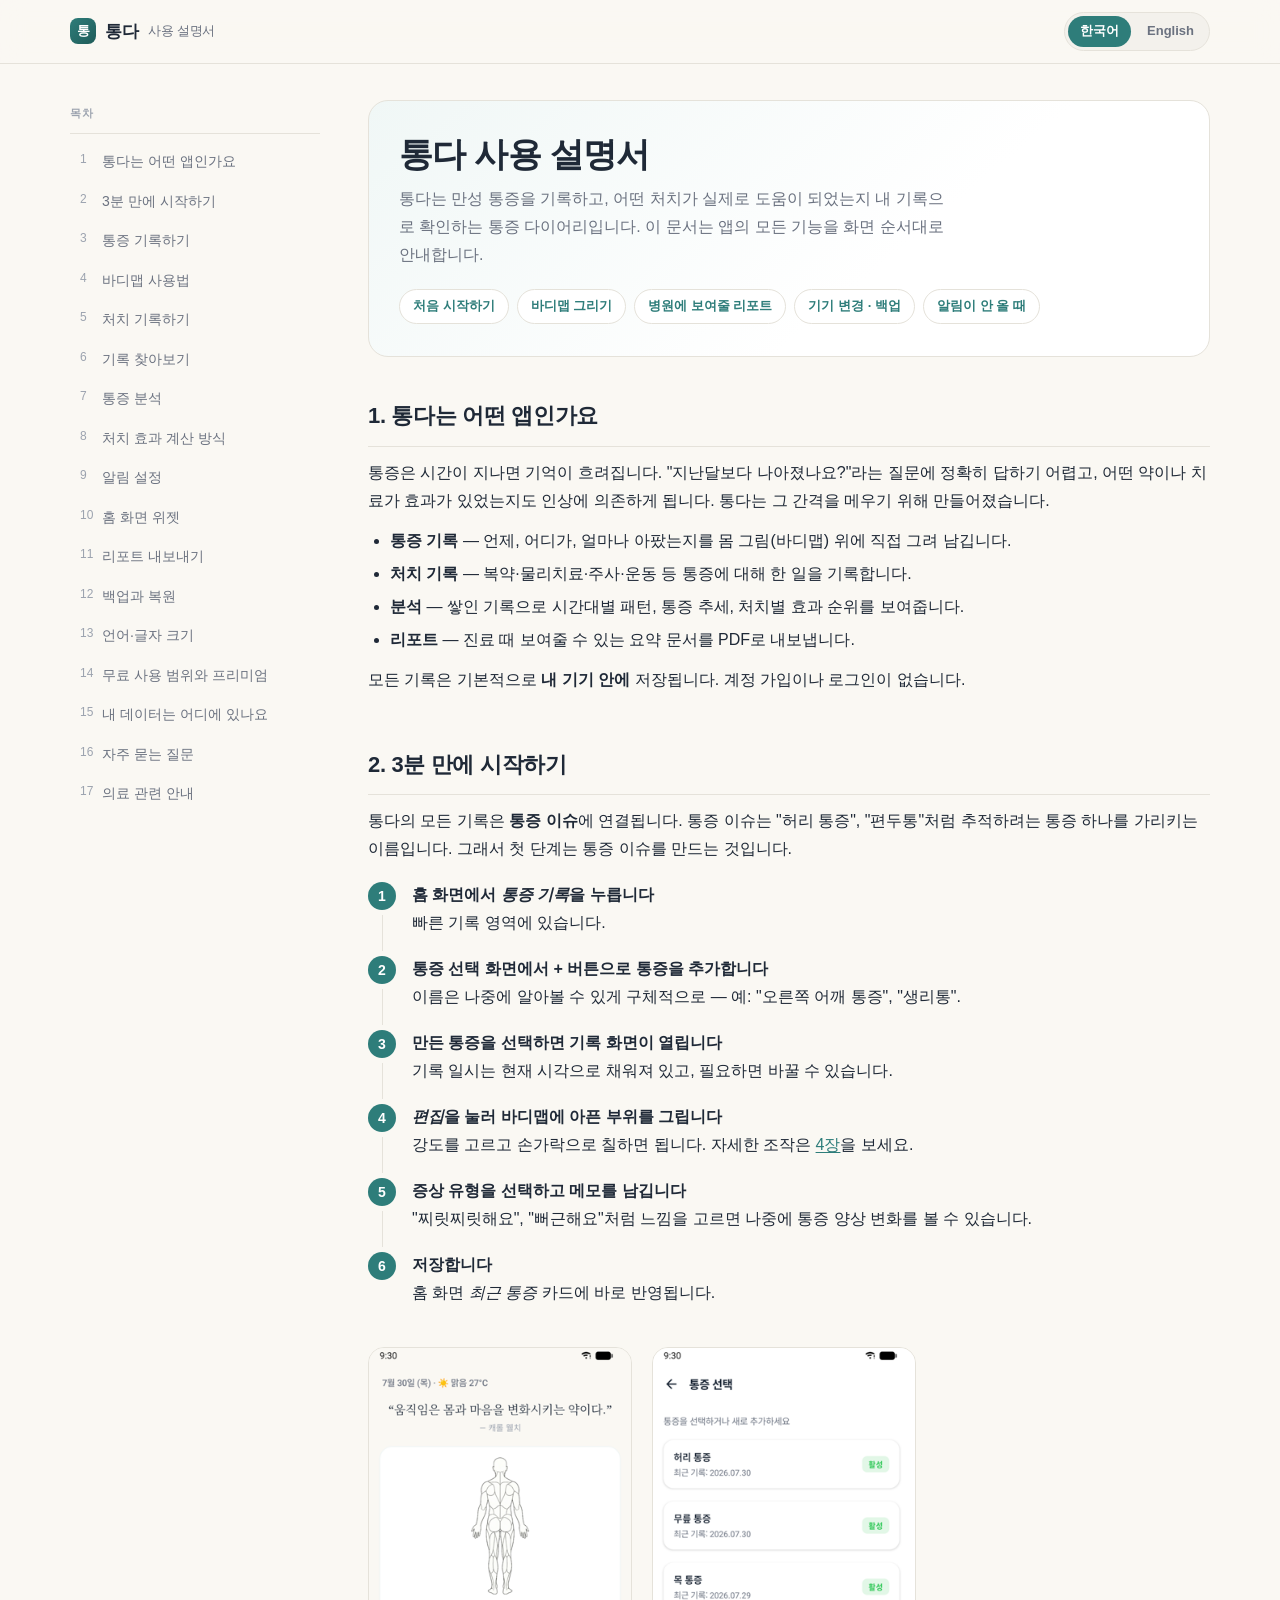
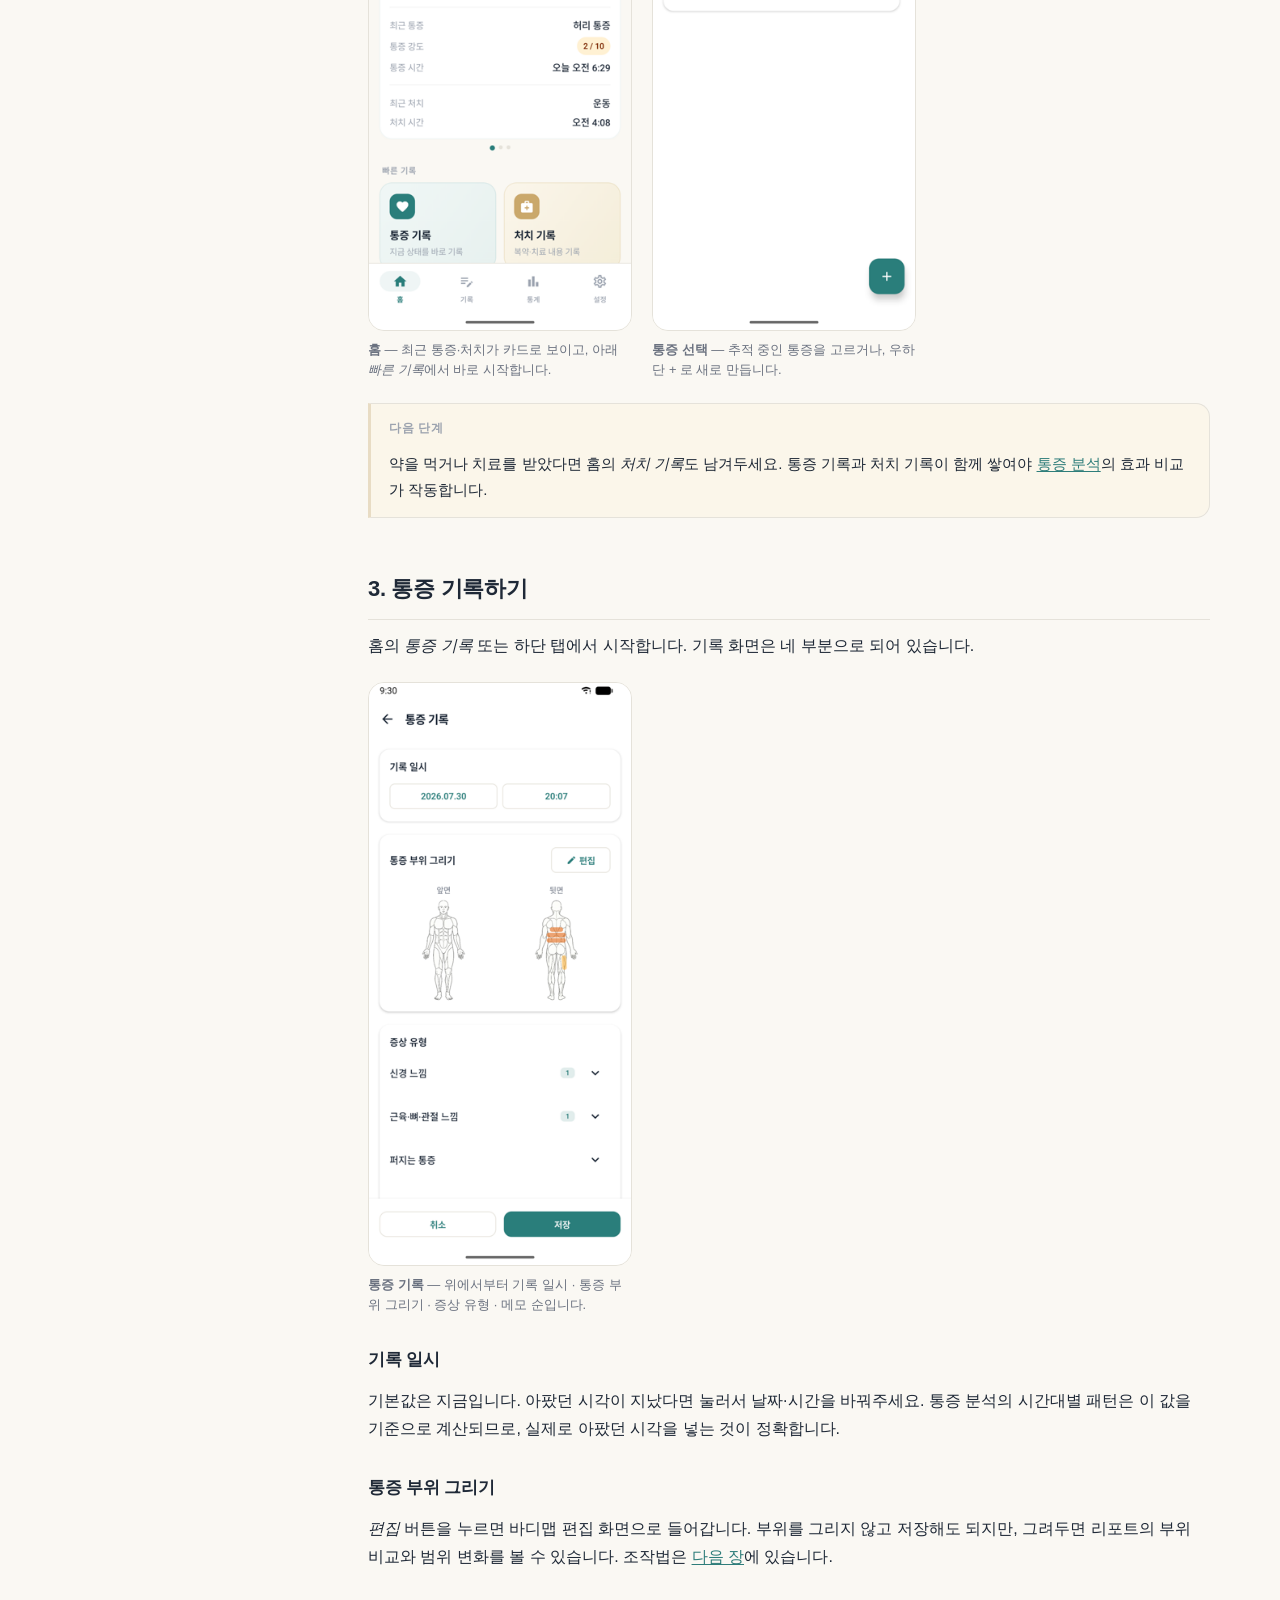
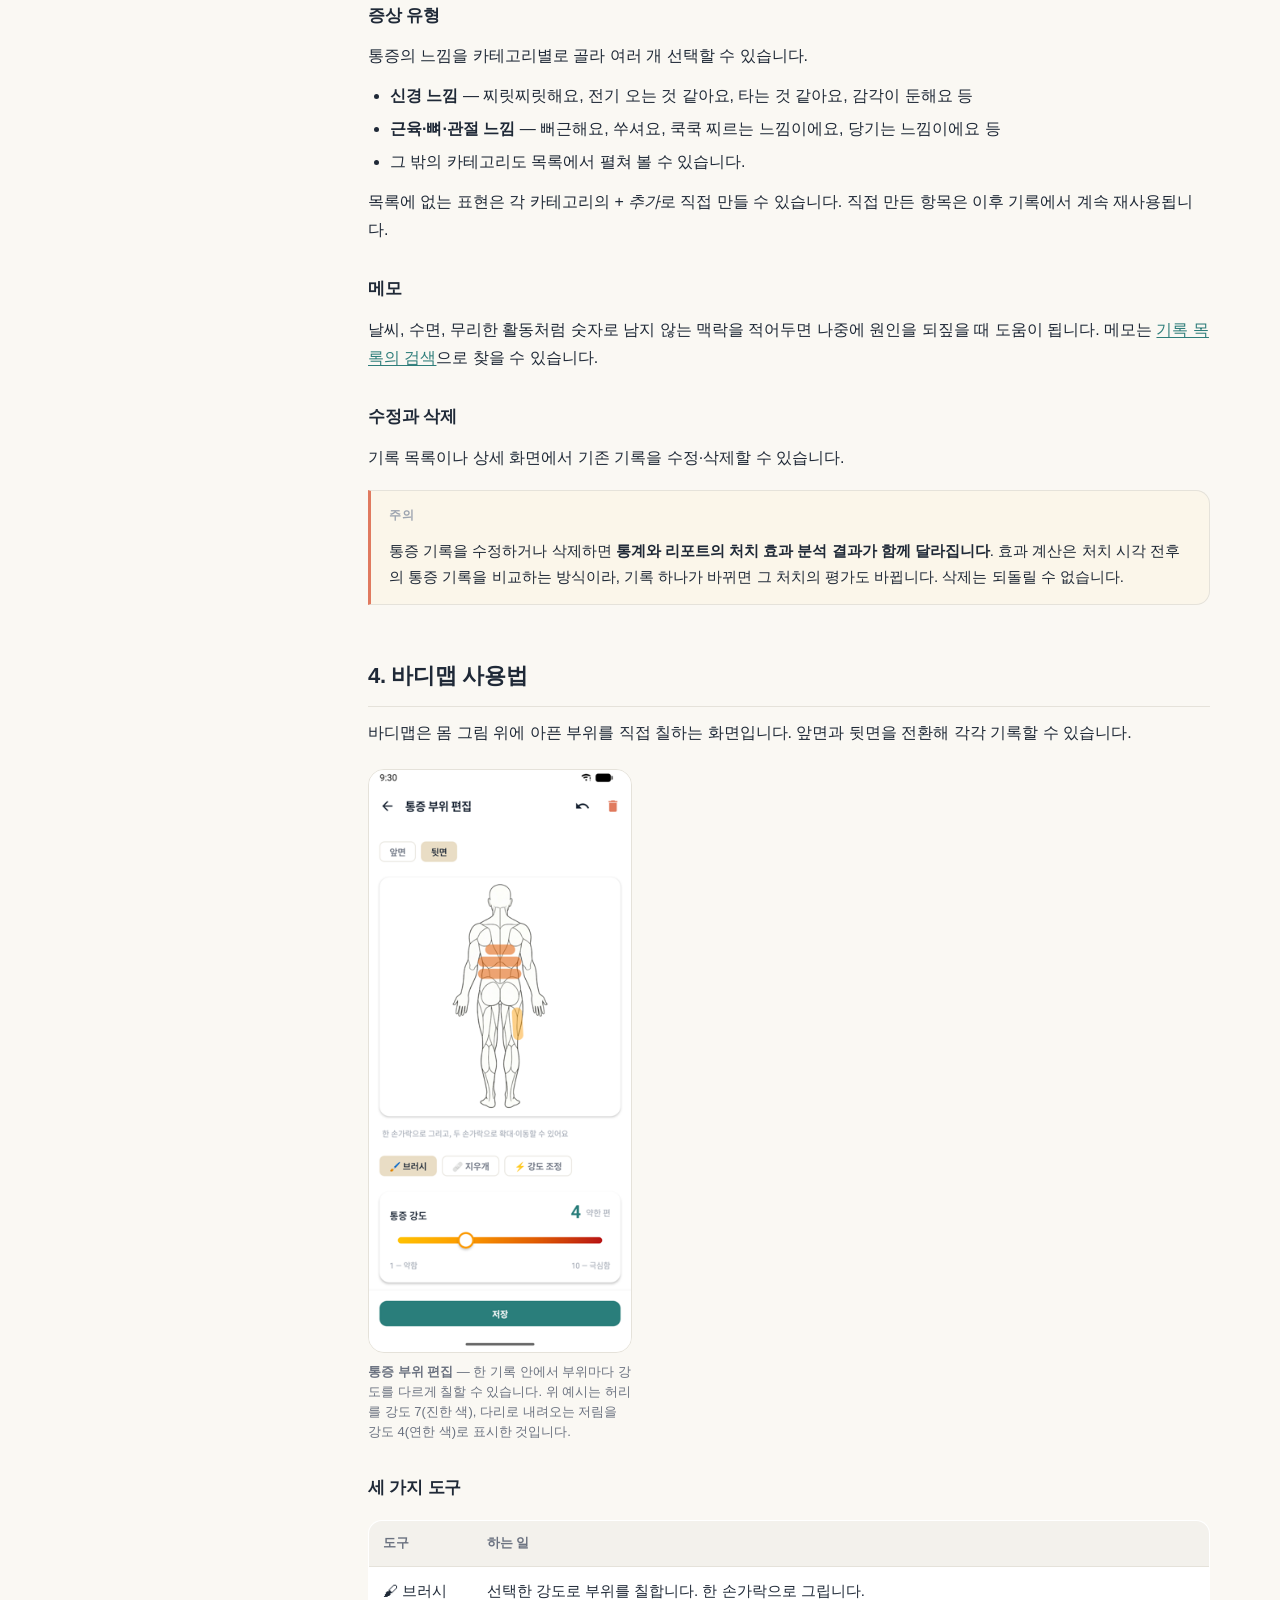
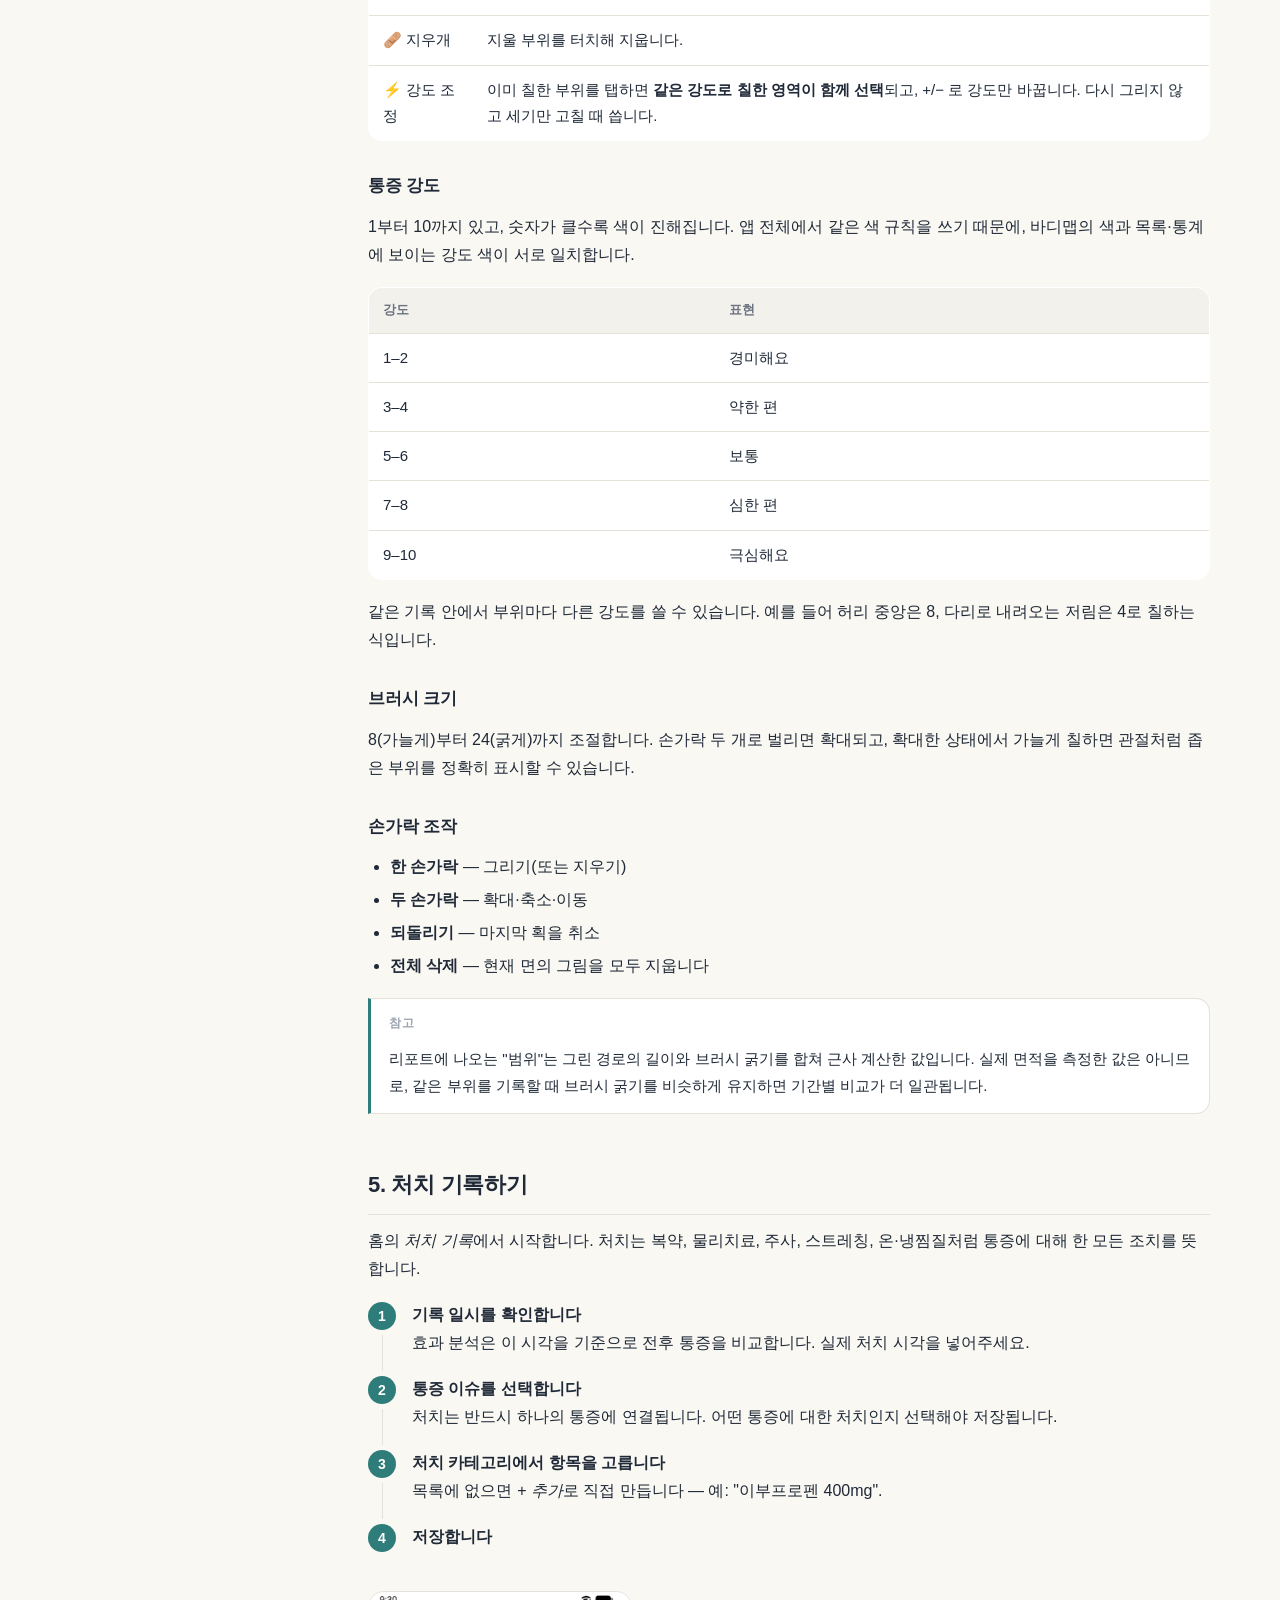
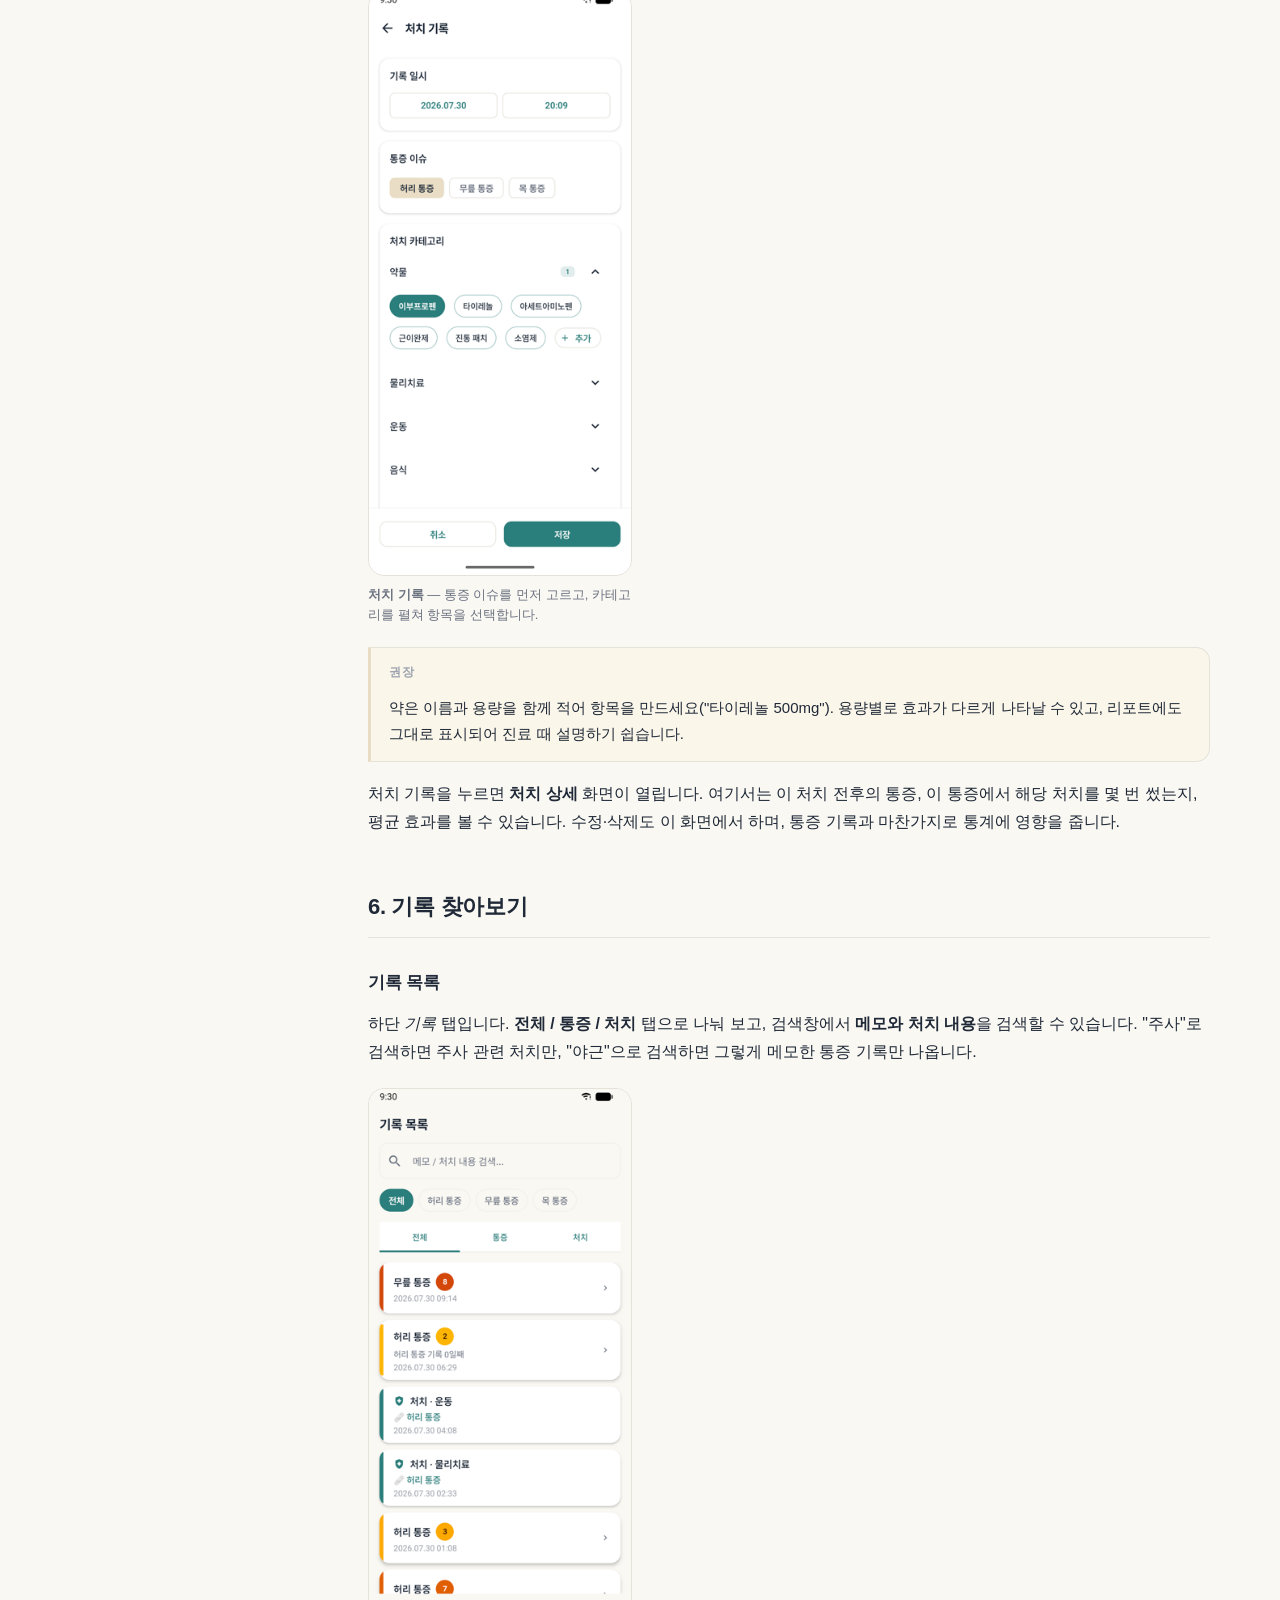
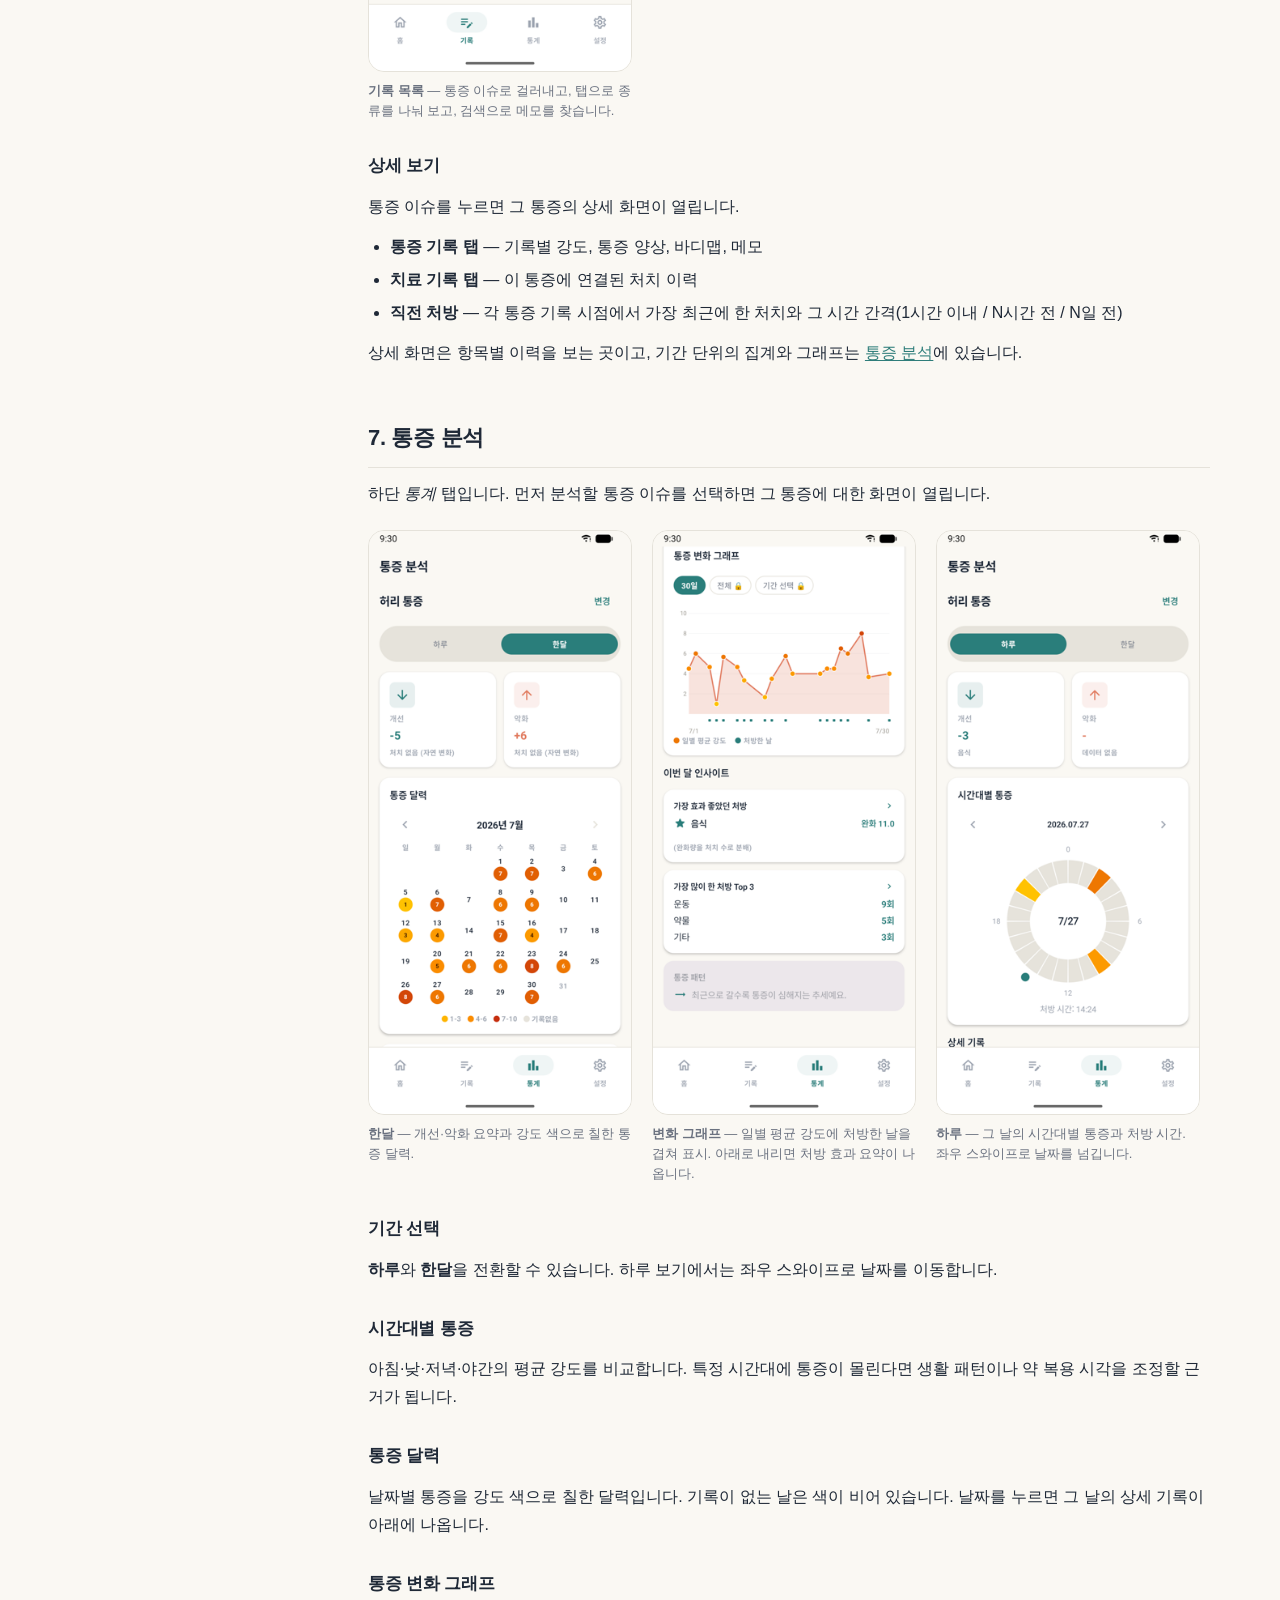
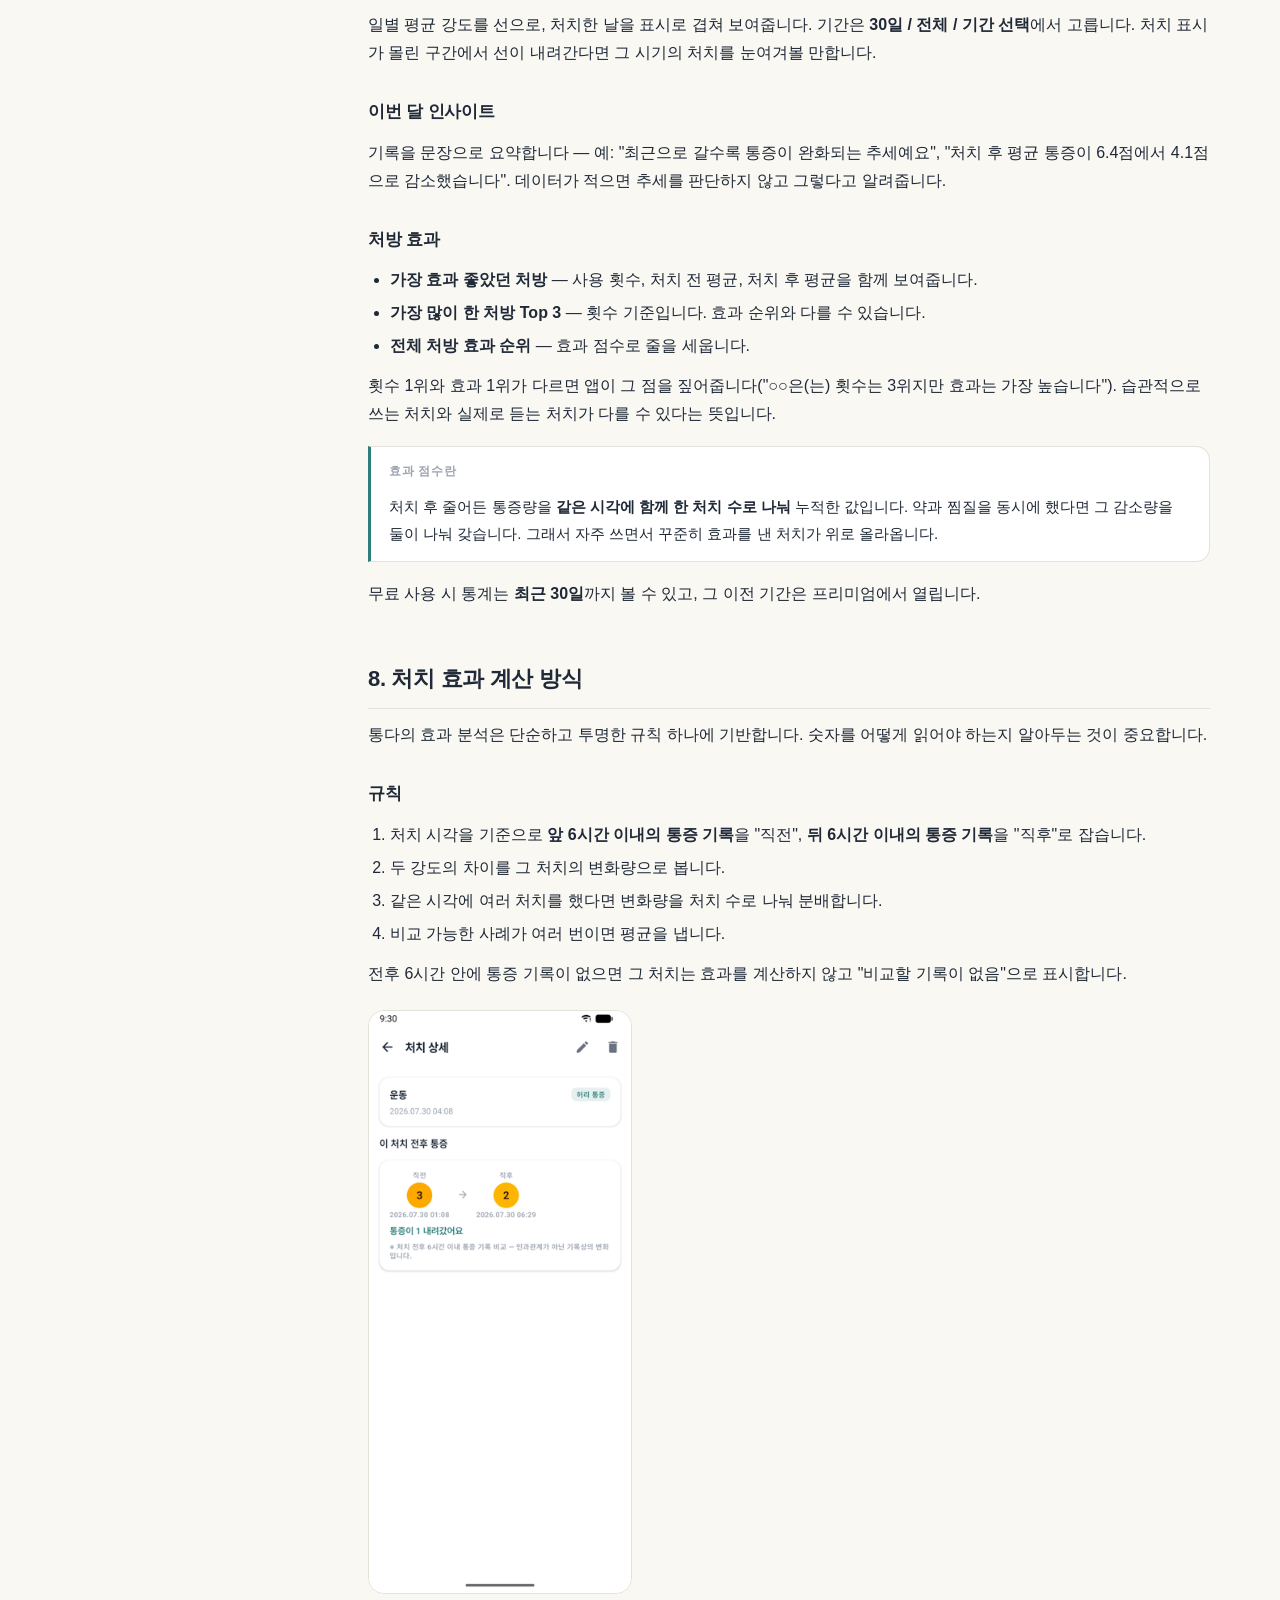
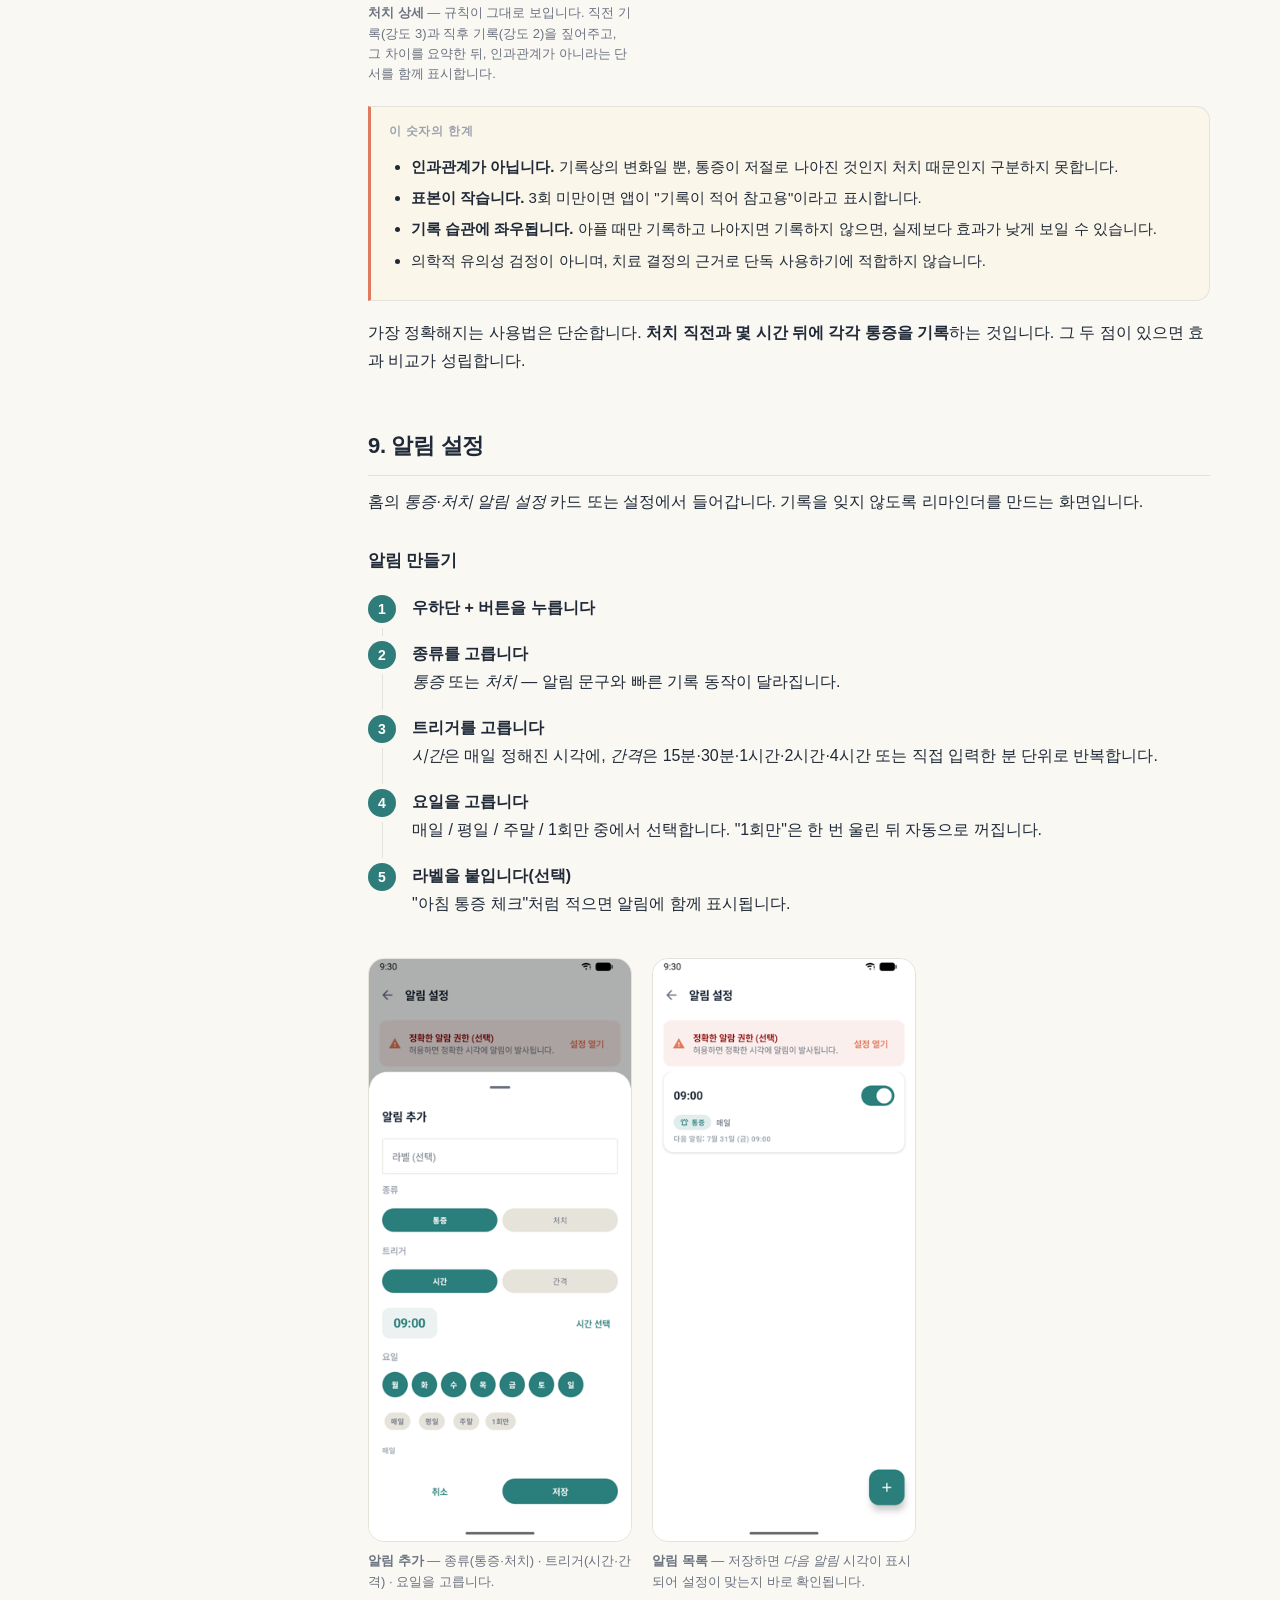
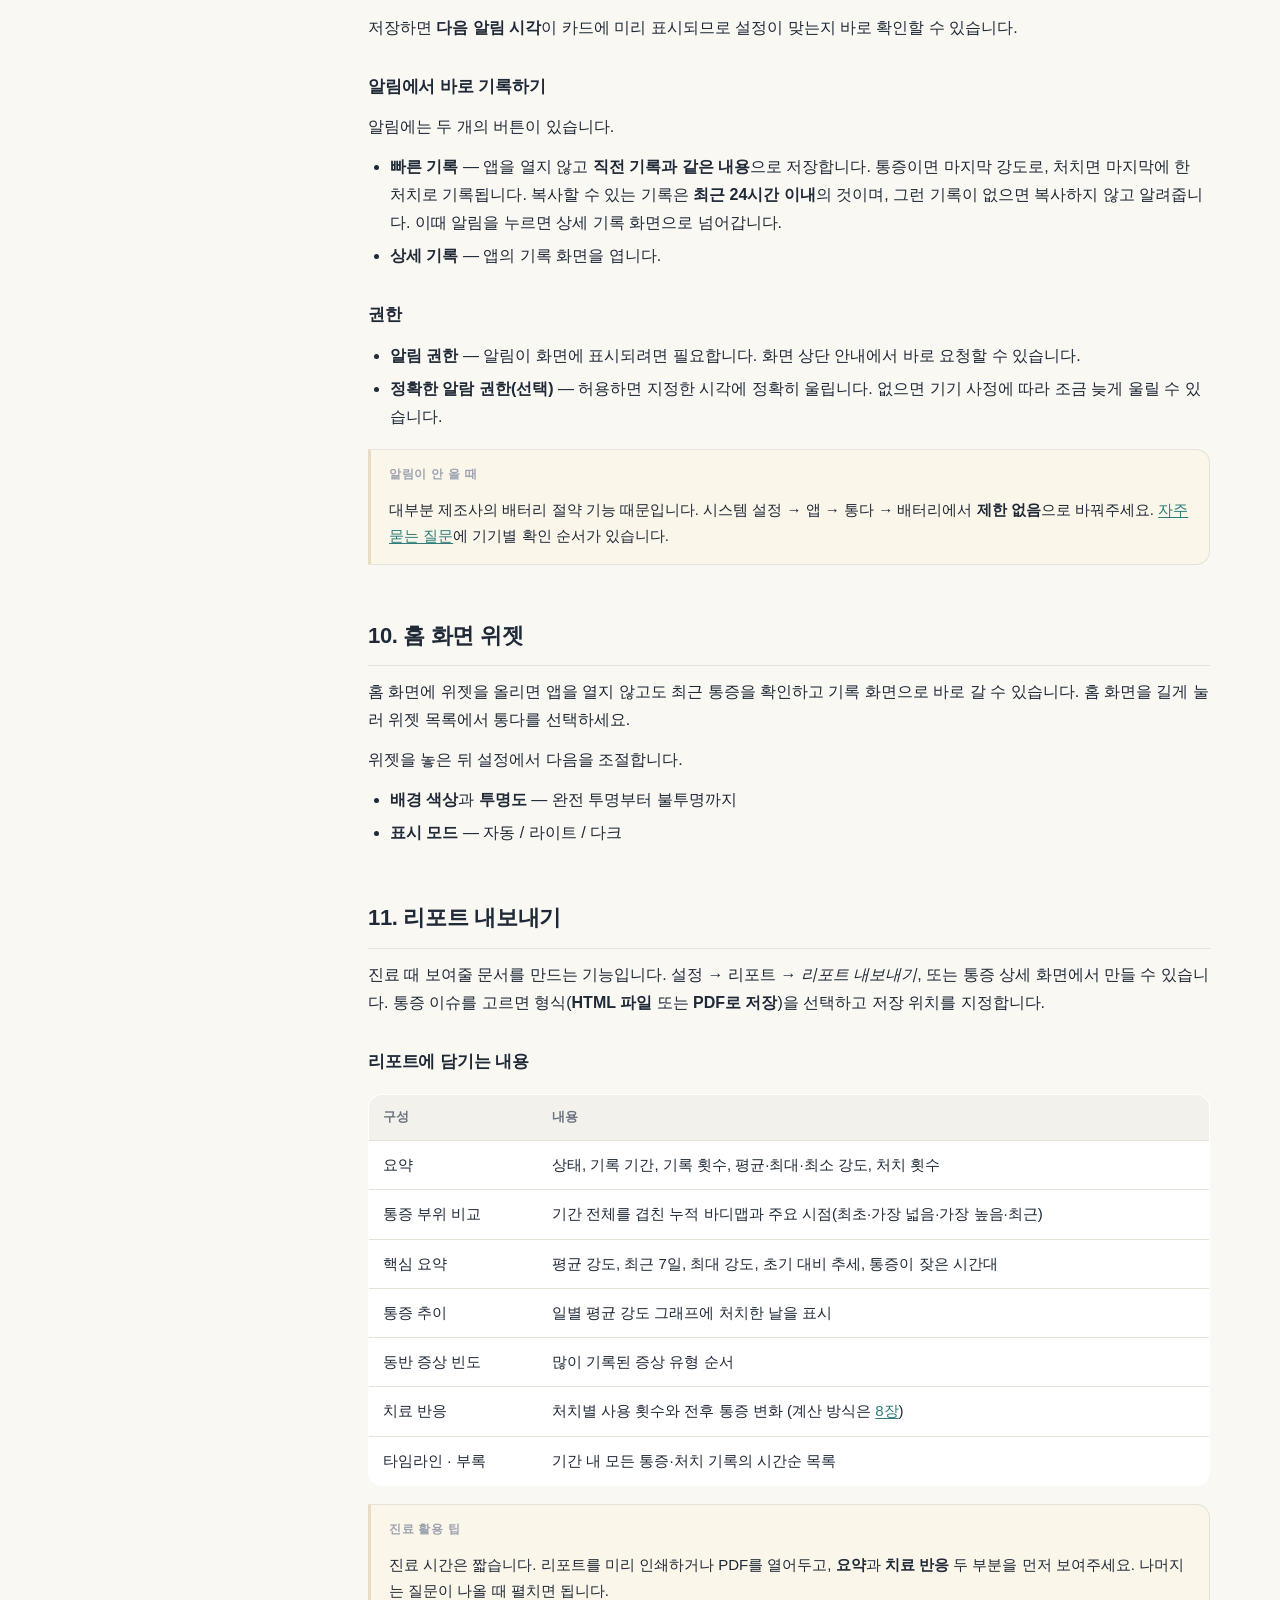
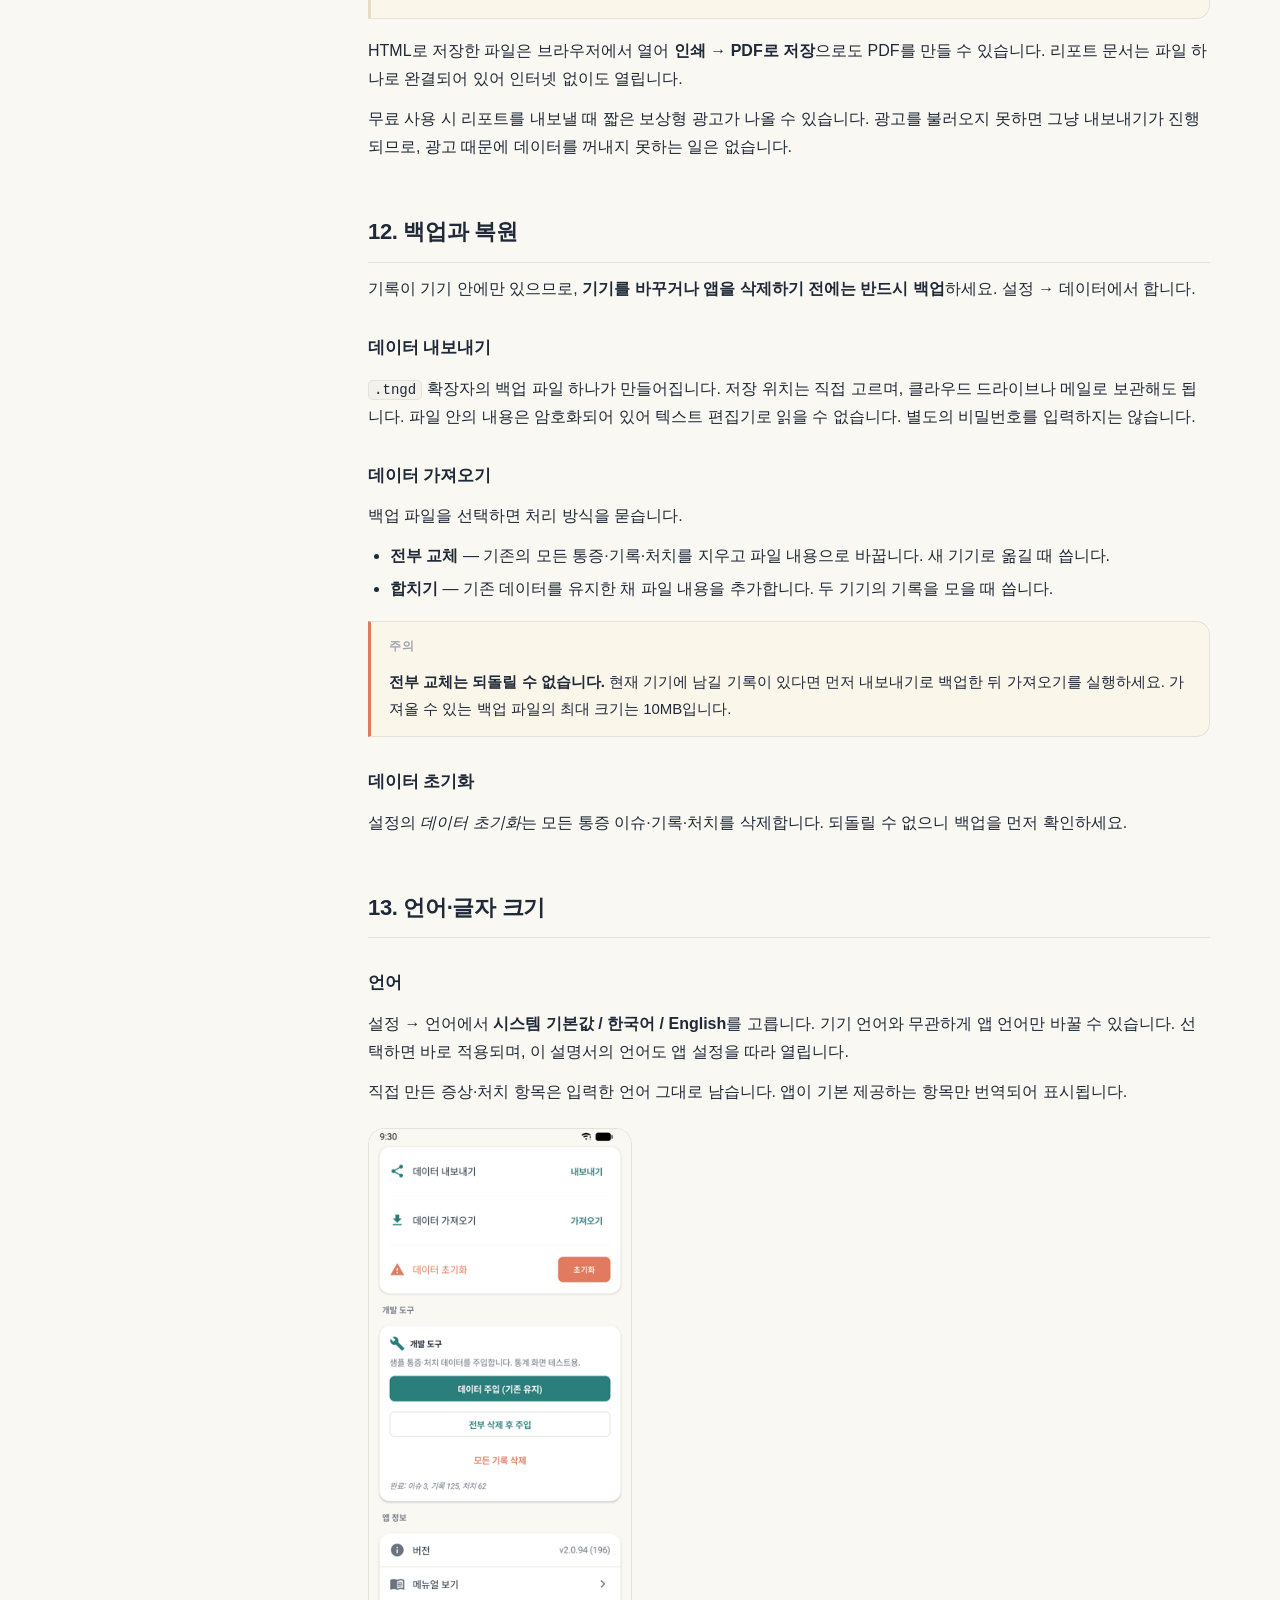
==== ko/index.html @ d356eb27 "docs: 한/영 스크린샷 13장씩 추가 에뮬레이터(Pixel 1080x2400, vc196)에서 각 언어로 샘플 데이터를 새로 주입해 촬영. 바디맵은 허리 7 · 다리 4 로 칠" ====
<!DOCTYPE html>
<html lang="ko">
<head>
<meta charset="utf-8">
<meta name="viewport" content="width=device-width, initial-scale=1">
<title>통다 사용 설명서</title>
<meta name="description" content="통다 — 만성 통증 다이어리 앱 사용 설명서. 통증 기록, 바디맵, 처치 효과 분석, 리포트 내보내기, 백업 방법을 안내합니다.">
<meta name="color-scheme" content="light dark">
<link rel="stylesheet" href="../assets/manual.css">
</head>
<body>

<div class="topbar">
  <div class="topbar-inner">
    <a class="brand" href="./"><span class="brand-mark">통</span>통다 <small>사용 설명서</small></a>
    <div class="langswitch">
      <a href="../ko/" aria-current="true">한국어</a>
      <a href="../en/">English</a>
    </div>
  </div>
</div>

<div class="wrap">

<nav class="toc" aria-label="목차">
  <h2>목차</h2>
  <ol>
    <li><a href="#intro">통다는 어떤 앱인가요</a></li>
    <li><a href="#quickstart">3분 만에 시작하기</a></li>
    <li><a href="#pain">통증 기록하기</a></li>
    <li><a href="#bodymap">바디맵 사용법</a></li>
    <li><a href="#treatment">처치 기록하기</a></li>
    <li><a href="#browse">기록 찾아보기</a></li>
    <li><a href="#stats">통증 분석</a></li>
    <li><a href="#effect">처치 효과 계산 방식</a></li>
    <li><a href="#notif">알림 설정</a></li>
    <li><a href="#widget">홈 화면 위젯</a></li>
    <li><a href="#report">리포트 내보내기</a></li>
    <li><a href="#backup">백업과 복원</a></li>
    <li><a href="#settings">언어·글자 크기</a></li>
    <li><a href="#premium">무료 사용 범위와 프리미엄</a></li>
    <li><a href="#privacy">내 데이터는 어디에 있나요</a></li>
    <li><a href="#faq">자주 묻는 질문</a></li>
    <li><a href="#disclaimer">의료 관련 안내</a></li>
  </ol>
</nav>

<main>

<div class="hero">
  <h1>통다 사용 설명서</h1>
  <p>통다는 만성 통증을 기록하고, 어떤 처치가 실제로 도움이 되었는지 내 기록으로 확인하는 통증 다이어리입니다. 이 문서는 앱의 모든 기능을 화면 순서대로 안내합니다.</p>
  <div class="chips">
    <a class="chip" href="#quickstart">처음 시작하기</a>
    <a class="chip" href="#bodymap">바디맵 그리기</a>
    <a class="chip" href="#report">병원에 보여줄 리포트</a>
    <a class="chip" href="#backup">기기 변경 · 백업</a>
    <a class="chip" href="#faq">알림이 안 올 때</a>
  </div>
</div>

<section id="intro">
  <h2>1. 통다는 어떤 앱인가요</h2>
  <p>통증은 시간이 지나면 기억이 흐려집니다. "지난달보다 나아졌나요?"라는 질문에 정확히 답하기 어렵고, 어떤 약이나 치료가 효과가 있었는지도 인상에 의존하게 됩니다. 통다는 그 간격을 메우기 위해 만들어졌습니다.</p>
  <ul>
    <li><strong>통증 기록</strong> — 언제, 어디가, 얼마나 아팠는지를 몸 그림(바디맵) 위에 직접 그려 남깁니다.</li>
    <li><strong>처치 기록</strong> — 복약·물리치료·주사·운동 등 통증에 대해 한 일을 기록합니다.</li>
    <li><strong>분석</strong> — 쌓인 기록으로 시간대별 패턴, 통증 추세, 처치별 효과 순위를 보여줍니다.</li>
    <li><strong>리포트</strong> — 진료 때 보여줄 수 있는 요약 문서를 PDF로 내보냅니다.</li>
  </ul>
  <p>모든 기록은 기본적으로 <strong>내 기기 안에</strong> 저장됩니다. 계정 가입이나 로그인이 없습니다.</p>
</section>

<section id="quickstart">
  <h2>2. 3분 만에 시작하기</h2>
  <p>통다의 모든 기록은 <strong>통증 이슈</strong>에 연결됩니다. 통증 이슈는 "허리 통증", "편두통"처럼 추적하려는 통증 하나를 가리키는 이름입니다. 그래서 첫 단계는 통증 이슈를 만드는 것입니다.</p>
  <ol class="steps">
    <li><b>홈 화면에서 <em>통증 기록</em>을 누릅니다</b>빠른 기록 영역에 있습니다.</li>
    <li><b>통증 선택 화면에서 <em>+</em> 버튼으로 통증을 추가합니다</b>이름은 나중에 알아볼 수 있게 구체적으로 — 예: "오른쪽 어깨 통증", "생리통".</li>
    <li><b>만든 통증을 선택하면 기록 화면이 열립니다</b>기록 일시는 현재 시각으로 채워져 있고, 필요하면 바꿀 수 있습니다.</li>
    <li><b><em>편집</em>을 눌러 바디맵에 아픈 부위를 그립니다</b>강도를 고르고 손가락으로 칠하면 됩니다. 자세한 조작은 <a href="#bodymap">4장</a>을 보세요.</li>
    <li><b>증상 유형을 선택하고 메모를 남깁니다</b>"찌릿찌릿해요", "뻐근해요"처럼 느낌을 고르면 나중에 통증 양상 변화를 볼 수 있습니다.</li>
    <li><b>저장합니다</b>홈 화면 <em>최근 통증</em> 카드에 바로 반영됩니다.</li>
  </ol>
  <div class="shots">
    <figure class="shot">
      <img src="../assets/img/ko/01_home.png" alt="통다 홈 화면 — 최근 통증 카드와 빠른 기록 타일" loading="lazy">
      <figcaption><b>홈</b> — 최근 통증·처치가 카드로 보이고, 아래 <em>빠른 기록</em>에서 바로 시작합니다.</figcaption>
    </figure>
    <figure class="shot">
      <img src="../assets/img/ko/02_issue_select.png" alt="통증 선택 화면 — 등록된 통증 목록과 새 통증 추가 버튼" loading="lazy">
      <figcaption><b>통증 선택</b> — 추적 중인 통증을 고르거나, 우하단 <em>+</em> 로 새로 만듭니다.</figcaption>
    </figure>
  </div>
  <div class="tip">
    <span class="label">다음 단계</span>
    <p>약을 먹거나 치료를 받았다면 홈의 <em>처치 기록</em>도 남겨두세요. 통증 기록과 처치 기록이 함께 쌓여야 <a href="#stats">통증 분석</a>의 효과 비교가 작동합니다.</p>
  </div>
</section>

<section id="pain">
  <h2>3. 통증 기록하기</h2>
  <p>홈의 <em>통증 기록</em> 또는 하단 탭에서 시작합니다. 기록 화면은 네 부분으로 되어 있습니다.</p>

  <figure class="shot">
    <img src="../assets/img/ko/03_record.png" alt="통증 기록 화면 — 기록 일시, 바디맵, 증상 유형, 저장 버튼" loading="lazy">
    <figcaption><b>통증 기록</b> — 위에서부터 기록 일시 · 통증 부위 그리기 · 증상 유형 · 메모 순입니다.</figcaption>
  </figure>

  <h3>기록 일시</h3>
  <p>기본값은 지금입니다. 아팠던 시각이 지났다면 눌러서 날짜·시간을 바꿔주세요. 통증 분석의 시간대별 패턴은 이 값을 기준으로 계산되므로, 실제로 아팠던 시각을 넣는 것이 정확합니다.</p>

  <h3>통증 부위 그리기</h3>
  <p><em>편집</em> 버튼을 누르면 바디맵 편집 화면으로 들어갑니다. 부위를 그리지 않고 저장해도 되지만, 그려두면 리포트의 부위 비교와 범위 변화를 볼 수 있습니다. 조작법은 <a href="#bodymap">다음 장</a>에 있습니다.</p>

  <h3>증상 유형</h3>
  <p>통증의 느낌을 카테고리별로 골라 여러 개 선택할 수 있습니다.</p>
  <ul>
    <li><strong>신경 느낌</strong> — 찌릿찌릿해요, 전기 오는 것 같아요, 타는 것 같아요, 감각이 둔해요 등</li>
    <li><strong>근육·뼈·관절 느낌</strong> — 뻐근해요, 쑤셔요, 쿡쿡 찌르는 느낌이에요, 당기는 느낌이에요 등</li>
    <li>그 밖의 카테고리도 목록에서 펼쳐 볼 수 있습니다.</li>
  </ul>
  <p>목록에 없는 표현은 각 카테고리의 <em>+ 추가</em>로 직접 만들 수 있습니다. 직접 만든 항목은 이후 기록에서 계속 재사용됩니다.</p>

  <h3>메모</h3>
  <p>날씨, 수면, 무리한 활동처럼 숫자로 남지 않는 맥락을 적어두면 나중에 원인을 되짚을 때 도움이 됩니다. 메모는 <a href="#browse">기록 목록의 검색</a>으로 찾을 수 있습니다.</p>

  <h3>수정과 삭제</h3>
  <p>기록 목록이나 상세 화면에서 기존 기록을 수정·삭제할 수 있습니다.</p>
  <div class="warn">
    <span class="label">주의</span>
    <p>통증 기록을 수정하거나 삭제하면 <strong>통계와 리포트의 처치 효과 분석 결과가 함께 달라집니다</strong>. 효과 계산은 처치 시각 전후의 통증 기록을 비교하는 방식이라, 기록 하나가 바뀌면 그 처치의 평가도 바뀝니다. 삭제는 되돌릴 수 없습니다.</p>
  </div>
</section>

<section id="bodymap">
  <h2>4. 바디맵 사용법</h2>
  <p>바디맵은 몸 그림 위에 아픈 부위를 직접 칠하는 화면입니다. 앞면과 뒷면을 전환해 각각 기록할 수 있습니다.</p>

  <figure class="shot">
    <img src="../assets/img/ko/04_bodymap.png" alt="바디맵 편집 화면 — 허리는 강도 7, 다리로 내려오는 부위는 강도 4로 칠한 상태" loading="lazy">
    <figcaption><b>통증 부위 편집</b> — 한 기록 안에서 부위마다 강도를 다르게 칠할 수 있습니다. 위 예시는 허리를 강도 7(진한 색), 다리로 내려오는 저림을 강도 4(연한 색)로 표시한 것입니다.</figcaption>
  </figure>

  <h3>세 가지 도구</h3>
  <div class="tablewrap">
  <table>
    <thead><tr><th>도구</th><th>하는 일</th></tr></thead>
    <tbody>
      <tr><td>🖌 브러시</td><td>선택한 강도로 부위를 칠합니다. 한 손가락으로 그립니다.</td></tr>
      <tr><td>🩹 지우개</td><td>지울 부위를 터치해 지웁니다.</td></tr>
      <tr><td>⚡ 강도 조정</td><td>이미 칠한 부위를 탭하면 <strong>같은 강도로 칠한 영역이 함께 선택</strong>되고, +/− 로 강도만 바꿉니다. 다시 그리지 않고 세기만 고칠 때 씁니다.</td></tr>
    </tbody>
  </table>
  </div>

  <h3>통증 강도</h3>
  <p>1부터 10까지 있고, 숫자가 클수록 색이 진해집니다. 앱 전체에서 같은 색 규칙을 쓰기 때문에, 바디맵의 색과 목록·통계에 보이는 강도 색이 서로 일치합니다.</p>
  <div class="tablewrap">
  <table>
    <thead><tr><th>강도</th><th>표현</th></tr></thead>
    <tbody>
      <tr><td>1–2</td><td>경미해요</td></tr>
      <tr><td>3–4</td><td>약한 편</td></tr>
      <tr><td>5–6</td><td>보통</td></tr>
      <tr><td>7–8</td><td>심한 편</td></tr>
      <tr><td>9–10</td><td>극심해요</td></tr>
    </tbody>
  </table>
  </div>
  <p>같은 기록 안에서 부위마다 다른 강도를 쓸 수 있습니다. 예를 들어 허리 중앙은 8, 다리로 내려오는 저림은 4로 칠하는 식입니다.</p>

  <h3>브러시 크기</h3>
  <p>8(가늘게)부터 24(굵게)까지 조절합니다. 손가락 두 개로 벌리면 확대되고, 확대한 상태에서 가늘게 칠하면 관절처럼 좁은 부위를 정확히 표시할 수 있습니다.</p>

  <h3>손가락 조작</h3>
  <ul>
    <li><strong>한 손가락</strong> — 그리기(또는 지우기)</li>
    <li><strong>두 손가락</strong> — 확대·축소·이동</li>
    <li><strong>되돌리기</strong> — 마지막 획을 취소</li>
    <li><strong>전체 삭제</strong> — 현재 면의 그림을 모두 지웁니다</li>
  </ul>
  <div class="note">
    <span class="label">참고</span>
    <p>리포트에 나오는 "범위"는 그린 경로의 길이와 브러시 굵기를 합쳐 근사 계산한 값입니다. 실제 면적을 측정한 값은 아니므로, 같은 부위를 기록할 때 브러시 굵기를 비슷하게 유지하면 기간별 비교가 더 일관됩니다.</p>
  </div>
</section>

<section id="treatment">
  <h2>5. 처치 기록하기</h2>
  <p>홈의 <em>처치 기록</em>에서 시작합니다. 처치는 복약, 물리치료, 주사, 스트레칭, 온·냉찜질처럼 통증에 대해 한 모든 조치를 뜻합니다.</p>
  <ol class="steps">
    <li><b>기록 일시를 확인합니다</b>효과 분석은 이 시각을 기준으로 전후 통증을 비교합니다. 실제 처치 시각을 넣어주세요.</li>
    <li><b>통증 이슈를 선택합니다</b>처치는 반드시 하나의 통증에 연결됩니다. 어떤 통증에 대한 처치인지 선택해야 저장됩니다.</li>
    <li><b>처치 카테고리에서 항목을 고릅니다</b>목록에 없으면 <em>+ 추가</em>로 직접 만듭니다 — 예: "이부프로펜 400mg".</li>
    <li><b>저장합니다</b></li>
  </ol>
  <figure class="shot">
    <img src="../assets/img/ko/05_treatment.png" alt="처치 기록 화면 — 통증 이슈 선택과 약물 카테고리에서 이부프로펜 선택" loading="lazy">
    <figcaption><b>처치 기록</b> — 통증 이슈를 먼저 고르고, 카테고리를 펼쳐 항목을 선택합니다.</figcaption>
  </figure>
  <div class="tip">
    <span class="label">권장</span>
    <p>약은 이름과 용량을 함께 적어 항목을 만드세요("타이레놀 500mg"). 용량별로 효과가 다르게 나타날 수 있고, 리포트에도 그대로 표시되어 진료 때 설명하기 쉽습니다.</p>
  </div>
  <p>처치 기록을 누르면 <strong>처치 상세</strong> 화면이 열립니다. 여기서는 이 처치 전후의 통증, 이 통증에서 해당 처치를 몇 번 썼는지, 평균 효과를 볼 수 있습니다. 수정·삭제도 이 화면에서 하며, 통증 기록과 마찬가지로 통계에 영향을 줍니다.</p>
</section>

<section id="browse">
  <h2>6. 기록 찾아보기</h2>
  <h3>기록 목록</h3>
  <p>하단 <em>기록</em> 탭입니다. <strong>전체 / 통증 / 처치</strong> 탭으로 나눠 보고, 검색창에서 <strong>메모와 처치 내용</strong>을 검색할 수 있습니다. "주사"로 검색하면 주사 관련 처치만, "야근"으로 검색하면 그렇게 메모한 통증 기록만 나옵니다.</p>

  <figure class="shot">
    <img src="../assets/img/ko/06_list.png" alt="기록 목록 화면 — 전체·통증·처치 탭과 검색창, 시간순 기록 목록" loading="lazy">
    <figcaption><b>기록 목록</b> — 통증 이슈로 걸러내고, 탭으로 종류를 나눠 보고, 검색으로 메모를 찾습니다.</figcaption>
  </figure>

  <h3>상세 보기</h3>
  <p>통증 이슈를 누르면 그 통증의 상세 화면이 열립니다.</p>
  <ul>
    <li><strong>통증 기록 탭</strong> — 기록별 강도, 통증 양상, 바디맵, 메모</li>
    <li><strong>치료 기록 탭</strong> — 이 통증에 연결된 처치 이력</li>
    <li><strong>직전 처방</strong> — 각 통증 기록 시점에서 가장 최근에 한 처치와 그 시간 간격(1시간 이내 / N시간 전 / N일 전)</li>
  </ul>
  <p>상세 화면은 항목별 이력을 보는 곳이고, 기간 단위의 집계와 그래프는 <a href="#stats">통증 분석</a>에 있습니다.</p>
</section>

<section id="stats">
  <h2>7. 통증 분석</h2>
  <p>하단 <em>통계</em> 탭입니다. 먼저 분석할 통증 이슈를 선택하면 그 통증에 대한 화면이 열립니다.</p>

  <div class="shots">
    <figure class="shot">
      <img src="../assets/img/ko/07_stats_month.png" alt="통증 분석 한달 보기 — 개선·악화 카드와 통증 달력" loading="lazy">
      <figcaption><b>한달</b> — 개선·악화 요약과 강도 색으로 칠한 통증 달력.</figcaption>
    </figure>
    <figure class="shot">
      <img src="../assets/img/ko/08_stats_trend.png" alt="통증 변화 그래프와 처방 효과 요약" loading="lazy">
      <figcaption><b>변화 그래프</b> — 일별 평균 강도에 처방한 날을 겹쳐 표시. 아래로 내리면 처방 효과 요약이 나옵니다.</figcaption>
    </figure>
    <figure class="shot">
      <img src="../assets/img/ko/09_stats_day.png" alt="통증 분석 하루 보기 — 시간대별 통증과 상세 기록" loading="lazy">
      <figcaption><b>하루</b> — 그 날의 시간대별 통증과 처방 시간. 좌우 스와이프로 날짜를 넘깁니다.</figcaption>
    </figure>
  </div>

  <h3>기간 선택</h3>
  <p><strong>하루</strong>와 <strong>한달</strong>을 전환할 수 있습니다. 하루 보기에서는 좌우 스와이프로 날짜를 이동합니다.</p>

  <h3>시간대별 통증</h3>
  <p>아침·낮·저녁·야간의 평균 강도를 비교합니다. 특정 시간대에 통증이 몰린다면 생활 패턴이나 약 복용 시각을 조정할 근거가 됩니다.</p>

  <h3>통증 달력</h3>
  <p>날짜별 통증을 강도 색으로 칠한 달력입니다. 기록이 없는 날은 색이 비어 있습니다. 날짜를 누르면 그 날의 상세 기록이 아래에 나옵니다.</p>

  <h3>통증 변화 그래프</h3>
  <p>일별 평균 강도를 선으로, 처치한 날을 표시로 겹쳐 보여줍니다. 기간은 <strong>30일 / 전체 / 기간 선택</strong>에서 고릅니다. 처치 표시가 몰린 구간에서 선이 내려간다면 그 시기의 처치를 눈여겨볼 만합니다.</p>

  <h3>이번 달 인사이트</h3>
  <p>기록을 문장으로 요약합니다 — 예: "최근으로 갈수록 통증이 완화되는 추세예요", "처치 후 평균 통증이 6.4점에서 4.1점으로 감소했습니다". 데이터가 적으면 추세를 판단하지 않고 그렇다고 알려줍니다.</p>

  <h3>처방 효과</h3>
  <ul>
    <li><strong>가장 효과 좋았던 처방</strong> — 사용 횟수, 처치 전 평균, 처치 후 평균을 함께 보여줍니다.</li>
    <li><strong>가장 많이 한 처방 Top 3</strong> — 횟수 기준입니다. 효과 순위와 다를 수 있습니다.</li>
    <li><strong>전체 처방 효과 순위</strong> — 효과 점수로 줄을 세웁니다.</li>
  </ul>
  <p>횟수 1위와 효과 1위가 다르면 앱이 그 점을 짚어줍니다("○○은(는) 횟수는 3위지만 효과는 가장 높습니다"). 습관적으로 쓰는 처치와 실제로 듣는 처치가 다를 수 있다는 뜻입니다.</p>
  <div class="note">
    <span class="label">효과 점수란</span>
    <p>처치 후 줄어든 통증량을 <strong>같은 시각에 함께 한 처치 수로 나눠</strong> 누적한 값입니다. 약과 찜질을 동시에 했다면 그 감소량을 둘이 나눠 갖습니다. 그래서 자주 쓰면서 꾸준히 효과를 낸 처치가 위로 올라옵니다.</p>
  </div>
  <p>무료 사용 시 통계는 <strong>최근 30일</strong>까지 볼 수 있고, 그 이전 기간은 프리미엄에서 열립니다.</p>
</section>

<section id="effect">
  <h2>8. 처치 효과 계산 방식</h2>
  <p>통다의 효과 분석은 단순하고 투명한 규칙 하나에 기반합니다. 숫자를 어떻게 읽어야 하는지 알아두는 것이 중요합니다.</p>
  <h3>규칙</h3>
  <ol>
    <li>처치 시각을 기준으로 <strong>앞 6시간 이내의 통증 기록</strong>을 "직전", <strong>뒤 6시간 이내의 통증 기록</strong>을 "직후"로 잡습니다.</li>
    <li>두 강도의 차이를 그 처치의 변화량으로 봅니다.</li>
    <li>같은 시각에 여러 처치를 했다면 변화량을 처치 수로 나눠 분배합니다.</li>
    <li>비교 가능한 사례가 여러 번이면 평균을 냅니다.</li>
  </ol>
  <p>전후 6시간 안에 통증 기록이 없으면 그 처치는 효과를 계산하지 않고 "비교할 기록이 없음"으로 표시합니다.</p>

  <figure class="shot">
    <img src="../assets/img/ko/10_treatment_detail.png" alt="처치 상세 화면 — 직전 강도 3, 직후 강도 2, 통증이 1 내려갔다는 요약" loading="lazy">
    <figcaption><b>처치 상세</b> — 규칙이 그대로 보입니다. 직전 기록(강도 3)과 직후 기록(강도 2)을 짚어주고, 그 차이를 요약한 뒤, 인과관계가 아니라는 단서를 함께 표시합니다.</figcaption>
  </figure>
  <div class="warn">
    <span class="label">이 숫자의 한계</span>
    <ul>
      <li><strong>인과관계가 아닙니다.</strong> 기록상의 변화일 뿐, 통증이 저절로 나아진 것인지 처치 때문인지 구분하지 못합니다.</li>
      <li><strong>표본이 작습니다.</strong> 3회 미만이면 앱이 "기록이 적어 참고용"이라고 표시합니다.</li>
      <li><strong>기록 습관에 좌우됩니다.</strong> 아플 때만 기록하고 나아지면 기록하지 않으면, 실제보다 효과가 낮게 보일 수 있습니다.</li>
      <li>의학적 유의성 검정이 아니며, 치료 결정의 근거로 단독 사용하기에 적합하지 않습니다.</li>
    </ul>
  </div>
  <p>가장 정확해지는 사용법은 단순합니다. <strong>처치 직전과 몇 시간 뒤에 각각 통증을 기록</strong>하는 것입니다. 그 두 점이 있으면 효과 비교가 성립합니다.</p>
</section>

<section id="notif">
  <h2>9. 알림 설정</h2>
  <p>홈의 <em>통증·처치 알림 설정</em> 카드 또는 설정에서 들어갑니다. 기록을 잊지 않도록 리마인더를 만드는 화면입니다.</p>

  <h3>알림 만들기</h3>
  <ol class="steps">
    <li><b>우하단 + 버튼을 누릅니다</b></li>
    <li><b>종류를 고릅니다</b><em>통증</em> 또는 <em>처치</em> — 알림 문구와 빠른 기록 동작이 달라집니다.</li>
    <li><b>트리거를 고릅니다</b><em>시간</em>은 매일 정해진 시각에, <em>간격</em>은 15분·30분·1시간·2시간·4시간 또는 직접 입력한 분 단위로 반복합니다.</li>
    <li><b>요일을 고릅니다</b>매일 / 평일 / 주말 / 1회만 중에서 선택합니다. "1회만"은 한 번 울린 뒤 자동으로 꺼집니다.</li>
    <li><b>라벨을 붙입니다(선택)</b>"아침 통증 체크"처럼 적으면 알림에 함께 표시됩니다.</li>
  </ol>
  <div class="shots">
    <figure class="shot">
      <img src="../assets/img/ko/12_notif_editor.png" alt="알림 추가 시트 — 종류, 트리거, 요일 선택" loading="lazy">
      <figcaption><b>알림 추가</b> — 종류(통증·처치) · 트리거(시간·간격) · 요일을 고릅니다.</figcaption>
    </figure>
    <figure class="shot">
      <img src="../assets/img/ko/13_notif_list.png" alt="알림 목록 — 09:00 통증 매일, 다음 알림 시각 표시" loading="lazy">
      <figcaption><b>알림 목록</b> — 저장하면 <em>다음 알림</em> 시각이 표시되어 설정이 맞는지 바로 확인됩니다.</figcaption>
    </figure>
  </div>
  <p>저장하면 <strong>다음 알림 시각</strong>이 카드에 미리 표시되므로 설정이 맞는지 바로 확인할 수 있습니다.</p>

  <h3>알림에서 바로 기록하기</h3>
  <p>알림에는 두 개의 버튼이 있습니다.</p>
  <ul>
    <li><strong>빠른 기록</strong> — 앱을 열지 않고 <strong>직전 기록과 같은 내용</strong>으로 저장합니다. 통증이면 마지막 강도로, 처치면 마지막에 한 처치로 기록됩니다. 복사할 수 있는 기록은 <strong>최근 24시간 이내</strong>의 것이며, 그런 기록이 없으면 복사하지 않고 알려줍니다. 이때 알림을 누르면 상세 기록 화면으로 넘어갑니다.</li>
    <li><strong>상세 기록</strong> — 앱의 기록 화면을 엽니다.</li>
  </ul>

  <h3>권한</h3>
  <ul>
    <li><strong>알림 권한</strong> — 알림이 화면에 표시되려면 필요합니다. 화면 상단 안내에서 바로 요청할 수 있습니다.</li>
    <li><strong>정확한 알람 권한(선택)</strong> — 허용하면 지정한 시각에 정확히 울립니다. 없으면 기기 사정에 따라 조금 늦게 울릴 수 있습니다.</li>
  </ul>
  <div class="tip">
    <span class="label">알림이 안 올 때</span>
    <p>대부분 제조사의 배터리 절약 기능 때문입니다. 시스템 설정 → 앱 → 통다 → 배터리에서 <strong>제한 없음</strong>으로 바꿔주세요. <a href="#faq">자주 묻는 질문</a>에 기기별 확인 순서가 있습니다.</p>
  </div>
</section>

<section id="widget">
  <h2>10. 홈 화면 위젯</h2>
  <p>홈 화면에 위젯을 올리면 앱을 열지 않고도 최근 통증을 확인하고 기록 화면으로 바로 갈 수 있습니다. 홈 화면을 길게 눌러 위젯 목록에서 통다를 선택하세요.</p>
  <p>위젯을 놓은 뒤 설정에서 다음을 조절합니다.</p>
  <ul>
    <li><strong>배경 색상</strong>과 <strong>투명도</strong> — 완전 투명부터 불투명까지</li>
    <li><strong>표시 모드</strong> — 자동 / 라이트 / 다크</li>
  </ul>
</section>

<section id="report">
  <h2>11. 리포트 내보내기</h2>
  <p>진료 때 보여줄 문서를 만드는 기능입니다. 설정 → 리포트 → <em>리포트 내보내기</em>, 또는 통증 상세 화면에서 만들 수 있습니다. 통증 이슈를 고르면 형식(<strong>HTML 파일</strong> 또는 <strong>PDF로 저장</strong>)을 선택하고 저장 위치를 지정합니다.</p>

  <h3>리포트에 담기는 내용</h3>
  <div class="tablewrap">
  <table>
    <thead><tr><th>구성</th><th>내용</th></tr></thead>
    <tbody>
      <tr><td>요약</td><td>상태, 기록 기간, 기록 횟수, 평균·최대·최소 강도, 처치 횟수</td></tr>
      <tr><td>통증 부위 비교</td><td>기간 전체를 겹친 누적 바디맵과 주요 시점(최초·가장 넓음·가장 높음·최근)</td></tr>
      <tr><td>핵심 요약</td><td>평균 강도, 최근 7일, 최대 강도, 초기 대비 추세, 통증이 잦은 시간대</td></tr>
      <tr><td>통증 추이</td><td>일별 평균 강도 그래프에 처치한 날을 표시</td></tr>
      <tr><td>동반 증상 빈도</td><td>많이 기록된 증상 유형 순서</td></tr>
      <tr><td>치료 반응</td><td>처치별 사용 횟수와 전후 통증 변화 (계산 방식은 <a href="#effect">8장</a>)</td></tr>
      <tr><td>타임라인 · 부록</td><td>기간 내 모든 통증·처치 기록의 시간순 목록</td></tr>
    </tbody>
  </table>
  </div>
  <div class="tip">
    <span class="label">진료 활용 팁</span>
    <p>진료 시간은 짧습니다. 리포트를 미리 인쇄하거나 PDF를 열어두고, <strong>요약</strong>과 <strong>치료 반응</strong> 두 부분을 먼저 보여주세요. 나머지는 질문이 나올 때 펼치면 됩니다.</p>
  </div>
  <p>HTML로 저장한 파일은 브라우저에서 열어 <strong>인쇄 → PDF로 저장</strong>으로도 PDF를 만들 수 있습니다. 리포트 문서는 파일 하나로 완결되어 있어 인터넷 없이도 열립니다.</p>
  <p>무료 사용 시 리포트를 내보낼 때 짧은 보상형 광고가 나올 수 있습니다. 광고를 불러오지 못하면 그냥 내보내기가 진행되므로, 광고 때문에 데이터를 꺼내지 못하는 일은 없습니다.</p>
</section>

<section id="backup">
  <h2>12. 백업과 복원</h2>
  <p>기록이 기기 안에만 있으므로, <strong>기기를 바꾸거나 앱을 삭제하기 전에는 반드시 백업</strong>하세요. 설정 → 데이터에서 합니다.</p>

  <h3>데이터 내보내기</h3>
  <p><code>.tngd</code> 확장자의 백업 파일 하나가 만들어집니다. 저장 위치는 직접 고르며, 클라우드 드라이브나 메일로 보관해도 됩니다. 파일 안의 내용은 암호화되어 있어 텍스트 편집기로 읽을 수 없습니다. 별도의 비밀번호를 입력하지는 않습니다.</p>

  <h3>데이터 가져오기</h3>
  <p>백업 파일을 선택하면 처리 방식을 묻습니다.</p>
  <ul>
    <li><strong>전부 교체</strong> — 기존의 모든 통증·기록·처치를 지우고 파일 내용으로 바꿉니다. 새 기기로 옮길 때 씁니다.</li>
    <li><strong>합치기</strong> — 기존 데이터를 유지한 채 파일 내용을 추가합니다. 두 기기의 기록을 모을 때 씁니다.</li>
  </ul>
  <div class="warn">
    <span class="label">주의</span>
    <p><strong>전부 교체는 되돌릴 수 없습니다.</strong> 현재 기기에 남길 기록이 있다면 먼저 내보내기로 백업한 뒤 가져오기를 실행하세요. 가져올 수 있는 백업 파일의 최대 크기는 10MB입니다.</p>
  </div>

  <h3>데이터 초기화</h3>
  <p>설정의 <em>데이터 초기화</em>는 모든 통증 이슈·기록·처치를 삭제합니다. 되돌릴 수 없으니 백업을 먼저 확인하세요.</p>
</section>

<section id="settings">
  <h2>13. 언어·글자 크기</h2>
  <h3>언어</h3>
  <p>설정 → 언어에서 <strong>시스템 기본값 / 한국어 / English</strong>를 고릅니다. 기기 언어와 무관하게 앱 언어만 바꿀 수 있습니다. 선택하면 바로 적용되며, 이 설명서의 언어도 앱 설정을 따라 열립니다.</p>
  <p>직접 만든 증상·처치 항목은 입력한 언어 그대로 남습니다. 앱이 기본 제공하는 항목만 번역되어 표시됩니다.</p>
  <figure class="shot">
    <img src="../assets/img/ko/11_settings_info.png" alt="설정 앱 정보 — 버전, 메뉴얼 보기, 개인정보처리방침" loading="lazy">
    <figcaption><b>설정 → 앱 정보</b> — <em>메뉴얼 보기</em>가 이 설명서를 앱 언어에 맞춰 엽니다.</figcaption>
  </figure>

  <h3>글자 크기</h3>
  <p>설정 → 글자 크기에서 <strong>작게 / 보통 / 크게 / 아주 크게</strong>를 고릅니다. 미리보기로 확인하며 조절할 수 있고, 앱 전체에 적용됩니다.</p>
</section>

<section id="premium">
  <h2>14. 무료 사용 범위와 프리미엄</h2>
  <p>통다는 무료로 쓸 수 있고, 광고와 몇 가지 한도가 있습니다. 프리미엄은 <strong>한 번 결제하면 평생</strong> 유지되는 방식입니다(구독이 아닙니다).</p>
  <div class="tablewrap">
  <table>
    <thead><tr><th></th><th>무료</th><th>프리미엄</th></tr></thead>
    <tbody>
      <tr><td>하루 통증 기록</td><td>3건까지</td><td>무제한</td></tr>
      <tr><td>하루 처치 기록</td><td>3건까지</td><td>무제한</td></tr>
      <tr><td>통증 이슈</td><td>2개 (이후 1개당 광고 1회)</td><td>무제한</td></tr>
      <tr><td>통계 열람 기간</td><td>최근 30일</td><td>전체 기간</td></tr>
      <tr><td>광고</td><td>있음</td><td>없음</td></tr>
    </tbody>
  </table>
  </div>
  <p>하루 한도에 도달하면 선택지가 나옵니다. <strong>짧은 광고 한 편</strong>을 보면 그 종류의 기록이 오늘 하루 무제한이 됩니다. 통증과 처치는 각각 따로 계산되므로, 통증 쪽 광고를 봐도 처치 한도는 그대로입니다. 한도는 매일 자정에 초기화됩니다.</p>
  <h3>구매와 복원</h3>
  <p>설정 → 프리미엄에서 구매합니다. 기기를 바꾸거나 앱을 다시 설치했을 때는 <strong>같은 Google 계정</strong>으로 로그인한 뒤 <em>구매 복원</em>을 누르세요. 결제가 처리 중이면 완료 후 자동으로 활성화됩니다.</p>
  <div class="note">
    <span class="label">기록은 사라지지 않습니다</span>
    <p>무료 한도는 새 기록을 추가하는 속도에만 적용됩니다. 이미 저장한 기록이 지워지거나 잠기는 일은 없습니다. 통계 기간 제한도 열람 범위만 제한하며, 데이터는 그대로 남아 있어 프리미엄 구매 시 과거 기간이 그대로 열립니다.</p>
  </div>
</section>

<section id="privacy">
  <h2>15. 내 데이터는 어디에 있나요</h2>
  <ul>
    <li><strong>기록은 기기 안에 저장됩니다.</strong> 계정 가입이나 로그인이 없고, 통증·처치 기록을 서버로 올리지 않습니다.</li>
    <li><strong>백업 파일은 사용자가 관리합니다.</strong> 내보내기로 만든 <code>.tngd</code> 파일을 어디에 둘지는 직접 정합니다.</li>
    <li><strong>홈 화면의 날씨</strong>는 현재 위치를 대략적인 정확도(도시 수준)로 확인해 외부 날씨 서비스에서 받아옵니다. 표시용이며 통증 기록에는 저장되지 않습니다. 위치 권한을 허용하지 않아도 앱의 나머지 기능은 그대로 작동합니다.</li>
    <li><strong>광고</strong>는 무료 사용 시 표시되며, 광고 제공 사업자의 정책이 함께 적용됩니다.</li>
  </ul>
  <p>자세한 내용은 <a href="https://choi32013.github.io/tongda-privacy/">개인정보처리방침</a>에서 확인하세요. 앱에서는 설정 → 앱 정보 → 개인정보처리방침으로 열 수 있습니다.</p>
</section>

<section id="faq">
  <h2>16. 자주 묻는 질문</h2>

  <details>
    <summary>알림이 오지 않습니다.</summary>
    <p>순서대로 확인해보세요.</p>
    <ol>
      <li>알림 설정 화면 상단에 권한 안내가 남아 있는지 — 있으면 <em>권한 요청</em>을 눌러 허용합니다.</li>
      <li>시스템 설정 → 앱 → 통다 → 알림이 켜져 있는지.</li>
      <li>시스템 설정 → 앱 → 통다 → 배터리를 <strong>제한 없음</strong>으로 변경. 삼성·샤오미·화웨이 등은 절전 기능이 알림을 지연시키거나 막는 경우가 많습니다.</li>
      <li>시각이 조금씩 밀린다면 알림 설정의 <em>정확한 알람 권한</em>을 허용합니다.</li>
      <li>요일 설정이 "1회만"이면 한 번 울린 뒤 자동으로 꺼집니다.</li>
    </ol>
  </details>

  <details>
    <summary>기기를 바꾸려고 합니다. 기록을 옮기려면?</summary>
    <p>이전 기기에서 설정 → 데이터 → <em>데이터 내보내기</em>로 <code>.tngd</code> 파일을 만들어 클라우드나 메일로 옮기고, 새 기기에서 <em>데이터 가져오기</em> → <strong>전부 교체</strong>를 선택하세요. 프리미엄은 같은 Google 계정으로 로그인한 뒤 <em>구매 복원</em>을 누르면 됩니다.</p>
  </details>

  <details>
    <summary>기록을 실수로 지웠습니다. 되돌릴 수 있나요?</summary>
    <p>앱 안에는 되돌리기가 없습니다. 이전에 내보낸 백업 파일이 있다면 그 파일을 가져와 복원할 수 있습니다. 정기적으로 내보내기를 해두는 것을 권합니다.</p>
  </details>

  <details>
    <summary>통계가 "데이터 부족"으로 나옵니다.</summary>
    <p>추세와 효과 계산에는 최소한의 기록 수가 필요합니다. 특히 처치 효과는 <strong>처치 전후 6시간 안에 통증 기록이 있어야</strong> 계산됩니다(<a href="#effect">8장</a>). 처치할 때 직전과 몇 시간 뒤 통증을 함께 기록하면 빠르게 채워집니다. 비교 사례가 3회 이상 모이면 신뢰도 안내가 사라집니다.</p>
  </details>

  <details>
    <summary>PDF가 열리지 않습니다.</summary>
    <p>기기에 PDF를 열 수 있는 앱이 없을 때 나오는 안내입니다. PDF 뷰어를 설치하거나, 리포트를 <strong>HTML 파일</strong>로 저장해 브라우저에서 열고 인쇄 → PDF로 저장을 사용하세요.</p>
  </details>

  <details>
    <summary>같은 시간에 아픈 부위가 여러 곳이면 어떻게 기록하나요?</summary>
    <p>한 통증 이슈로 추적하는 범위라면 바디맵에서 부위별로 다른 강도로 칠하면 됩니다. 원인이 다른 별개의 통증이라면(예: 허리 통증과 편두통) 통증 이슈를 각각 만드는 편이 좋습니다. 분석과 리포트가 이슈 단위로 나오기 때문입니다.</p>
  </details>

  <details>
    <summary>기록을 나중에 몰아서 입력해도 되나요?</summary>
    <p>됩니다. 기록 일시를 실제로 아팠던 시각으로 바꿔 저장하세요. 다만 시간대별 패턴과 처치 효과가 이 시각을 기준으로 계산되므로, 기억에 의존한 시각은 분석의 정확도를 떨어뜨립니다.</p>
  </details>

  <details>
    <summary>직접 만든 증상·처치 항목을 지울 수 있나요?</summary>
    <p>항목 목록에서 사용하지 않는 항목을 끌 수 있습니다. 이미 그 항목으로 저장된 과거 기록은 그대로 유지됩니다.</p>
  </details>
</section>

<section id="disclaimer">
  <h2>17. 의료 관련 안내</h2>
  <div class="warn">
    <p>통다는 <strong>기록과 정리를 돕는 도구</strong>이며, 의료기기가 아닙니다. 질병의 진단·치료·예방을 목적으로 하지 않습니다.</p>
    <p>앱이 보여주는 추세와 처치 효과는 사용자가 입력한 기록에서 계산한 <strong>참고 지표</strong>입니다. 통계적 유의성이나 의학적 인과관계를 보장하지 않으며, 약의 복용·중단·변경을 포함한 어떤 치료 결정도 앱의 숫자만으로 내리지 마세요. 반드시 의사·약사와 상의하시기 바랍니다.</p>
    <p>갑작스럽고 심한 통증, 처음 겪는 형태의 통증, 마비·발열·의식 저하 등이 함께 나타나는 통증은 기록보다 <strong>즉시 진료</strong>가 우선입니다.</p>
  </div>
  <p>문의나 개선 제안은 Google Play 스토어의 통다 페이지를 통해 보내주세요.</p>
</section>

</main>
</div>

<footer>
  <span>통다 — 통증 다이어리</span>
  <a href="../en/">English manual</a>
  <a href="https://choi32013.github.io/tongda-privacy/">개인정보처리방침</a>
</footer>

</body>
</html>
---- assets/manual.css ----
/* Tongda manual — shared stylesheet (ko/en).
   Palette mirrors the app theme: BrandTeal #2E7D7A, Ivory #FAF8F3, SoftCoral #E07A5F. */

:root {
  --teal: #2E7D7A;
  --teal-dark: #1F5C59;
  --teal-soft: #F0F7F6;
  --sand: #E8DCC4;
  --sand-soft: #FBF6EA;
  --coral: #E07A5F;
  --bg: #FAF8F3;
  --card: #FFFFFF;
  --alt: #F3F1EC;
  --text: #1F2937;
  --text2: #6B7280;
  --text3: #9CA3AF;
  --border: #E5E2DA;
  --radius: 14px;
  --maxw: 1180px;
}

@media (prefers-color-scheme: dark) {
  :root {
    --teal: #5FB3AF;
    --teal-dark: #7FC9C5;
    --teal-soft: #16292B;
    --sand: #4A4231;
    --sand-soft: #23201A;
    --coral: #EE9779;
    --bg: #0F1117;
    --card: #1A1D24;
    --alt: #14171D;
    --text: #E7E9EE;
    --text2: #A3A9B5;
    --text3: #7A8090;
    --border: #2A2E38;
  }
}

* { box-sizing: border-box; }

html { scroll-behavior: smooth; scroll-padding-top: 84px; }

body {
  margin: 0;
  background: var(--bg);
  color: var(--text);
  font-family: -apple-system, BlinkMacSystemFont, "Segoe UI", "Apple SD Gothic Neo",
    "Malgun Gothic", "Noto Sans KR", Roboto, sans-serif;
  font-size: 16px;
  line-height: 1.75;
  -webkit-text-size-adjust: 100%;
}

/* ---------- top bar ---------- */

.topbar {
  position: sticky;
  top: 0;
  z-index: 20;
  background: color-mix(in srgb, var(--bg) 88%, transparent);
  backdrop-filter: saturate(180%) blur(12px);
  border-bottom: 1px solid var(--border);
}

.topbar-inner {
  max-width: var(--maxw);
  margin: 0 auto;
  padding: 12px 20px;
  display: flex;
  align-items: center;
  gap: 14px;
}

.brand {
  font-weight: 700;
  font-size: 17px;
  letter-spacing: -0.01em;
  color: var(--text);
  text-decoration: none;
  display: flex;
  align-items: center;
  gap: 9px;
}

.brand-mark {
  width: 26px;
  height: 26px;
  border-radius: 8px;
  background: linear-gradient(135deg, var(--teal), var(--teal-dark));
  color: #fff;
  display: grid;
  place-items: center;
  font-size: 13px;
  font-weight: 700;
}

.brand small {
  font-weight: 500;
  font-size: 13px;
  color: var(--text2);
}

.langswitch {
  margin-left: auto;
  display: flex;
  gap: 4px;
  background: var(--alt);
  border: 1px solid var(--border);
  border-radius: 999px;
  padding: 3px;
}

.langswitch a {
  font-size: 13px;
  font-weight: 600;
  text-decoration: none;
  color: var(--text2);
  padding: 4px 12px;
  border-radius: 999px;
  white-space: nowrap;
}

.langswitch a[aria-current="true"] {
  background: var(--teal);
  color: #fff;
}

/* ---------- layout ---------- */

.wrap {
  max-width: var(--maxw);
  margin: 0 auto;
  padding: 0 20px 96px;
  display: grid;
  grid-template-columns: 250px minmax(0, 1fr);
  gap: 48px;
  align-items: start;
}

nav.toc {
  position: sticky;
  top: 76px;
  padding: 28px 0;
  max-height: calc(100vh - 90px);
  overflow-y: auto;
}

nav.toc h2 {
  font-size: 11px;
  text-transform: uppercase;
  letter-spacing: 0.09em;
  color: var(--text3);
  margin: 0 0 10px;
}

nav.toc ol {
  list-style: none;
  margin: 0;
  padding: 0;
  counter-reset: toc;
}

nav.toc li { counter-increment: toc; }

nav.toc a {
  display: block;
  padding: 5px 10px 5px 30px;
  font-size: 14px;
  color: var(--text2);
  text-decoration: none;
  border-radius: 8px;
  border-left: 2px solid transparent;
  position: relative;
}

nav.toc a::before {
  content: counter(toc);
  position: absolute;
  left: 8px;
  color: var(--text3);
  font-size: 12px;
  font-variant-numeric: tabular-nums;
}

nav.toc a:hover {
  background: var(--alt);
  color: var(--text);
}

main { padding: 36px 0 0; min-width: 0; }

/* ---------- hero ---------- */

.hero {
  border: 1px solid var(--border);
  background: linear-gradient(140deg, var(--teal-soft), var(--card) 62%);
  border-radius: 20px;
  padding: 32px 30px;
  margin-bottom: 40px;
}

.hero h1 {
  margin: 0 0 10px;
  font-size: clamp(26px, 4vw, 34px);
  letter-spacing: -0.02em;
  line-height: 1.25;
}

.hero p {
  margin: 0;
  color: var(--text2);
  max-width: 62ch;
}

.hero .chips {
  margin-top: 20px;
  display: flex;
  flex-wrap: wrap;
  gap: 8px;
}

.chip {
  font-size: 13px;
  font-weight: 600;
  color: var(--teal);
  background: var(--card);
  border: 1px solid var(--border);
  border-radius: 999px;
  padding: 5px 13px;
  text-decoration: none;
}

.chip:hover { border-color: var(--teal); }

/* ---------- sections ---------- */

section { margin: 0 0 52px; scroll-margin-top: 84px; }

h2 {
  font-size: 22px;
  letter-spacing: -0.015em;
  margin: 0 0 6px;
  padding-bottom: 10px;
  border-bottom: 1px solid var(--border);
}

h3 {
  font-size: 17px;
  margin: 30px 0 8px;
  letter-spacing: -0.01em;
}

p { margin: 12px 0; }

ul, ol { margin: 12px 0; padding-left: 22px; }
li { margin: 5px 0; }

a { color: var(--teal); text-decoration-thickness: 1px; text-underline-offset: 2px; }

strong { font-weight: 650; }

code {
  font-family: ui-monospace, SFMono-Regular, Menlo, monospace;
  font-size: 0.88em;
  background: var(--alt);
  border: 1px solid var(--border);
  border-radius: 5px;
  padding: 1px 5px;
}

/* ---------- steps ---------- */

ol.steps {
  list-style: none;
  padding: 0;
  counter-reset: step;
  margin: 18px 0;
}

ol.steps > li {
  counter-increment: step;
  position: relative;
  padding: 0 0 18px 44px;
  margin: 0;
}

ol.steps > li::before {
  content: counter(step);
  position: absolute;
  left: 0;
  top: 1px;
  width: 28px;
  height: 28px;
  border-radius: 50%;
  background: var(--teal);
  color: #fff;
  font-size: 14px;
  font-weight: 700;
  display: grid;
  place-items: center;
}

ol.steps > li:not(:last-child)::after {
  content: "";
  position: absolute;
  left: 13.5px;
  top: 34px;
  bottom: 4px;
  width: 1px;
  background: var(--border);
}

ol.steps b { display: block; }

/* ---------- callouts ---------- */

.note, .warn, .tip {
  border: 1px solid var(--border);
  border-left: 3px solid var(--teal);
  background: var(--card);
  border-radius: 0 var(--radius) var(--radius) 0;
  padding: 14px 18px;
  margin: 18px 0;
  font-size: 15px;
}

.note p:first-child, .warn p:first-child, .tip p:first-child { margin-top: 0; }
.note p:last-child, .warn p:last-child, .tip p:last-child { margin-bottom: 0; }

.warn { border-left-color: var(--coral); background: var(--sand-soft); }
.tip { border-left-color: var(--sand); background: var(--sand-soft); }

.label {
  display: block;
  font-size: 12px;
  font-weight: 700;
  letter-spacing: 0.06em;
  text-transform: uppercase;
  color: var(--text3);
  margin-bottom: 3px;
}

/* ---------- screenshots ---------- */

/* .shot = one screenshot; .shots = a row of 2–3 that wraps on narrow screens.
   Phone captures are 720px wide; they display at ~260px and stay crisp on retina. */

figure.shot, .shots { margin: 22px 0; }

figure.shot { max-width: 264px; }

figure.shot img {
  display: block;
  width: 100%;
  height: auto;
  border: 1px solid var(--border);
  border-radius: 16px;
  background: var(--card);
}

figure.shot figcaption {
  font-size: 13px;
  line-height: 1.55;
  color: var(--text2);
  margin-top: 9px;
}

.shots {
  display: flex;
  flex-wrap: wrap;
  gap: 20px;
}

.shots figure.shot { margin: 0; flex: 0 1 264px; }

@media (max-width: 560px) {
  .shots { gap: 24px; }
  figure.shot, .shots figure.shot { max-width: 100%; flex-basis: 100%; }
  figure.shot img { max-width: 320px; }
}

/* ---------- table ---------- */

.tablewrap { overflow-x: auto; margin: 18px 0; }

table {
  border-collapse: collapse;
  width: 100%;
  min-width: 460px;
  font-size: 15px;
  background: var(--card);
  border: 1px solid var(--border);
  border-radius: var(--radius);
  overflow: hidden;
}

th, td {
  text-align: left;
  padding: 11px 14px;
  border-bottom: 1px solid var(--border);
  vertical-align: top;
}

th {
  background: var(--alt);
  font-size: 13px;
  font-weight: 700;
  color: var(--text2);
  white-space: nowrap;
}

tr:last-child td { border-bottom: none; }

/* ---------- faq ---------- */

details {
  border: 1px solid var(--border);
  background: var(--card);
  border-radius: var(--radius);
  padding: 0 16px;
  margin: 10px 0;
}

details[open] { padding-bottom: 6px; }

summary {
  cursor: pointer;
  font-weight: 600;
  padding: 14px 0;
  list-style: none;
  display: flex;
  gap: 10px;
  align-items: flex-start;
}

summary::-webkit-details-marker { display: none; }

summary::before {
  content: "+";
  color: var(--teal);
  font-weight: 700;
  flex: none;
  width: 14px;
}

details[open] summary::before { content: "–"; }

details p, details ul { font-size: 15px; color: var(--text2); }

/* ---------- footer ---------- */

footer {
  max-width: var(--maxw);
  margin: 0 auto;
  padding: 26px 20px 60px;
  border-top: 1px solid var(--border);
  color: var(--text3);
  font-size: 13px;
  display: flex;
  flex-wrap: wrap;
  gap: 8px 18px;
}

footer a { color: var(--text2); }

/* ---------- responsive ---------- */

@media (max-width: 900px) {
  .wrap { grid-template-columns: 1fr; gap: 0; }
  nav.toc {
    position: static;
    max-height: none;
    padding: 22px 0 0;
    border-bottom: 1px solid var(--border);
    padding-bottom: 18px;
  }
  nav.toc ol {
    display: grid;
    grid-template-columns: repeat(auto-fill, minmax(180px, 1fr));
    gap: 2px;
  }
  main { padding-top: 26px; }
  .hero { padding: 26px 22px; }
}
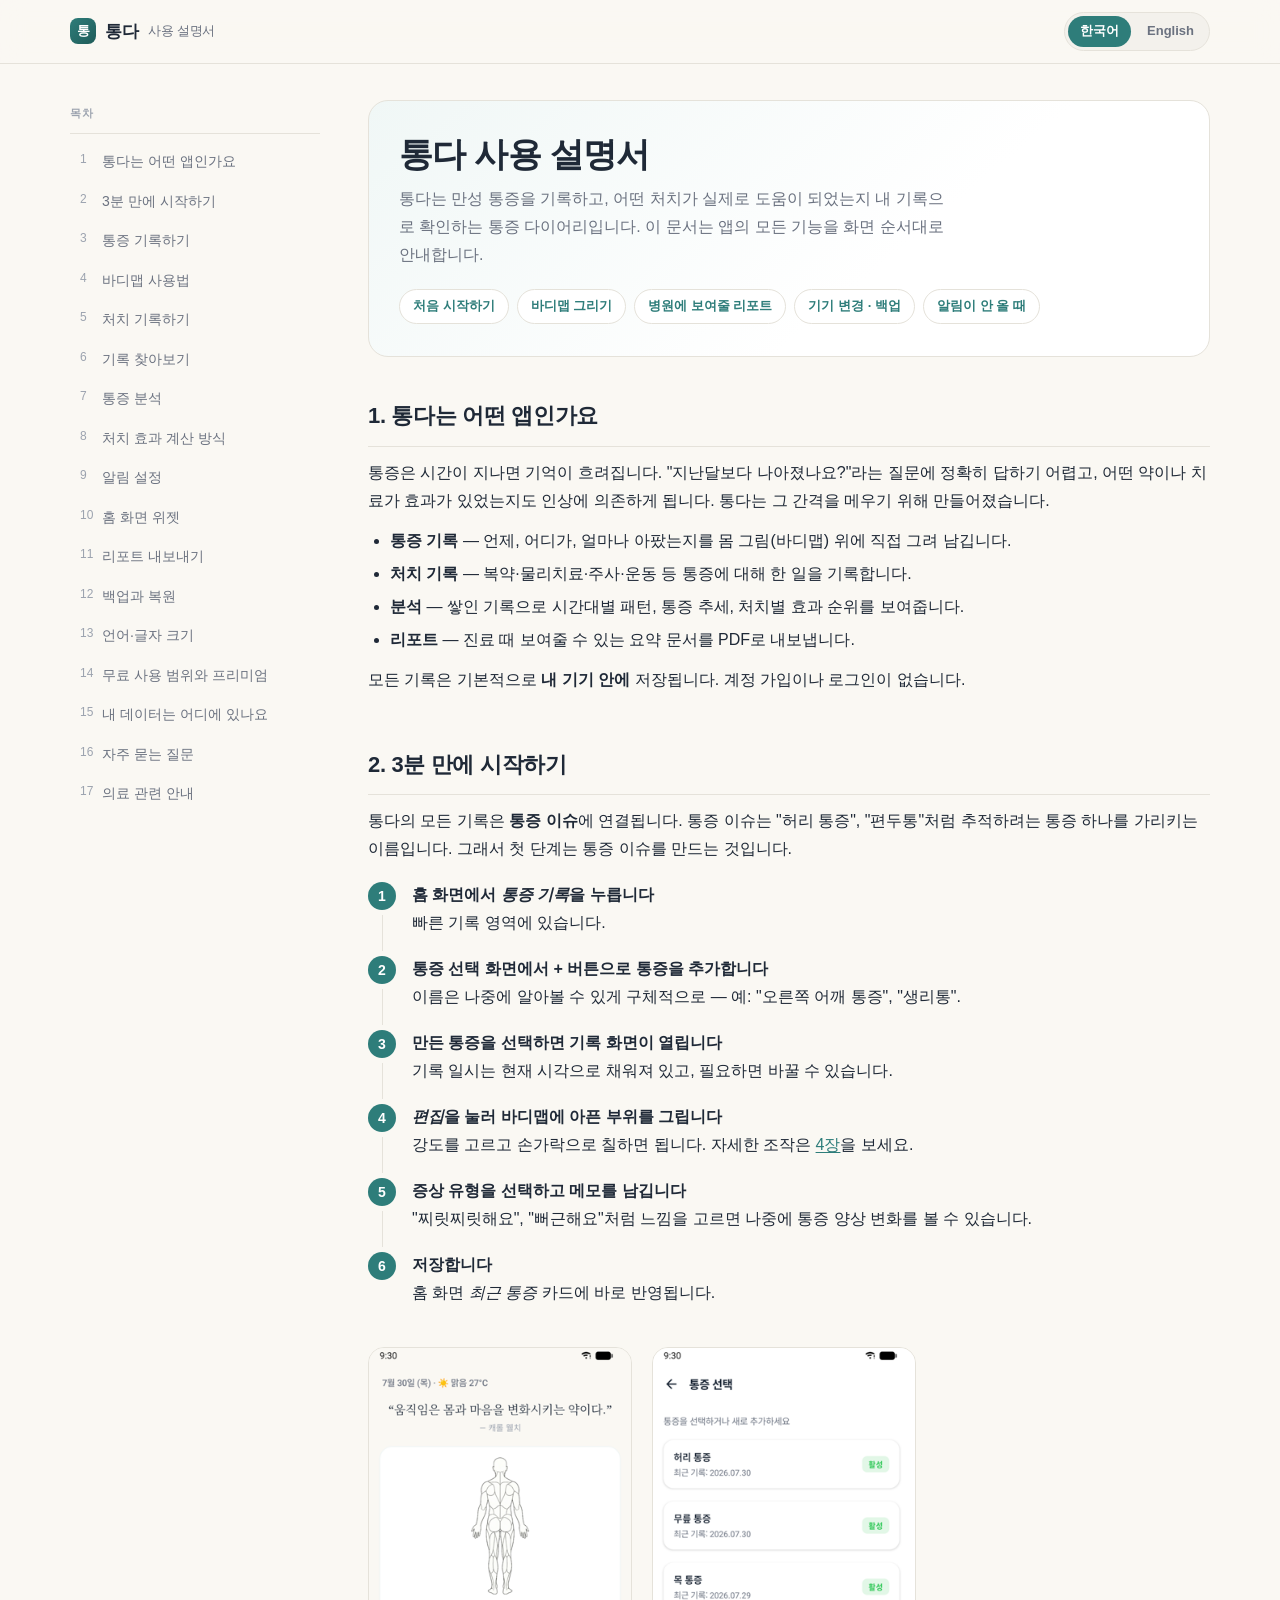
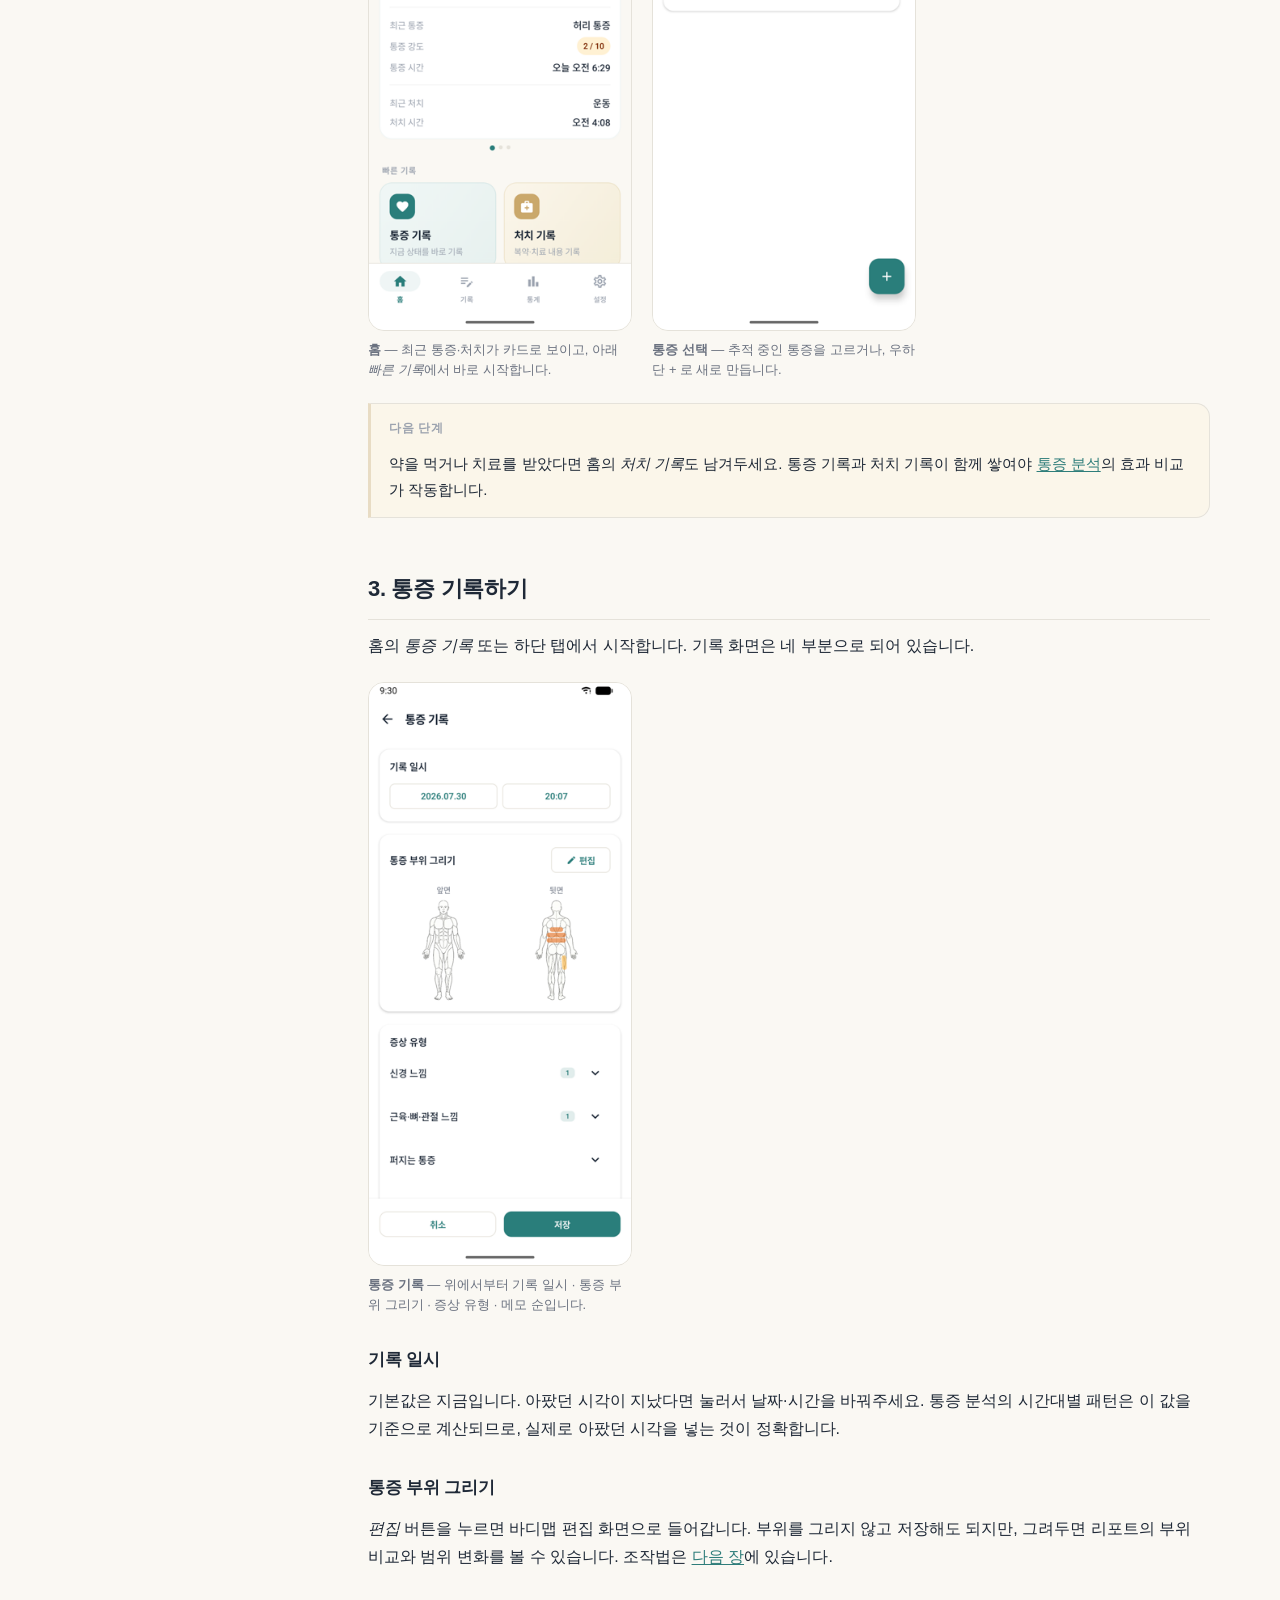
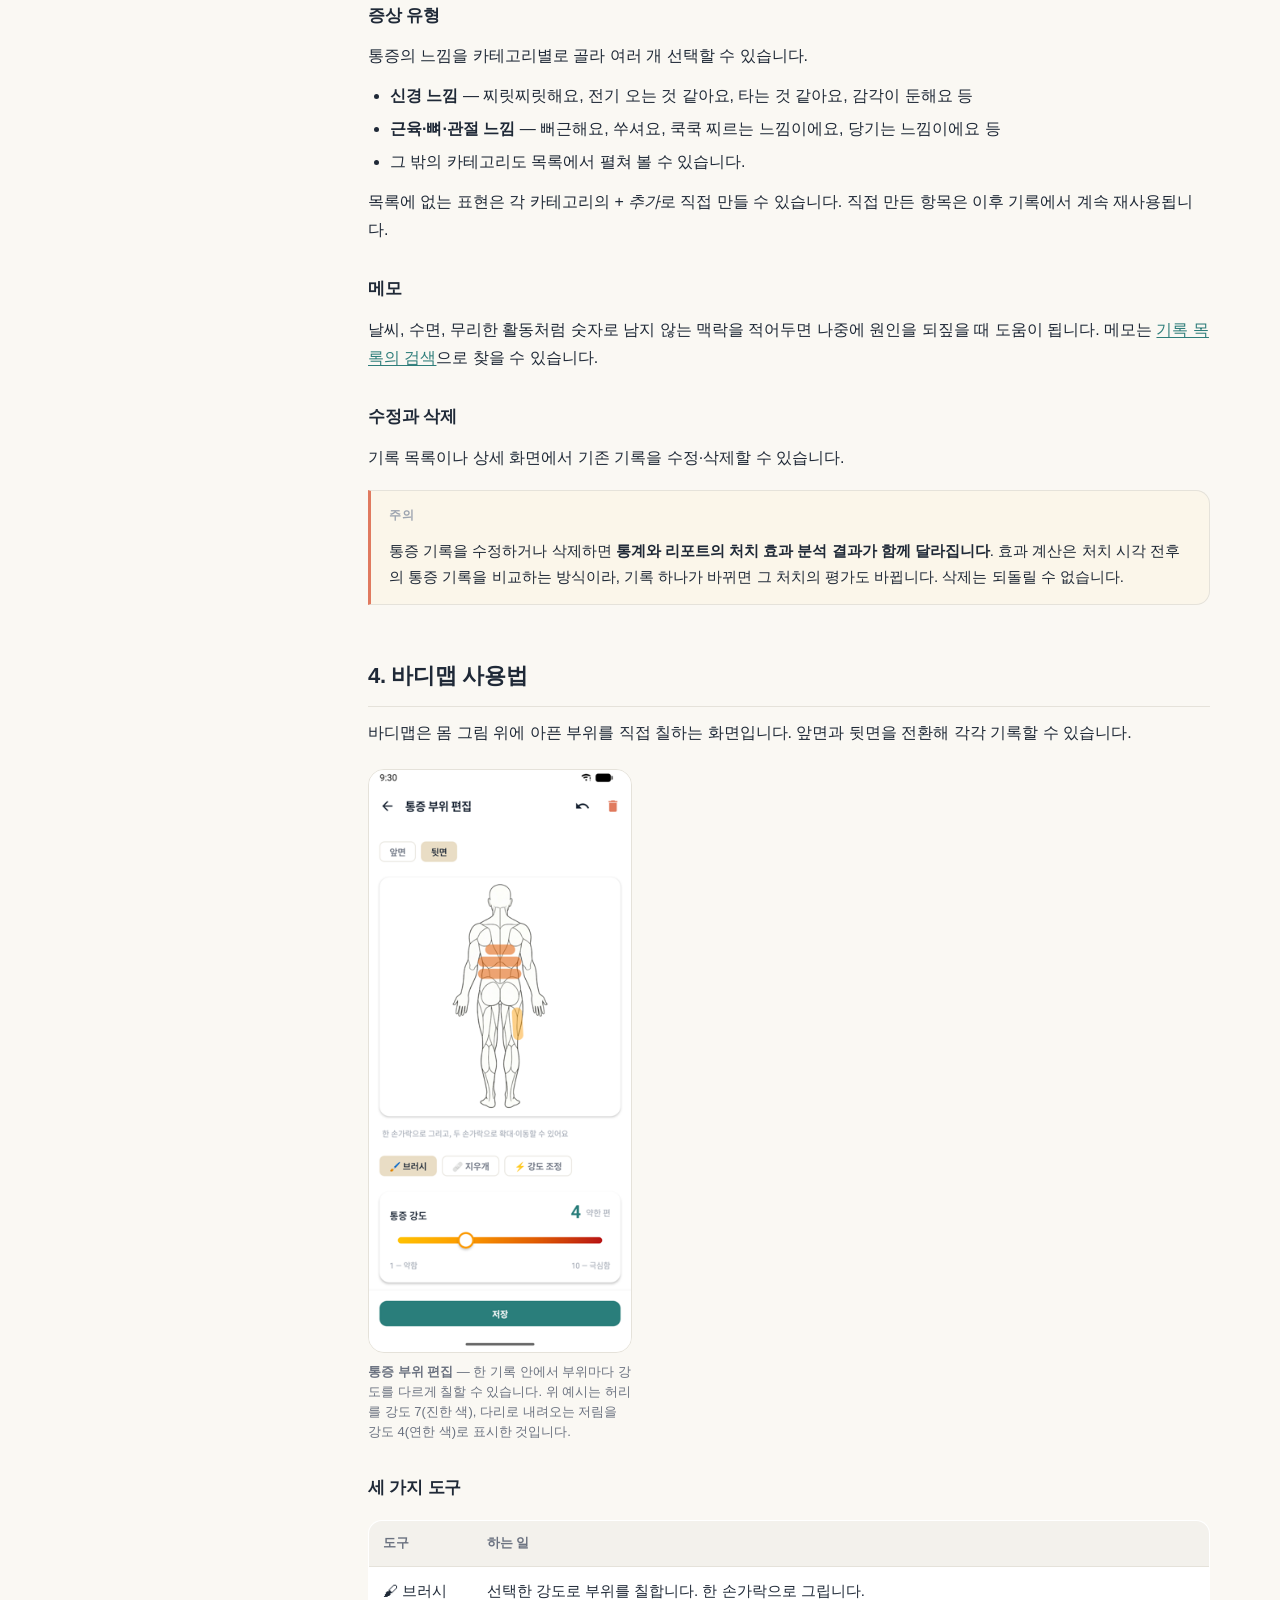
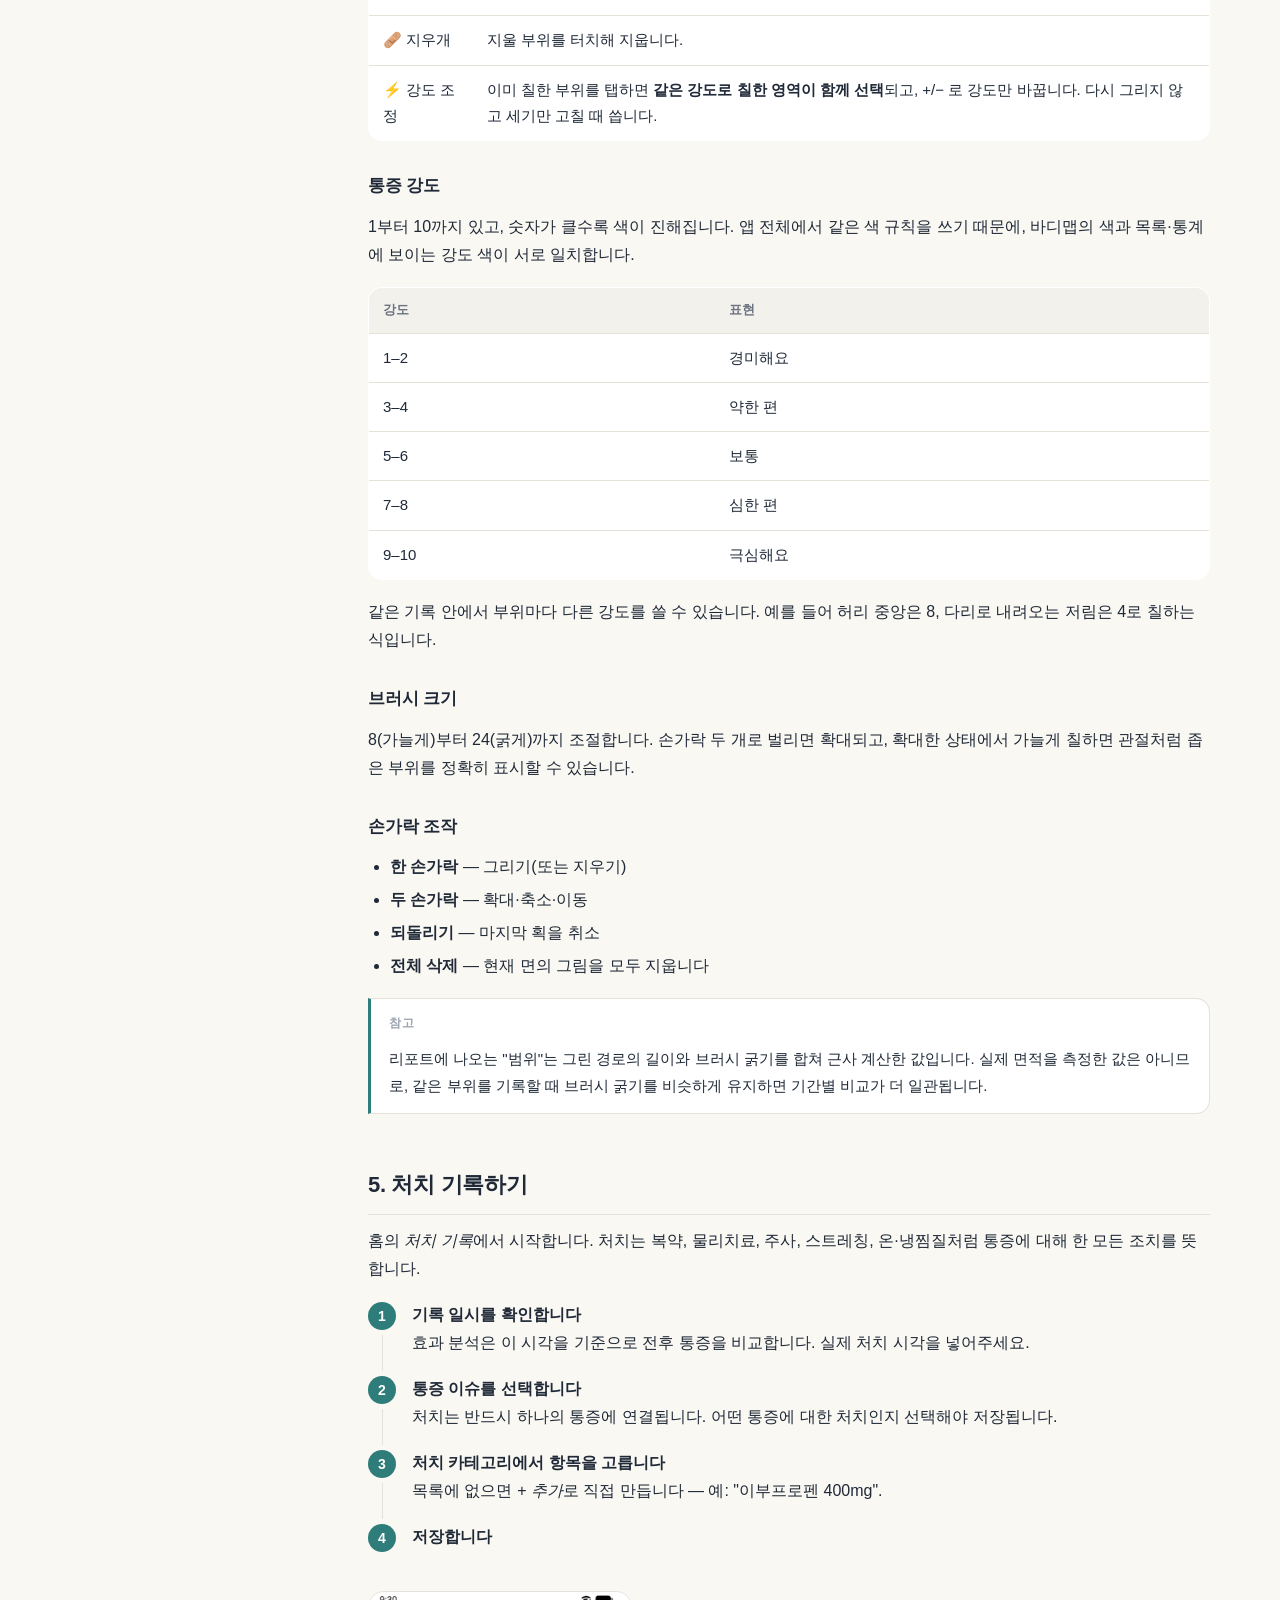
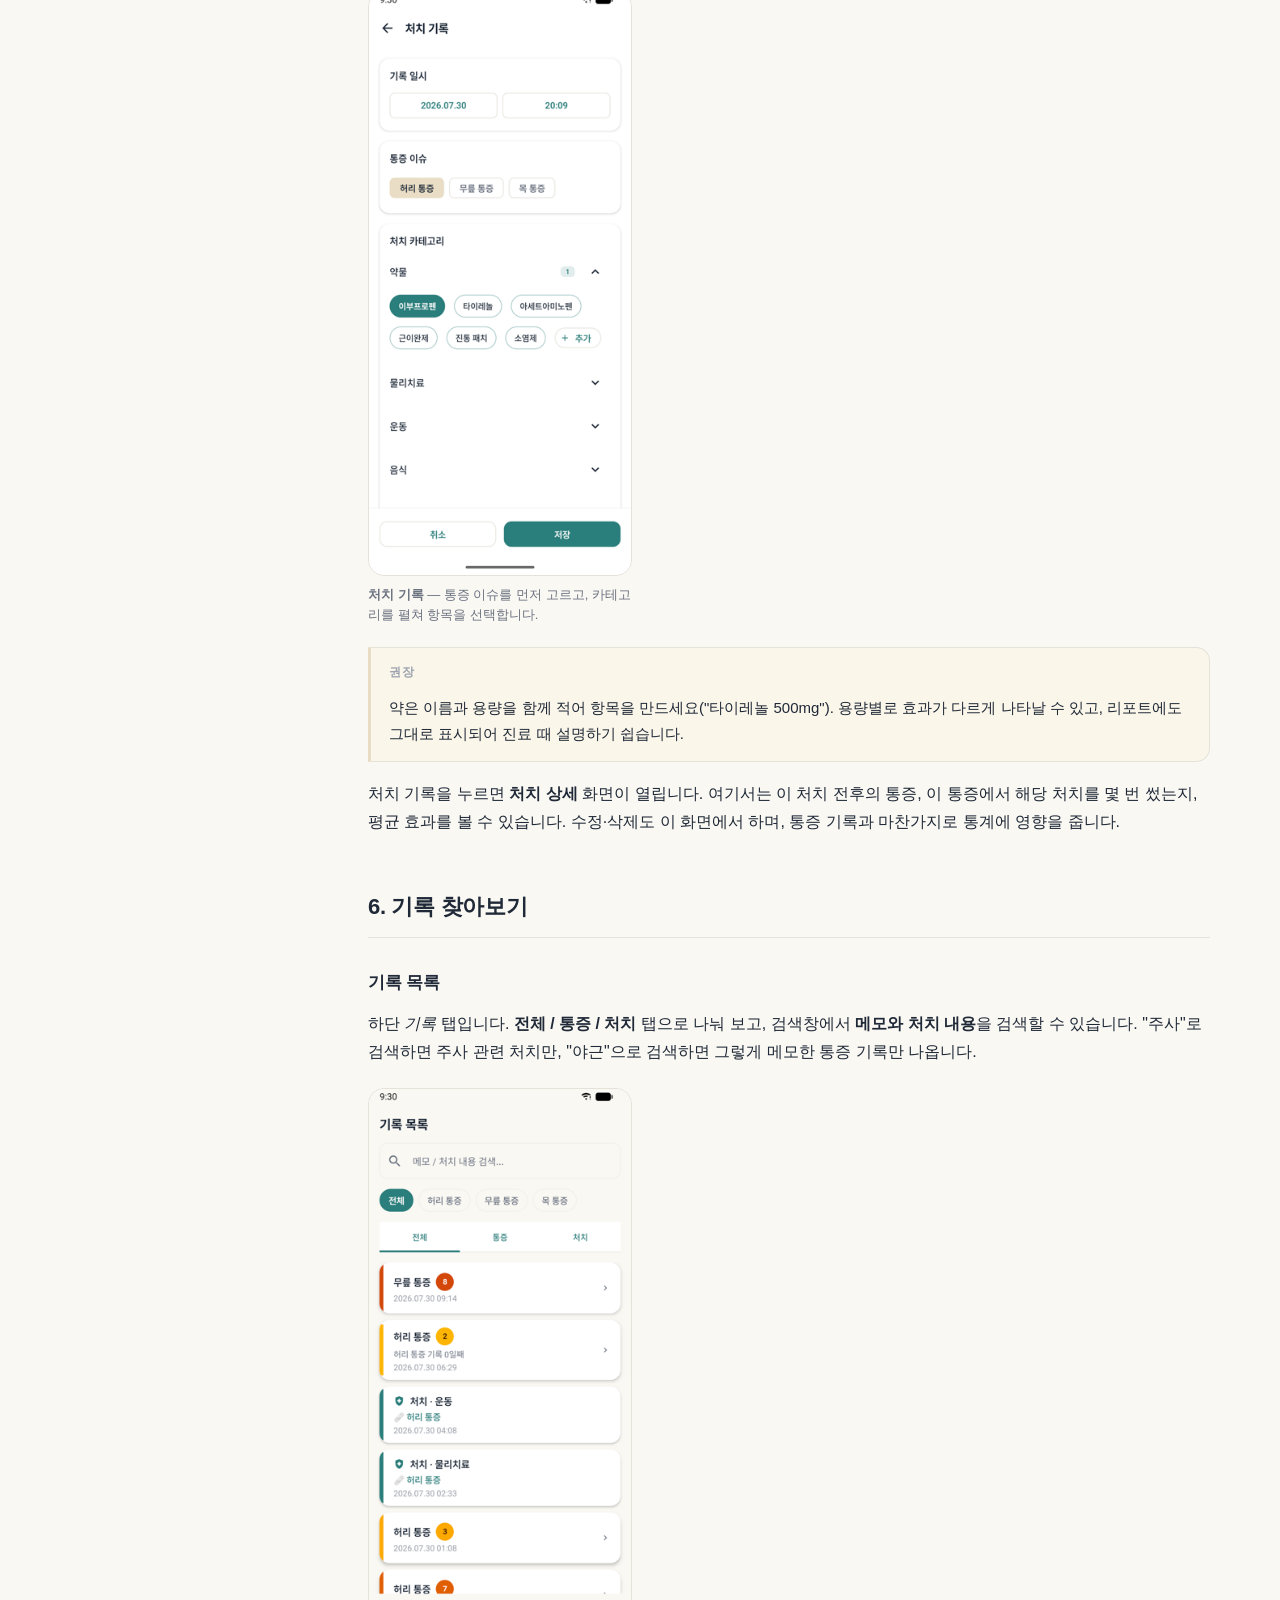
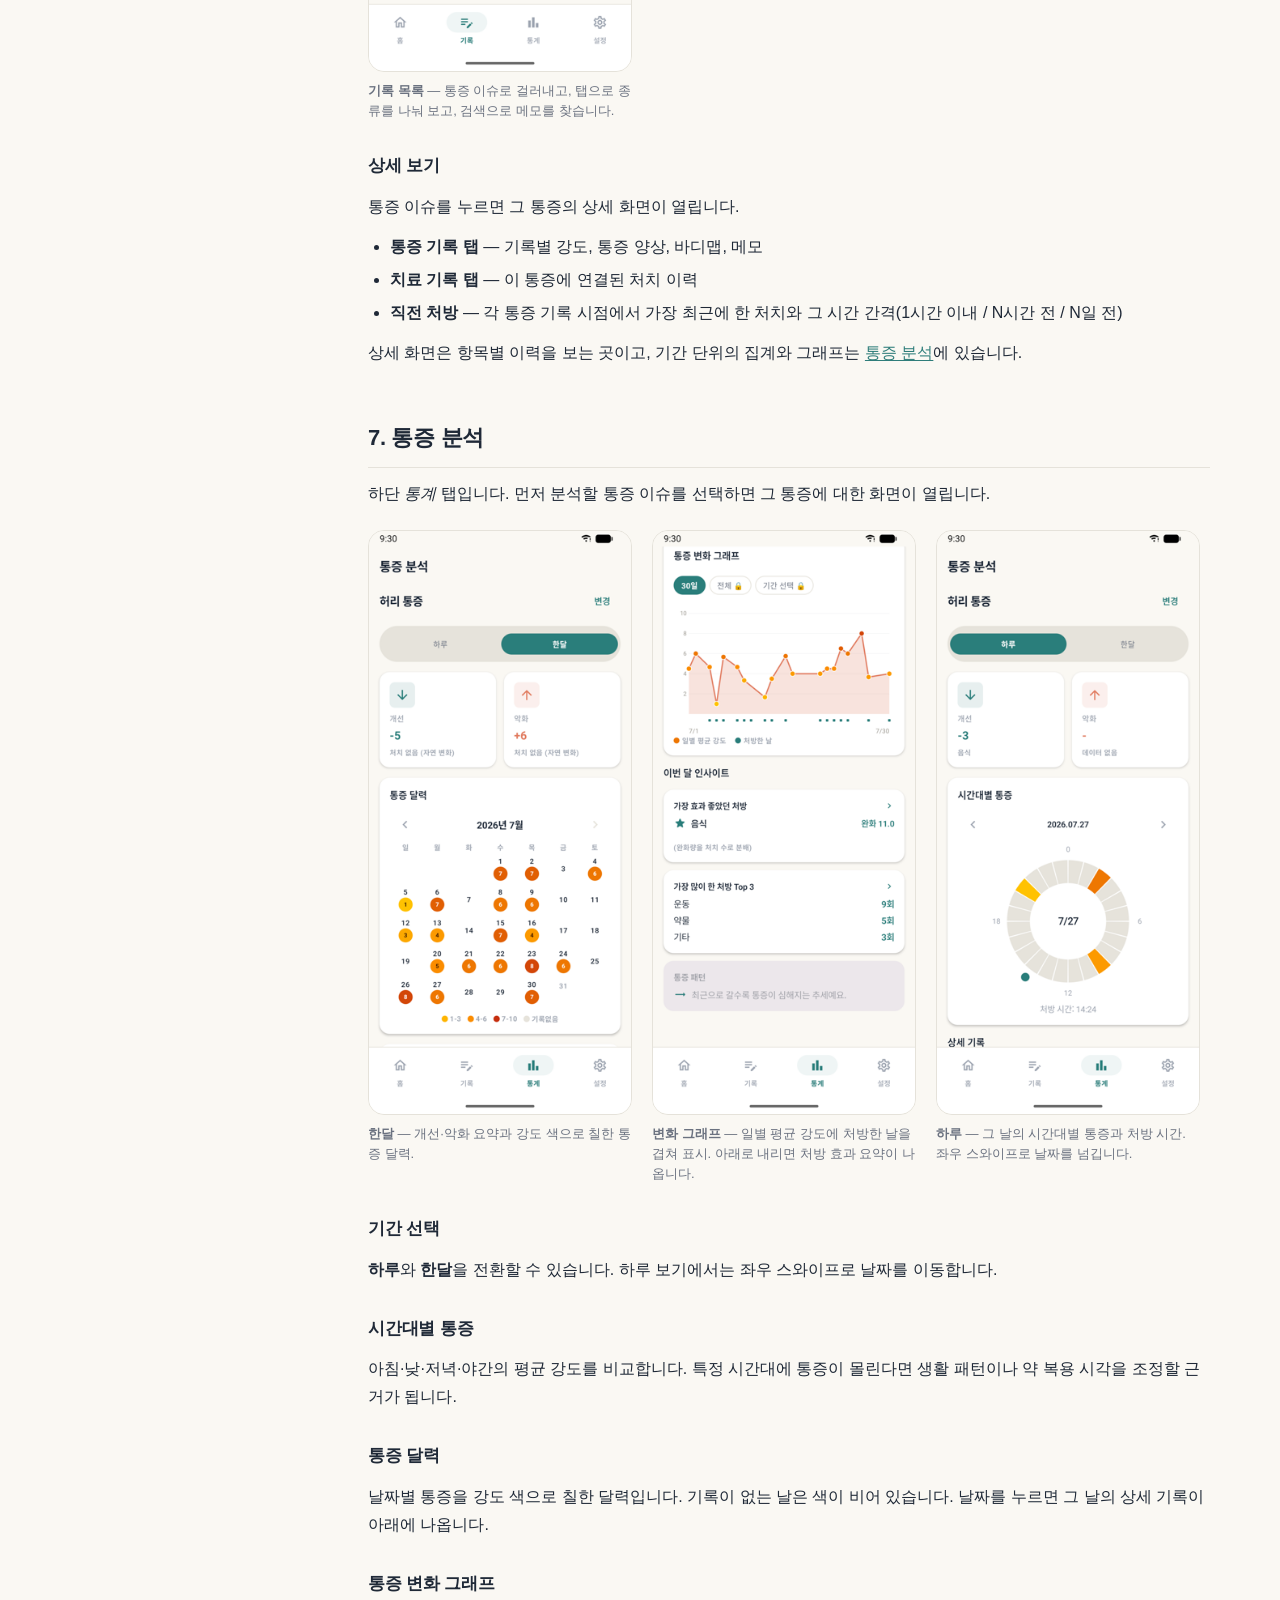
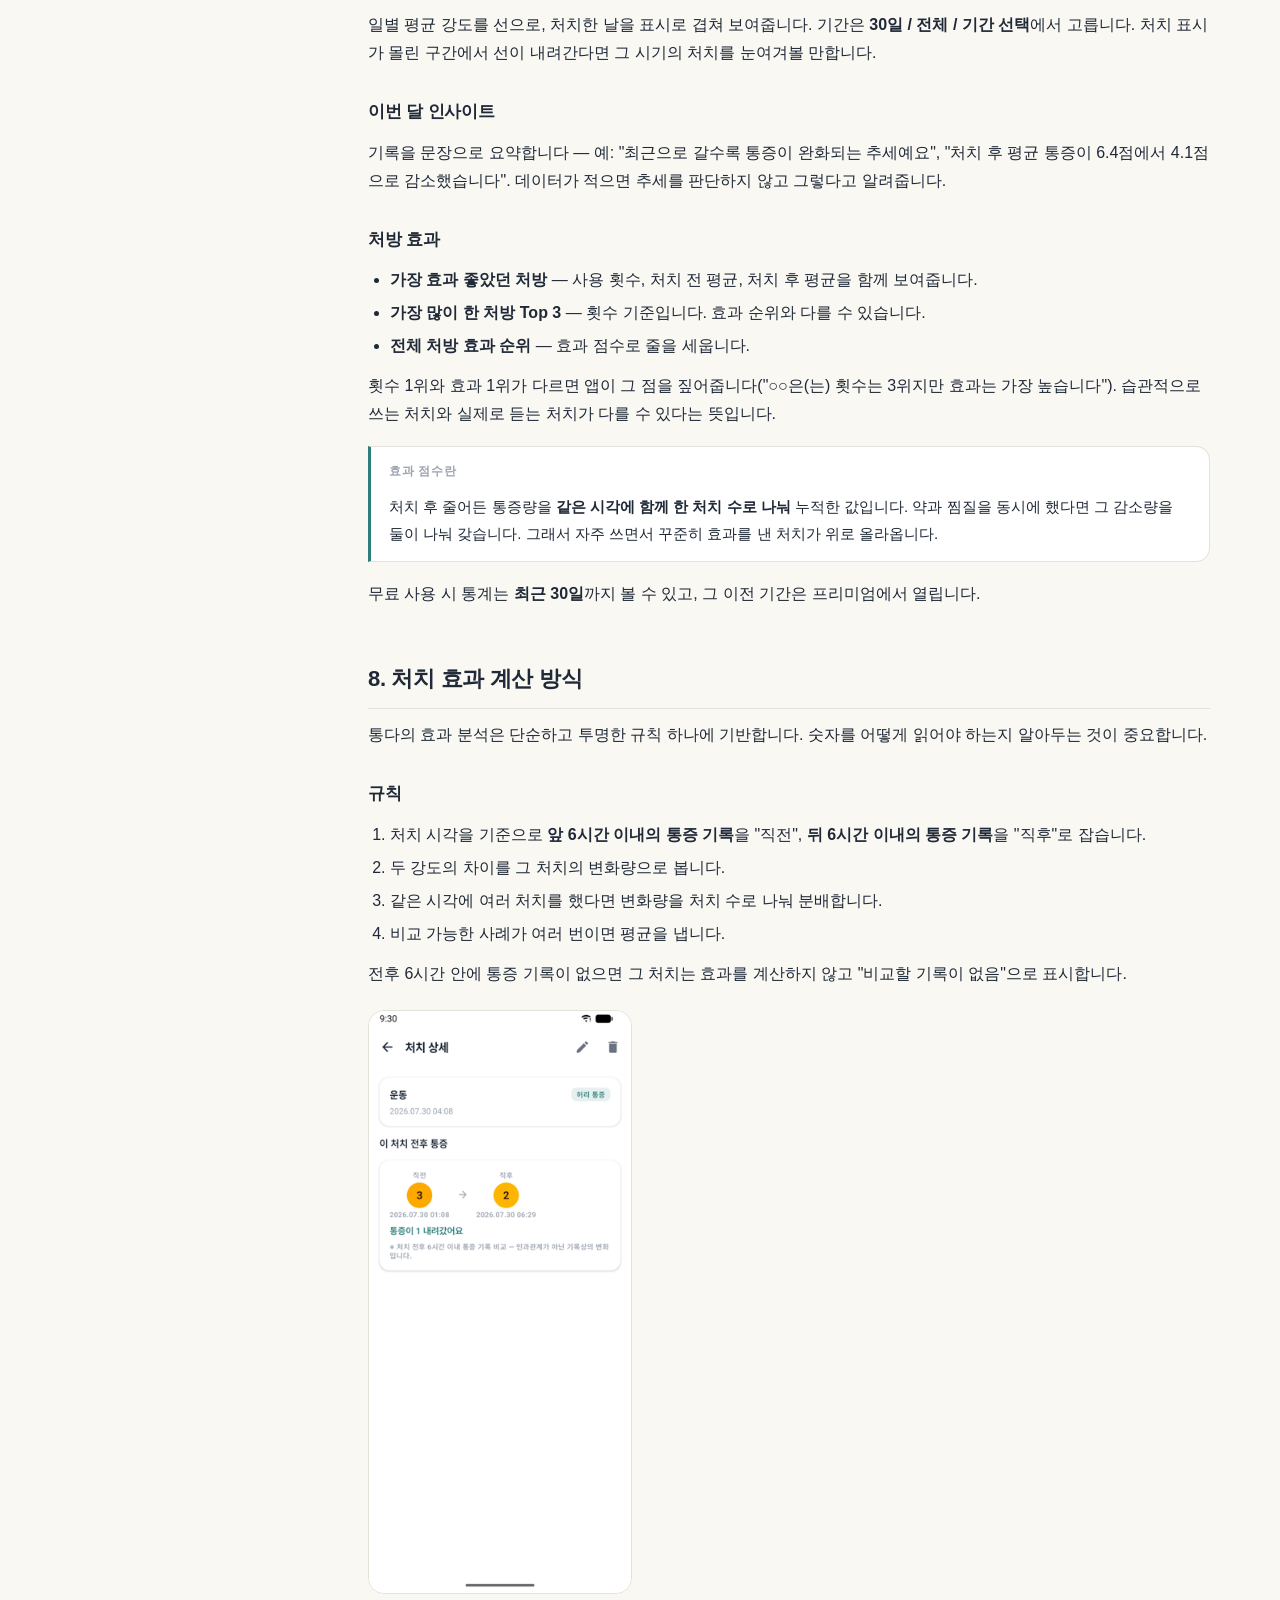
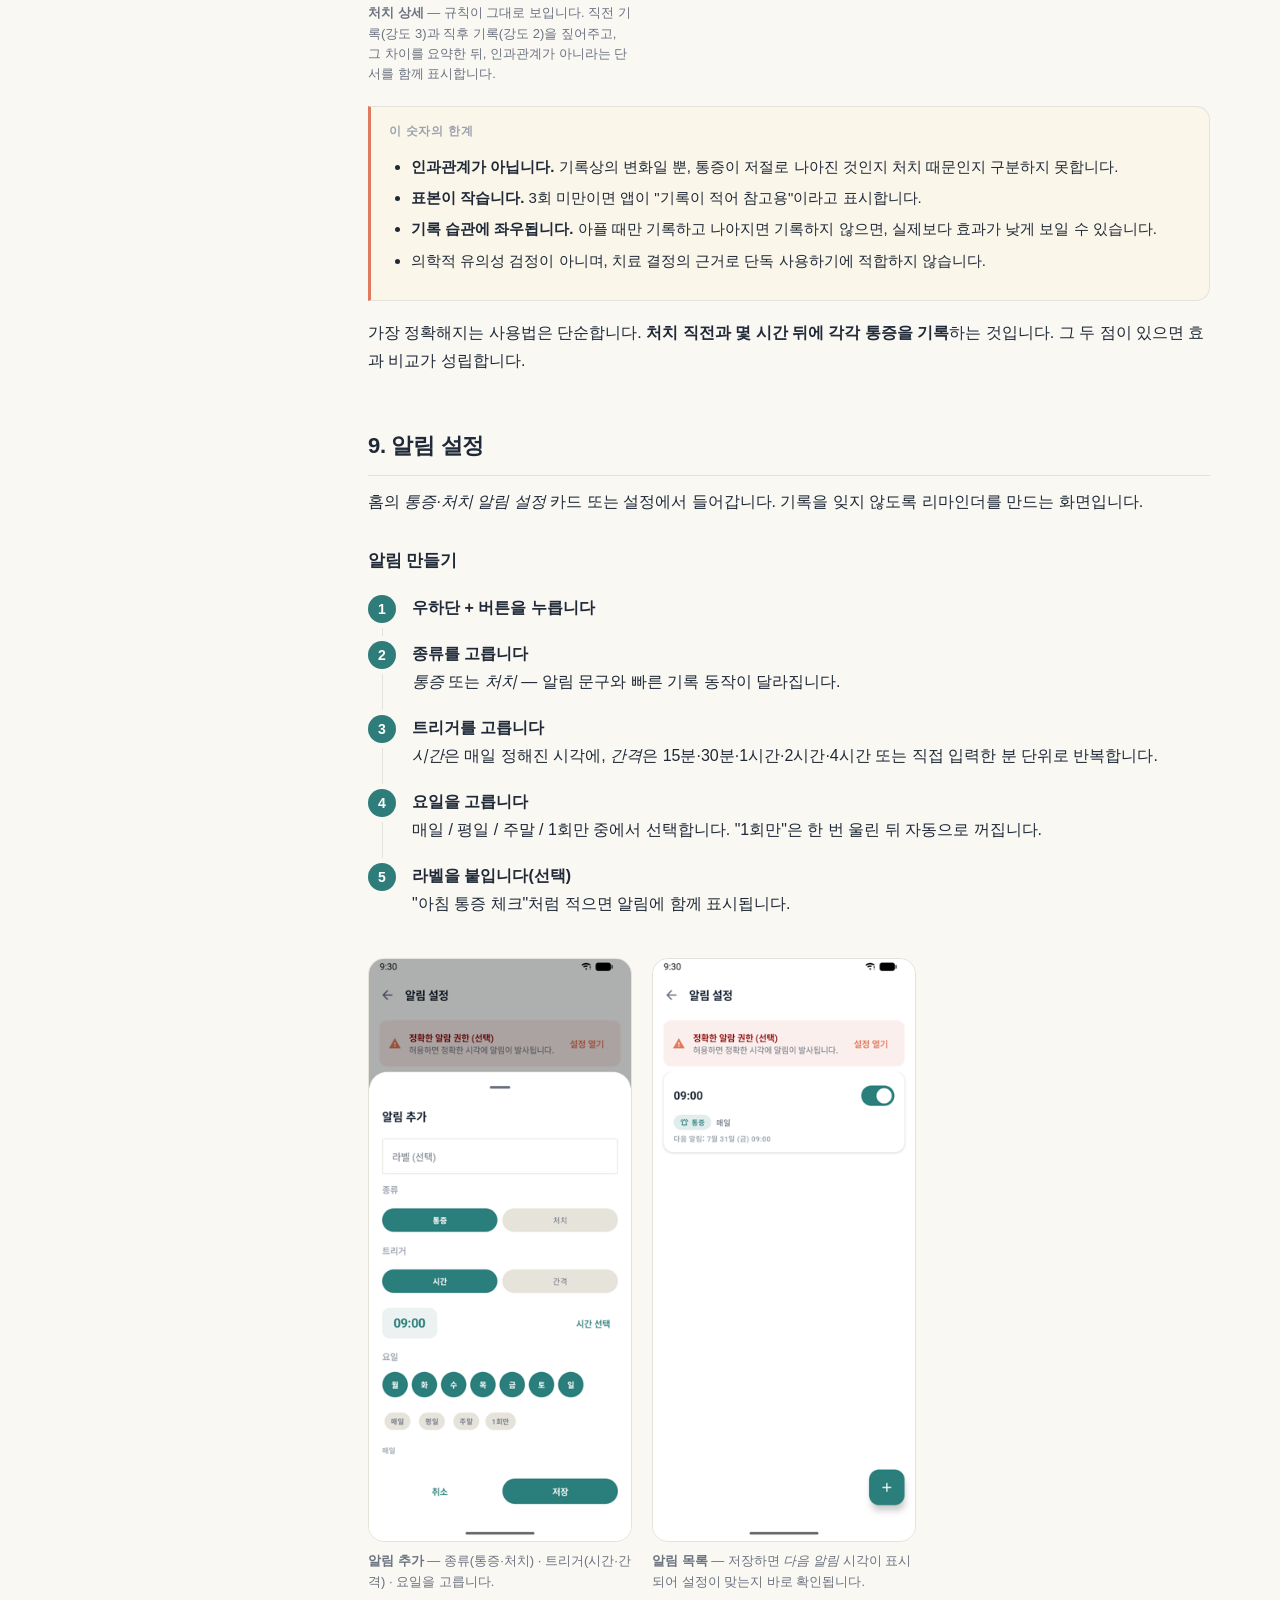
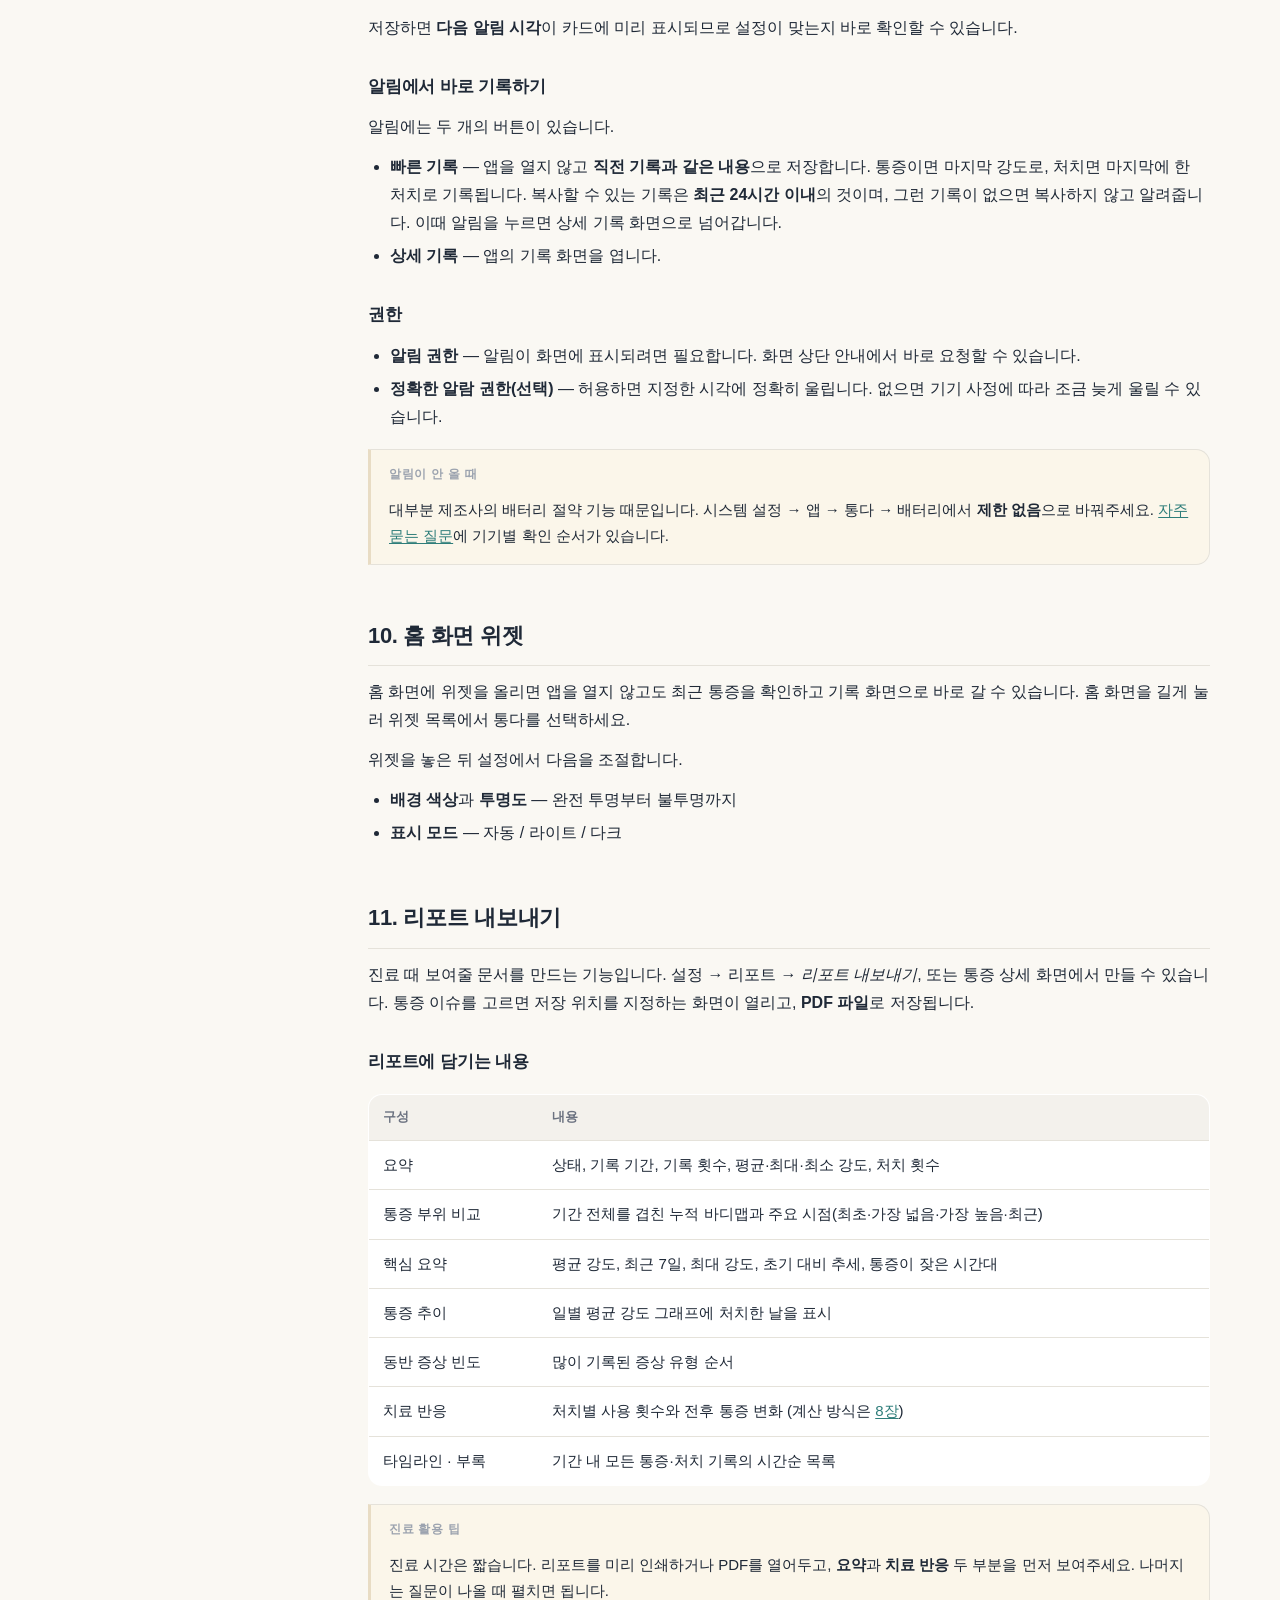
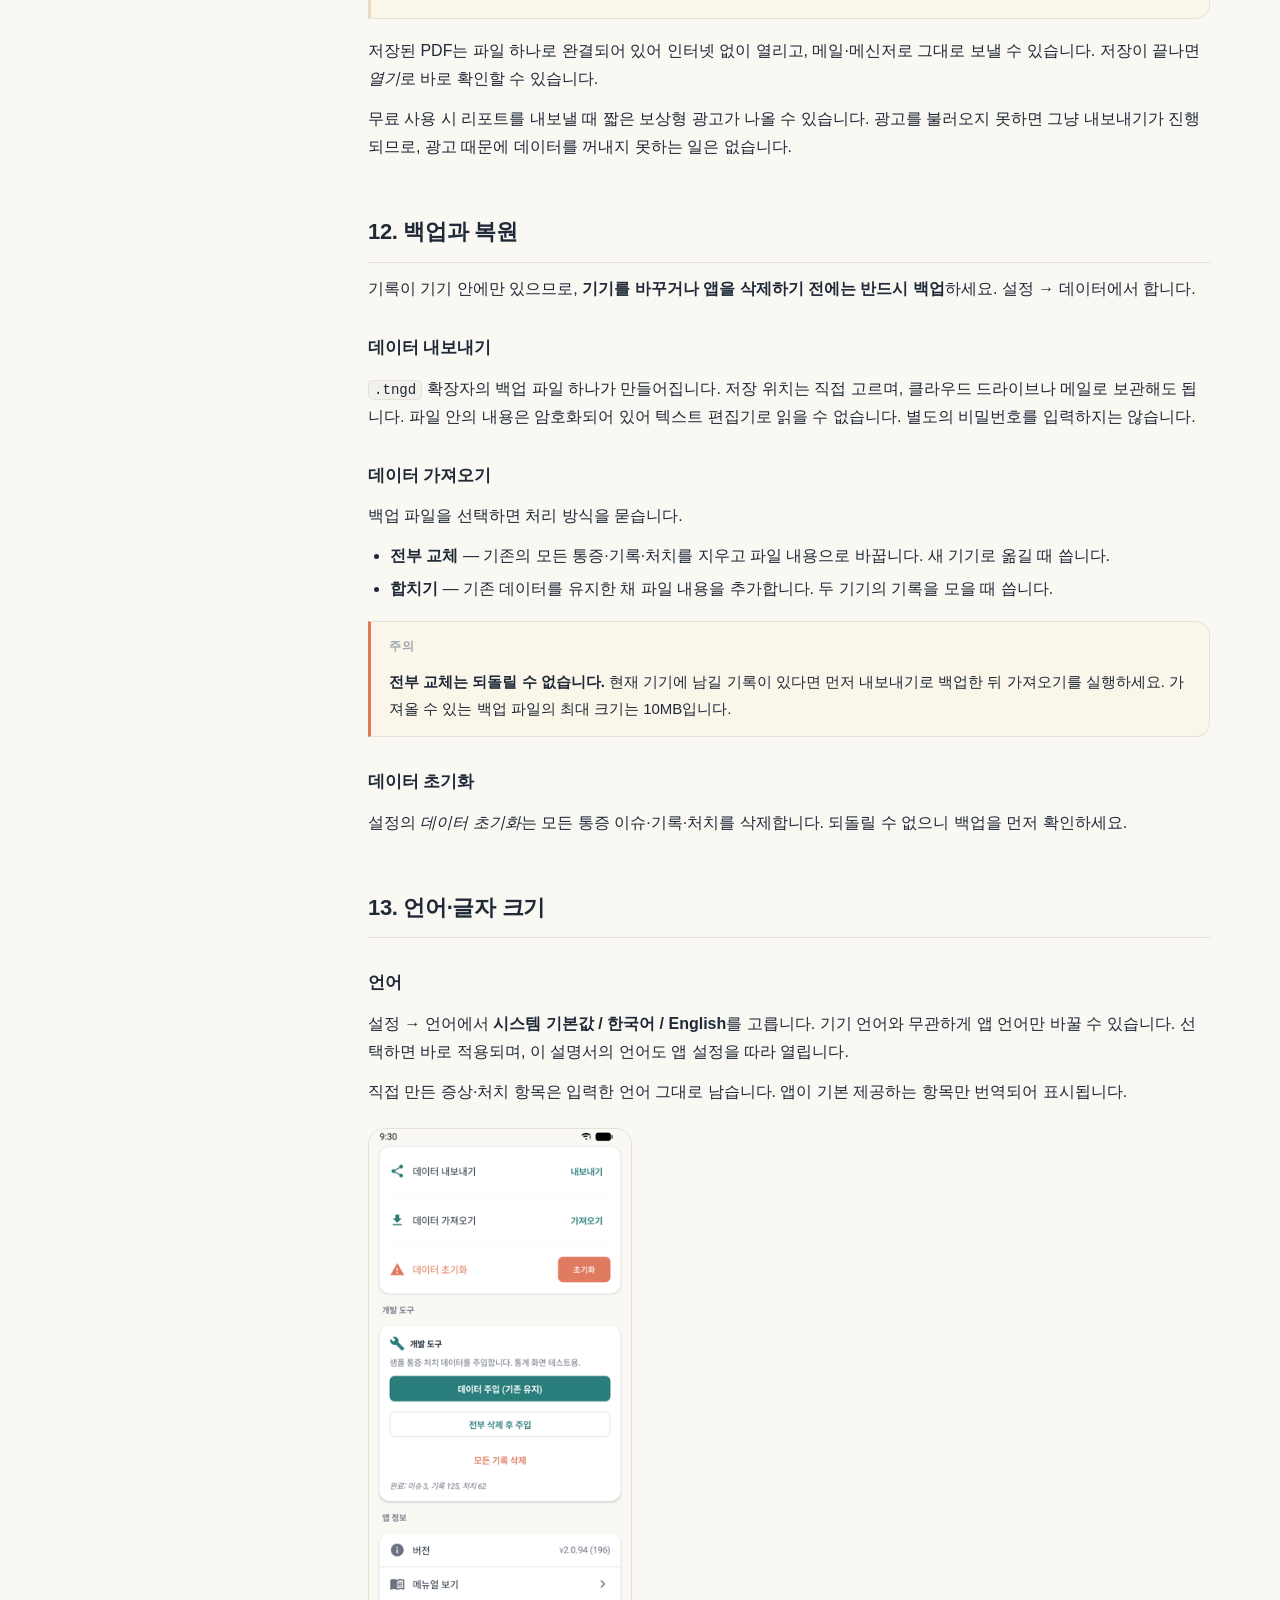
==== commit 37fb712d: "docs: 리포트 내보내기는 PDF 저장만 가능하도록 정정 UI 는 CreateDocument("application/pdf") 런처 하나만 띄우고 exportReportToPdf" ====
--- a/ko/index.html
+++ b/ko/index.html
@@ -356,7 +356,7 @@
 
 <section id="report">
   <h2>11. 리포트 내보내기</h2>
-  <p>진료 때 보여줄 문서를 만드는 기능입니다. 설정 → 리포트 → <em>리포트 내보내기</em>, 또는 통증 상세 화면에서 만들 수 있습니다. 통증 이슈를 고르면 형식(<strong>HTML 파일</strong> 또는 <strong>PDF로 저장</strong>)을 선택하고 저장 위치를 지정합니다.</p>
+  <p>진료 때 보여줄 문서를 만드는 기능입니다. 설정 → 리포트 → <em>리포트 내보내기</em>, 또는 통증 상세 화면에서 만들 수 있습니다. 통증 이슈를 고르면 저장 위치를 지정하는 화면이 열리고, <strong>PDF 파일</strong>로 저장됩니다.</p>
 
   <h3>리포트에 담기는 내용</h3>
   <div class="tablewrap">
@@ -377,7 +377,7 @@
     <span class="label">진료 활용 팁</span>
     <p>진료 시간은 짧습니다. 리포트를 미리 인쇄하거나 PDF를 열어두고, <strong>요약</strong>과 <strong>치료 반응</strong> 두 부분을 먼저 보여주세요. 나머지는 질문이 나올 때 펼치면 됩니다.</p>
   </div>
-  <p>HTML로 저장한 파일은 브라우저에서 열어 <strong>인쇄 → PDF로 저장</strong>으로도 PDF를 만들 수 있습니다. 리포트 문서는 파일 하나로 완결되어 있어 인터넷 없이도 열립니다.</p>
+  <p>저장된 PDF는 파일 하나로 완결되어 있어 인터넷 없이 열리고, 메일·메신저로 그대로 보낼 수 있습니다. 저장이 끝나면 <em>열기</em>로 바로 확인할 수 있습니다.</p>
   <p>무료 사용 시 리포트를 내보낼 때 짧은 보상형 광고가 나올 수 있습니다. 광고를 불러오지 못하면 그냥 내보내기가 진행되므로, 광고 때문에 데이터를 꺼내지 못하는 일은 없습니다.</p>
 </section>
 
@@ -484,7 +484,7 @@
 
   <details>
     <summary>PDF가 열리지 않습니다.</summary>
-    <p>기기에 PDF를 열 수 있는 앱이 없을 때 나오는 안내입니다. PDF 뷰어를 설치하거나, 리포트를 <strong>HTML 파일</strong>로 저장해 브라우저에서 열고 인쇄 → PDF로 저장을 사용하세요.</p>
+    <p>기기에 PDF를 열 수 있는 앱이 없을 때 나오는 안내입니다. 파일은 정상적으로 저장되었으니, PDF 뷰어(예: Google Drive, Files) 를 설치한 뒤 저장한 위치에서 열면 됩니다. 파일을 PC로 옮겨 열어도 됩니다.</p>
   </details>
 
   <details>
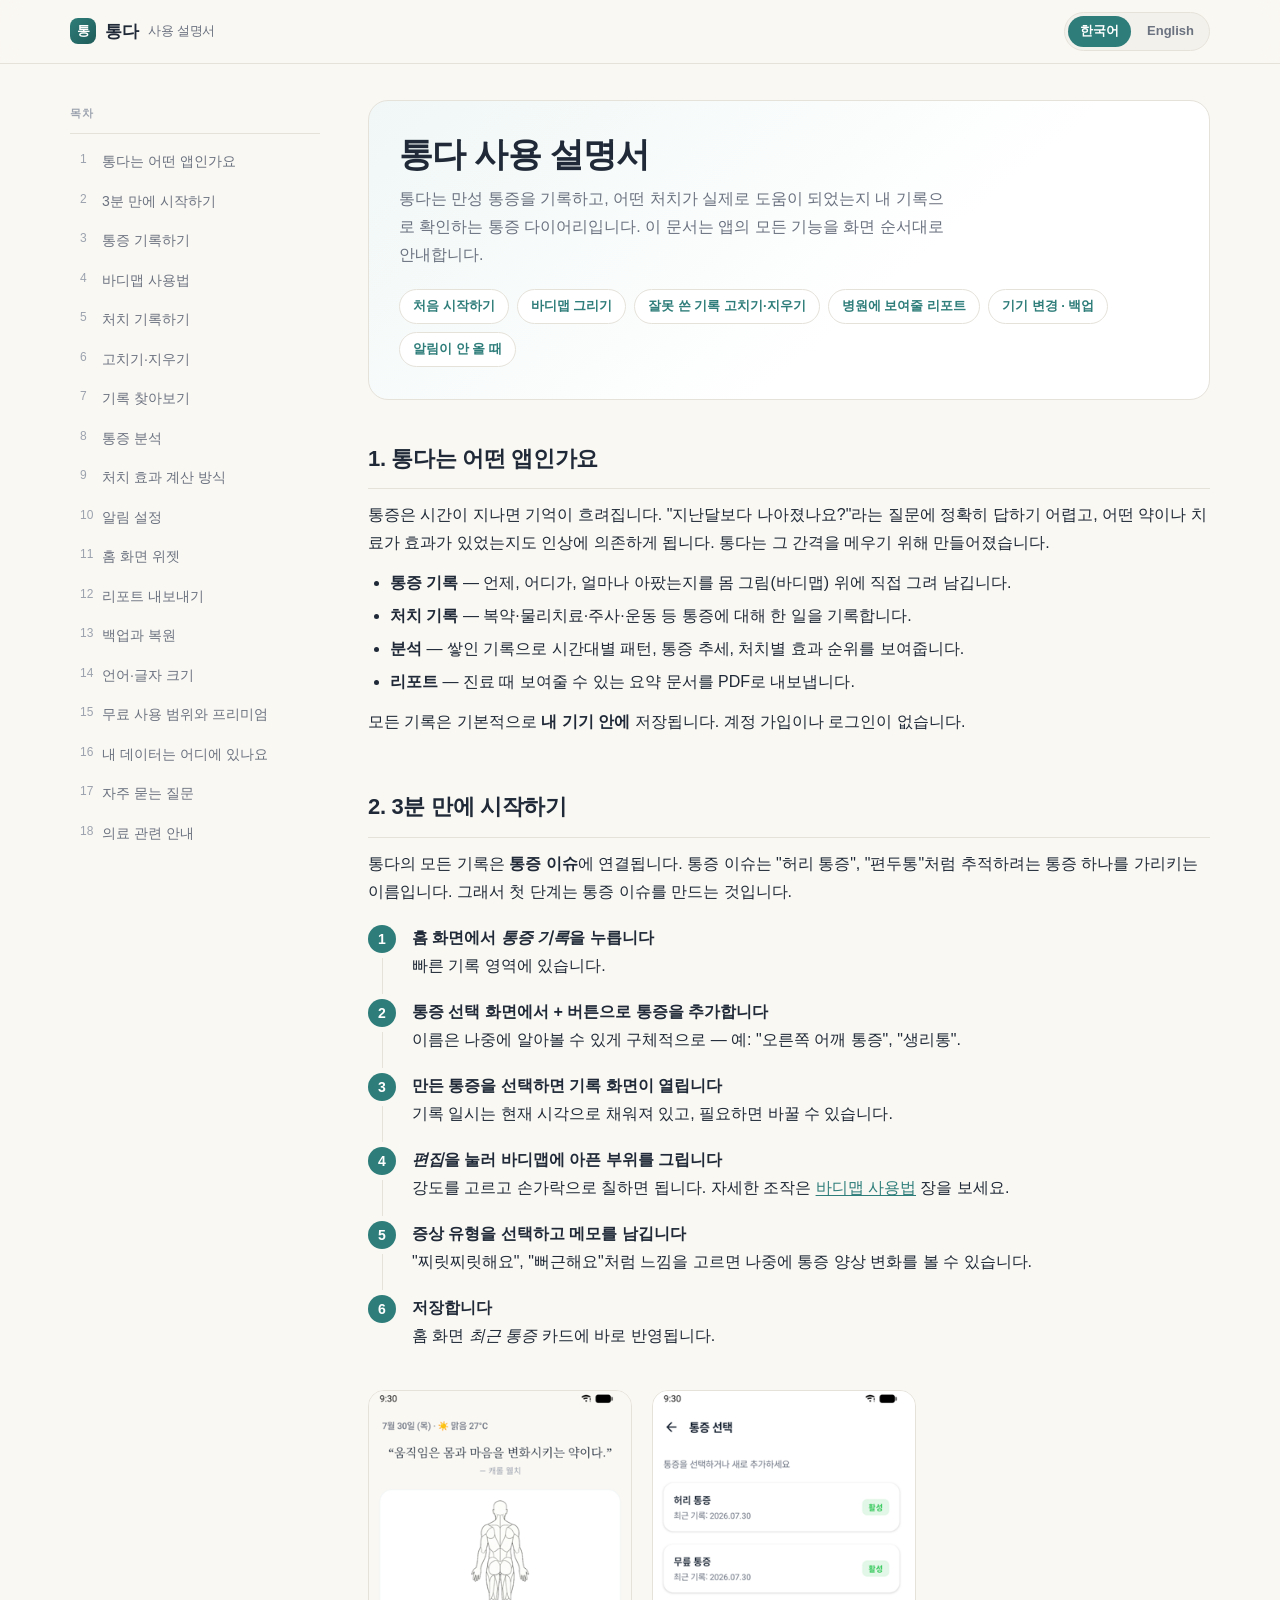
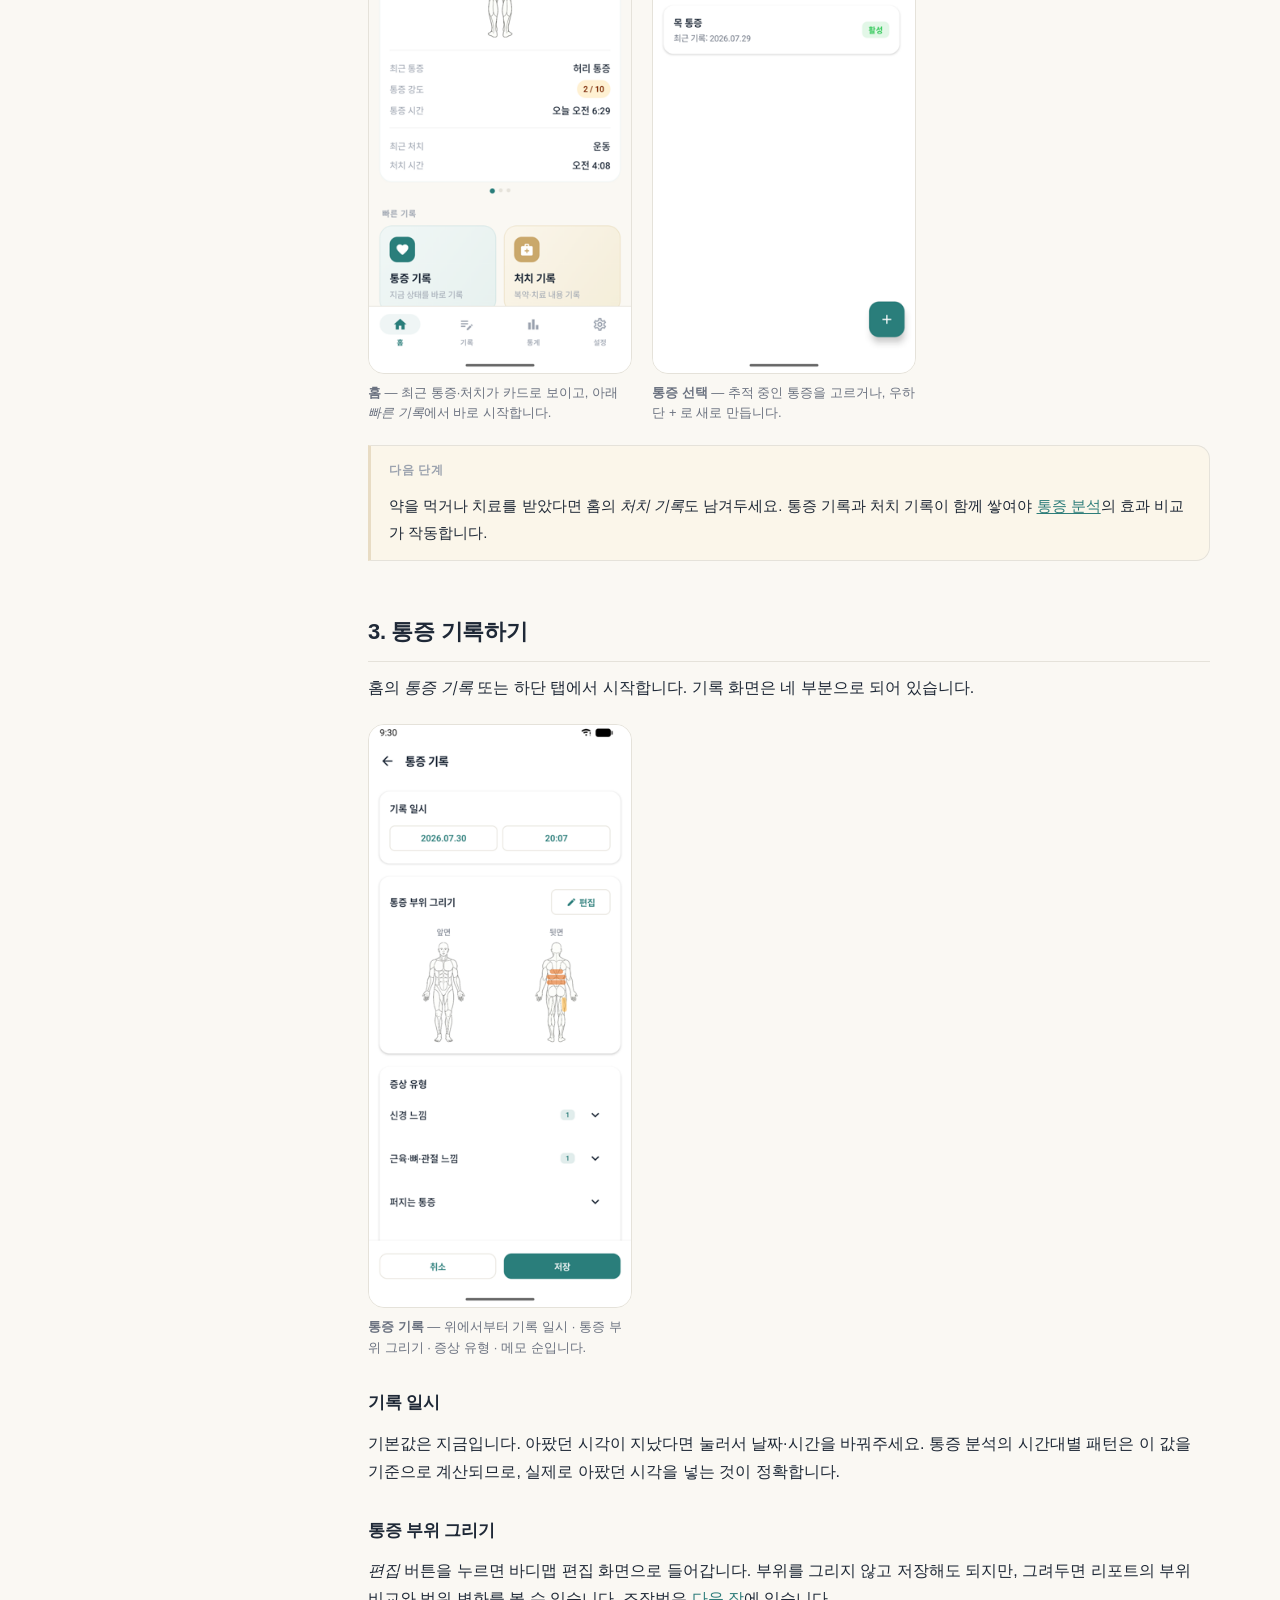
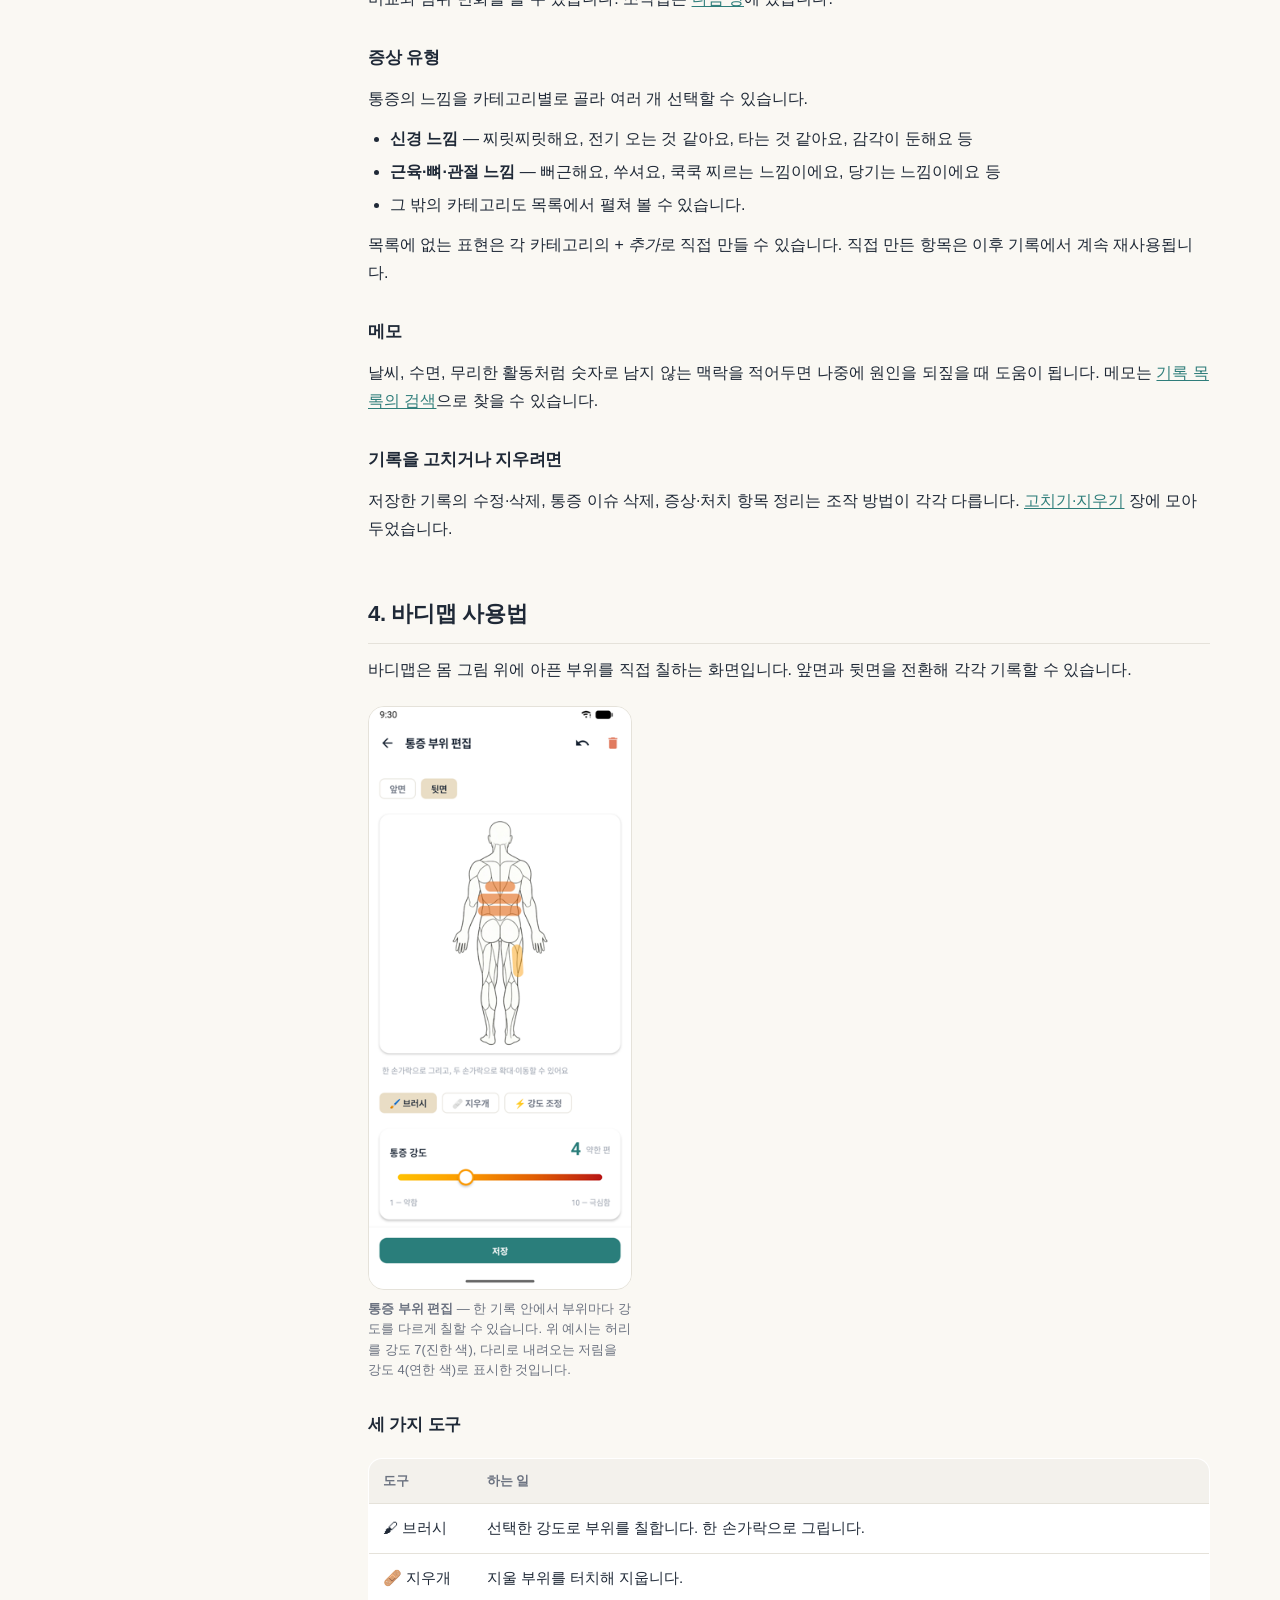
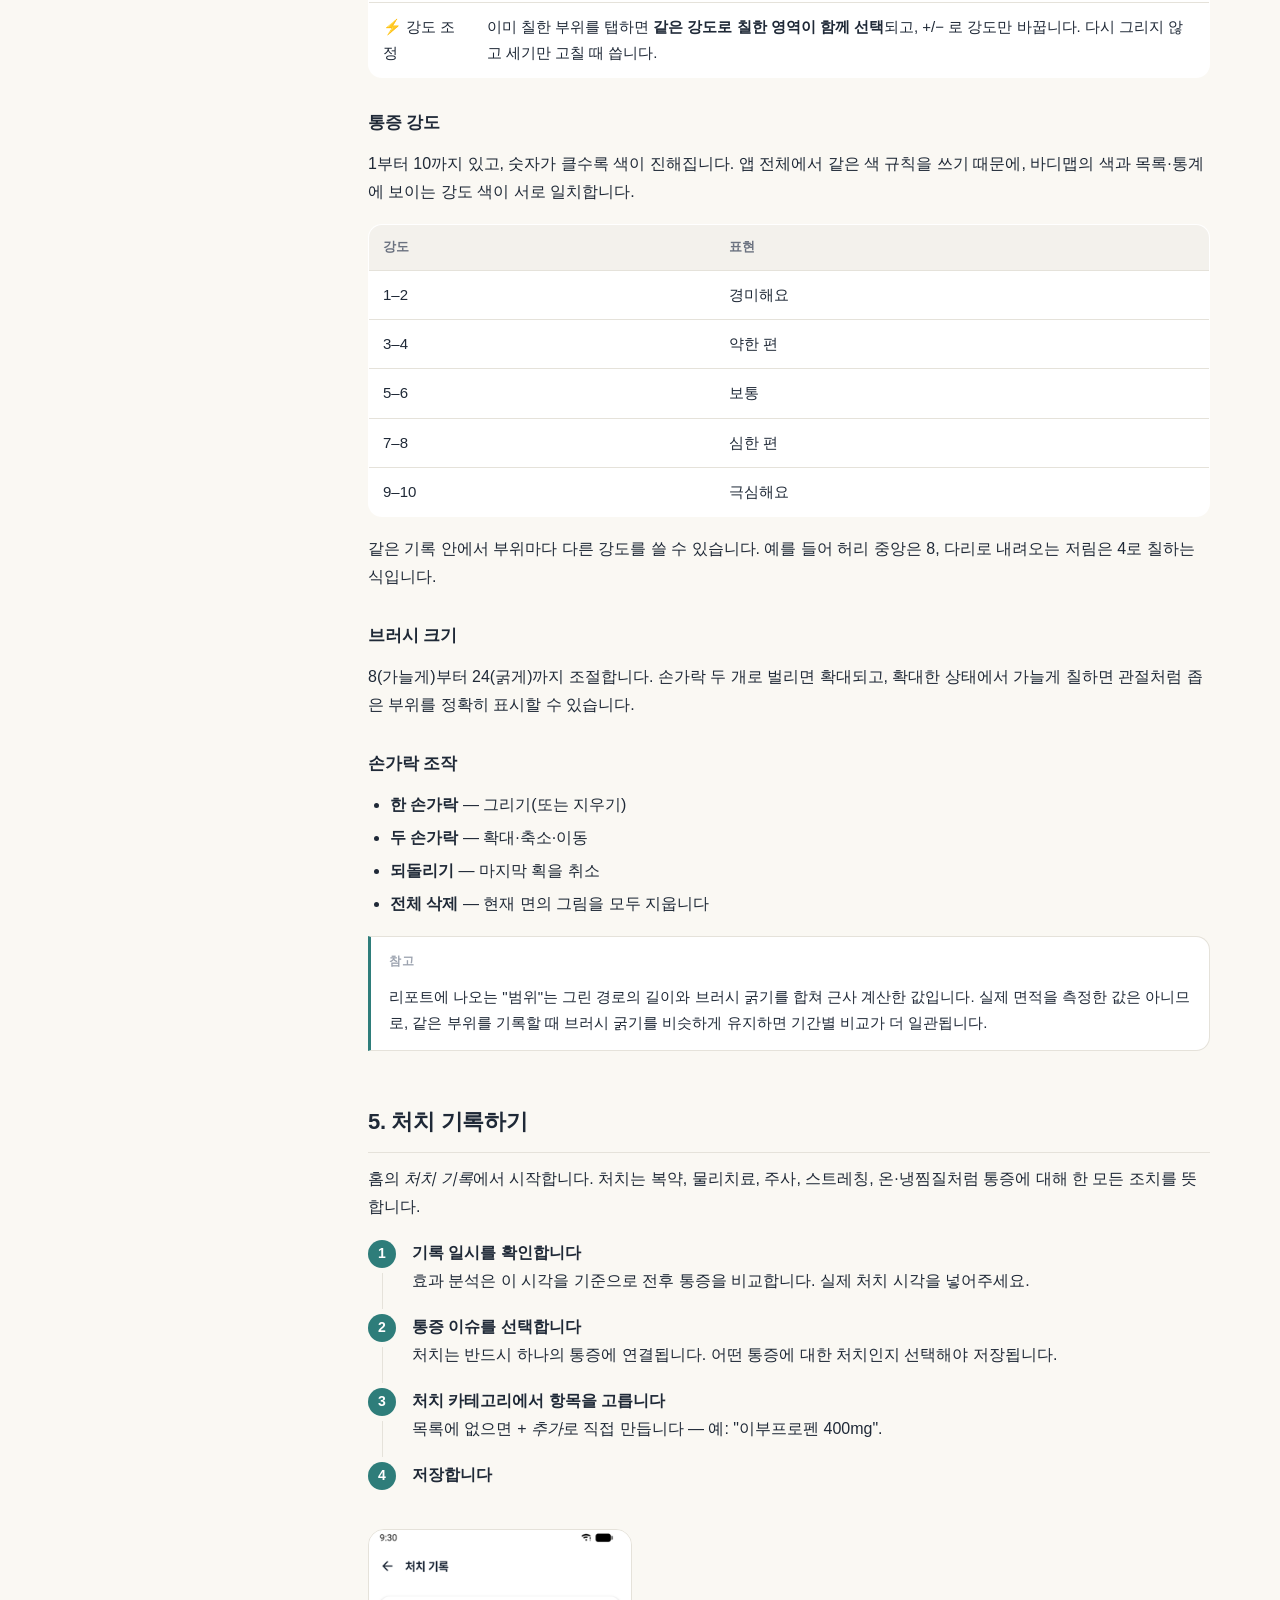
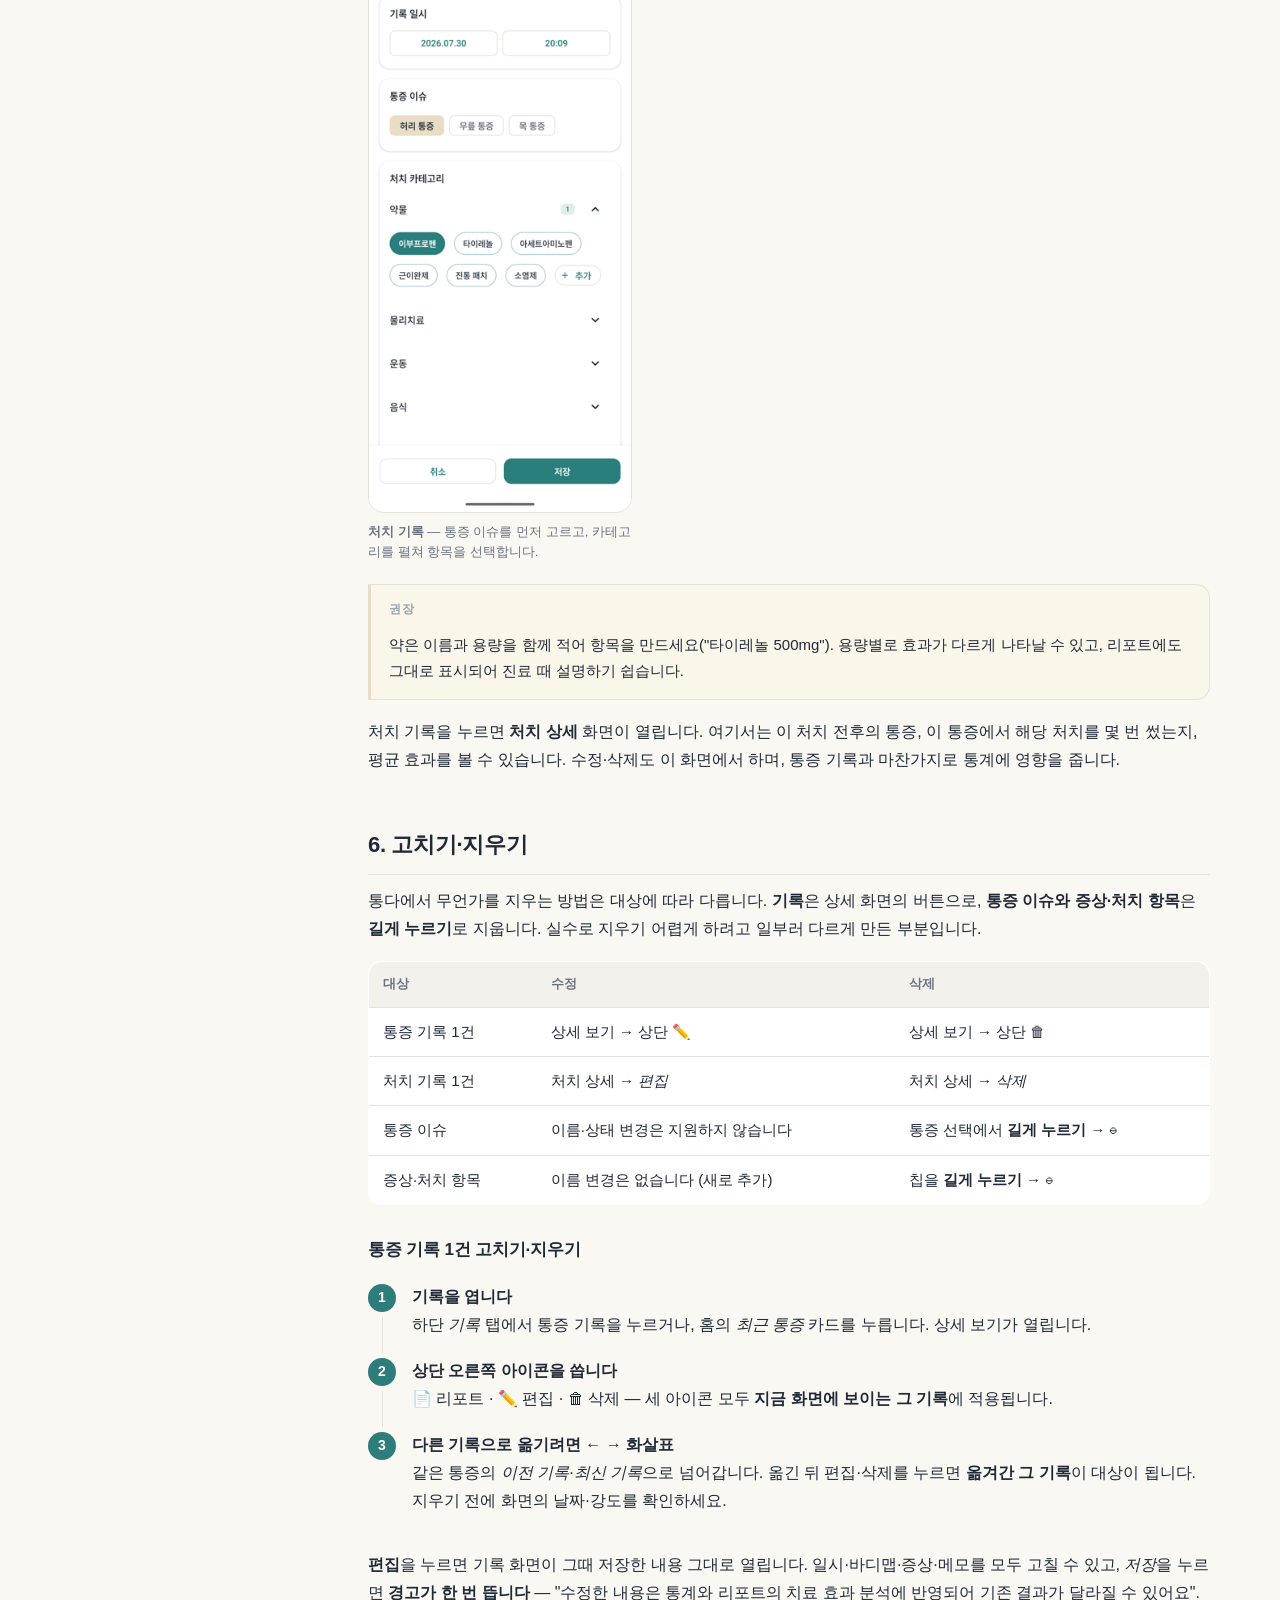
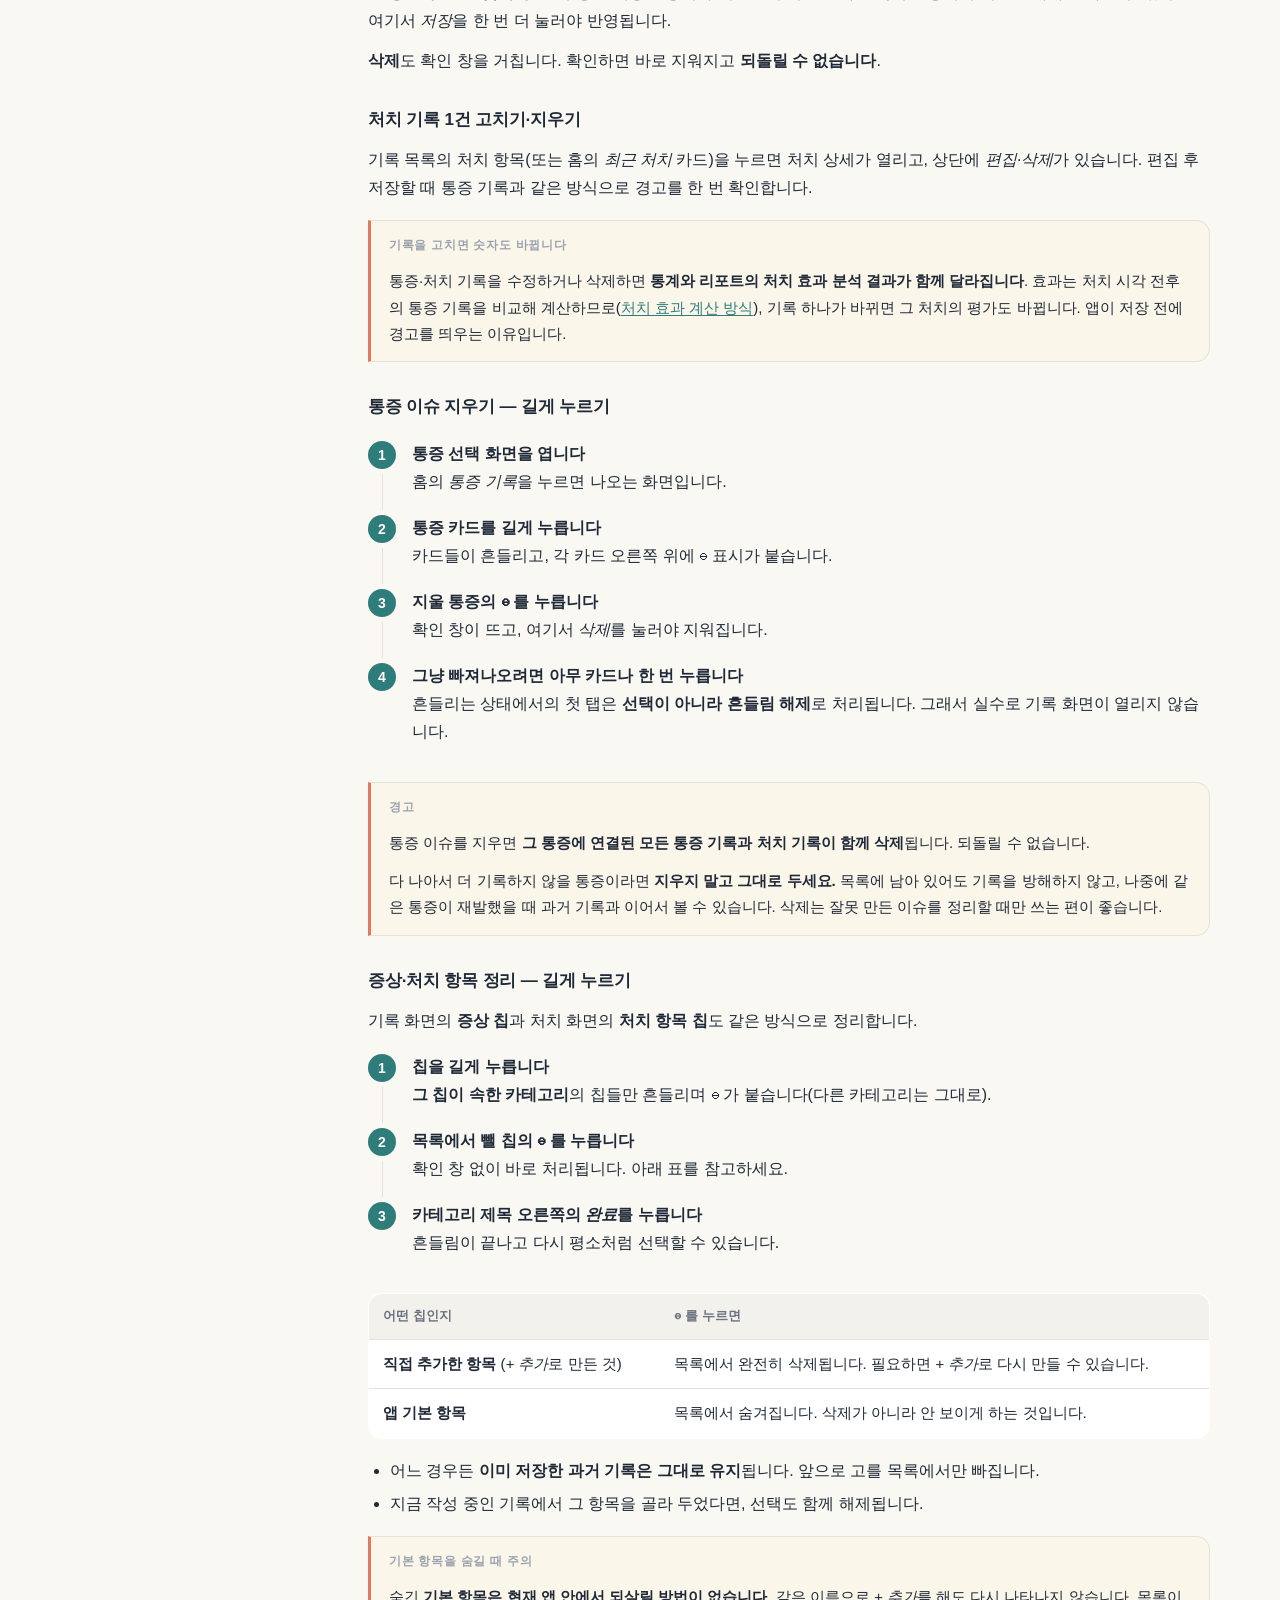
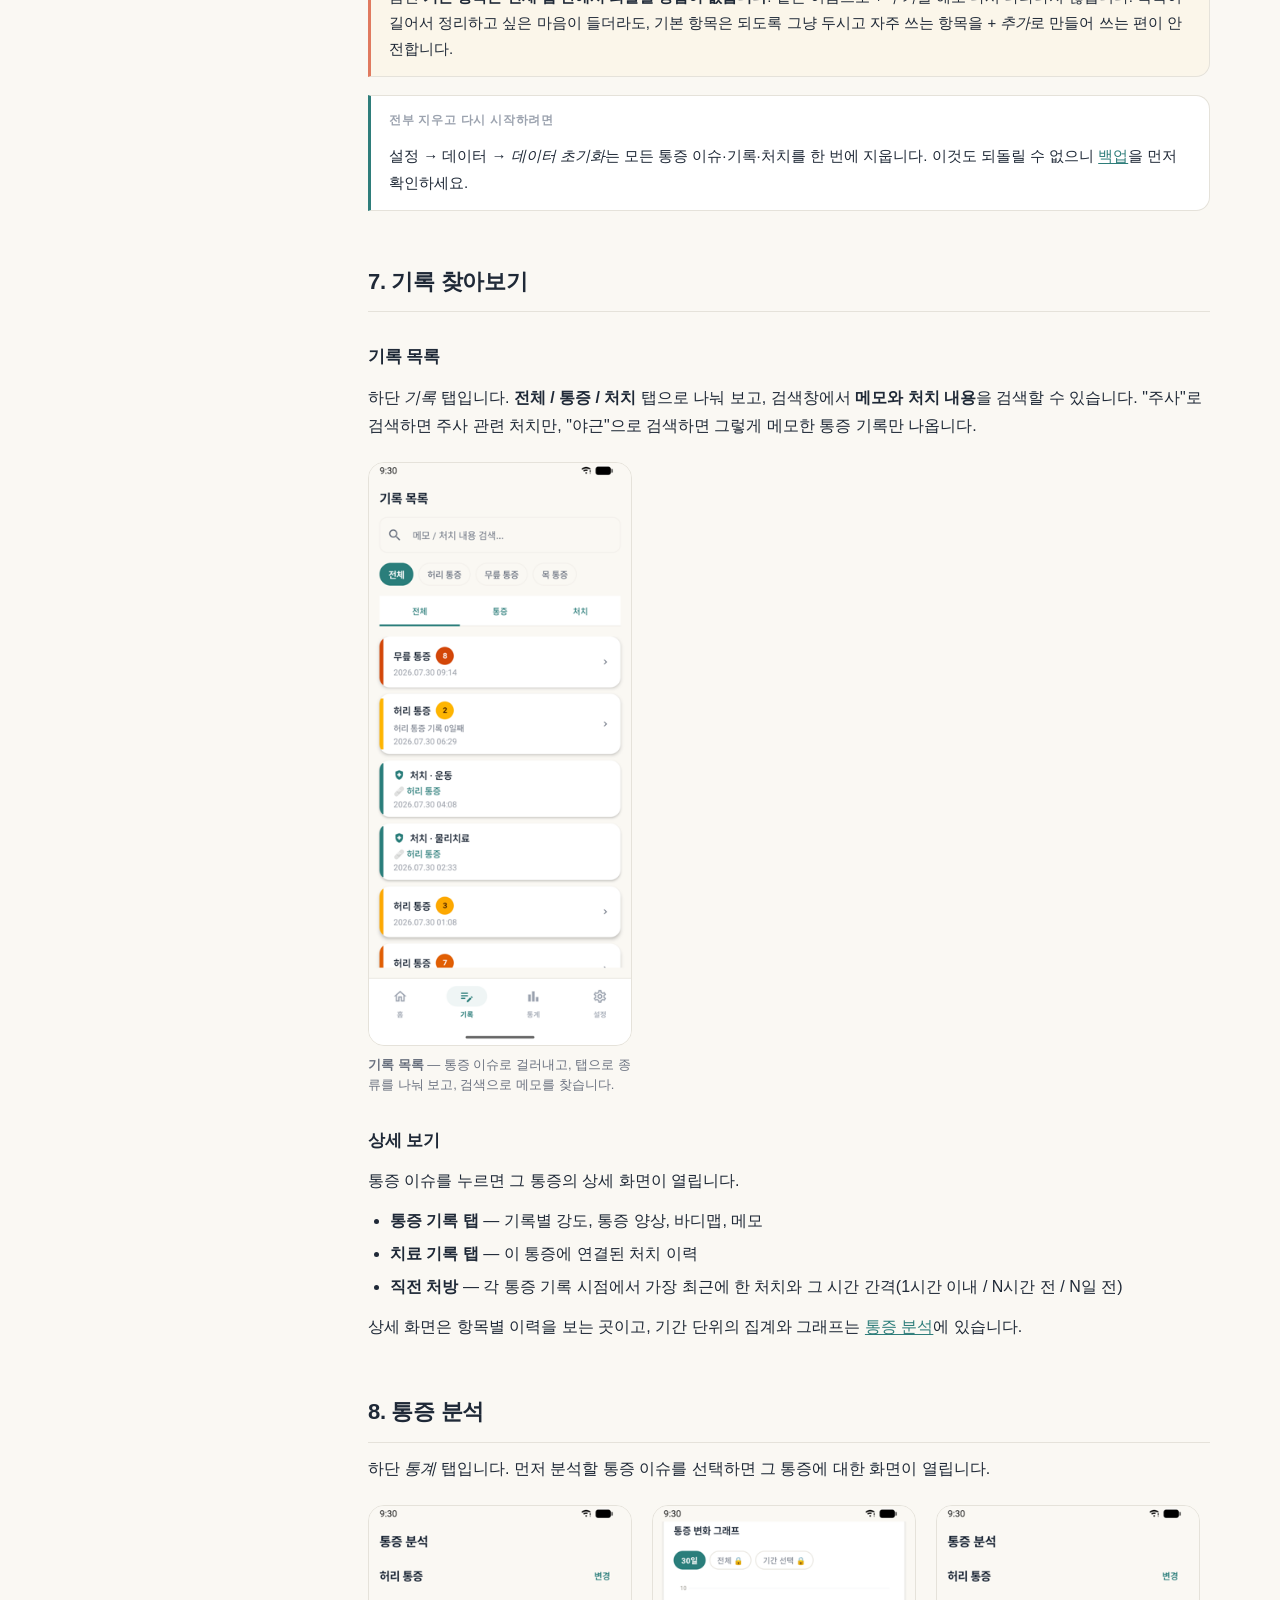
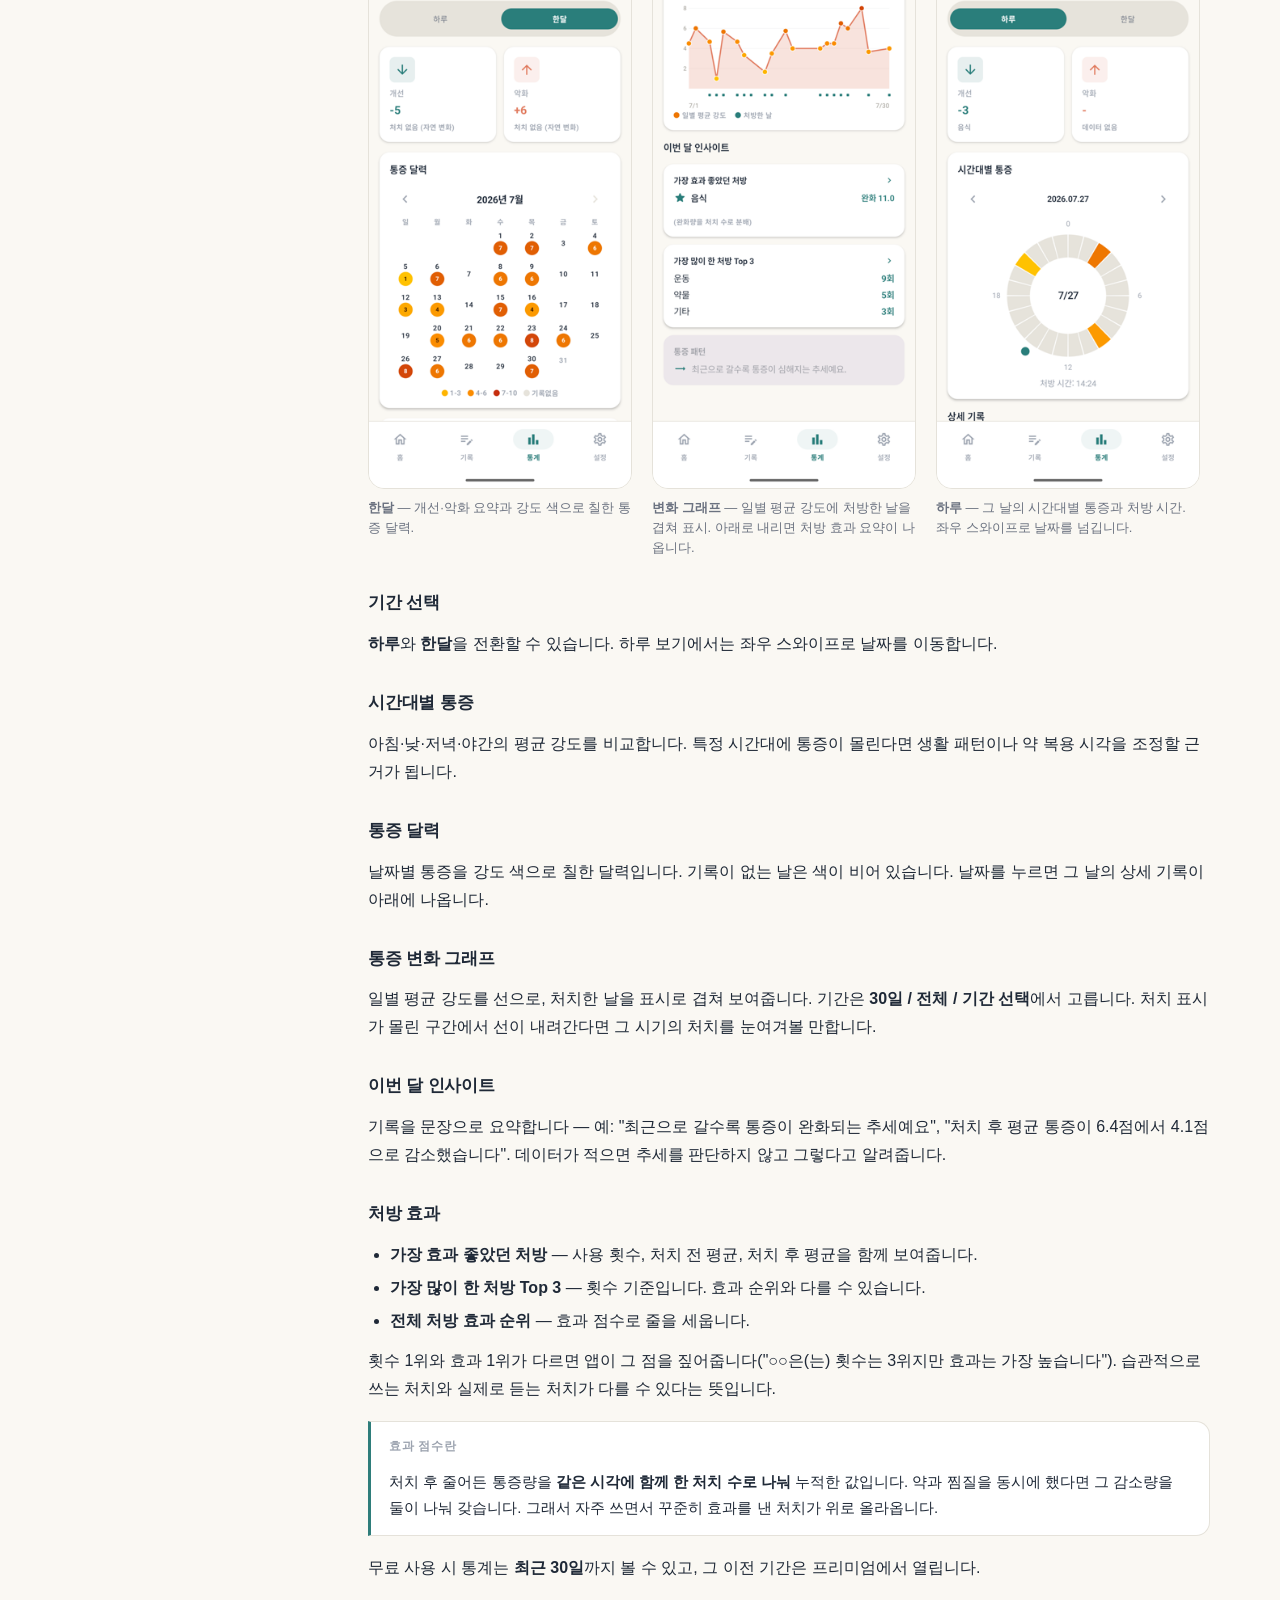
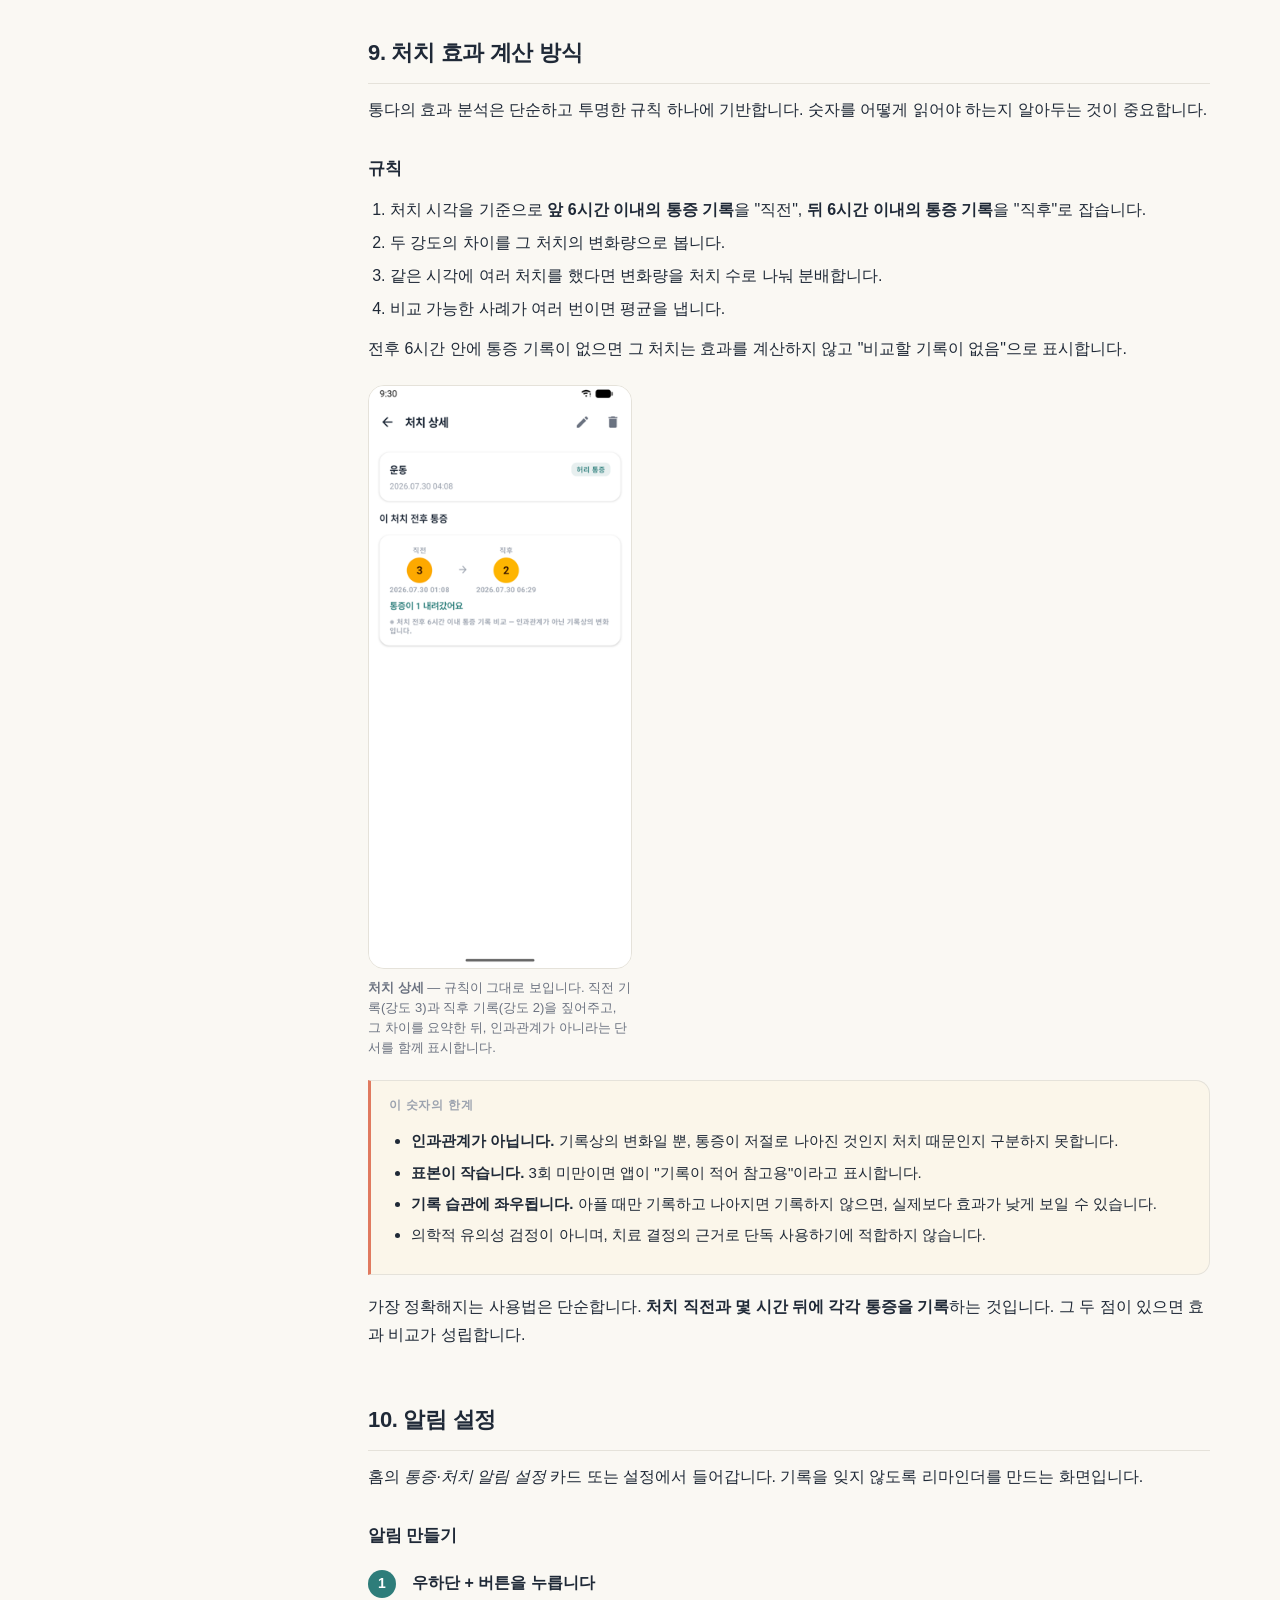
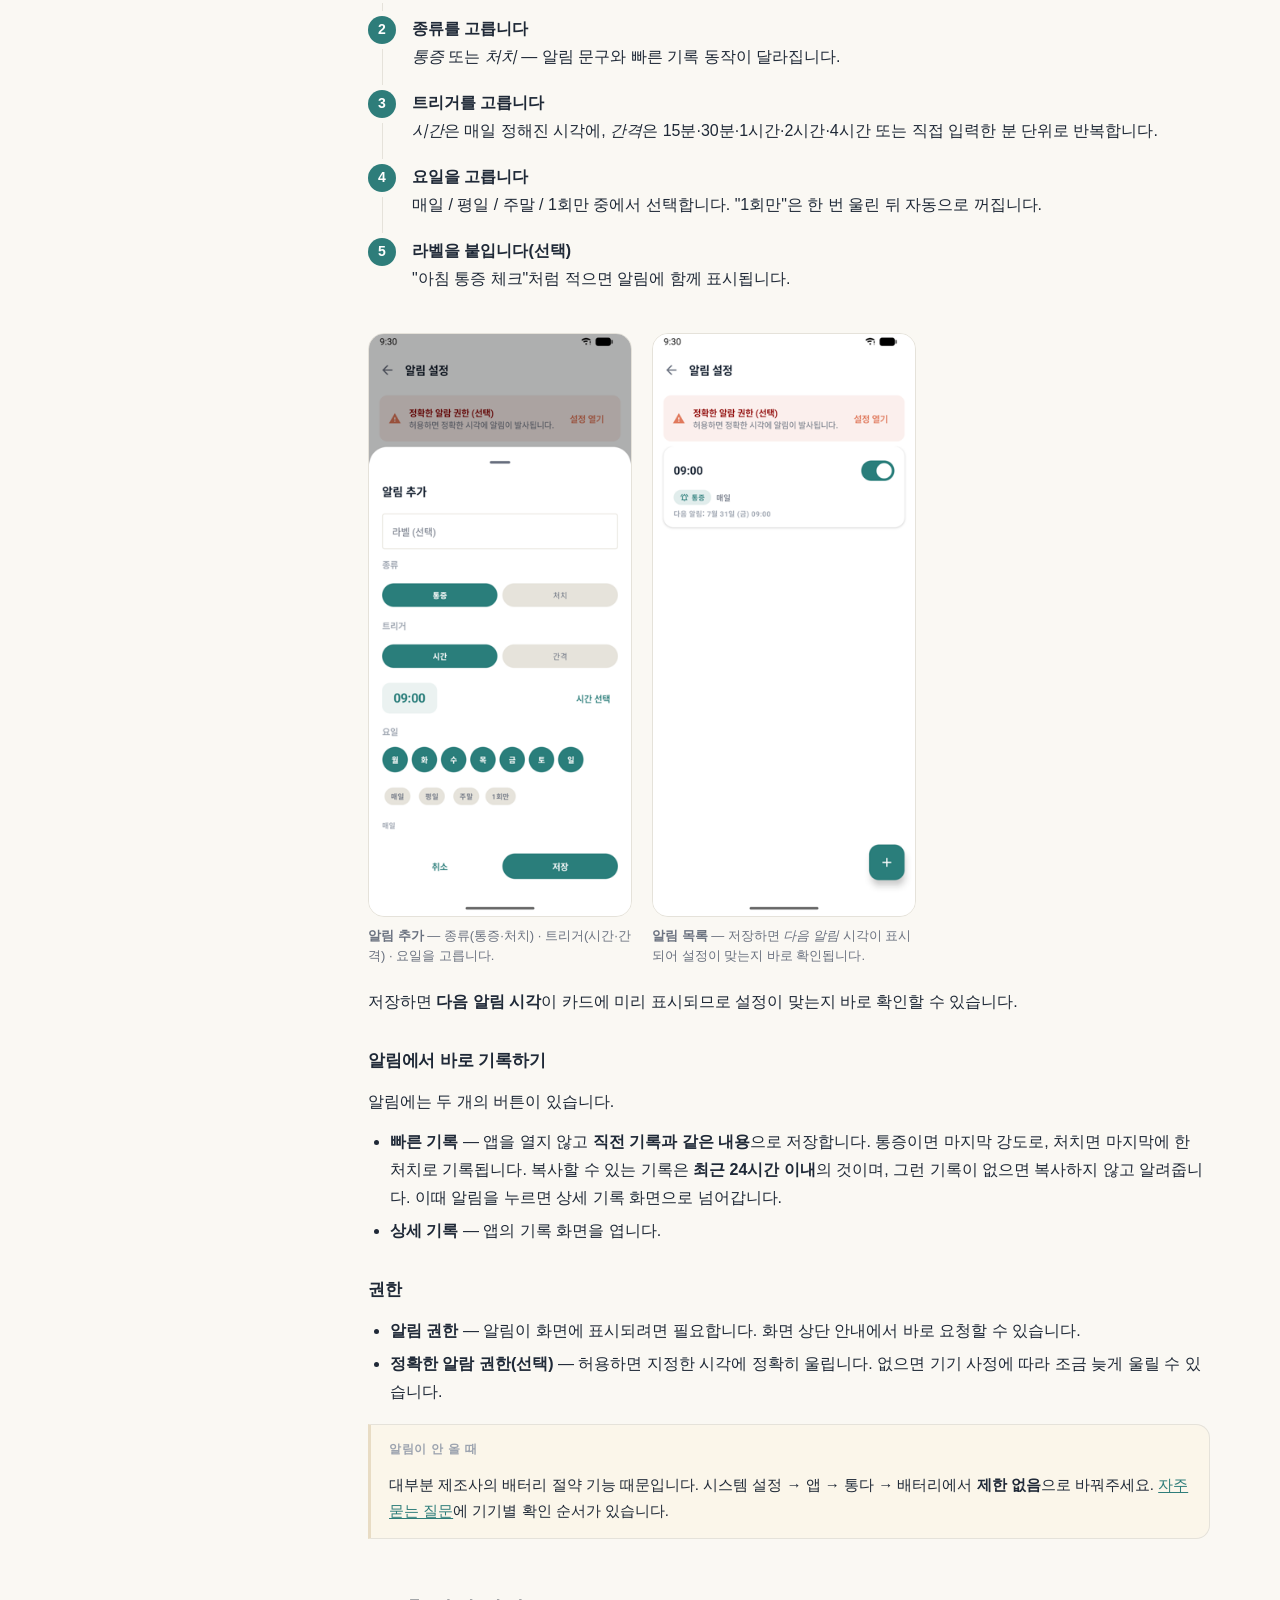
==== commit 7b8624a7: "docs: 실제 조작법 장 추가 — 길게 눌러 삭제, 수정 경로, 항목 관리 코드에서 확인한 제스처를 그대로 문서화했다. - 통증 이슈: 통증 선택에서 길게 누르기 → 카드 흔들림" ====
--- a/ko/index.html
+++ b/ko/index.html
@@ -30,6 +30,7 @@
     <li><a href="#pain">통증 기록하기</a></li>
     <li><a href="#bodymap">바디맵 사용법</a></li>
     <li><a href="#treatment">처치 기록하기</a></li>
+    <li><a href="#manage">고치기·지우기</a></li>
     <li><a href="#browse">기록 찾아보기</a></li>
     <li><a href="#stats">통증 분석</a></li>
     <li><a href="#effect">처치 효과 계산 방식</a></li>
@@ -53,6 +54,7 @@
   <div class="chips">
     <a class="chip" href="#quickstart">처음 시작하기</a>
     <a class="chip" href="#bodymap">바디맵 그리기</a>
+    <a class="chip" href="#manage">잘못 쓴 기록 고치기·지우기</a>
     <a class="chip" href="#report">병원에 보여줄 리포트</a>
     <a class="chip" href="#backup">기기 변경 · 백업</a>
     <a class="chip" href="#faq">알림이 안 올 때</a>
@@ -60,7 +62,7 @@
 </div>
 
 <section id="intro">
-  <h2>1. 통다는 어떤 앱인가요</h2>
+  <h2>통다는 어떤 앱인가요</h2>
   <p>통증은 시간이 지나면 기억이 흐려집니다. "지난달보다 나아졌나요?"라는 질문에 정확히 답하기 어렵고, 어떤 약이나 치료가 효과가 있었는지도 인상에 의존하게 됩니다. 통다는 그 간격을 메우기 위해 만들어졌습니다.</p>
   <ul>
     <li><strong>통증 기록</strong> — 언제, 어디가, 얼마나 아팠는지를 몸 그림(바디맵) 위에 직접 그려 남깁니다.</li>
@@ -72,13 +74,13 @@
 </section>
 
 <section id="quickstart">
-  <h2>2. 3분 만에 시작하기</h2>
+  <h2>3분 만에 시작하기</h2>
   <p>통다의 모든 기록은 <strong>통증 이슈</strong>에 연결됩니다. 통증 이슈는 "허리 통증", "편두통"처럼 추적하려는 통증 하나를 가리키는 이름입니다. 그래서 첫 단계는 통증 이슈를 만드는 것입니다.</p>
   <ol class="steps">
     <li><b>홈 화면에서 <em>통증 기록</em>을 누릅니다</b>빠른 기록 영역에 있습니다.</li>
     <li><b>통증 선택 화면에서 <em>+</em> 버튼으로 통증을 추가합니다</b>이름은 나중에 알아볼 수 있게 구체적으로 — 예: "오른쪽 어깨 통증", "생리통".</li>
     <li><b>만든 통증을 선택하면 기록 화면이 열립니다</b>기록 일시는 현재 시각으로 채워져 있고, 필요하면 바꿀 수 있습니다.</li>
-    <li><b><em>편집</em>을 눌러 바디맵에 아픈 부위를 그립니다</b>강도를 고르고 손가락으로 칠하면 됩니다. 자세한 조작은 <a href="#bodymap">4장</a>을 보세요.</li>
+    <li><b><em>편집</em>을 눌러 바디맵에 아픈 부위를 그립니다</b>강도를 고르고 손가락으로 칠하면 됩니다. 자세한 조작은 <a href="#bodymap">바디맵 사용법</a> 장을 보세요.</li>
     <li><b>증상 유형을 선택하고 메모를 남깁니다</b>"찌릿찌릿해요", "뻐근해요"처럼 느낌을 고르면 나중에 통증 양상 변화를 볼 수 있습니다.</li>
     <li><b>저장합니다</b>홈 화면 <em>최근 통증</em> 카드에 바로 반영됩니다.</li>
   </ol>
@@ -99,7 +101,7 @@
 </section>
 
 <section id="pain">
-  <h2>3. 통증 기록하기</h2>
+  <h2>통증 기록하기</h2>
   <p>홈의 <em>통증 기록</em> 또는 하단 탭에서 시작합니다. 기록 화면은 네 부분으로 되어 있습니다.</p>
 
   <figure class="shot">
@@ -125,16 +127,12 @@
   <h3>메모</h3>
   <p>날씨, 수면, 무리한 활동처럼 숫자로 남지 않는 맥락을 적어두면 나중에 원인을 되짚을 때 도움이 됩니다. 메모는 <a href="#browse">기록 목록의 검색</a>으로 찾을 수 있습니다.</p>
 
-  <h3>수정과 삭제</h3>
-  <p>기록 목록이나 상세 화면에서 기존 기록을 수정·삭제할 수 있습니다.</p>
-  <div class="warn">
-    <span class="label">주의</span>
-    <p>통증 기록을 수정하거나 삭제하면 <strong>통계와 리포트의 처치 효과 분석 결과가 함께 달라집니다</strong>. 효과 계산은 처치 시각 전후의 통증 기록을 비교하는 방식이라, 기록 하나가 바뀌면 그 처치의 평가도 바뀝니다. 삭제는 되돌릴 수 없습니다.</p>
-  </div>
+  <h3>기록을 고치거나 지우려면</h3>
+  <p>저장한 기록의 수정·삭제, 통증 이슈 삭제, 증상·처치 항목 정리는 조작 방법이 각각 다릅니다. <a href="#manage">고치기·지우기</a> 장에 모아 두었습니다.</p>
 </section>
 
 <section id="bodymap">
-  <h2>4. 바디맵 사용법</h2>
+  <h2>바디맵 사용법</h2>
   <p>바디맵은 몸 그림 위에 아픈 부위를 직접 칠하는 화면입니다. 앞면과 뒷면을 전환해 각각 기록할 수 있습니다.</p>
 
   <figure class="shot">
@@ -187,7 +185,7 @@
 </section>
 
 <section id="treatment">
-  <h2>5. 처치 기록하기</h2>
+  <h2>처치 기록하기</h2>
   <p>홈의 <em>처치 기록</em>에서 시작합니다. 처치는 복약, 물리치료, 주사, 스트레칭, 온·냉찜질처럼 통증에 대해 한 모든 조치를 뜻합니다.</p>
   <ol class="steps">
     <li><b>기록 일시를 확인합니다</b>효과 분석은 이 시각을 기준으로 전후 통증을 비교합니다. 실제 처치 시각을 넣어주세요.</li>
@@ -206,8 +204,85 @@
   <p>처치 기록을 누르면 <strong>처치 상세</strong> 화면이 열립니다. 여기서는 이 처치 전후의 통증, 이 통증에서 해당 처치를 몇 번 썼는지, 평균 효과를 볼 수 있습니다. 수정·삭제도 이 화면에서 하며, 통증 기록과 마찬가지로 통계에 영향을 줍니다.</p>
 </section>
 
+<section id="manage">
+  <h2>고치기·지우기</h2>
+  <p>통다에서 무언가를 지우는 방법은 대상에 따라 다릅니다. <strong>기록</strong>은 상세 화면의 버튼으로, <strong>통증 이슈와 증상·처치 항목</strong>은 <strong>길게 누르기</strong>로 지웁니다. 실수로 지우기 어렵게 하려고 일부러 다르게 만든 부분입니다.</p>
+
+  <div class="tablewrap">
+  <table>
+    <thead><tr><th>대상</th><th>수정</th><th>삭제</th></tr></thead>
+    <tbody>
+      <tr><td>통증 기록 1건</td><td>상세 보기 → 상단 ✏️</td><td>상세 보기 → 상단 🗑</td></tr>
+      <tr><td>처치 기록 1건</td><td>처치 상세 → <em>편집</em></td><td>처치 상세 → <em>삭제</em></td></tr>
+      <tr><td>통증 이슈</td><td>이름·상태 변경은 지원하지 않습니다</td><td>통증 선택에서 <strong>길게 누르기</strong> → ⊖</td></tr>
+      <tr><td>증상·처치 항목</td><td>이름 변경은 없습니다 (새로 추가)</td><td>칩을 <strong>길게 누르기</strong> → ⊖</td></tr>
+    </tbody>
+  </table>
+  </div>
+
+  <h3>통증 기록 1건 고치기·지우기</h3>
+  <ol class="steps">
+    <li><b>기록을 엽니다</b>하단 <em>기록</em> 탭에서 통증 기록을 누르거나, 홈의 <em>최근 통증</em> 카드를 누릅니다. 상세 보기가 열립니다.</li>
+    <li><b>상단 오른쪽 아이콘을 씁니다</b>📄 리포트 · ✏️ 편집 · 🗑 삭제 — 세 아이콘 모두 <strong>지금 화면에 보이는 그 기록</strong>에 적용됩니다.</li>
+    <li><b>다른 기록으로 옮기려면 ← → 화살표</b>같은 통증의 <em>이전 기록</em>·<em>최신 기록</em>으로 넘어갑니다. 옮긴 뒤 편집·삭제를 누르면 <strong>옮겨간 그 기록</strong>이 대상이 됩니다. 지우기 전에 화면의 날짜·강도를 확인하세요.</li>
+  </ol>
+  <p><strong>편집</strong>을 누르면 기록 화면이 그때 저장한 내용 그대로 열립니다. 일시·바디맵·증상·메모를 모두 고칠 수 있고, <em>저장</em>을 누르면 <strong>경고가 한 번 뜹니다</strong> — "수정한 내용은 통계와 리포트의 치료 효과 분석에 반영되어 기존 결과가 달라질 수 있어요". 여기서 <em>저장</em>을 한 번 더 눌러야 반영됩니다.</p>
+  <p><strong>삭제</strong>도 확인 창을 거칩니다. 확인하면 바로 지워지고 <strong>되돌릴 수 없습니다</strong>.</p>
+
+  <h3>처치 기록 1건 고치기·지우기</h3>
+  <p>기록 목록의 처치 항목(또는 홈의 <em>최근 처치</em> 카드)을 누르면 처치 상세가 열리고, 상단에 <em>편집</em>·<em>삭제</em>가 있습니다. 편집 후 저장할 때 통증 기록과 같은 방식으로 경고를 한 번 확인합니다.</p>
+
+  <div class="warn">
+    <span class="label">기록을 고치면 숫자도 바뀝니다</span>
+    <p>통증·처치 기록을 수정하거나 삭제하면 <strong>통계와 리포트의 처치 효과 분석 결과가 함께 달라집니다</strong>. 효과는 처치 시각 전후의 통증 기록을 비교해 계산하므로(<a href="#effect">처치 효과 계산 방식</a>), 기록 하나가 바뀌면 그 처치의 평가도 바뀝니다. 앱이 저장 전에 경고를 띄우는 이유입니다.</p>
+  </div>
+
+  <h3>통증 이슈 지우기 — 길게 누르기</h3>
+  <ol class="steps">
+    <li><b>통증 선택 화면을 엽니다</b>홈의 <em>통증 기록</em>을 누르면 나오는 화면입니다.</li>
+    <li><b>통증 카드를 길게 누릅니다</b>카드들이 흔들리고, 각 카드 오른쪽 위에 ⊖ 표시가 붙습니다.</li>
+    <li><b>지울 통증의 ⊖ 를 누릅니다</b>확인 창이 뜨고, 여기서 <em>삭제</em>를 눌러야 지워집니다.</li>
+    <li><b>그냥 빠져나오려면 아무 카드나 한 번 누릅니다</b>흔들리는 상태에서의 첫 탭은 <strong>선택이 아니라 흔들림 해제</strong>로 처리됩니다. 그래서 실수로 기록 화면이 열리지 않습니다.</li>
+  </ol>
+  <div class="warn">
+    <span class="label">경고</span>
+    <p>통증 이슈를 지우면 <strong>그 통증에 연결된 모든 통증 기록과 처치 기록이 함께 삭제</strong>됩니다. 되돌릴 수 없습니다.</p>
+    <p>다 나아서 더 기록하지 않을 통증이라면 <strong>지우지 말고 그대로 두세요.</strong> 목록에 남아 있어도 기록을 방해하지 않고, 나중에 같은 통증이 재발했을 때 과거 기록과 이어서 볼 수 있습니다. 삭제는 잘못 만든 이슈를 정리할 때만 쓰는 편이 좋습니다.</p>
+  </div>
+
+  <h3>증상·처치 항목 정리 — 길게 누르기</h3>
+  <p>기록 화면의 <strong>증상 칩</strong>과 처치 화면의 <strong>처치 항목 칩</strong>도 같은 방식으로 정리합니다.</p>
+  <ol class="steps">
+    <li><b>칩을 길게 누릅니다</b><strong>그 칩이 속한 카테고리</strong>의 칩들만 흔들리며 ⊖ 가 붙습니다(다른 카테고리는 그대로).</li>
+    <li><b>목록에서 뺄 칩의 ⊖ 를 누릅니다</b>확인 창 없이 바로 처리됩니다. 아래 표를 참고하세요.</li>
+    <li><b>카테고리 제목 오른쪽의 <em>완료</em>를 누릅니다</b>흔들림이 끝나고 다시 평소처럼 선택할 수 있습니다.</li>
+  </ol>
+  <div class="tablewrap">
+  <table>
+    <thead><tr><th>어떤 칩인지</th><th>⊖ 를 누르면</th></tr></thead>
+    <tbody>
+      <tr><td><strong>직접 추가한 항목</strong> (<em>+ 추가</em>로 만든 것)</td><td>목록에서 완전히 삭제됩니다. 필요하면 <em>+ 추가</em>로 다시 만들 수 있습니다.</td></tr>
+      <tr><td><strong>앱 기본 항목</strong></td><td>목록에서 숨겨집니다. 삭제가 아니라 안 보이게 하는 것입니다.</td></tr>
+    </tbody>
+  </table>
+  </div>
+  <ul>
+    <li>어느 경우든 <strong>이미 저장한 과거 기록은 그대로 유지</strong>됩니다. 앞으로 고를 목록에서만 빠집니다.</li>
+    <li>지금 작성 중인 기록에서 그 항목을 골라 두었다면, 선택도 함께 해제됩니다.</li>
+  </ul>
+  <div class="warn">
+    <span class="label">기본 항목을 숨길 때 주의</span>
+    <p>숨긴 <strong>기본 항목은 현재 앱 안에서 되살릴 방법이 없습니다</strong>. 같은 이름으로 <em>+ 추가</em>를 해도 다시 나타나지 않습니다. 목록이 길어서 정리하고 싶은 마음이 들더라도, 기본 항목은 되도록 그냥 두시고 자주 쓰는 항목을 <em>+ 추가</em>로 만들어 쓰는 편이 안전합니다.</p>
+  </div>
+
+  <div class="note">
+    <span class="label">전부 지우고 다시 시작하려면</span>
+    <p>설정 → 데이터 → <em>데이터 초기화</em>는 모든 통증 이슈·기록·처치를 한 번에 지웁니다. 이것도 되돌릴 수 없으니 <a href="#backup">백업</a>을 먼저 확인하세요.</p>
+  </div>
+</section>
+
 <section id="browse">
-  <h2>6. 기록 찾아보기</h2>
+  <h2>기록 찾아보기</h2>
   <h3>기록 목록</h3>
   <p>하단 <em>기록</em> 탭입니다. <strong>전체 / 통증 / 처치</strong> 탭으로 나눠 보고, 검색창에서 <strong>메모와 처치 내용</strong>을 검색할 수 있습니다. "주사"로 검색하면 주사 관련 처치만, "야근"으로 검색하면 그렇게 메모한 통증 기록만 나옵니다.</p>
 
@@ -227,7 +302,7 @@
 </section>
 
 <section id="stats">
-  <h2>7. 통증 분석</h2>
+  <h2>통증 분석</h2>
   <p>하단 <em>통계</em> 탭입니다. 먼저 분석할 통증 이슈를 선택하면 그 통증에 대한 화면이 열립니다.</p>
 
   <div class="shots">
@@ -275,7 +350,7 @@
 </section>
 
 <section id="effect">
-  <h2>8. 처치 효과 계산 방식</h2>
+  <h2>처치 효과 계산 방식</h2>
   <p>통다의 효과 분석은 단순하고 투명한 규칙 하나에 기반합니다. 숫자를 어떻게 읽어야 하는지 알아두는 것이 중요합니다.</p>
   <h3>규칙</h3>
   <ol>
@@ -303,7 +378,7 @@
 </section>
 
 <section id="notif">
-  <h2>9. 알림 설정</h2>
+  <h2>알림 설정</h2>
   <p>홈의 <em>통증·처치 알림 설정</em> 카드 또는 설정에서 들어갑니다. 기록을 잊지 않도록 리마인더를 만드는 화면입니다.</p>
 
   <h3>알림 만들기</h3>
@@ -345,7 +420,7 @@
 </section>
 
 <section id="widget">
-  <h2>10. 홈 화면 위젯</h2>
+  <h2>홈 화면 위젯</h2>
   <p>홈 화면에 위젯을 올리면 앱을 열지 않고도 최근 통증을 확인하고 기록 화면으로 바로 갈 수 있습니다. 홈 화면을 길게 눌러 위젯 목록에서 통다를 선택하세요.</p>
   <p>위젯을 놓은 뒤 설정에서 다음을 조절합니다.</p>
   <ul>
@@ -355,7 +430,7 @@
 </section>
 
 <section id="report">
-  <h2>11. 리포트 내보내기</h2>
+  <h2>리포트 내보내기</h2>
   <p>진료 때 보여줄 문서를 만드는 기능입니다. 설정 → 리포트 → <em>리포트 내보내기</em>, 또는 통증 상세 화면에서 만들 수 있습니다. 통증 이슈를 고르면 저장 위치를 지정하는 화면이 열리고, <strong>PDF 파일</strong>로 저장됩니다.</p>
 
   <h3>리포트에 담기는 내용</h3>
@@ -368,7 +443,7 @@
       <tr><td>핵심 요약</td><td>평균 강도, 최근 7일, 최대 강도, 초기 대비 추세, 통증이 잦은 시간대</td></tr>
       <tr><td>통증 추이</td><td>일별 평균 강도 그래프에 처치한 날을 표시</td></tr>
       <tr><td>동반 증상 빈도</td><td>많이 기록된 증상 유형 순서</td></tr>
-      <tr><td>치료 반응</td><td>처치별 사용 횟수와 전후 통증 변화 (계산 방식은 <a href="#effect">8장</a>)</td></tr>
+      <tr><td>치료 반응</td><td>처치별 사용 횟수와 전후 통증 변화 (계산 방식은 <a href="#effect">처치 효과 계산 방식</a>)</td></tr>
       <tr><td>타임라인 · 부록</td><td>기간 내 모든 통증·처치 기록의 시간순 목록</td></tr>
     </tbody>
   </table>
@@ -382,7 +457,7 @@
 </section>
 
 <section id="backup">
-  <h2>12. 백업과 복원</h2>
+  <h2>백업과 복원</h2>
   <p>기록이 기기 안에만 있으므로, <strong>기기를 바꾸거나 앱을 삭제하기 전에는 반드시 백업</strong>하세요. 설정 → 데이터에서 합니다.</p>
 
   <h3>데이터 내보내기</h3>
@@ -404,7 +479,7 @@
 </section>
 
 <section id="settings">
-  <h2>13. 언어·글자 크기</h2>
+  <h2>언어·글자 크기</h2>
   <h3>언어</h3>
   <p>설정 → 언어에서 <strong>시스템 기본값 / 한국어 / English</strong>를 고릅니다. 기기 언어와 무관하게 앱 언어만 바꿀 수 있습니다. 선택하면 바로 적용되며, 이 설명서의 언어도 앱 설정을 따라 열립니다.</p>
   <p>직접 만든 증상·처치 항목은 입력한 언어 그대로 남습니다. 앱이 기본 제공하는 항목만 번역되어 표시됩니다.</p>
@@ -418,7 +493,7 @@
 </section>
 
 <section id="premium">
-  <h2>14. 무료 사용 범위와 프리미엄</h2>
+  <h2>무료 사용 범위와 프리미엄</h2>
   <p>통다는 무료로 쓸 수 있고, 광고와 몇 가지 한도가 있습니다. 프리미엄은 <strong>한 번 결제하면 평생</strong> 유지되는 방식입니다(구독이 아닙니다).</p>
   <div class="tablewrap">
   <table>
@@ -442,7 +517,7 @@
 </section>
 
 <section id="privacy">
-  <h2>15. 내 데이터는 어디에 있나요</h2>
+  <h2>내 데이터는 어디에 있나요</h2>
   <ul>
     <li><strong>기록은 기기 안에 저장됩니다.</strong> 계정 가입이나 로그인이 없고, 통증·처치 기록을 서버로 올리지 않습니다.</li>
     <li><strong>백업 파일은 사용자가 관리합니다.</strong> 내보내기로 만든 <code>.tngd</code> 파일을 어디에 둘지는 직접 정합니다.</li>
@@ -453,7 +528,7 @@
 </section>
 
 <section id="faq">
-  <h2>16. 자주 묻는 질문</h2>
+  <h2>자주 묻는 질문</h2>
 
   <details>
     <summary>알림이 오지 않습니다.</summary>
@@ -478,8 +553,20 @@
   </details>
 
   <details>
+    <summary>통증 이름을 잘못 지었어요. 바꿀 수 있나요?</summary>
+    <p>현재 통증 이슈의 <strong>이름 변경은 지원하지 않습니다</strong>. 상태(활성·만성·완화됨)도 앱에서 바꿀 수 없고, 새로 만든 통증은 항상 "활성"으로 시작합니다.</p>
+    <p>기록이 아직 거의 없다면 <a href="#manage">길게 눌러 지우고</a> 새 이름으로 다시 만드는 편이 빠릅니다. 기록이 이미 쌓였다면 이름은 그냥 두는 것을 권합니다 — 지우면 그 통증의 모든 기록과 처치가 함께 사라지고, 이름이 마음에 안 드는 것보다 기록을 잃는 손해가 큽니다.</p>
+  </details>
+
+  <details>
+    <summary>실수로 기본 증상(또는 처치) 항목을 숨겼습니다.</summary>
+    <p>안타깝지만 <strong>앱 안에서 되살릴 방법이 없습니다</strong>. 같은 이름으로 <em>+ 추가</em>를 해도 숨김이 풀리지 않습니다. 같은 뜻의 항목을 <strong>조금 다른 이름</strong>으로 직접 추가해 쓰시는 것이 현재의 유일한 우회 방법입니다(예: "쑤셔요" → "쑤심").</p>
+    <p>과거 기록에 들어 있던 항목은 그대로 남아 있으니 통계와 리포트는 영향을 받지 않습니다.</p>
+  </details>
+
+  <details>
     <summary>통계가 "데이터 부족"으로 나옵니다.</summary>
-    <p>추세와 효과 계산에는 최소한의 기록 수가 필요합니다. 특히 처치 효과는 <strong>처치 전후 6시간 안에 통증 기록이 있어야</strong> 계산됩니다(<a href="#effect">8장</a>). 처치할 때 직전과 몇 시간 뒤 통증을 함께 기록하면 빠르게 채워집니다. 비교 사례가 3회 이상 모이면 신뢰도 안내가 사라집니다.</p>
+    <p>추세와 효과 계산에는 최소한의 기록 수가 필요합니다. 특히 처치 효과는 <strong>처치 전후 6시간 안에 통증 기록이 있어야</strong> 계산됩니다(<a href="#effect">처치 효과 계산 방식</a>). 처치할 때 직전과 몇 시간 뒤 통증을 함께 기록하면 빠르게 채워집니다. 비교 사례가 3회 이상 모이면 신뢰도 안내가 사라집니다.</p>
   </details>
 
   <details>
@@ -504,7 +591,7 @@
 </section>
 
 <section id="disclaimer">
-  <h2>17. 의료 관련 안내</h2>
+  <h2>의료 관련 안내</h2>
   <div class="warn">
     <p>통다는 <strong>기록과 정리를 돕는 도구</strong>이며, 의료기기가 아닙니다. 질병의 진단·치료·예방을 목적으로 하지 않습니다.</p>
     <p>앱이 보여주는 추세와 처치 효과는 사용자가 입력한 기록에서 계산한 <strong>참고 지표</strong>입니다. 통계적 유의성이나 의학적 인과관계를 보장하지 않으며, 약의 복용·중단·변경을 포함한 어떤 치료 결정도 앱의 숫자만으로 내리지 마세요. 반드시 의사·약사와 상의하시기 바랍니다.</p>
--- a/assets/manual.css
+++ b/assets/manual.css
@@ -237,12 +237,22 @@
 
 section { margin: 0 0 52px; scroll-margin-top: 84px; }
 
+/* Chapter numbers are generated, not written into the markup — inserting a
+   chapter must never mean renumbering every heading by hand. */
+main { counter-reset: chapter; }
+
 h2 {
   font-size: 22px;
   letter-spacing: -0.015em;
   margin: 0 0 6px;
   padding-bottom: 10px;
   border-bottom: 1px solid var(--border);
+}
+
+section > h2 { counter-increment: chapter; }
+
+section > h2::before {
+  content: counter(chapter) ". ";
 }
 
 h3 {
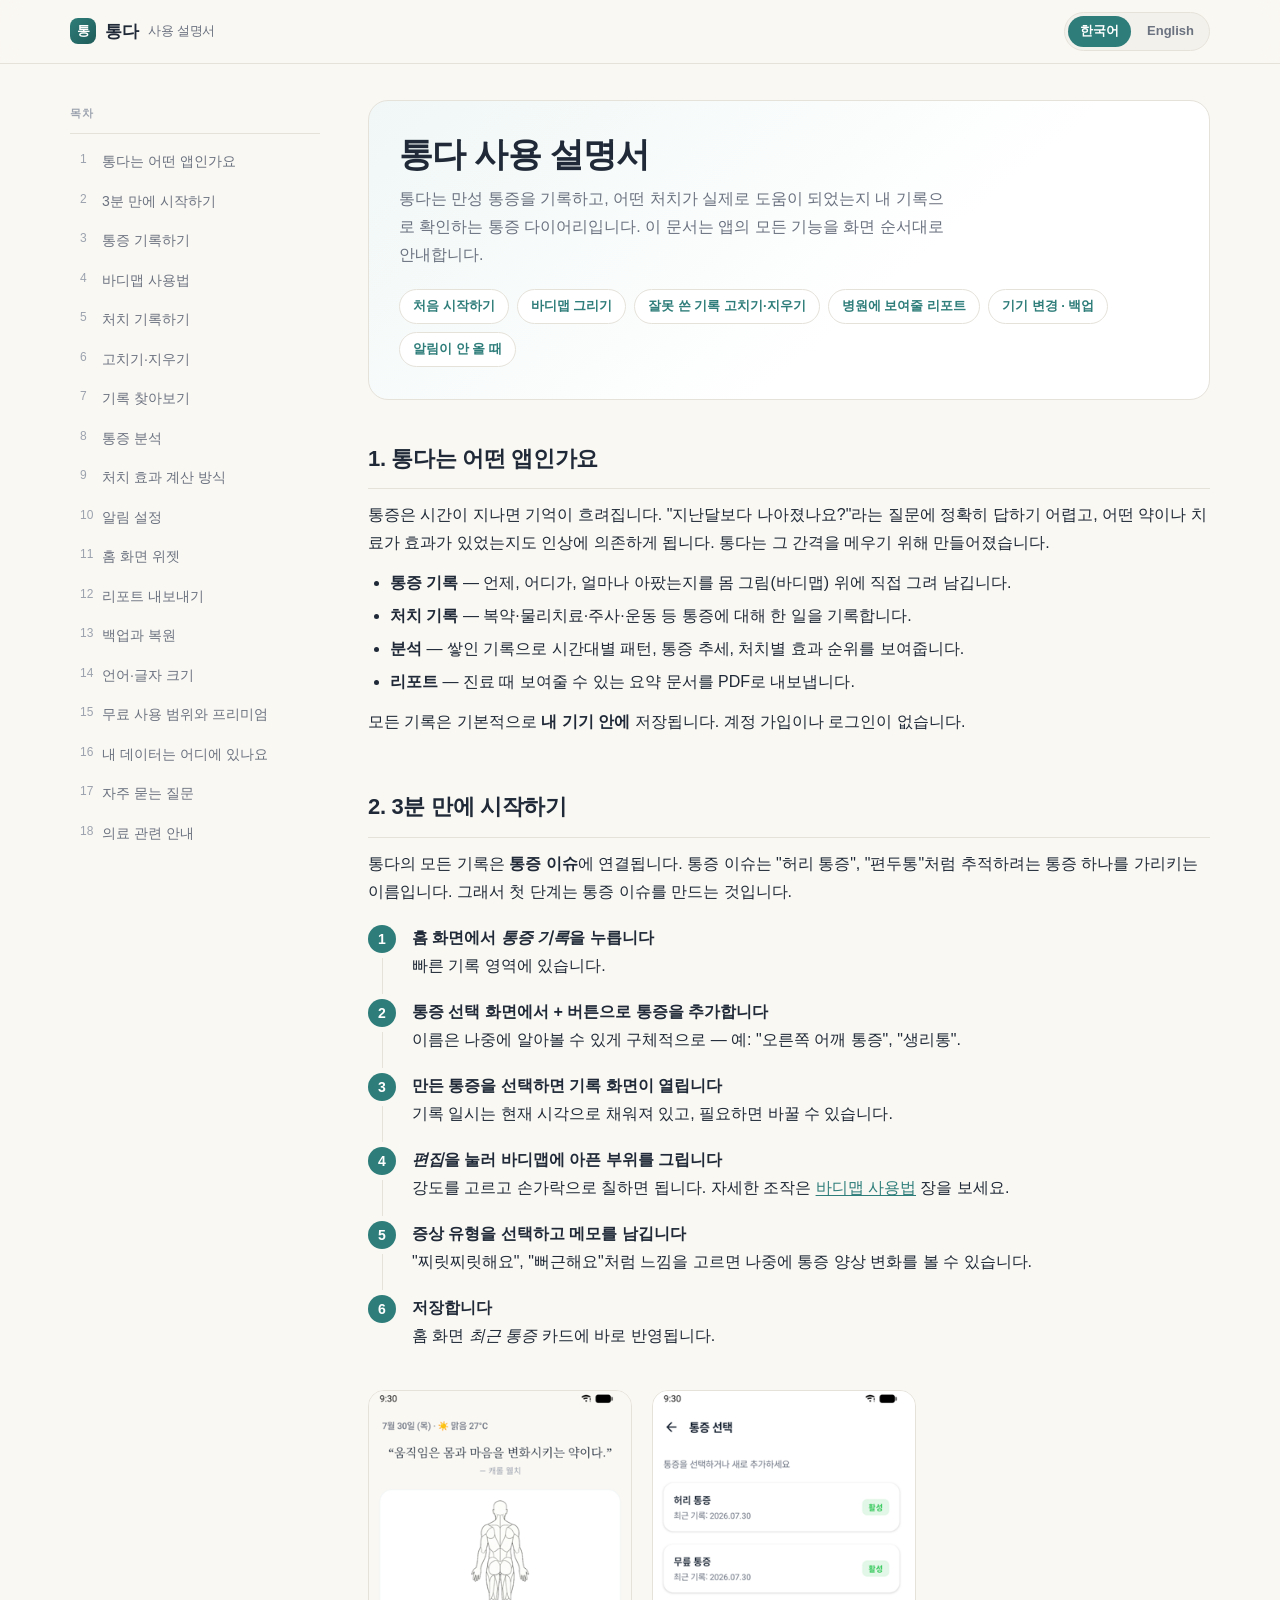
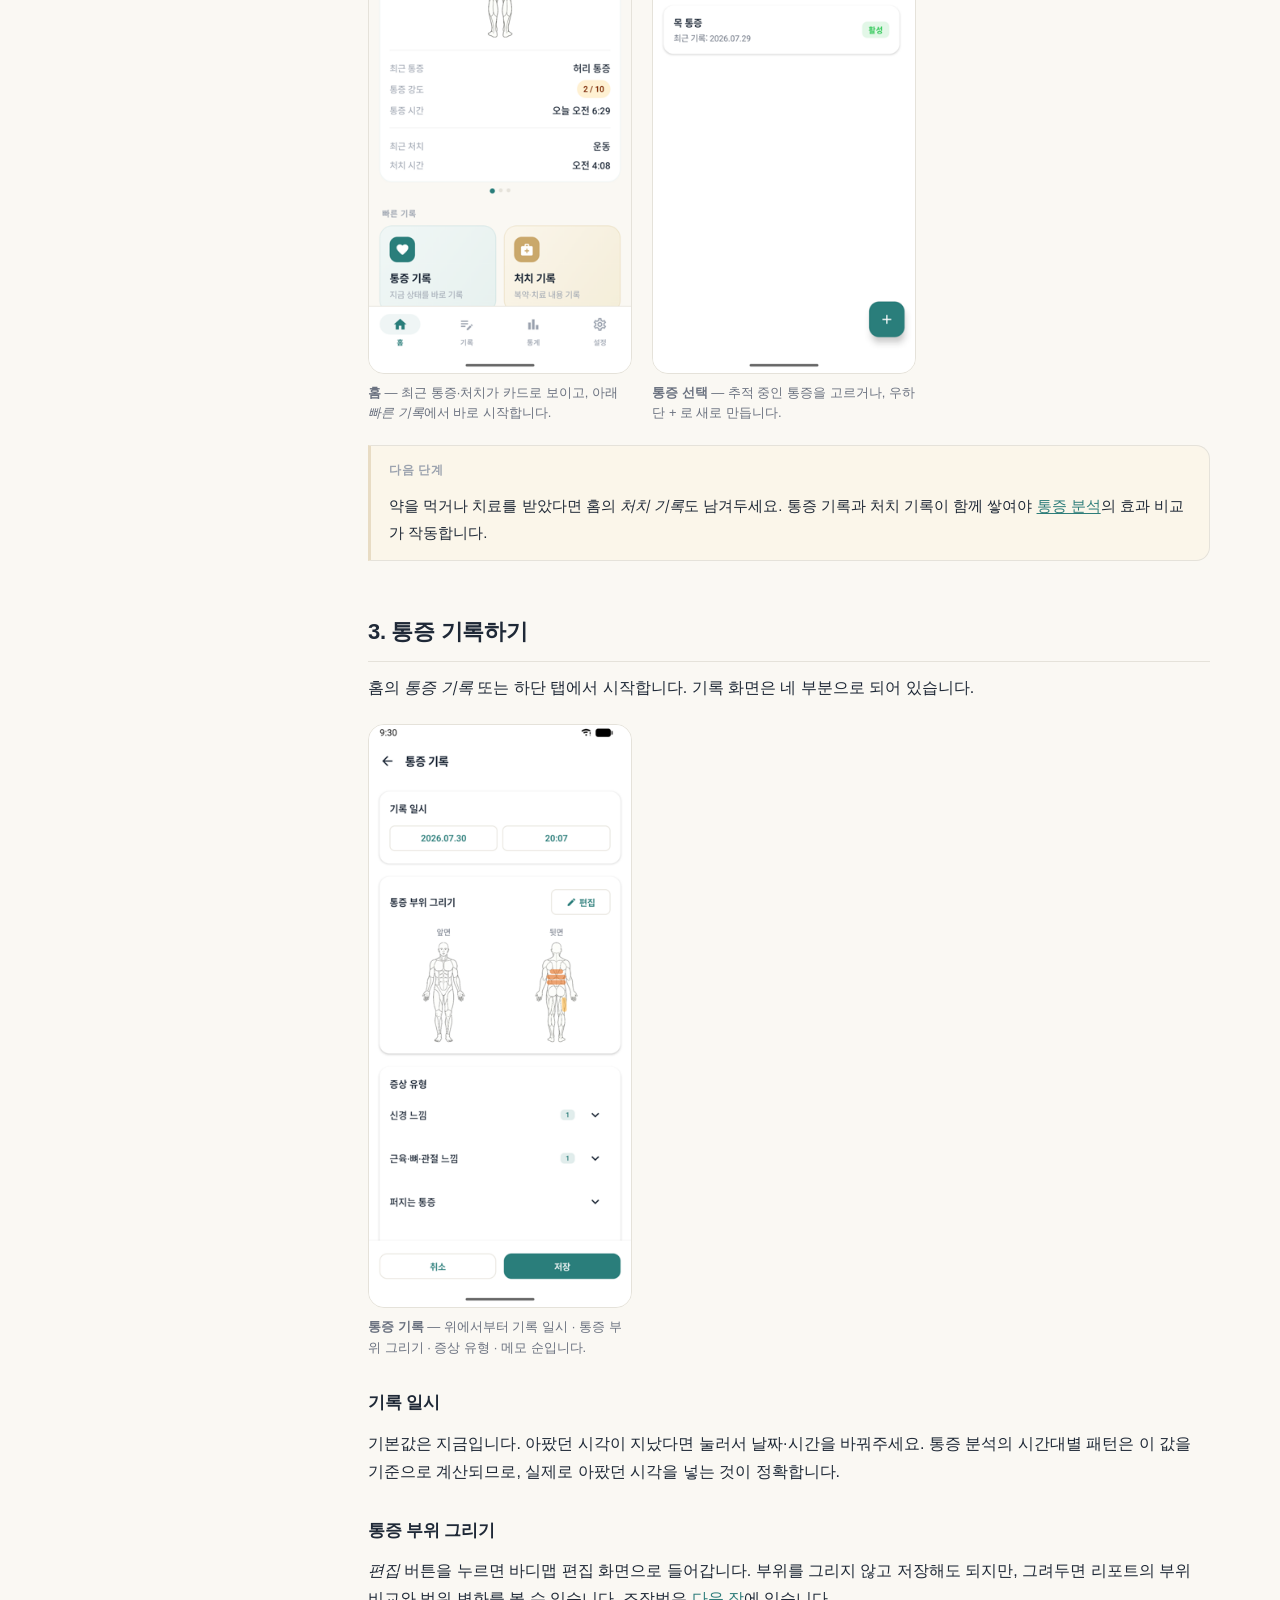
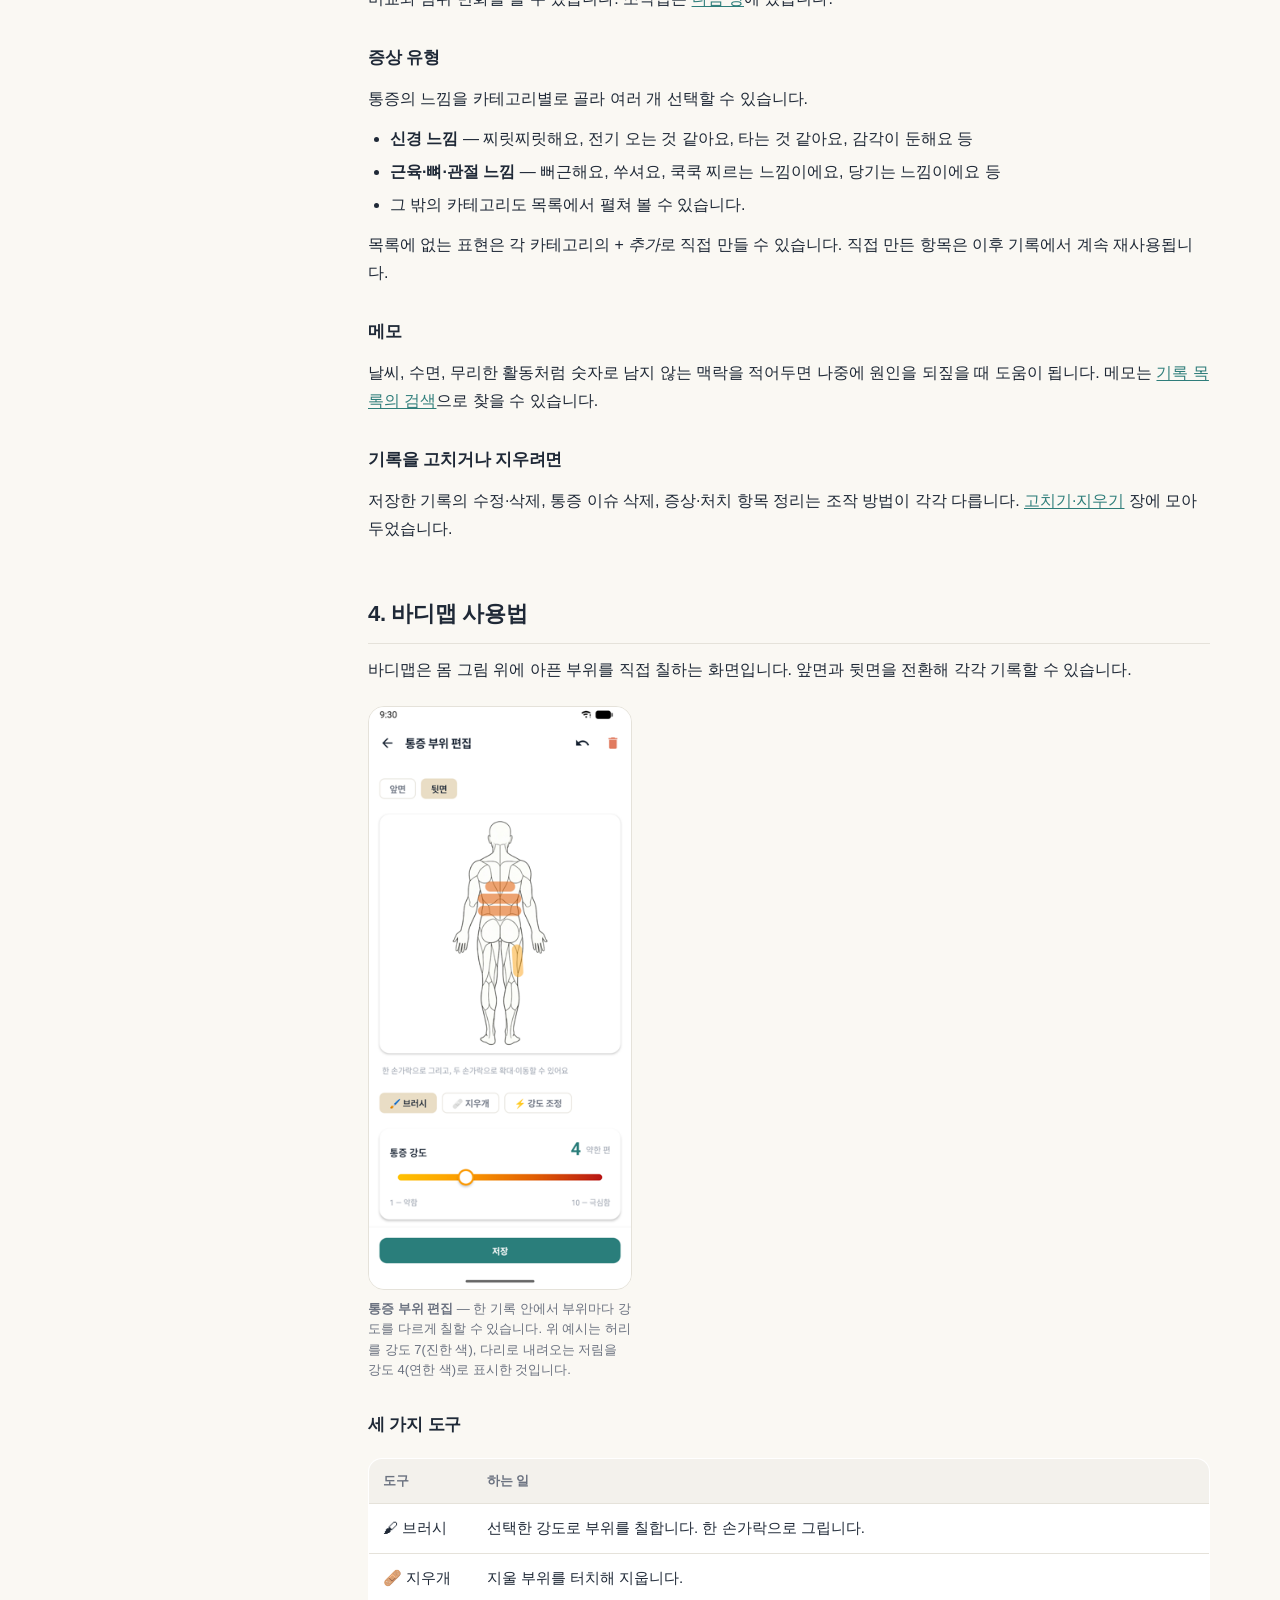
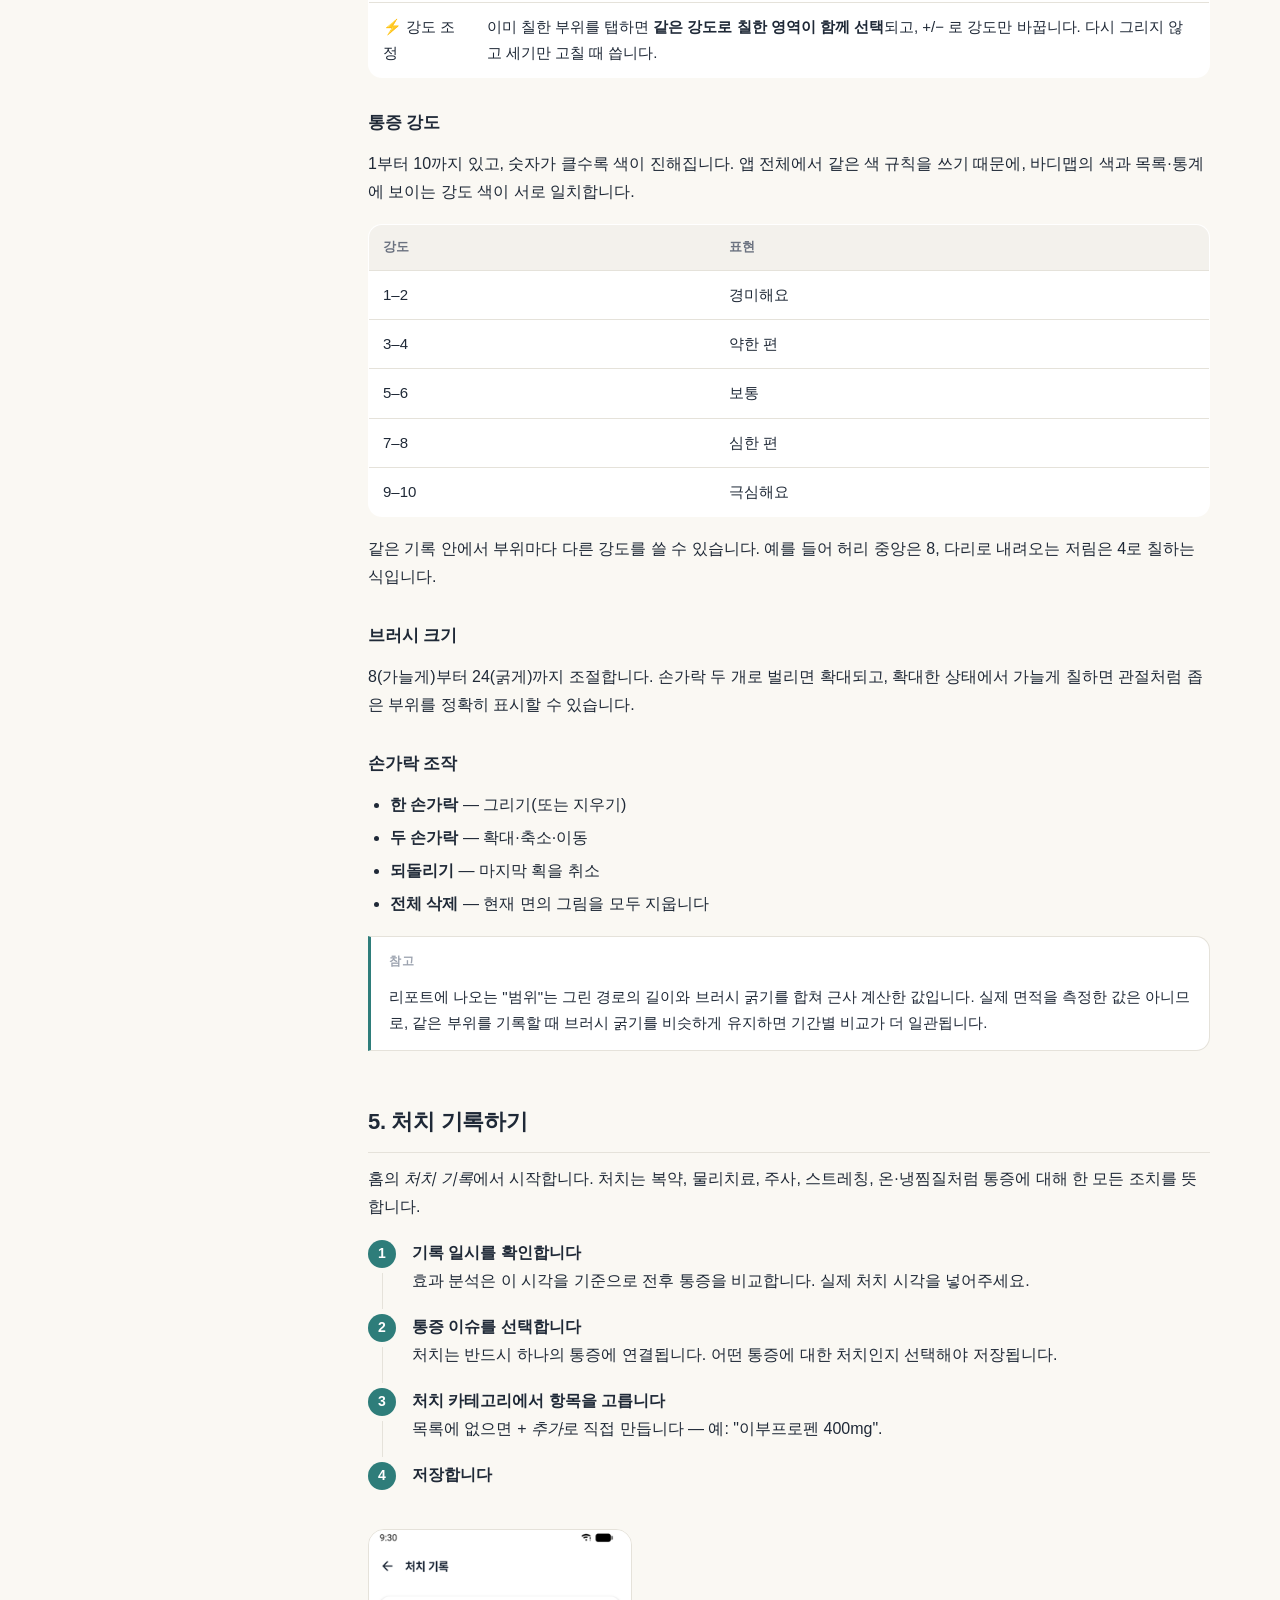
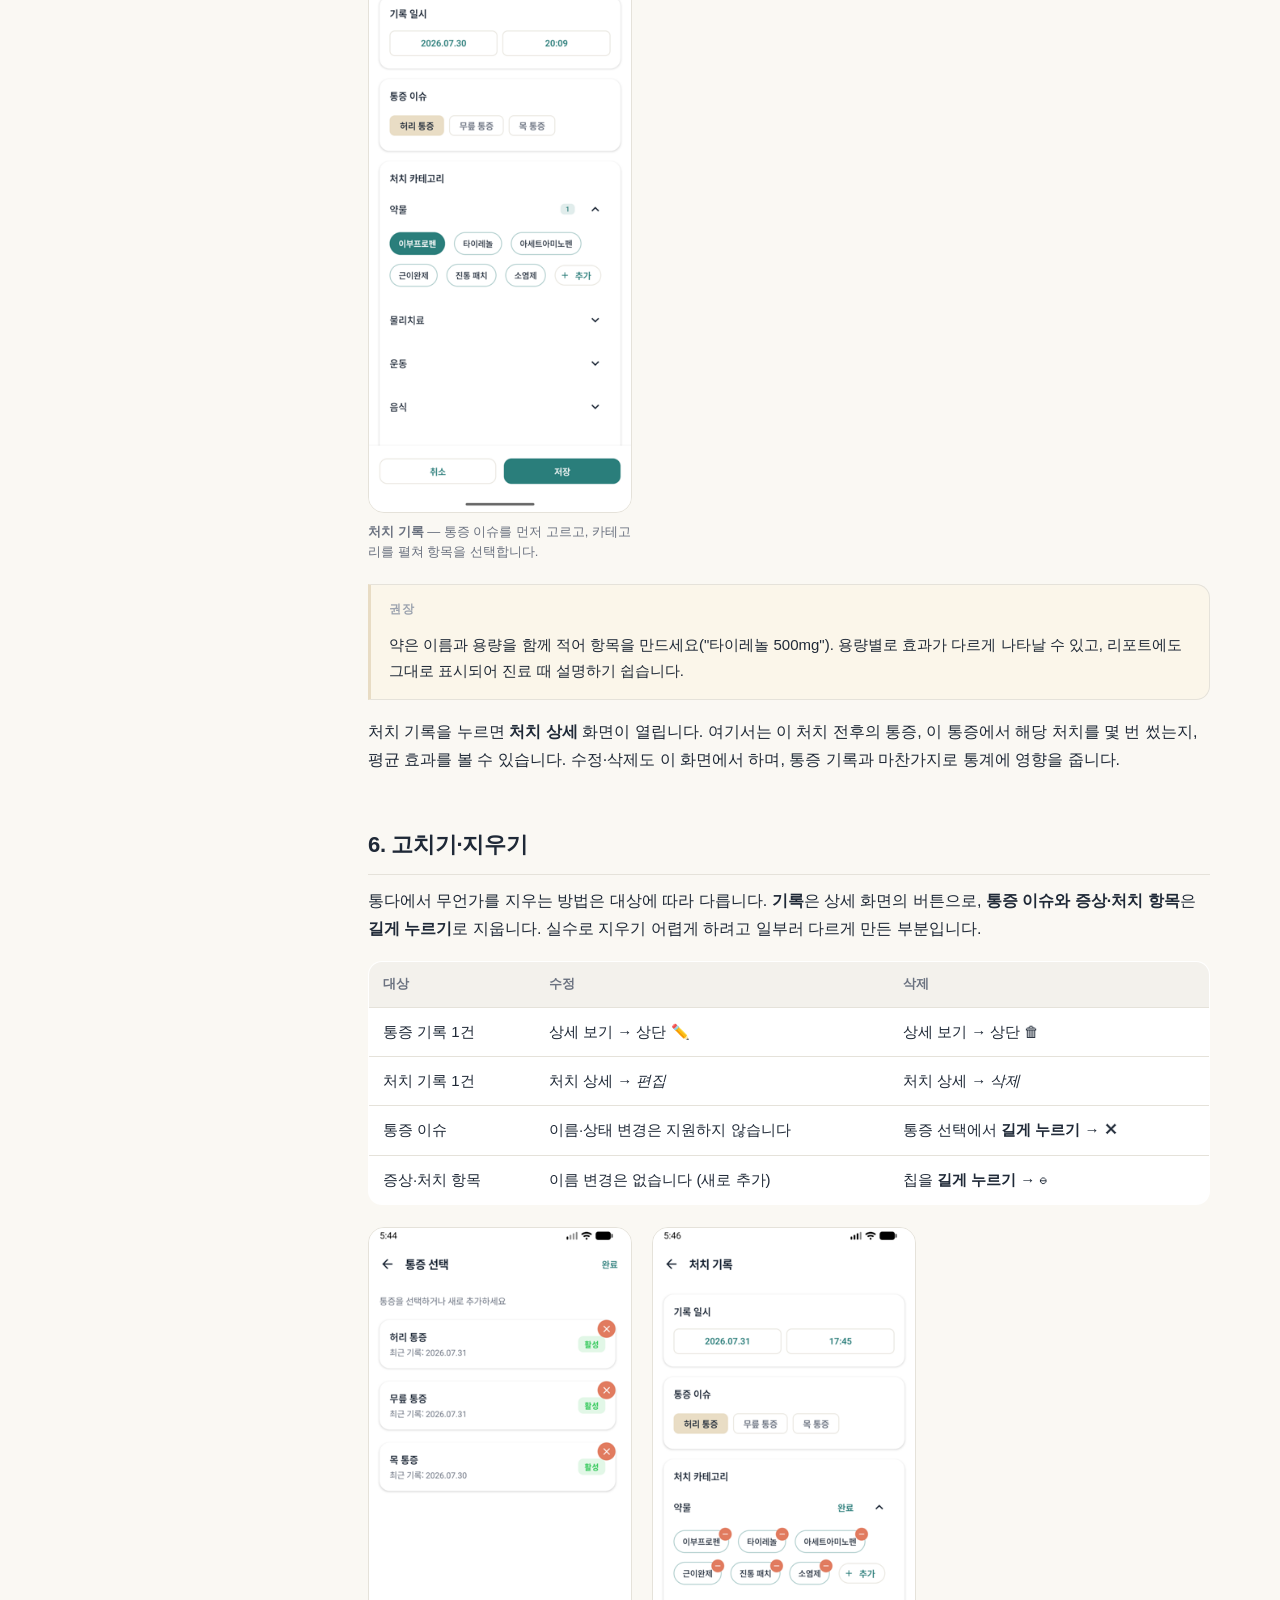
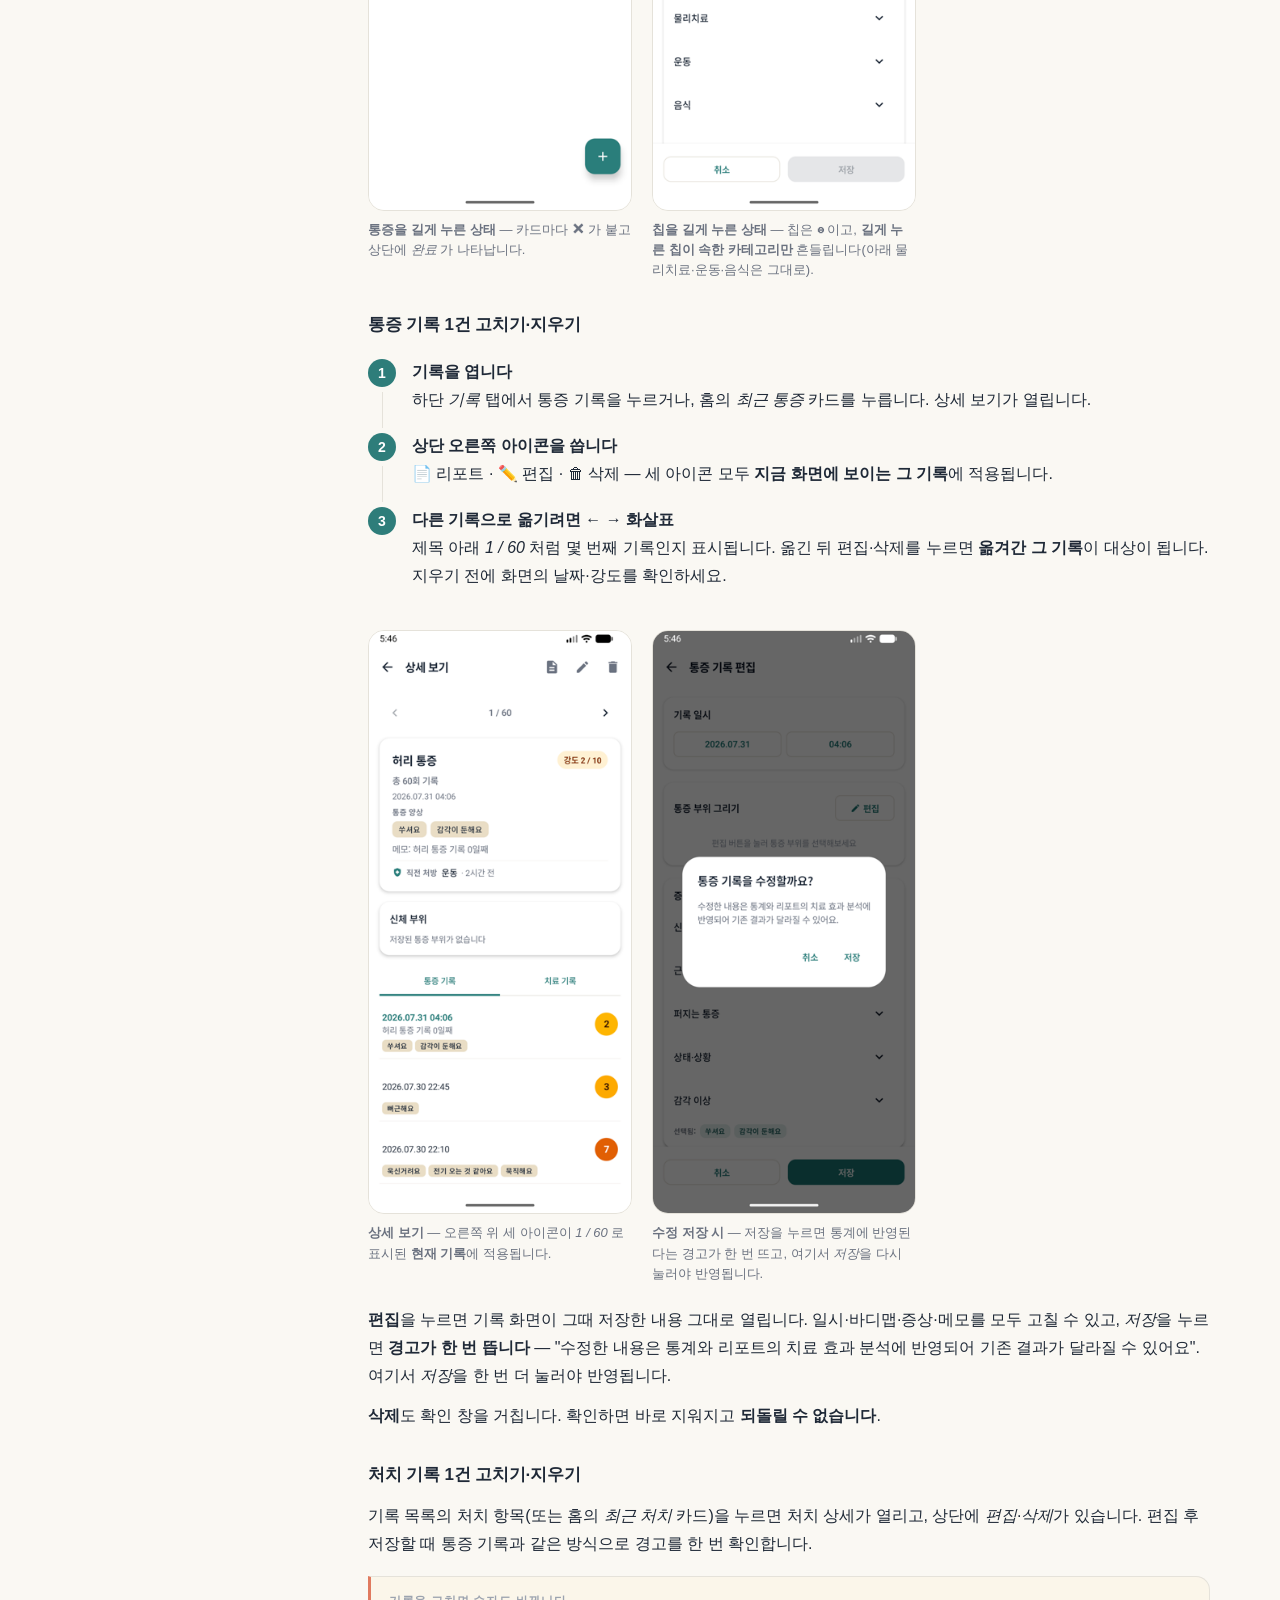
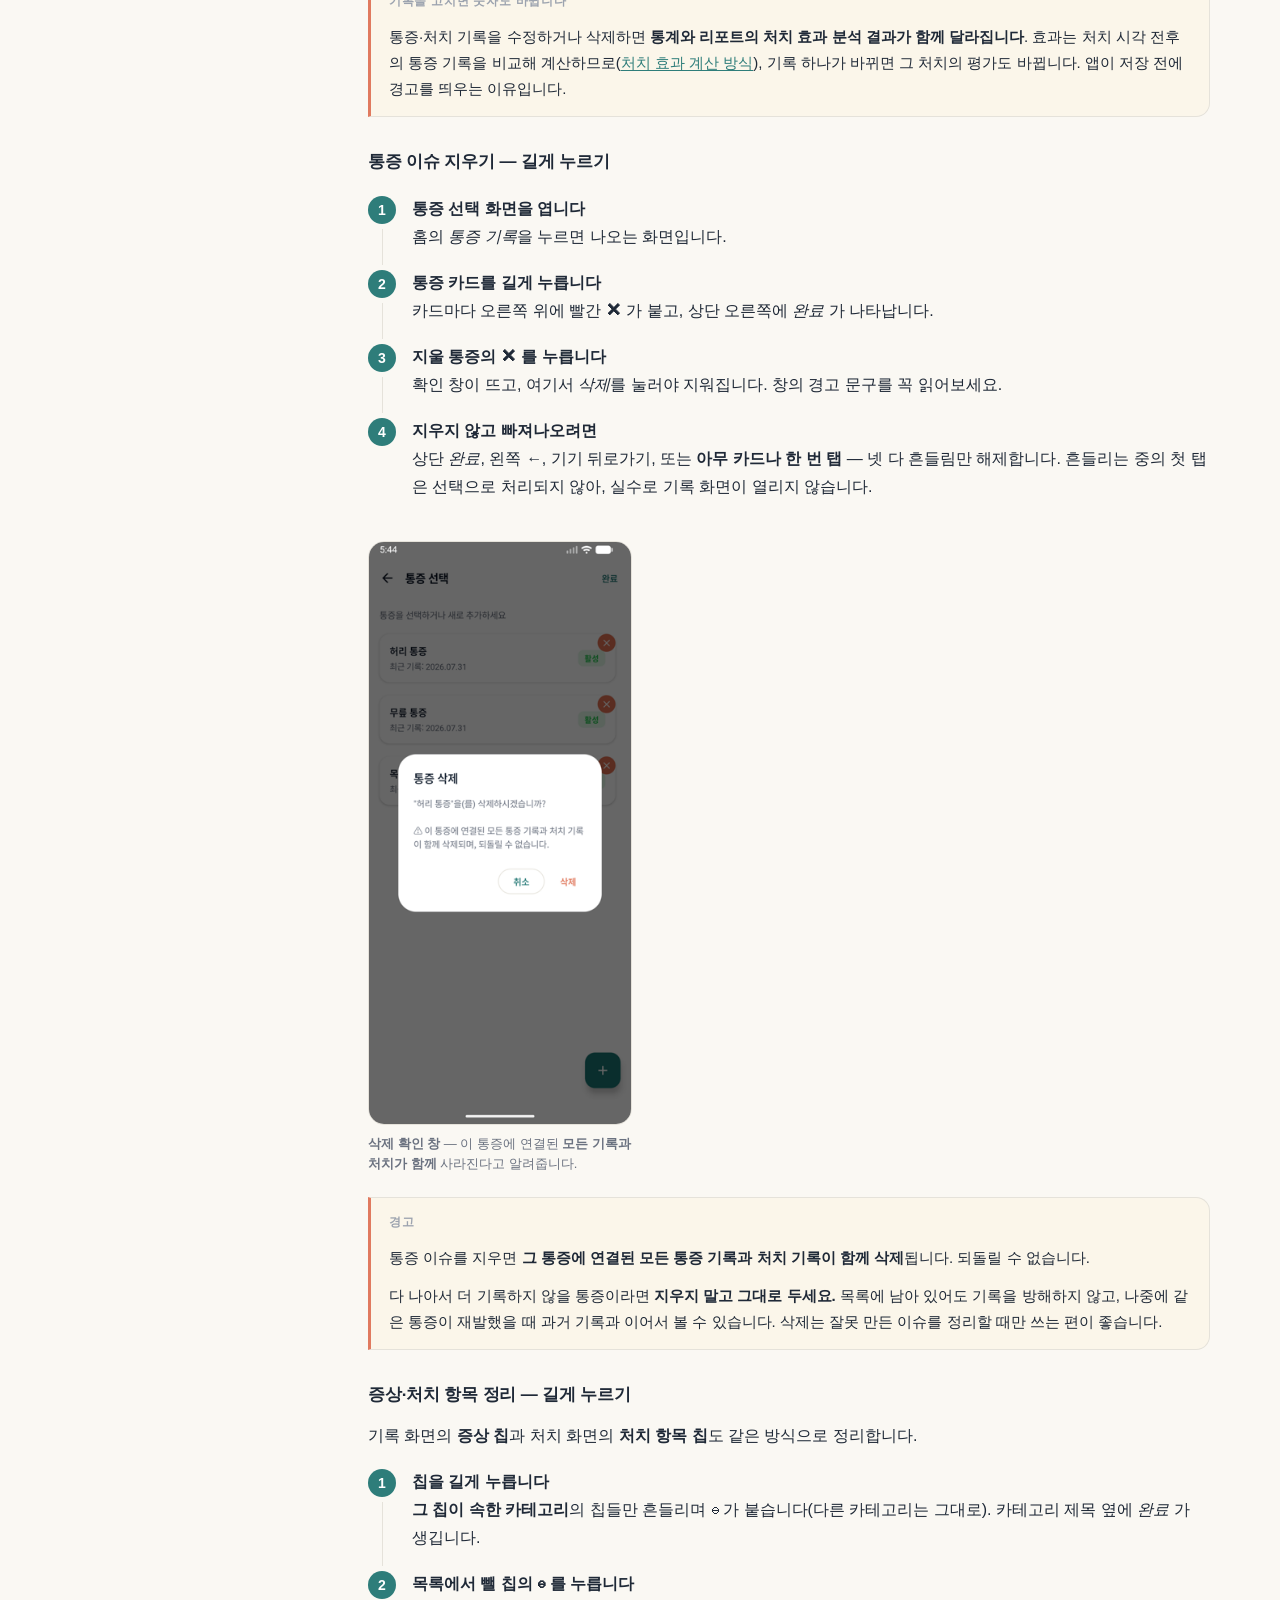
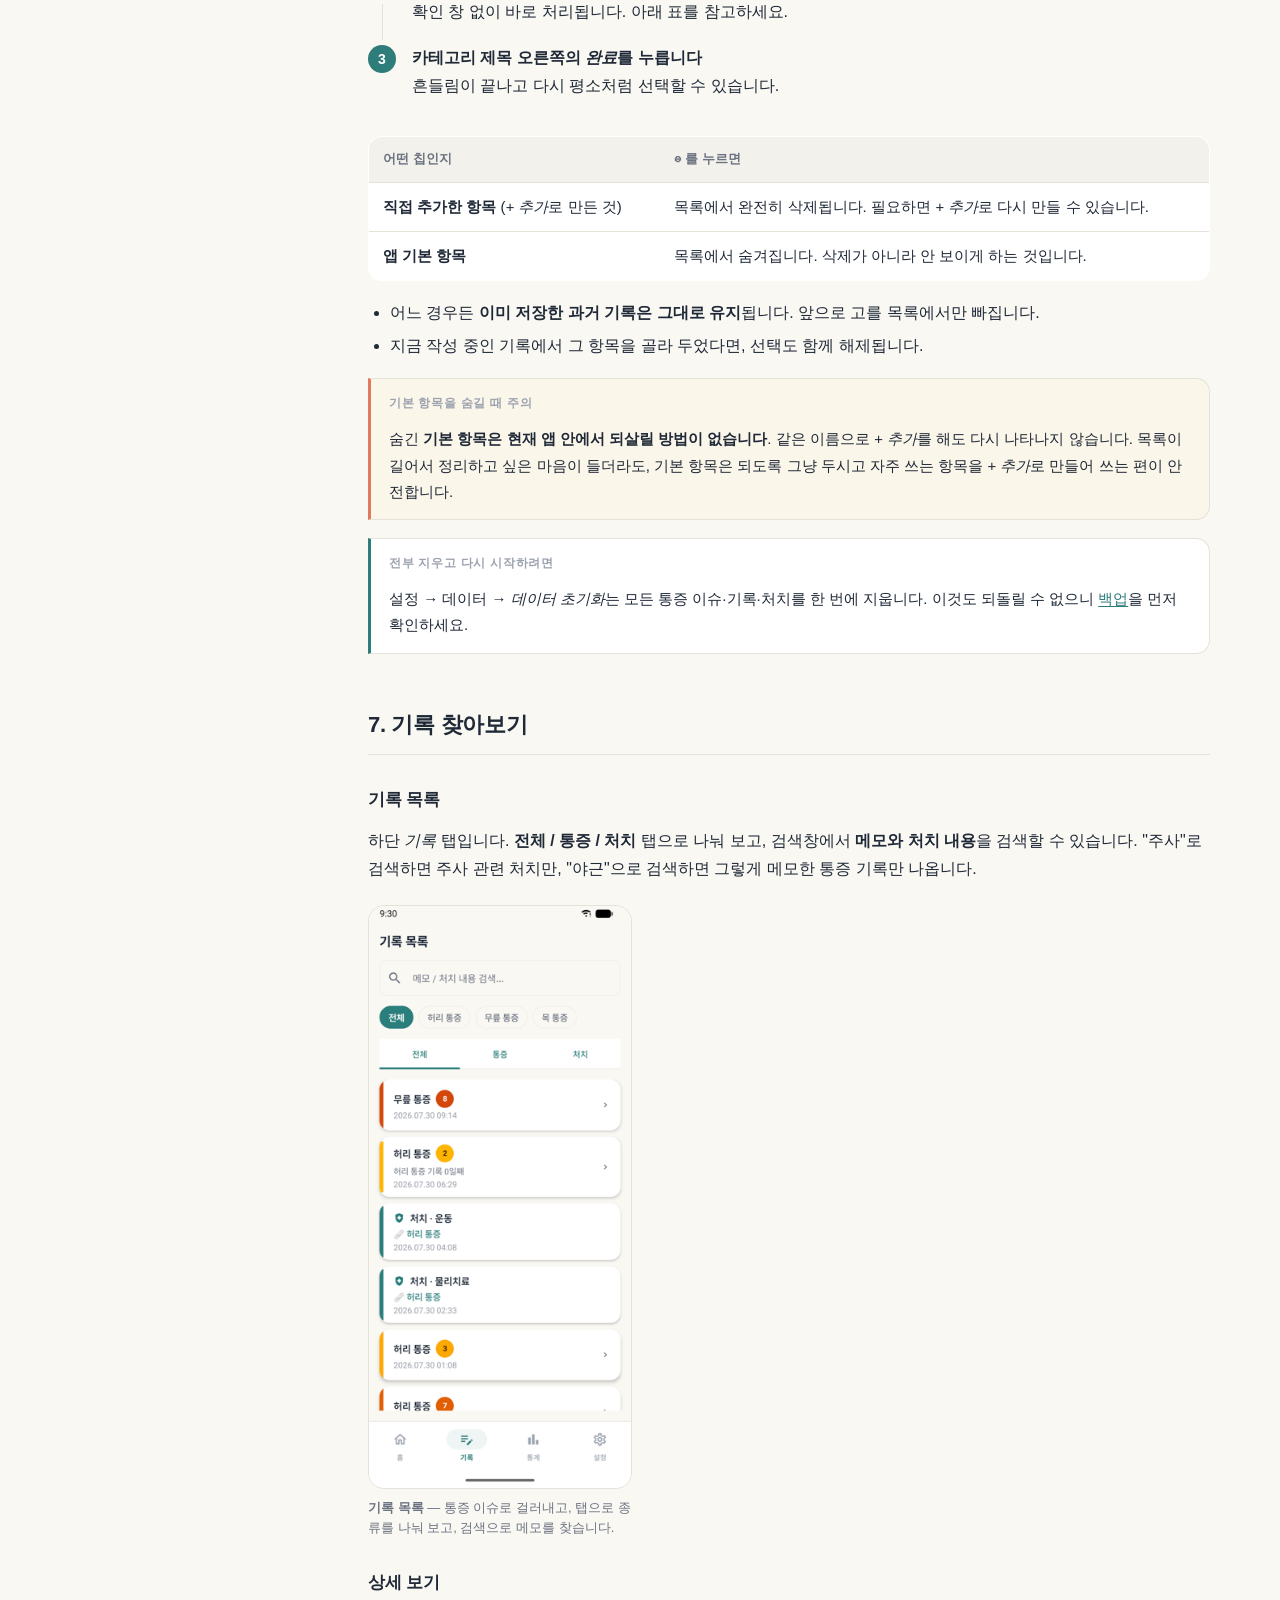
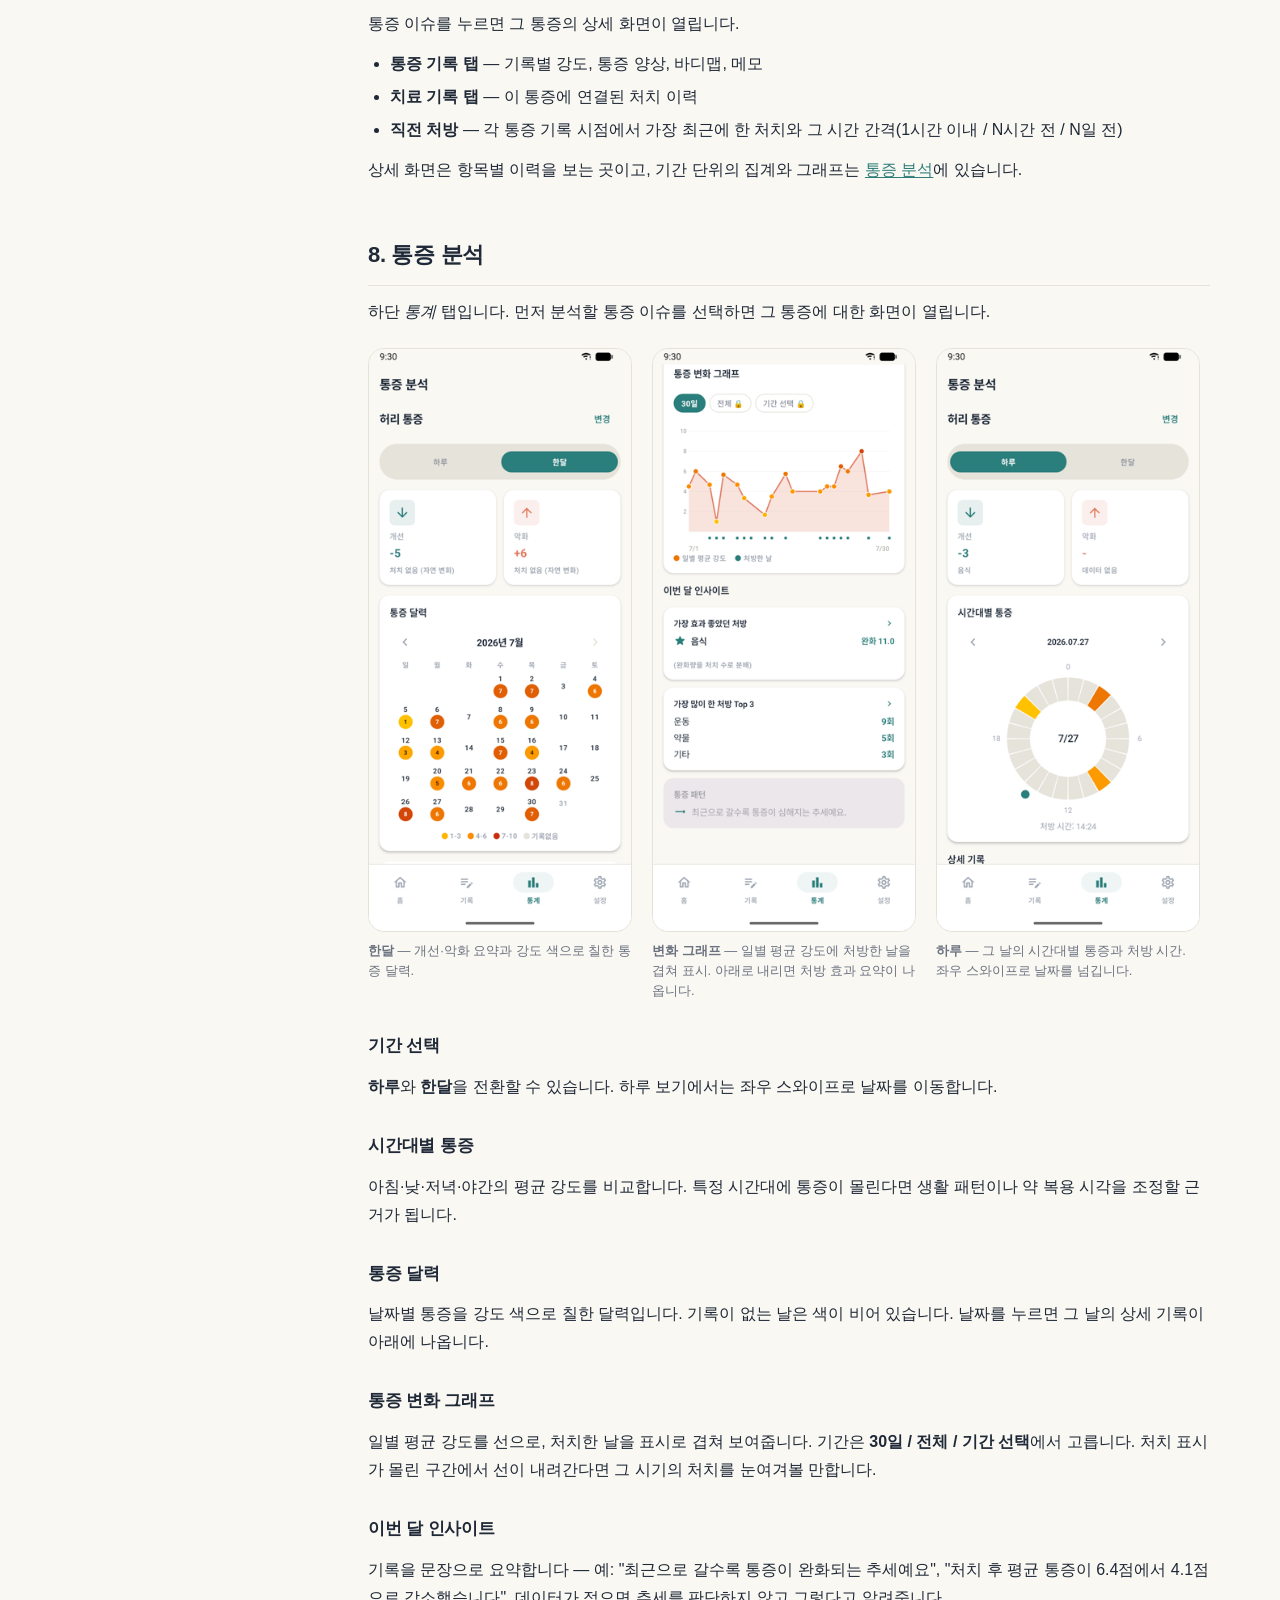
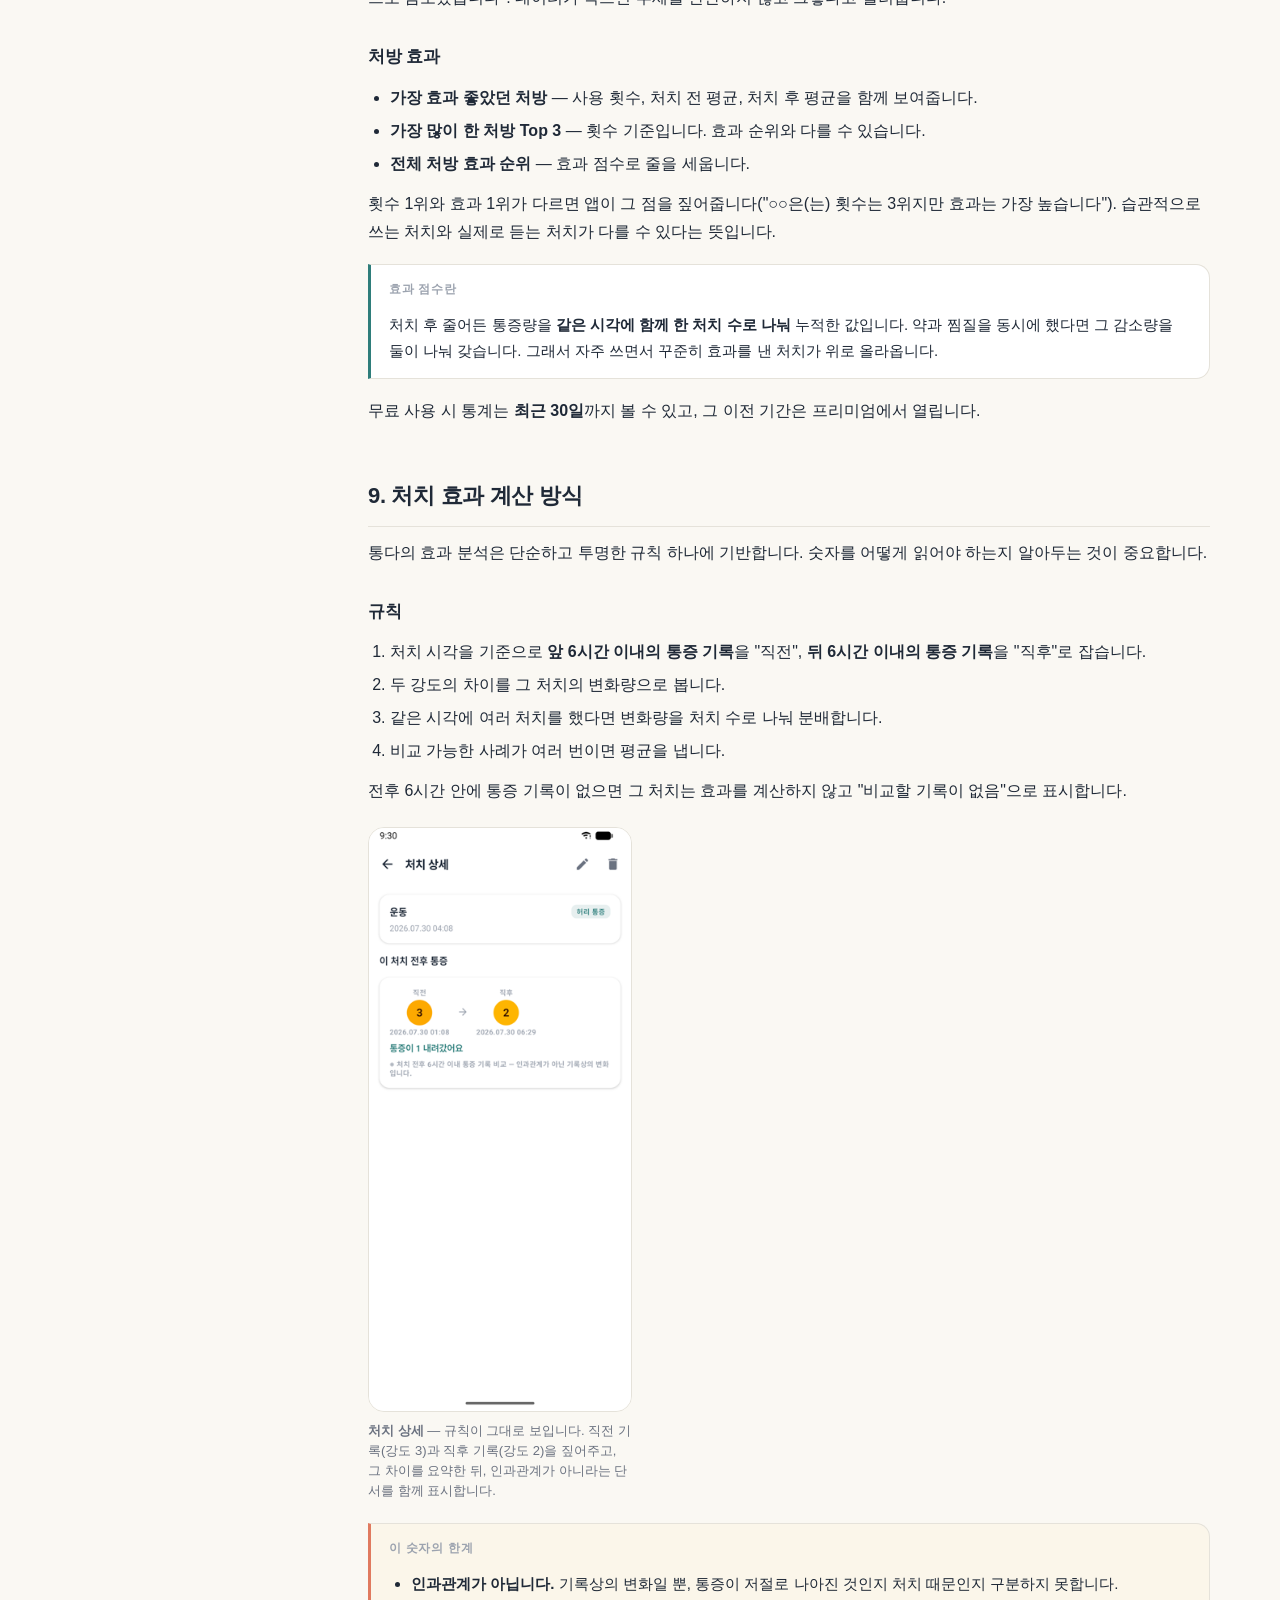
==== commit e769cd4b: "docs: 삭제·수정 화면 스크린샷 10장 추가 + 배지 표기 정정 에뮬레이터(vc196)에서 한/영 각각 실제 흐름을 재현해 촬영했다. - 14 통증 선택 흔들림 / 15 삭제 " ====
--- a/ko/index.html
+++ b/ko/index.html
@@ -214,18 +214,40 @@
     <tbody>
       <tr><td>통증 기록 1건</td><td>상세 보기 → 상단 ✏️</td><td>상세 보기 → 상단 🗑</td></tr>
       <tr><td>처치 기록 1건</td><td>처치 상세 → <em>편집</em></td><td>처치 상세 → <em>삭제</em></td></tr>
-      <tr><td>통증 이슈</td><td>이름·상태 변경은 지원하지 않습니다</td><td>통증 선택에서 <strong>길게 누르기</strong> → ⊖</td></tr>
+      <tr><td>통증 이슈</td><td>이름·상태 변경은 지원하지 않습니다</td><td>통증 선택에서 <strong>길게 누르기</strong> → ✕</td></tr>
       <tr><td>증상·처치 항목</td><td>이름 변경은 없습니다 (새로 추가)</td><td>칩을 <strong>길게 누르기</strong> → ⊖</td></tr>
     </tbody>
   </table>
+  </div>
+
+  <div class="shots">
+    <figure class="shot">
+      <img src="../assets/img/ko/14_issue_wiggle.png" alt="통증 선택 화면이 흔들림 상태 — 카드마다 빨간 ✕ 배지, 상단 오른쪽에 완료" loading="lazy">
+      <figcaption><b>통증을 길게 누른 상태</b> — 카드마다 <strong>✕</strong> 가 붙고 상단에 <em>완료</em> 가 나타납니다.</figcaption>
+    </figure>
+    <figure class="shot">
+      <img src="../assets/img/ko/16_chip_wiggle.png" alt="처치 기록 화면 — 약물 카테고리 칩에만 ⊖ 배지, 제목 옆에 완료" loading="lazy">
+      <figcaption><b>칩을 길게 누른 상태</b> — 칩은 <strong>⊖</strong> 이고, <strong>길게 누른 칩이 속한 카테고리만</strong> 흔들립니다(아래 물리치료·운동·음식은 그대로).</figcaption>
+    </figure>
   </div>
 
   <h3>통증 기록 1건 고치기·지우기</h3>
   <ol class="steps">
     <li><b>기록을 엽니다</b>하단 <em>기록</em> 탭에서 통증 기록을 누르거나, 홈의 <em>최근 통증</em> 카드를 누릅니다. 상세 보기가 열립니다.</li>
     <li><b>상단 오른쪽 아이콘을 씁니다</b>📄 리포트 · ✏️ 편집 · 🗑 삭제 — 세 아이콘 모두 <strong>지금 화면에 보이는 그 기록</strong>에 적용됩니다.</li>
-    <li><b>다른 기록으로 옮기려면 ← → 화살표</b>같은 통증의 <em>이전 기록</em>·<em>최신 기록</em>으로 넘어갑니다. 옮긴 뒤 편집·삭제를 누르면 <strong>옮겨간 그 기록</strong>이 대상이 됩니다. 지우기 전에 화면의 날짜·강도를 확인하세요.</li>
-  </ol>
+    <li><b>다른 기록으로 옮기려면 ← → 화살표</b>제목 아래 <em>1 / 60</em> 처럼 몇 번째 기록인지 표시됩니다. 옮긴 뒤 편집·삭제를 누르면 <strong>옮겨간 그 기록</strong>이 대상이 됩니다. 지우기 전에 화면의 날짜·강도를 확인하세요.</li>
+  </ol>
+
+  <div class="shots">
+    <figure class="shot">
+      <img src="../assets/img/ko/17_detail_actions.png" alt="상세 보기 상단바 — 리포트·편집·삭제 아이콘과 1/60 기록 이동 화살표" loading="lazy">
+      <figcaption><b>상세 보기</b> — 오른쪽 위 세 아이콘이 <em>1 / 60</em> 로 표시된 <strong>현재 기록</strong>에 적용됩니다.</figcaption>
+    </figure>
+    <figure class="shot">
+      <img src="../assets/img/ko/18_edit_warn.png" alt="통증 기록을 수정할까요? 경고 다이얼로그" loading="lazy">
+      <figcaption><b>수정 저장 시</b> — 저장을 누르면 통계에 반영된다는 경고가 한 번 뜨고, 여기서 <em>저장</em>을 다시 눌러야 반영됩니다.</figcaption>
+    </figure>
+  </div>
   <p><strong>편집</strong>을 누르면 기록 화면이 그때 저장한 내용 그대로 열립니다. 일시·바디맵·증상·메모를 모두 고칠 수 있고, <em>저장</em>을 누르면 <strong>경고가 한 번 뜹니다</strong> — "수정한 내용은 통계와 리포트의 치료 효과 분석에 반영되어 기존 결과가 달라질 수 있어요". 여기서 <em>저장</em>을 한 번 더 눌러야 반영됩니다.</p>
   <p><strong>삭제</strong>도 확인 창을 거칩니다. 확인하면 바로 지워지고 <strong>되돌릴 수 없습니다</strong>.</p>
 
@@ -240,10 +262,15 @@
   <h3>통증 이슈 지우기 — 길게 누르기</h3>
   <ol class="steps">
     <li><b>통증 선택 화면을 엽니다</b>홈의 <em>통증 기록</em>을 누르면 나오는 화면입니다.</li>
-    <li><b>통증 카드를 길게 누릅니다</b>카드들이 흔들리고, 각 카드 오른쪽 위에 ⊖ 표시가 붙습니다.</li>
-    <li><b>지울 통증의 ⊖ 를 누릅니다</b>확인 창이 뜨고, 여기서 <em>삭제</em>를 눌러야 지워집니다.</li>
-    <li><b>그냥 빠져나오려면 아무 카드나 한 번 누릅니다</b>흔들리는 상태에서의 첫 탭은 <strong>선택이 아니라 흔들림 해제</strong>로 처리됩니다. 그래서 실수로 기록 화면이 열리지 않습니다.</li>
-  </ol>
+    <li><b>통증 카드를 길게 누릅니다</b>카드마다 오른쪽 위에 빨간 <strong>✕</strong> 가 붙고, 상단 오른쪽에 <em>완료</em> 가 나타납니다.</li>
+    <li><b>지울 통증의 ✕ 를 누릅니다</b>확인 창이 뜨고, 여기서 <em>삭제</em>를 눌러야 지워집니다. 창의 경고 문구를 꼭 읽어보세요.</li>
+    <li><b>지우지 않고 빠져나오려면</b>상단 <em>완료</em>, 왼쪽 <em>←</em>, 기기 뒤로가기, 또는 <strong>아무 카드나 한 번 탭</strong> — 넷 다 흔들림만 해제합니다. 흔들리는 중의 첫 탭은 선택으로 처리되지 않아, 실수로 기록 화면이 열리지 않습니다.</li>
+  </ol>
+
+  <figure class="shot">
+    <img src="../assets/img/ko/15_issue_delete_confirm.png" alt="통증 삭제 확인 창 — 연결된 모든 기록이 함께 삭제된다는 경고" loading="lazy">
+    <figcaption><b>삭제 확인 창</b> — 이 통증에 연결된 <strong>모든 기록과 처치가 함께</strong> 사라진다고 알려줍니다.</figcaption>
+  </figure>
   <div class="warn">
     <span class="label">경고</span>
     <p>통증 이슈를 지우면 <strong>그 통증에 연결된 모든 통증 기록과 처치 기록이 함께 삭제</strong>됩니다. 되돌릴 수 없습니다.</p>
@@ -253,7 +280,7 @@
   <h3>증상·처치 항목 정리 — 길게 누르기</h3>
   <p>기록 화면의 <strong>증상 칩</strong>과 처치 화면의 <strong>처치 항목 칩</strong>도 같은 방식으로 정리합니다.</p>
   <ol class="steps">
-    <li><b>칩을 길게 누릅니다</b><strong>그 칩이 속한 카테고리</strong>의 칩들만 흔들리며 ⊖ 가 붙습니다(다른 카테고리는 그대로).</li>
+    <li><b>칩을 길게 누릅니다</b><strong>그 칩이 속한 카테고리</strong>의 칩들만 흔들리며 ⊖ 가 붙습니다(다른 카테고리는 그대로). 카테고리 제목 옆에 <em>완료</em> 가 생깁니다.</li>
     <li><b>목록에서 뺄 칩의 ⊖ 를 누릅니다</b>확인 창 없이 바로 처리됩니다. 아래 표를 참고하세요.</li>
     <li><b>카테고리 제목 오른쪽의 <em>완료</em>를 누릅니다</b>흔들림이 끝나고 다시 평소처럼 선택할 수 있습니다.</li>
   </ol>
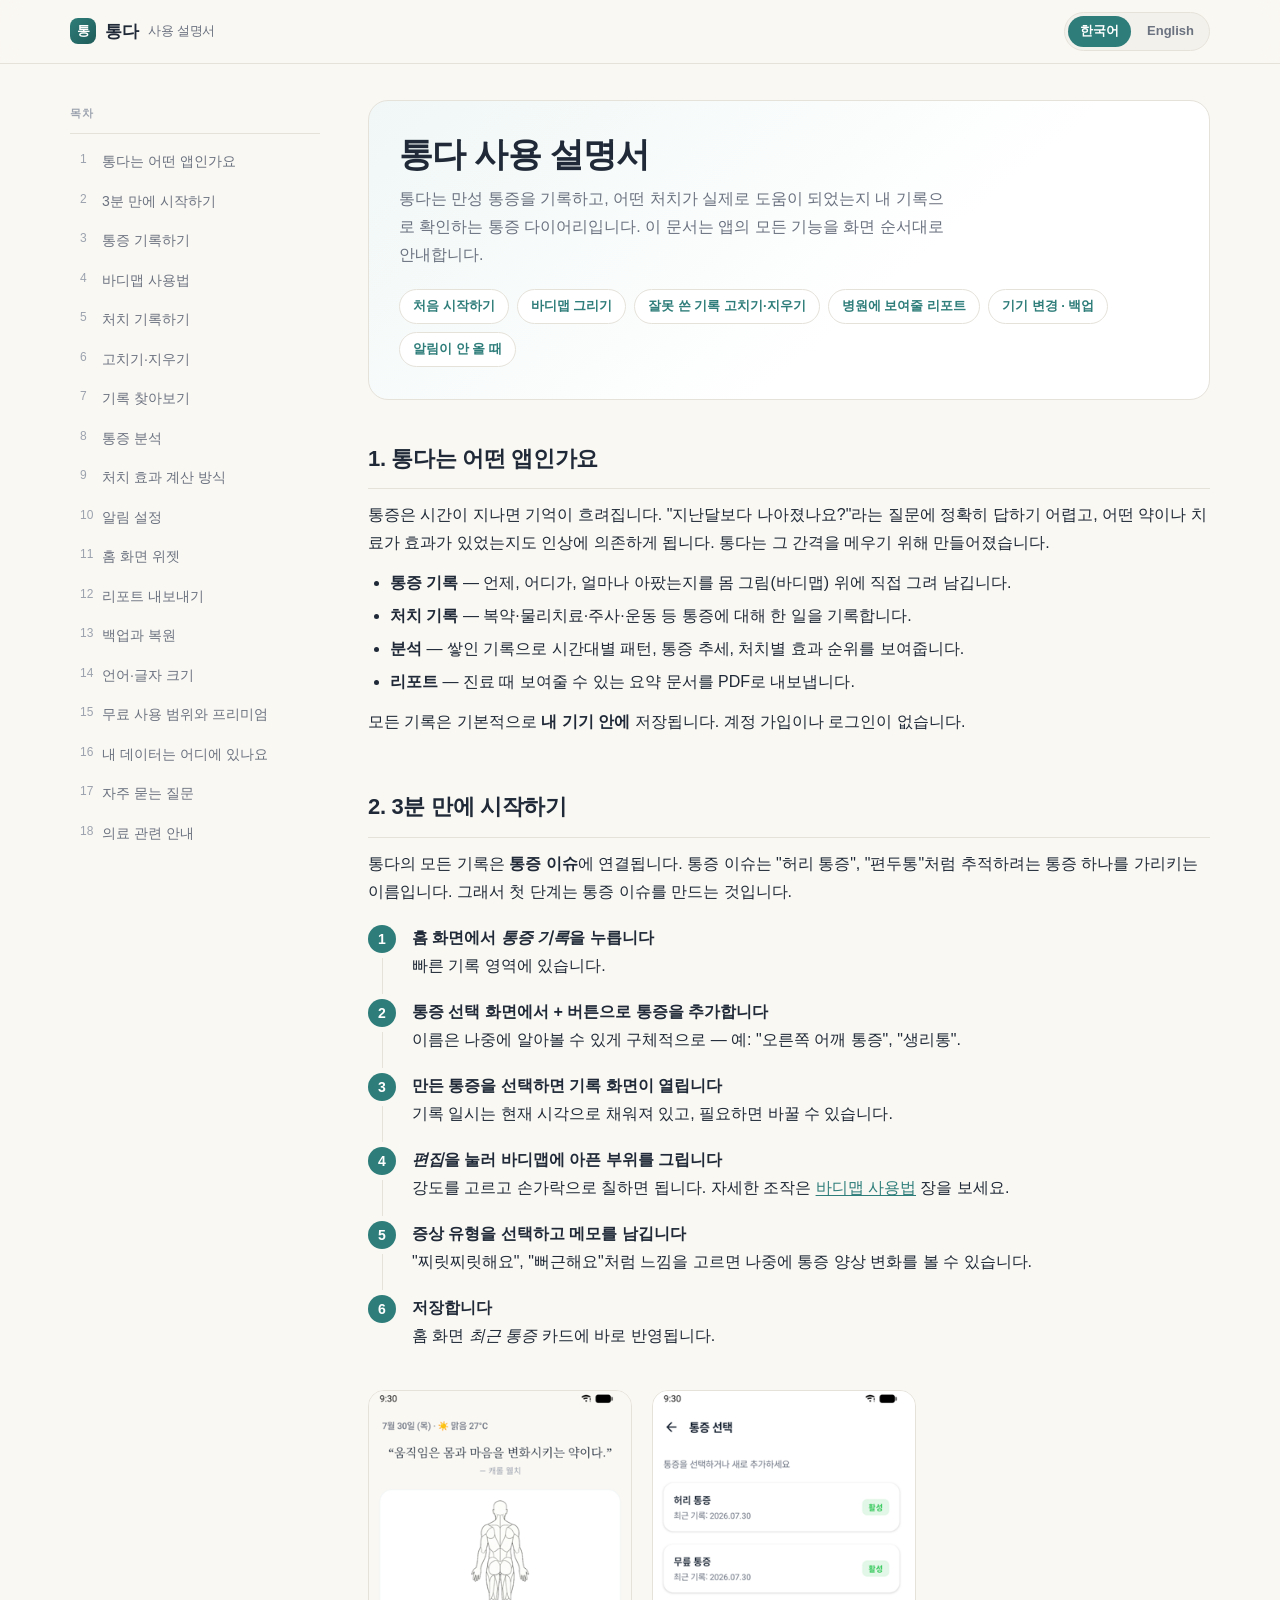
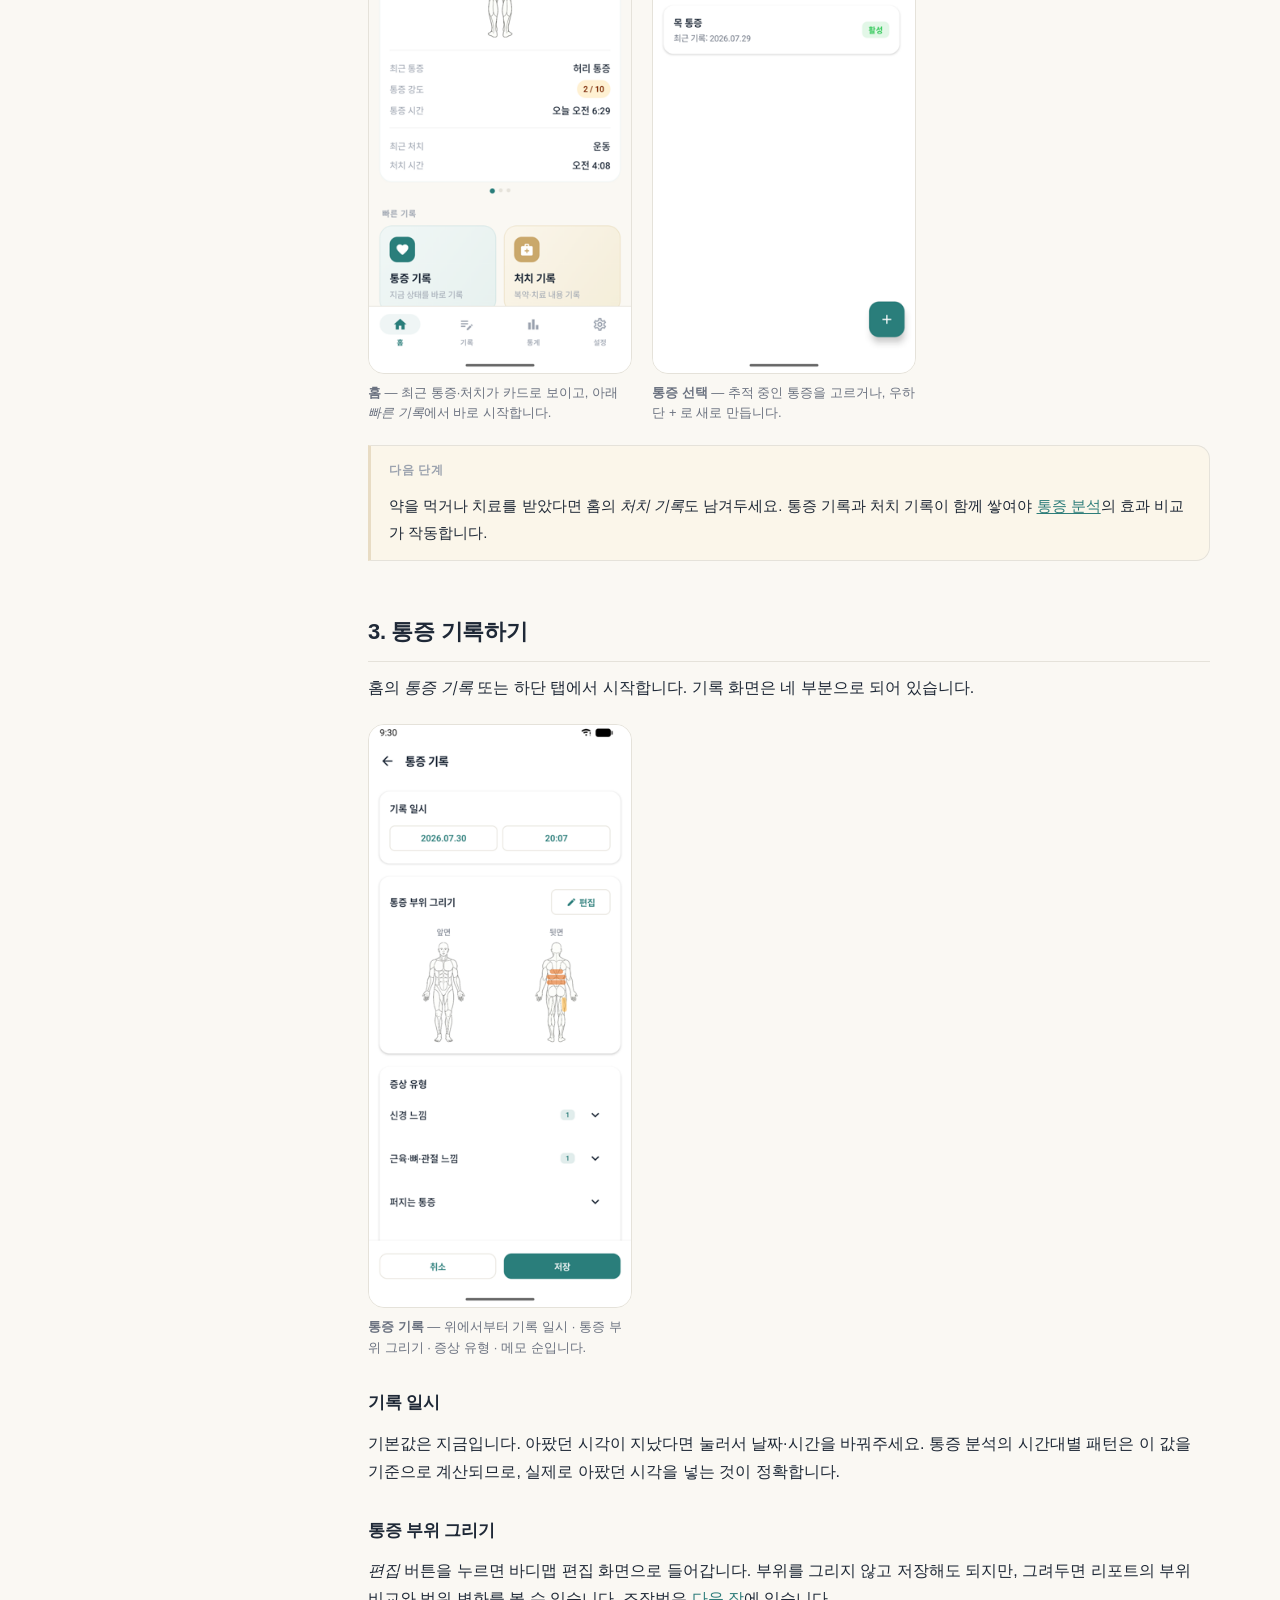
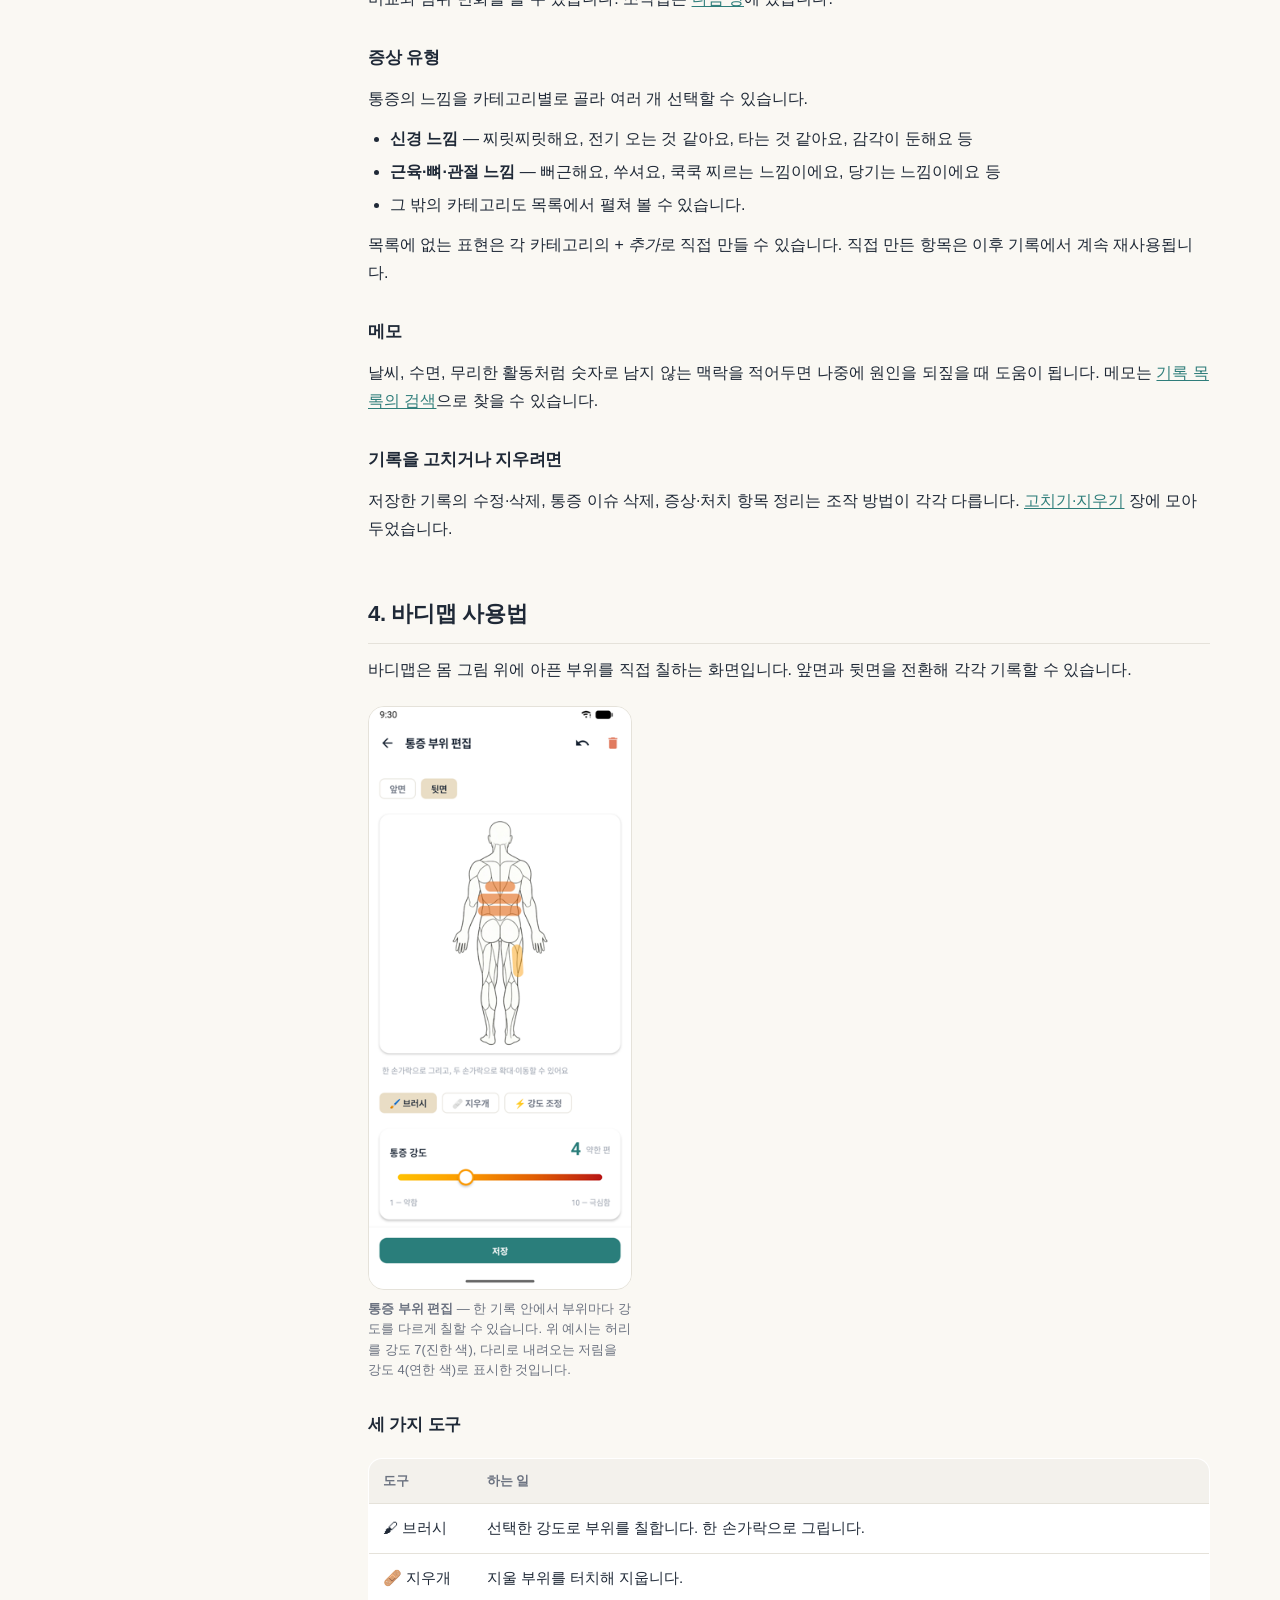
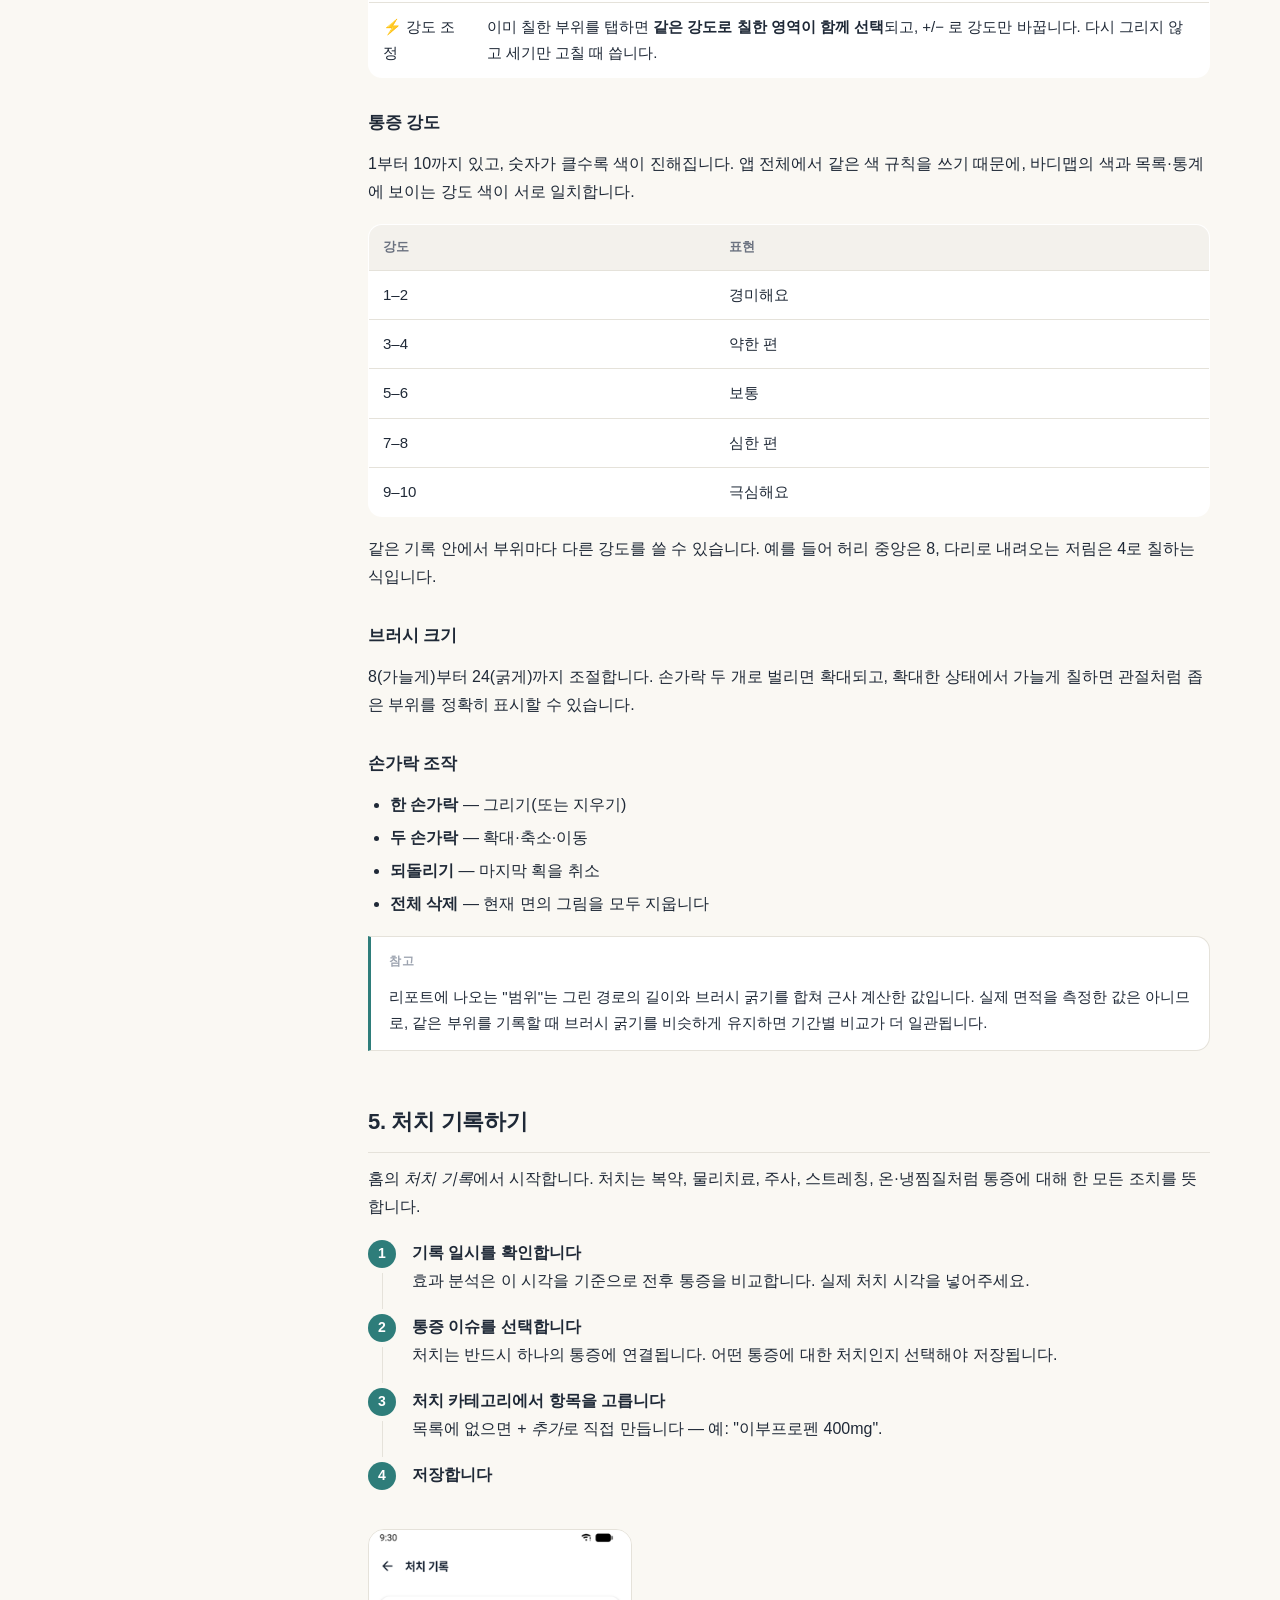
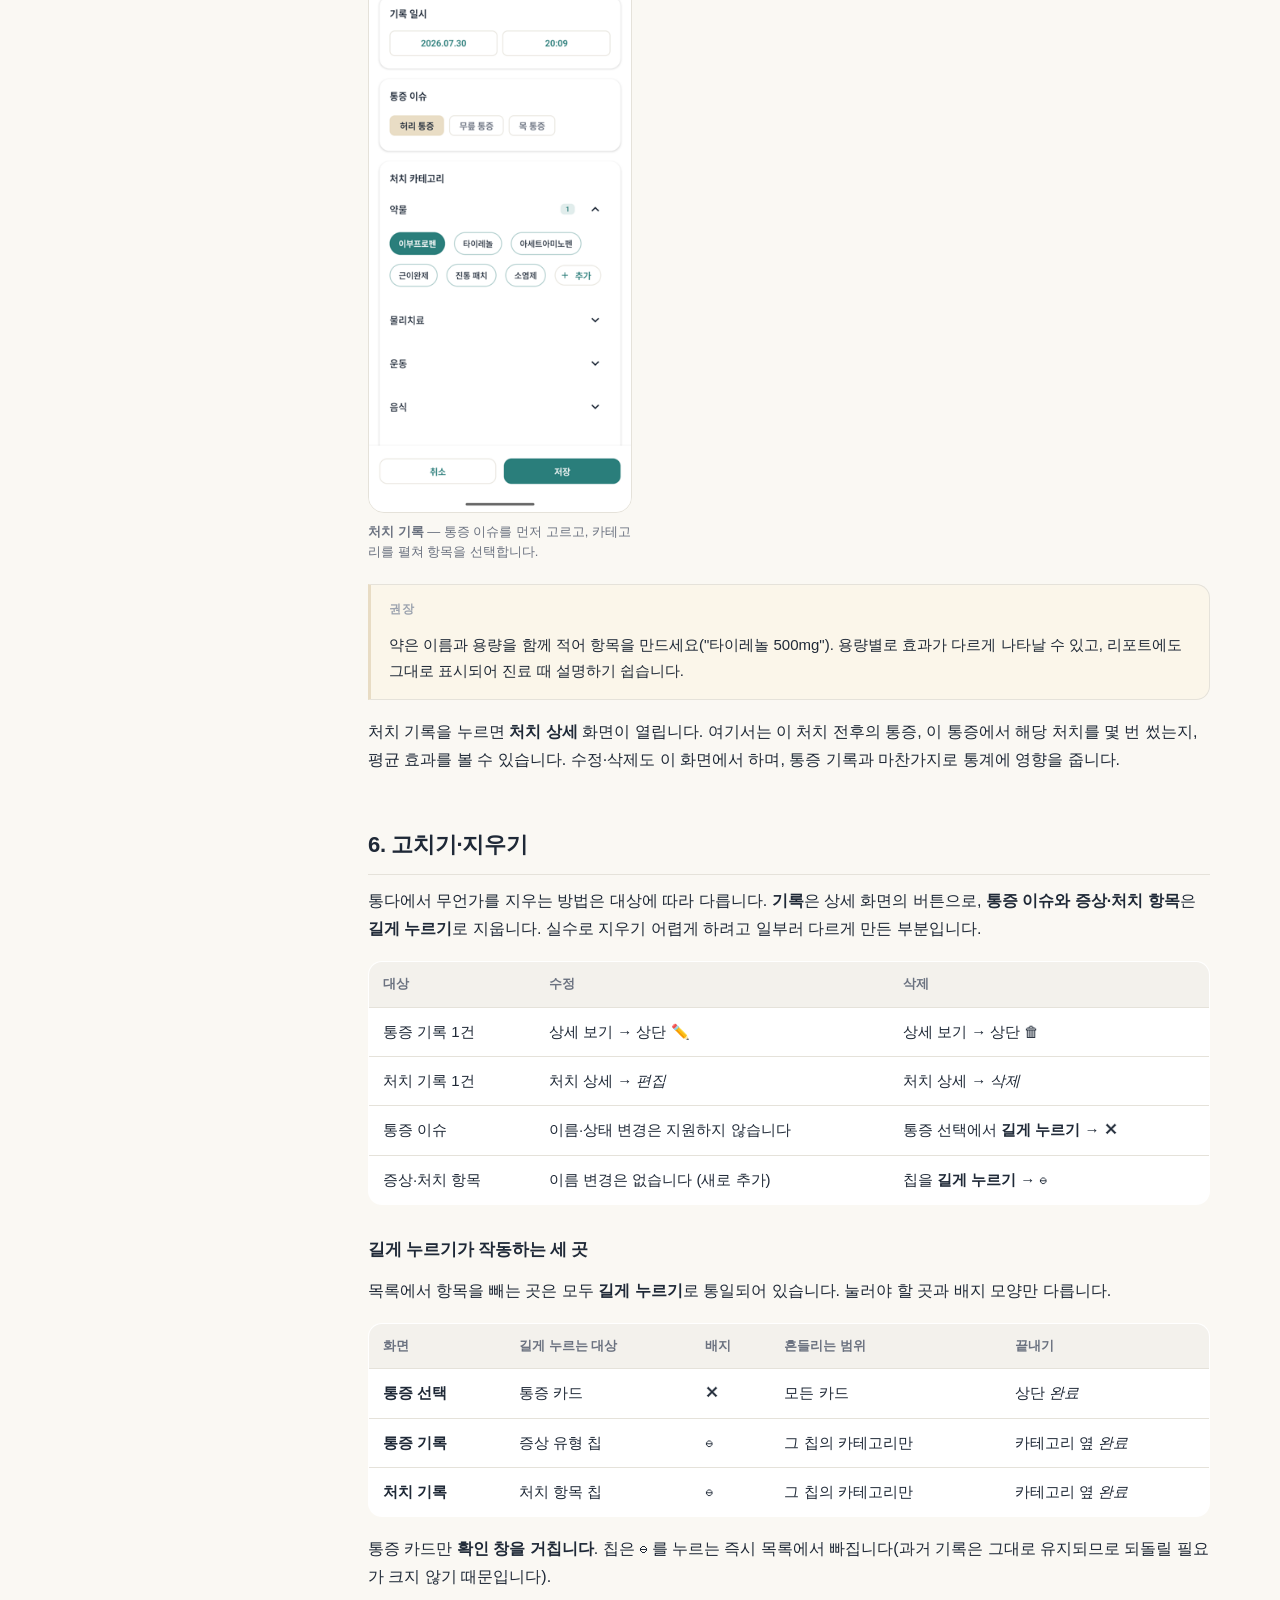
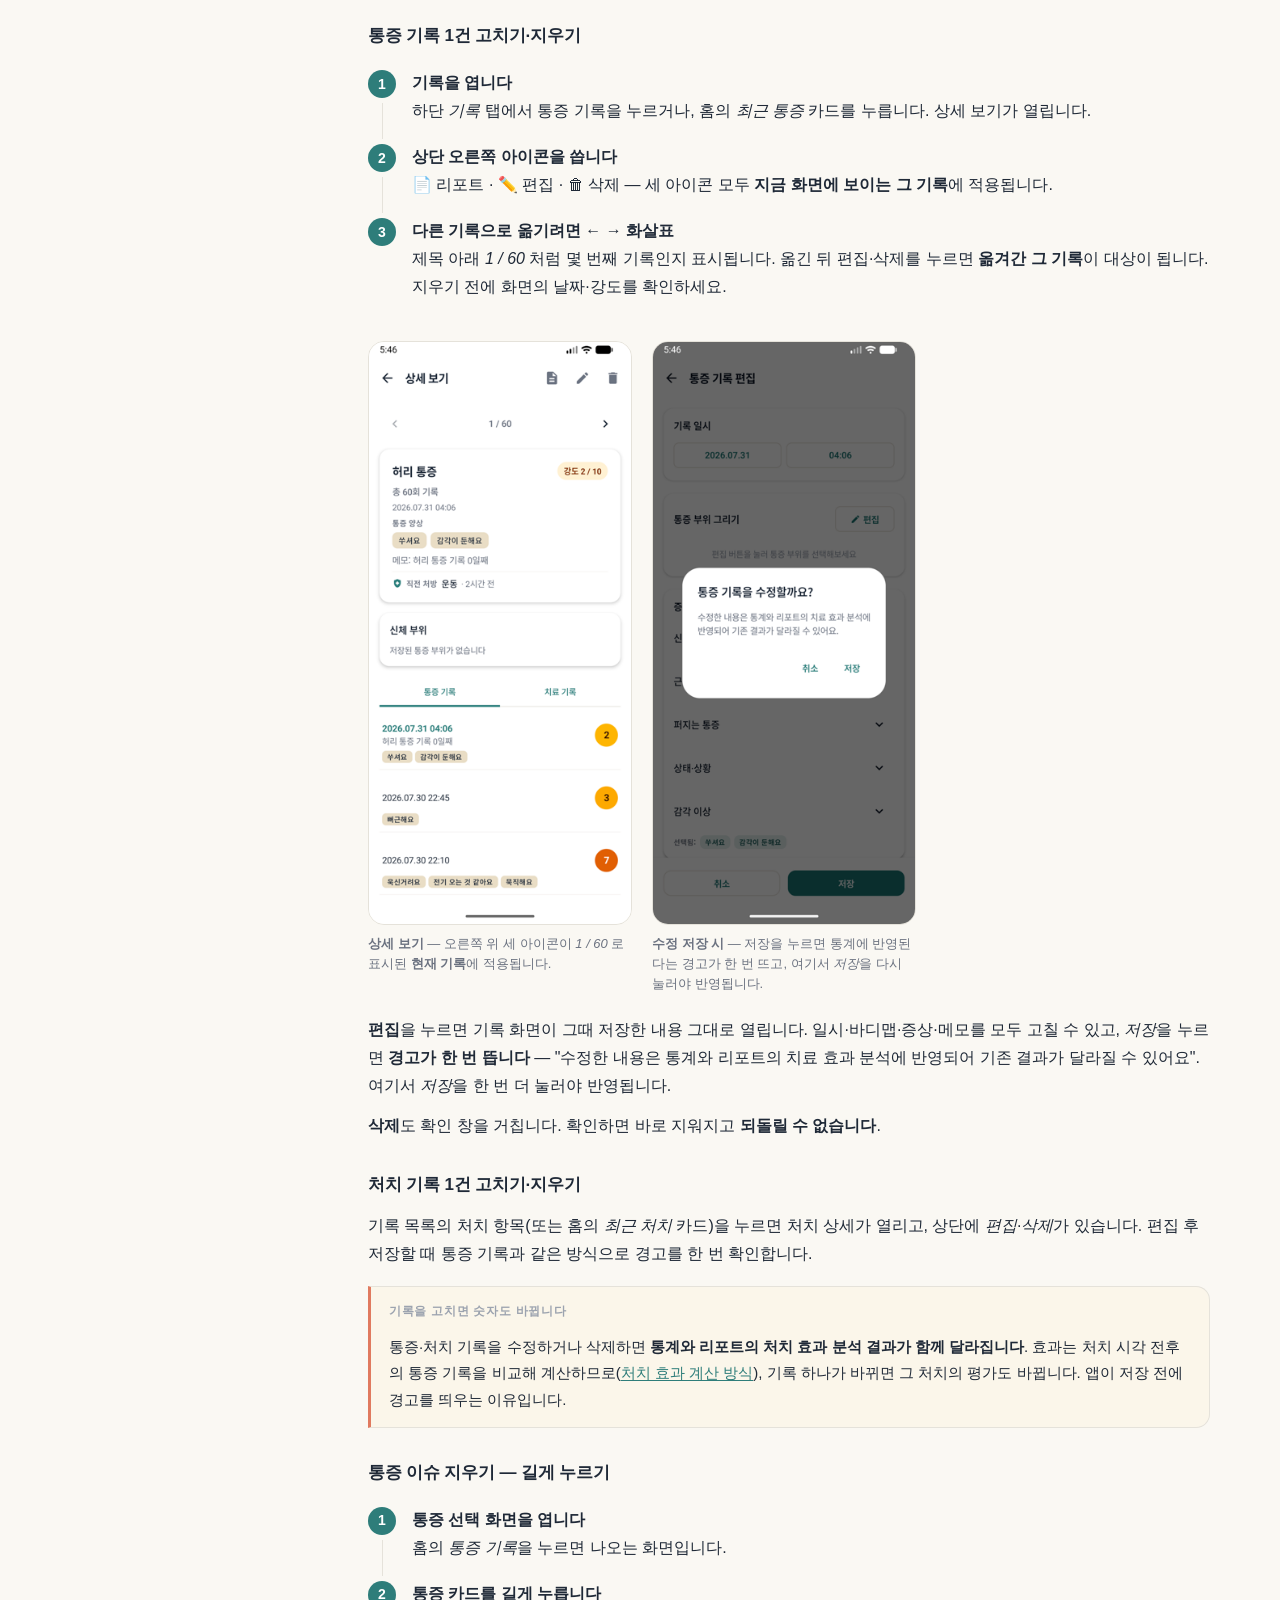
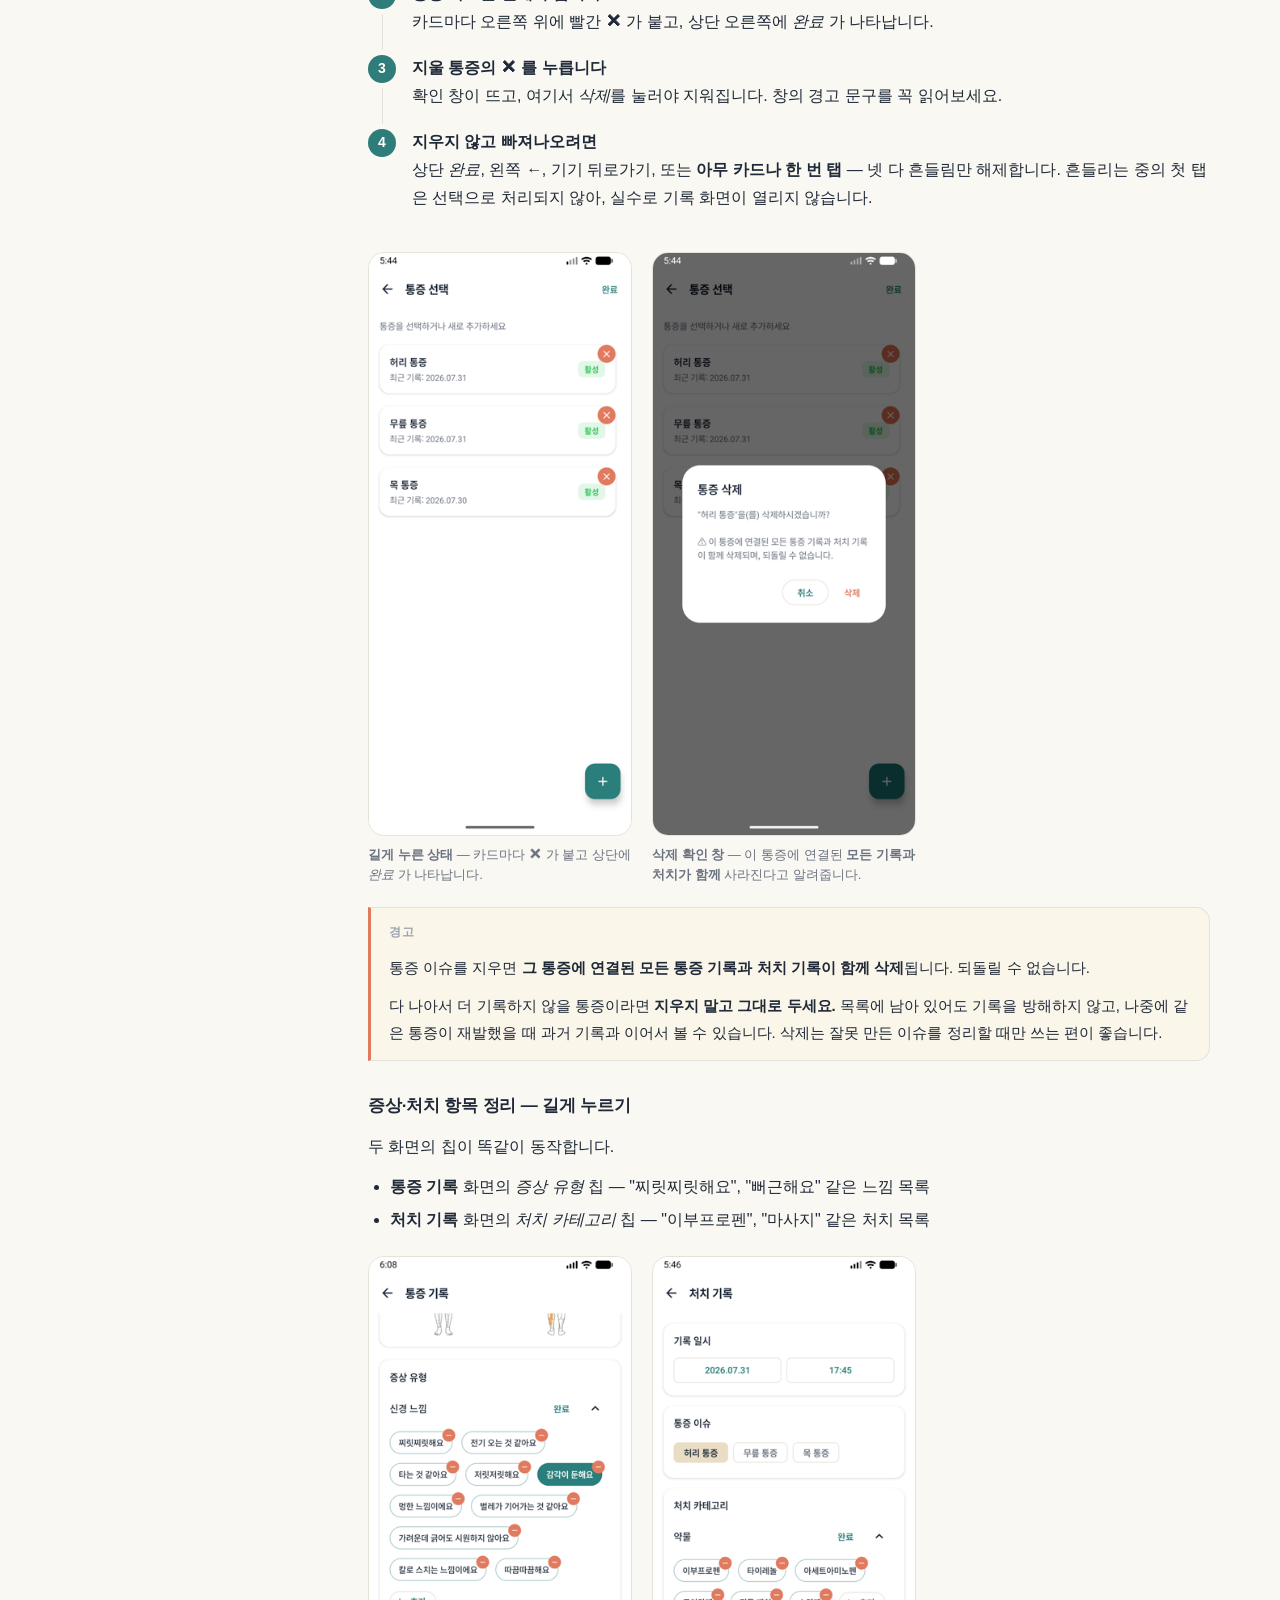
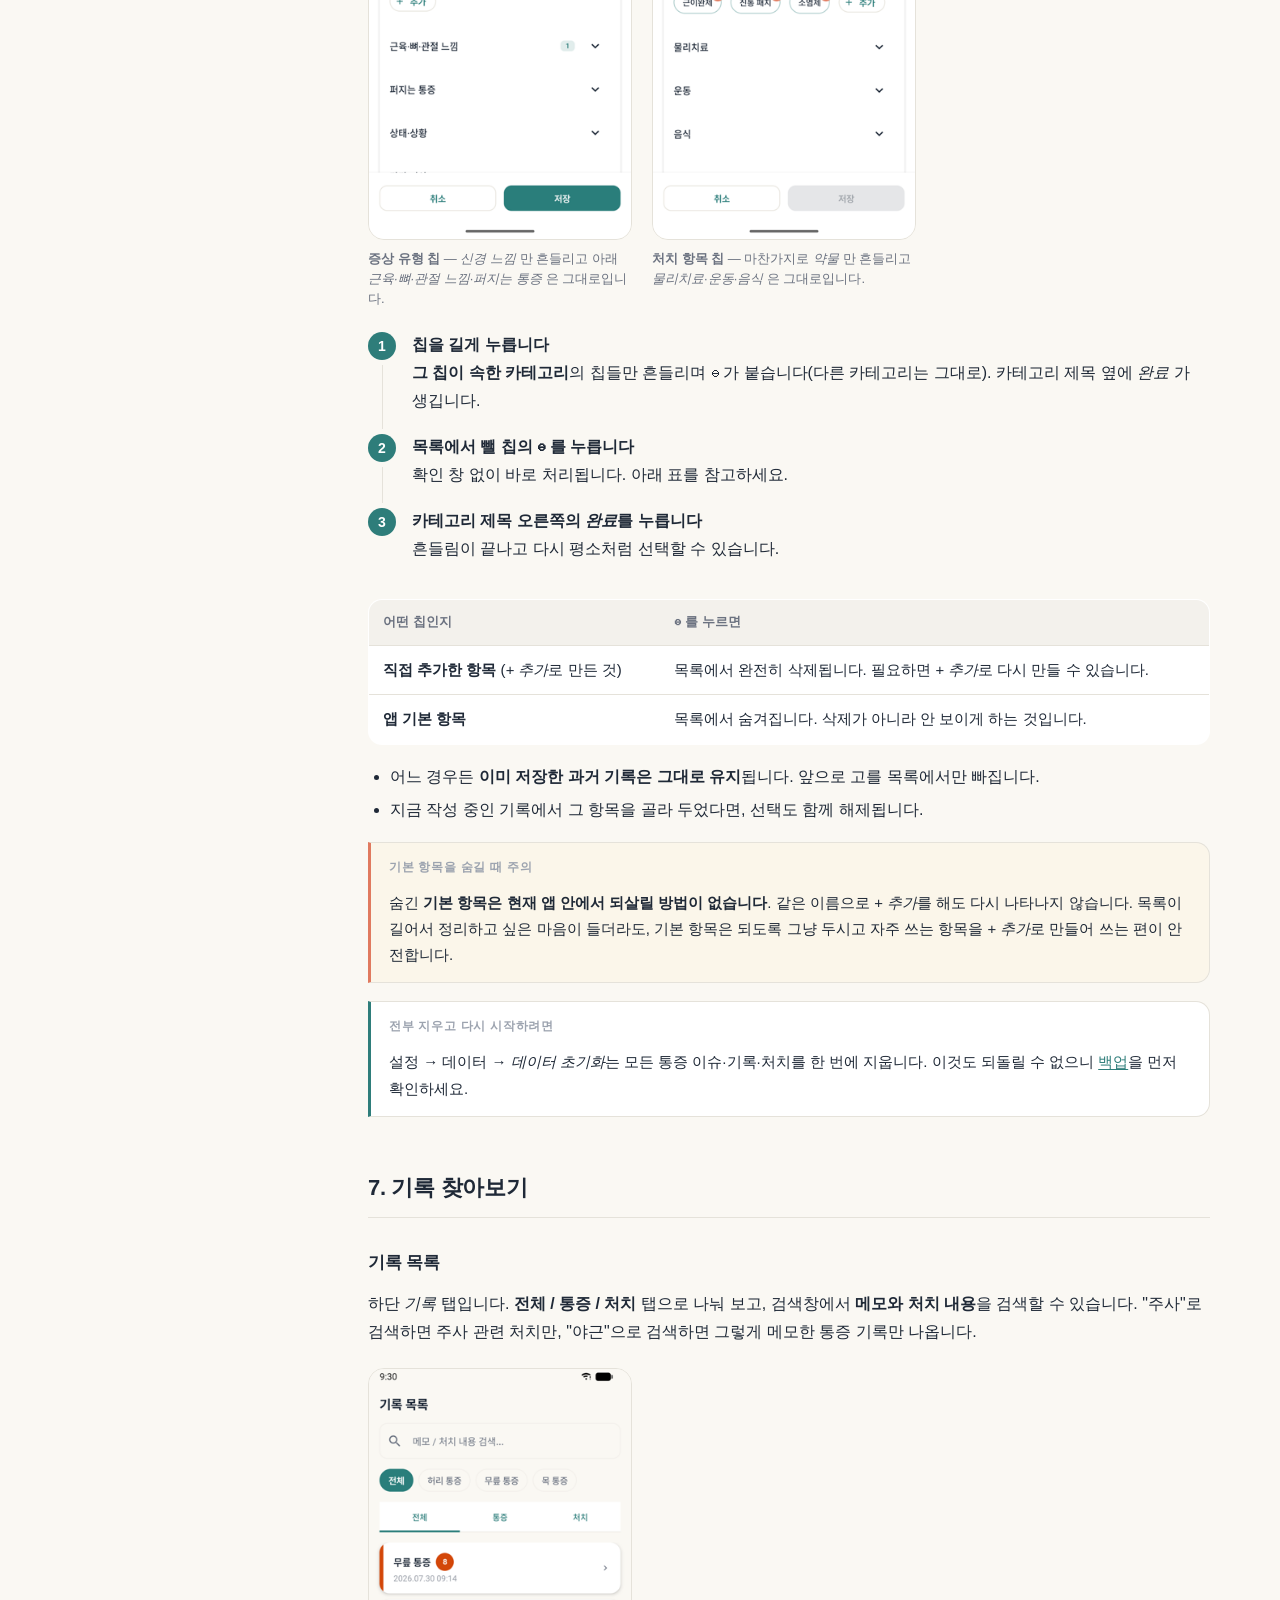
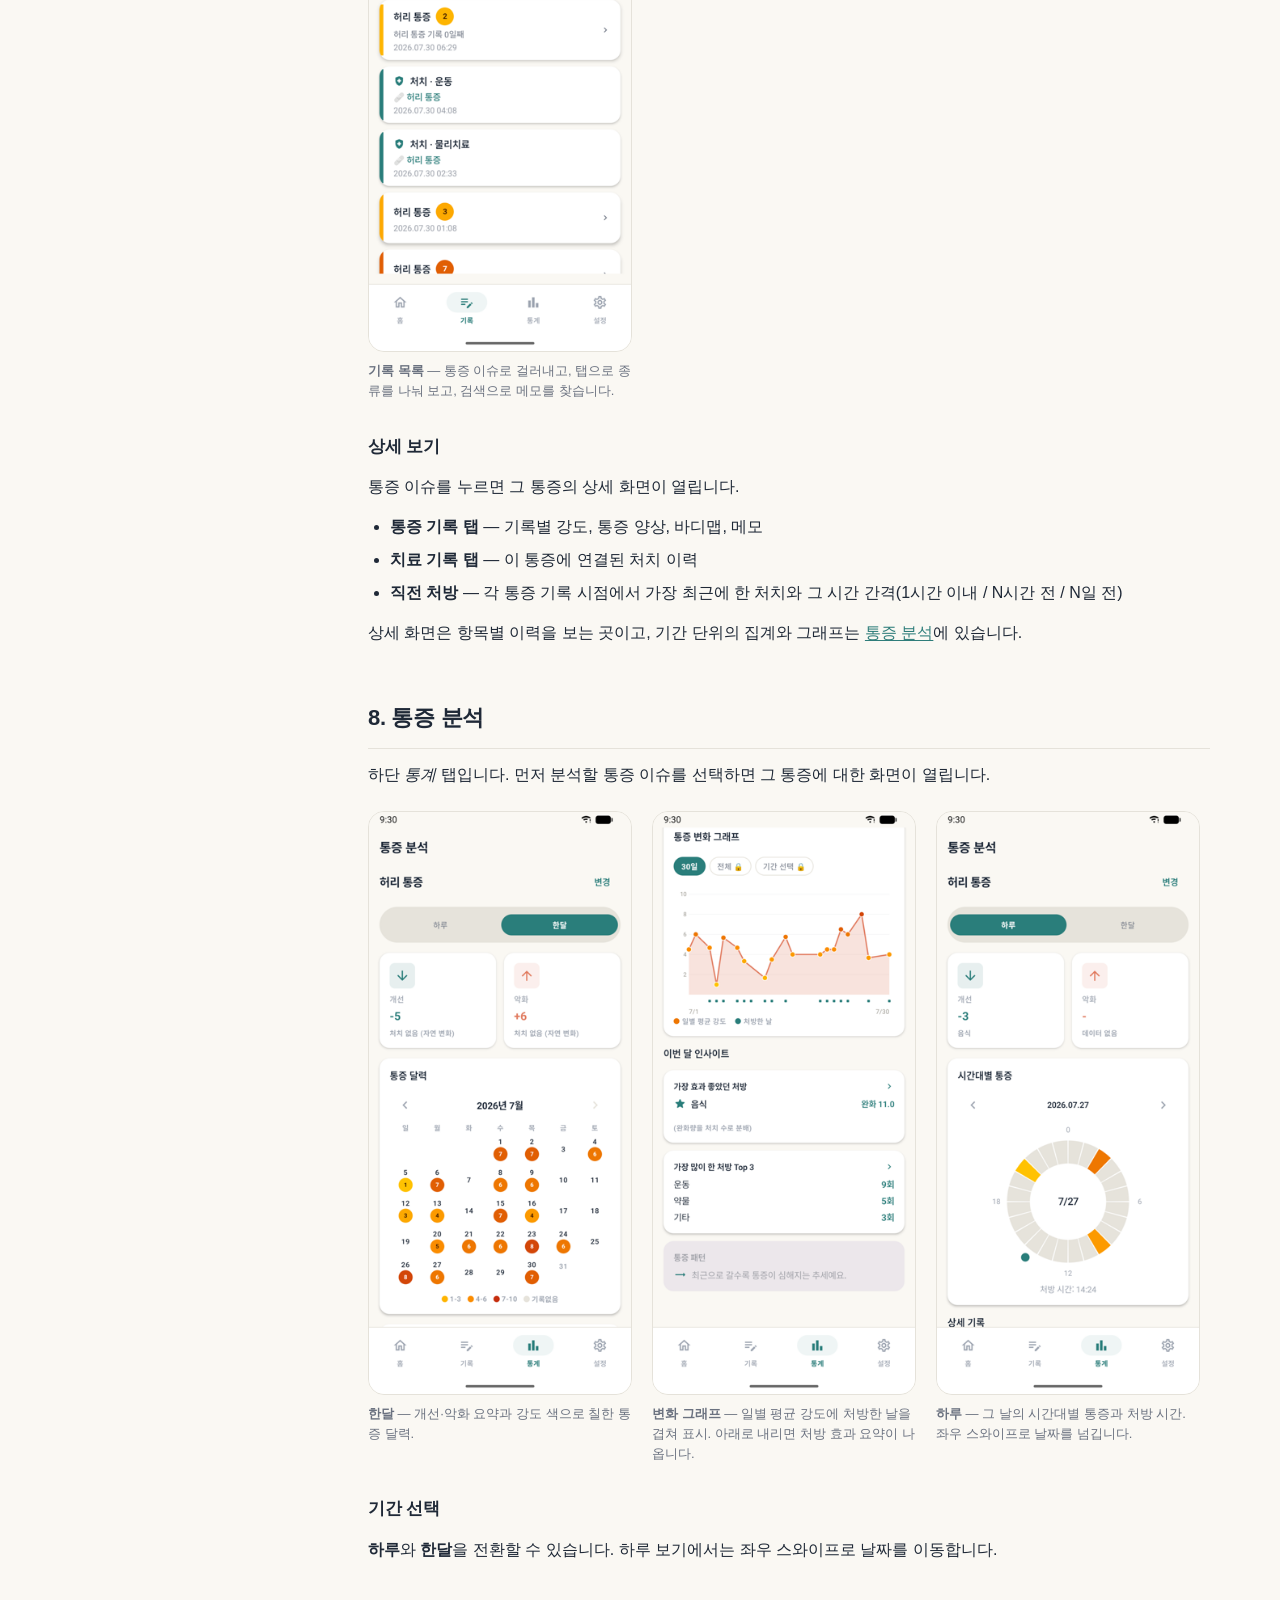
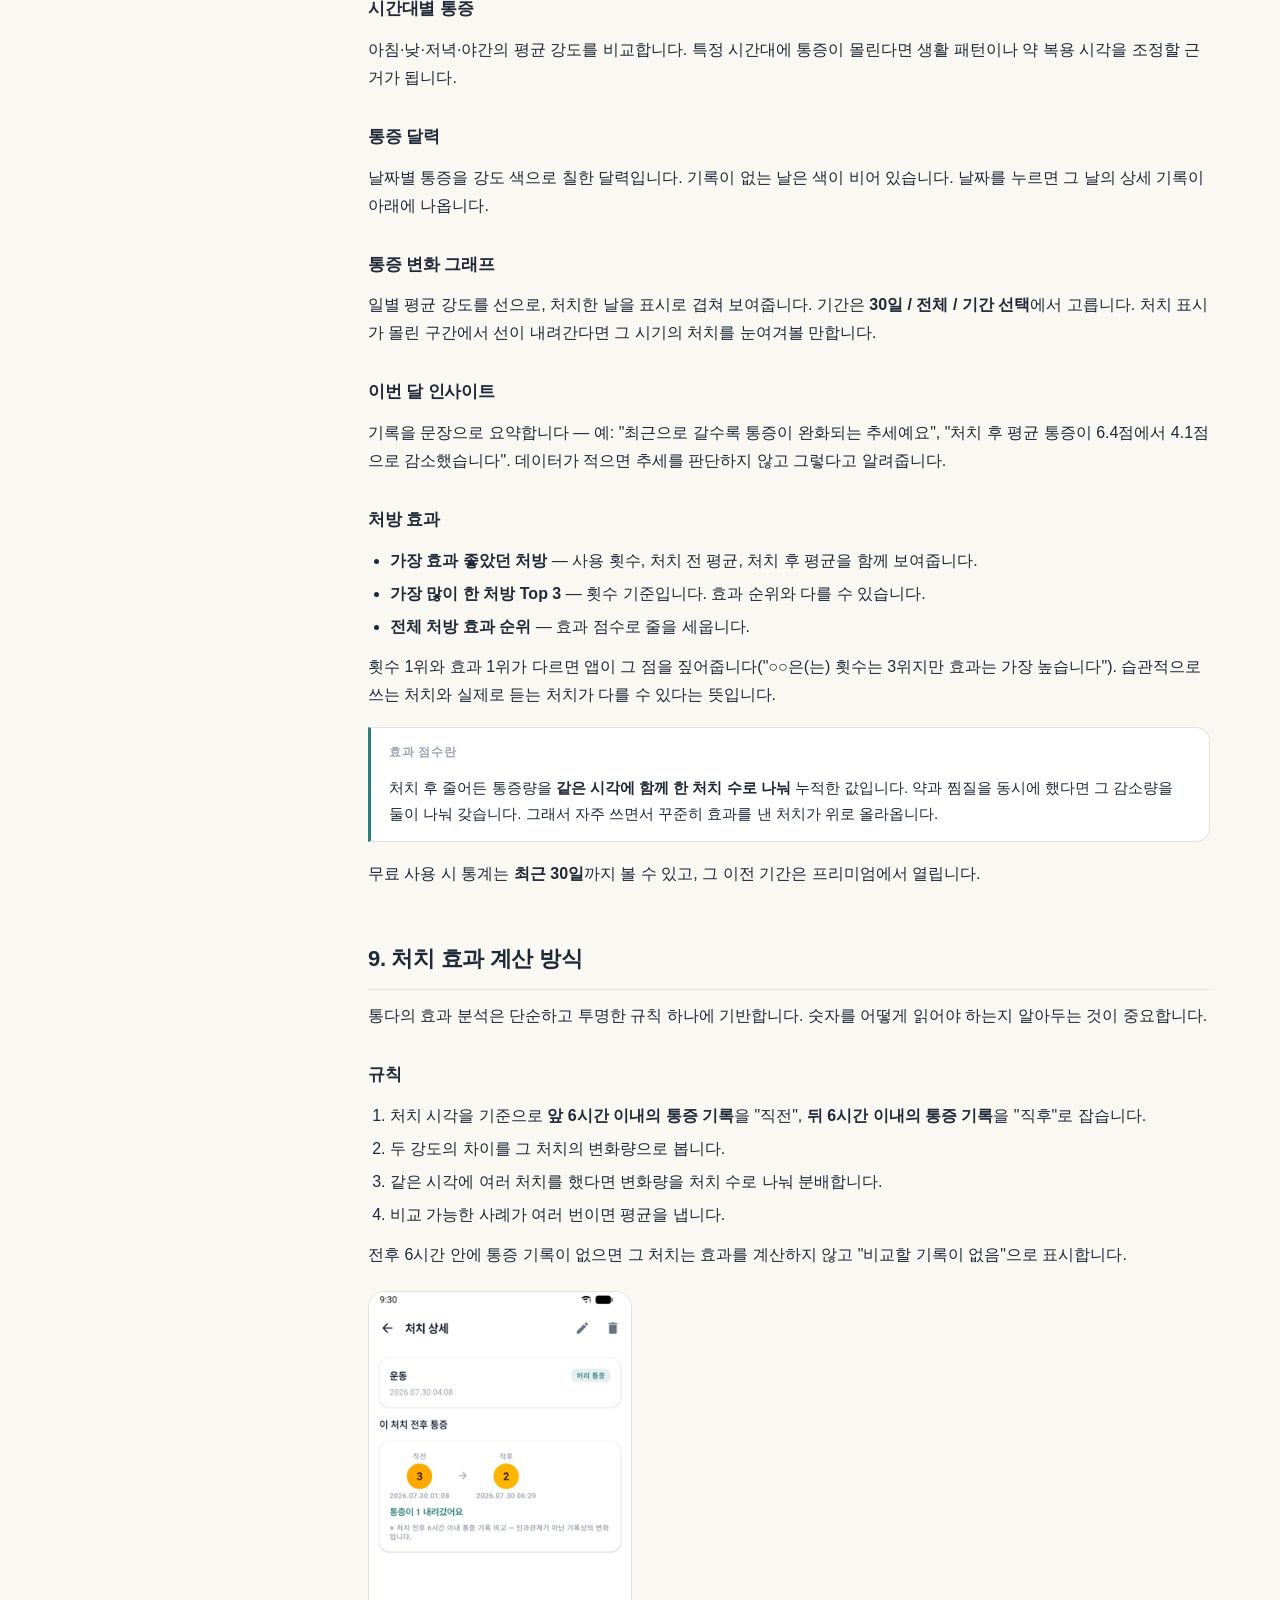
==== commit a36eaec9: "docs: 증상 유형 칩도 길게 누르기 대상임을 명시 + 스크린샷 추가 길게 누르기가 작동하는 곳이 통증 선택·통증 기록(증상 유형)·처치 기록 셋인데 증상 유형 쪽 설명이 처치와" ====
--- a/ko/index.html
+++ b/ko/index.html
@@ -220,16 +220,19 @@
   </table>
   </div>
 
-  <div class="shots">
-    <figure class="shot">
-      <img src="../assets/img/ko/14_issue_wiggle.png" alt="통증 선택 화면이 흔들림 상태 — 카드마다 빨간 ✕ 배지, 상단 오른쪽에 완료" loading="lazy">
-      <figcaption><b>통증을 길게 누른 상태</b> — 카드마다 <strong>✕</strong> 가 붙고 상단에 <em>완료</em> 가 나타납니다.</figcaption>
-    </figure>
-    <figure class="shot">
-      <img src="../assets/img/ko/16_chip_wiggle.png" alt="처치 기록 화면 — 약물 카테고리 칩에만 ⊖ 배지, 제목 옆에 완료" loading="lazy">
-      <figcaption><b>칩을 길게 누른 상태</b> — 칩은 <strong>⊖</strong> 이고, <strong>길게 누른 칩이 속한 카테고리만</strong> 흔들립니다(아래 물리치료·운동·음식은 그대로).</figcaption>
-    </figure>
-  </div>
+  <h3>길게 누르기가 작동하는 세 곳</h3>
+  <p>목록에서 항목을 빼는 곳은 모두 <strong>길게 누르기</strong>로 통일되어 있습니다. 눌러야 할 곳과 배지 모양만 다릅니다.</p>
+  <div class="tablewrap">
+  <table>
+    <thead><tr><th>화면</th><th>길게 누르는 대상</th><th>배지</th><th>흔들리는 범위</th><th>끝내기</th></tr></thead>
+    <tbody>
+      <tr><td><strong>통증 선택</strong></td><td>통증 카드</td><td>✕</td><td>모든 카드</td><td>상단 <em>완료</em></td></tr>
+      <tr><td><strong>통증 기록</strong></td><td>증상 유형 칩</td><td>⊖</td><td>그 칩의 카테고리만</td><td>카테고리 옆 <em>완료</em></td></tr>
+      <tr><td><strong>처치 기록</strong></td><td>처치 항목 칩</td><td>⊖</td><td>그 칩의 카테고리만</td><td>카테고리 옆 <em>완료</em></td></tr>
+    </tbody>
+  </table>
+  </div>
+  <p>통증 카드만 <strong>확인 창을 거칩니다</strong>. 칩은 ⊖ 를 누르는 즉시 목록에서 빠집니다(과거 기록은 그대로 유지되므로 되돌릴 필요가 크지 않기 때문입니다).</p>
 
   <h3>통증 기록 1건 고치기·지우기</h3>
   <ol class="steps">
@@ -267,10 +270,16 @@
     <li><b>지우지 않고 빠져나오려면</b>상단 <em>완료</em>, 왼쪽 <em>←</em>, 기기 뒤로가기, 또는 <strong>아무 카드나 한 번 탭</strong> — 넷 다 흔들림만 해제합니다. 흔들리는 중의 첫 탭은 선택으로 처리되지 않아, 실수로 기록 화면이 열리지 않습니다.</li>
   </ol>
 
-  <figure class="shot">
-    <img src="../assets/img/ko/15_issue_delete_confirm.png" alt="통증 삭제 확인 창 — 연결된 모든 기록이 함께 삭제된다는 경고" loading="lazy">
-    <figcaption><b>삭제 확인 창</b> — 이 통증에 연결된 <strong>모든 기록과 처치가 함께</strong> 사라진다고 알려줍니다.</figcaption>
-  </figure>
+  <div class="shots">
+    <figure class="shot">
+      <img src="../assets/img/ko/14_issue_wiggle.png" alt="통증 선택 화면이 흔들림 상태 — 카드마다 빨간 ✕ 배지, 상단 오른쪽에 완료" loading="lazy">
+      <figcaption><b>길게 누른 상태</b> — 카드마다 <strong>✕</strong> 가 붙고 상단에 <em>완료</em> 가 나타납니다.</figcaption>
+    </figure>
+    <figure class="shot">
+      <img src="../assets/img/ko/15_issue_delete_confirm.png" alt="통증 삭제 확인 창 — 연결된 모든 기록이 함께 삭제된다는 경고" loading="lazy">
+      <figcaption><b>삭제 확인 창</b> — 이 통증에 연결된 <strong>모든 기록과 처치가 함께</strong> 사라진다고 알려줍니다.</figcaption>
+    </figure>
+  </div>
   <div class="warn">
     <span class="label">경고</span>
     <p>통증 이슈를 지우면 <strong>그 통증에 연결된 모든 통증 기록과 처치 기록이 함께 삭제</strong>됩니다. 되돌릴 수 없습니다.</p>
@@ -278,7 +287,22 @@
   </div>
 
   <h3>증상·처치 항목 정리 — 길게 누르기</h3>
-  <p>기록 화면의 <strong>증상 칩</strong>과 처치 화면의 <strong>처치 항목 칩</strong>도 같은 방식으로 정리합니다.</p>
+  <p>두 화면의 칩이 똑같이 동작합니다.</p>
+  <ul>
+    <li><strong>통증 기록</strong> 화면의 <em>증상 유형</em> 칩 — "찌릿찌릿해요", "뻐근해요" 같은 느낌 목록</li>
+    <li><strong>처치 기록</strong> 화면의 <em>처치 카테고리</em> 칩 — "이부프로펜", "마사지" 같은 처치 목록</li>
+  </ul>
+
+  <div class="shots">
+    <figure class="shot">
+      <img src="../assets/img/ko/19_symptom_wiggle.png" alt="통증 기록 화면 — 신경 느낌 카테고리 칩에만 ⊖ 배지, 제목 옆에 완료" loading="lazy">
+      <figcaption><b>증상 유형 칩</b> — <em>신경 느낌</em> 만 흔들리고 아래 <em>근육·뼈·관절 느낌</em>·<em>퍼지는 통증</em> 은 그대로입니다.</figcaption>
+    </figure>
+    <figure class="shot">
+      <img src="../assets/img/ko/16_chip_wiggle.png" alt="처치 기록 화면 — 약물 카테고리 칩에만 ⊖ 배지, 제목 옆에 완료" loading="lazy">
+      <figcaption><b>처치 항목 칩</b> — 마찬가지로 <em>약물</em> 만 흔들리고 <em>물리치료</em>·<em>운동</em>·<em>음식</em> 은 그대로입니다.</figcaption>
+    </figure>
+  </div>
   <ol class="steps">
     <li><b>칩을 길게 누릅니다</b><strong>그 칩이 속한 카테고리</strong>의 칩들만 흔들리며 ⊖ 가 붙습니다(다른 카테고리는 그대로). 카테고리 제목 옆에 <em>완료</em> 가 생깁니다.</li>
     <li><b>목록에서 뺄 칩의 ⊖ 를 누릅니다</b>확인 창 없이 바로 처리됩니다. 아래 표를 참고하세요.</li>
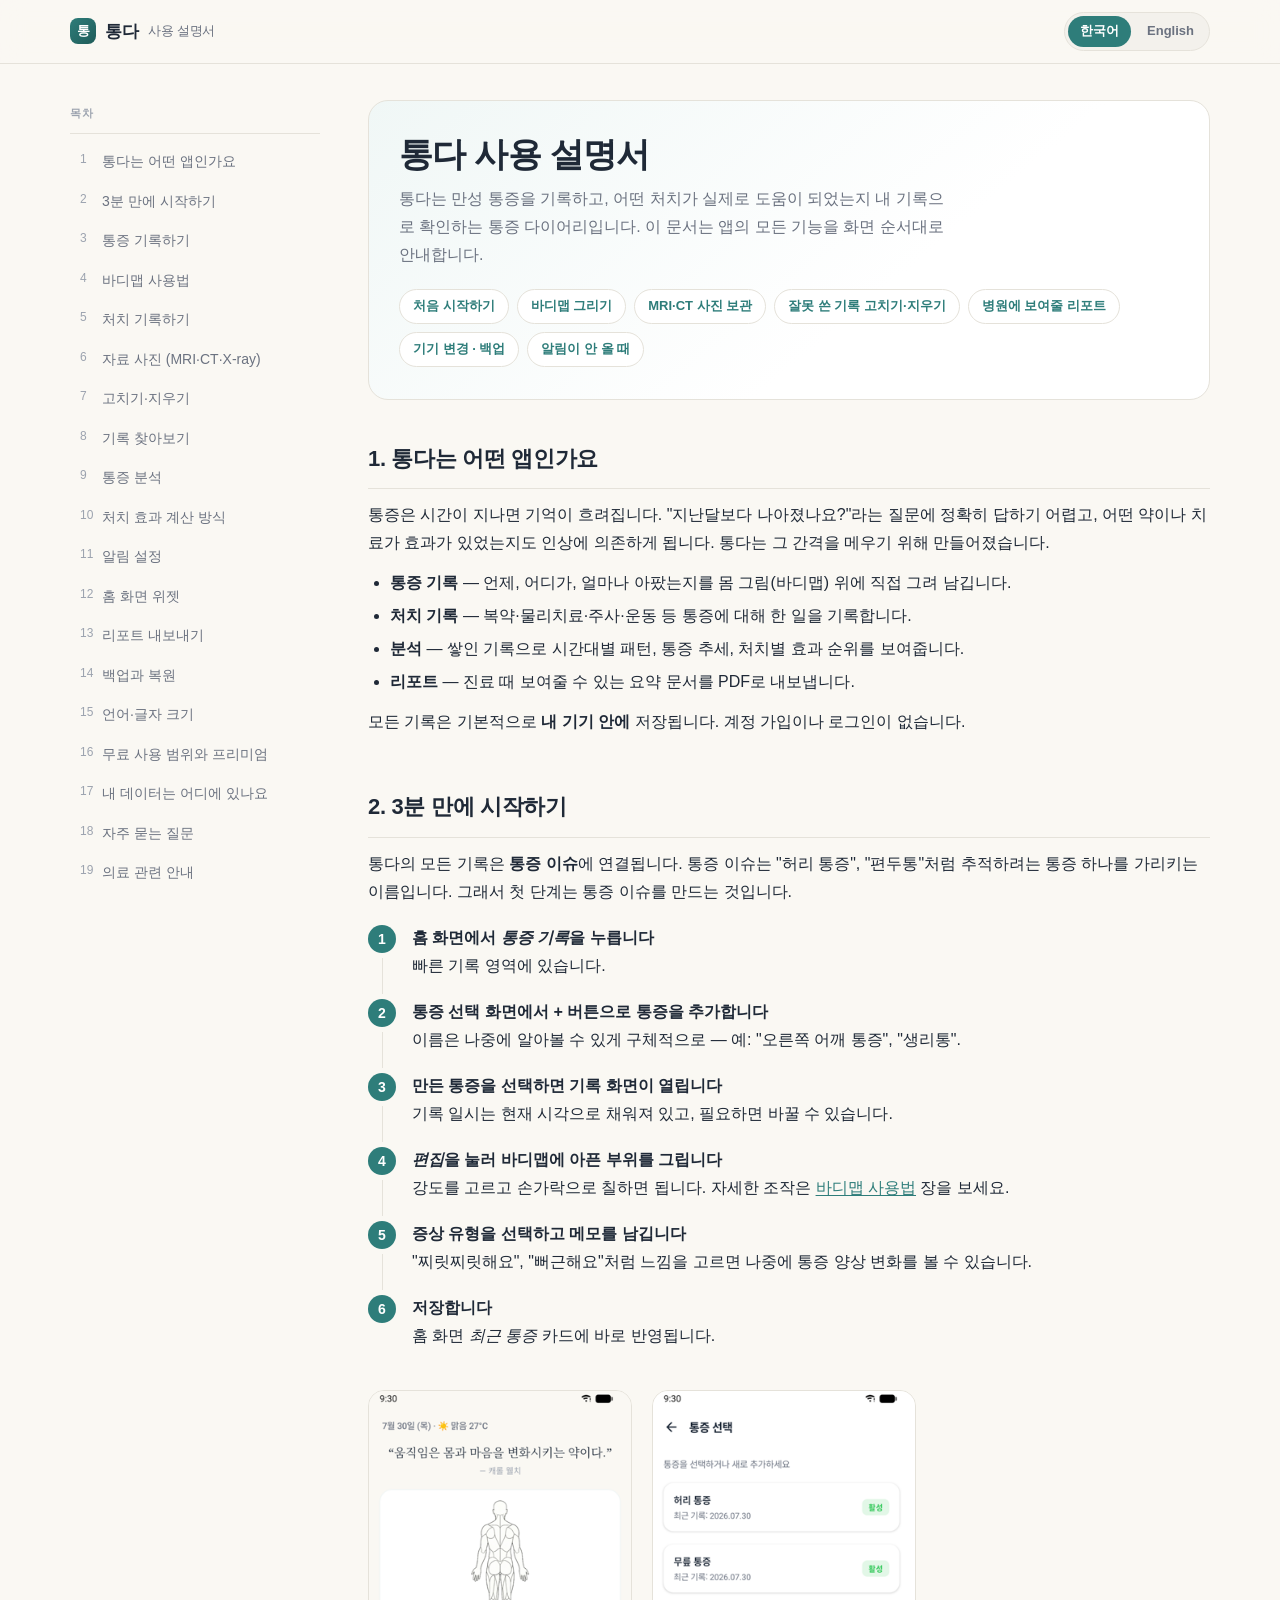
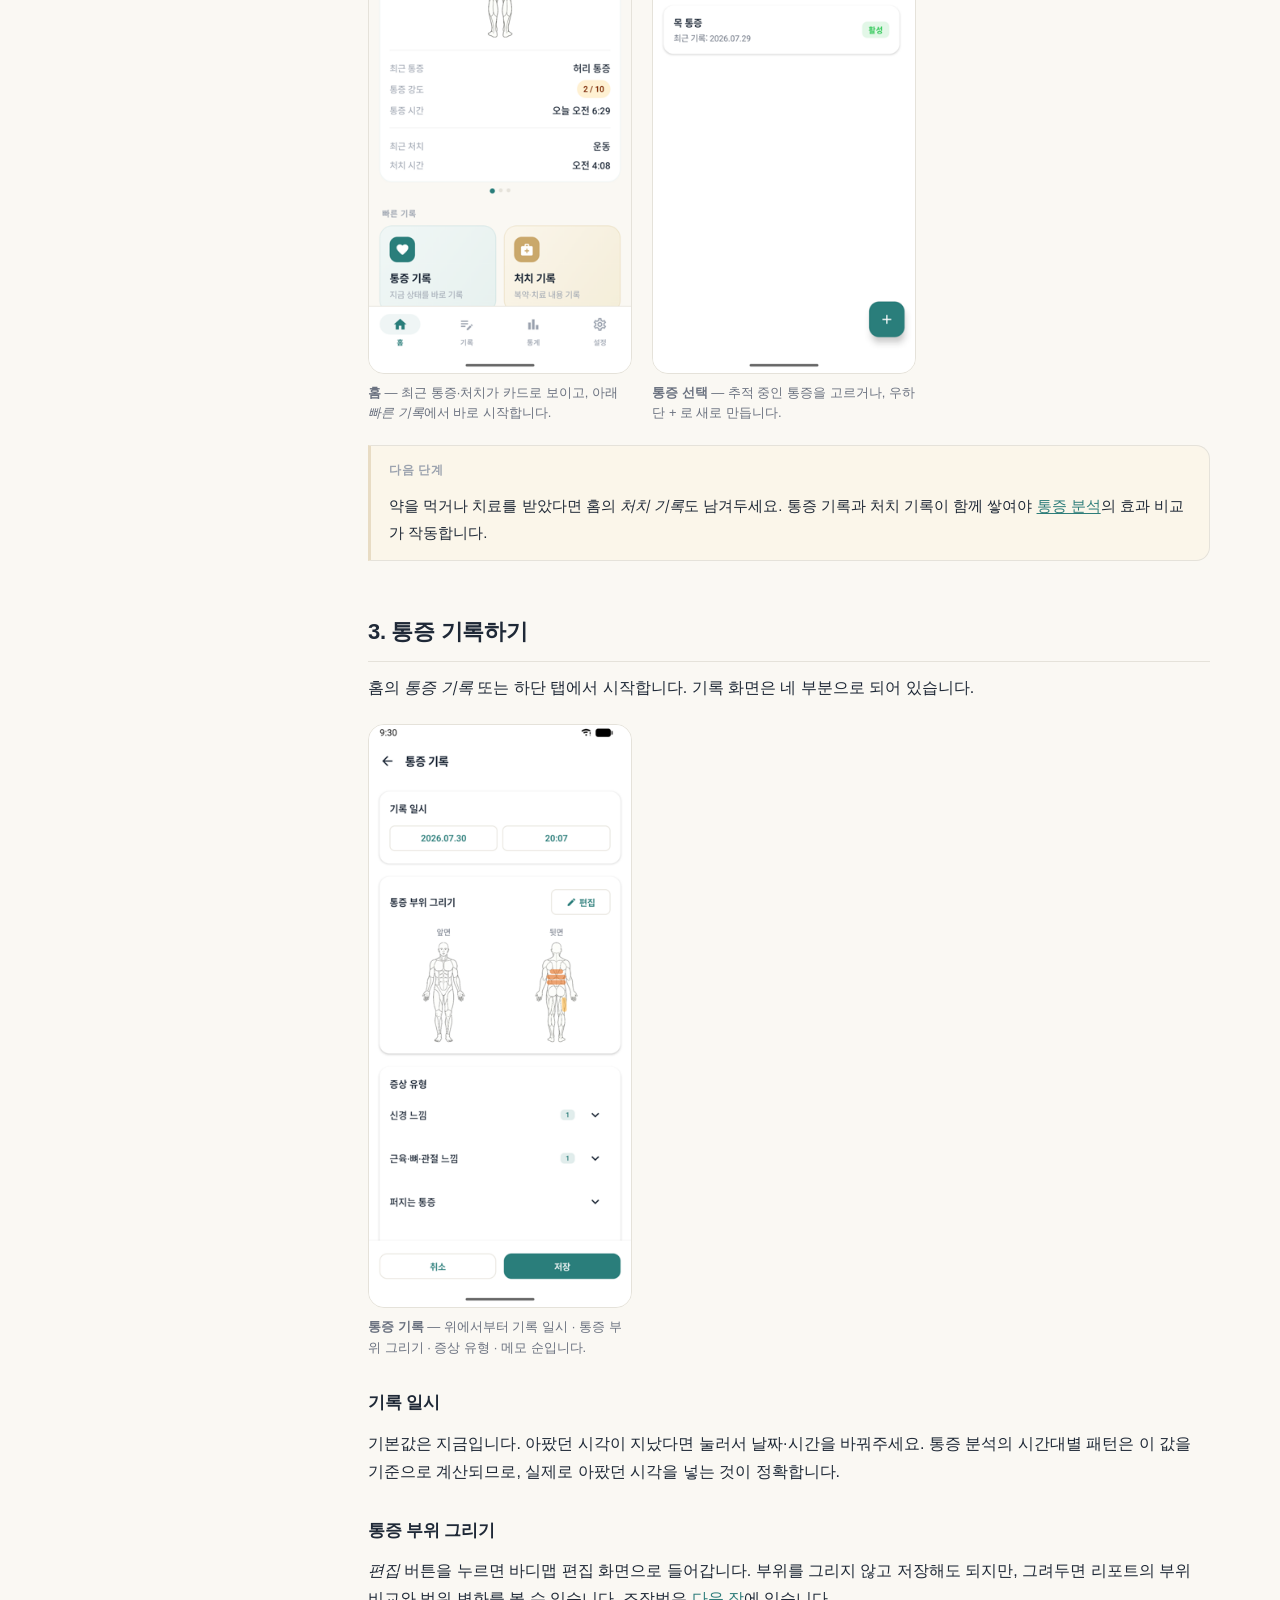
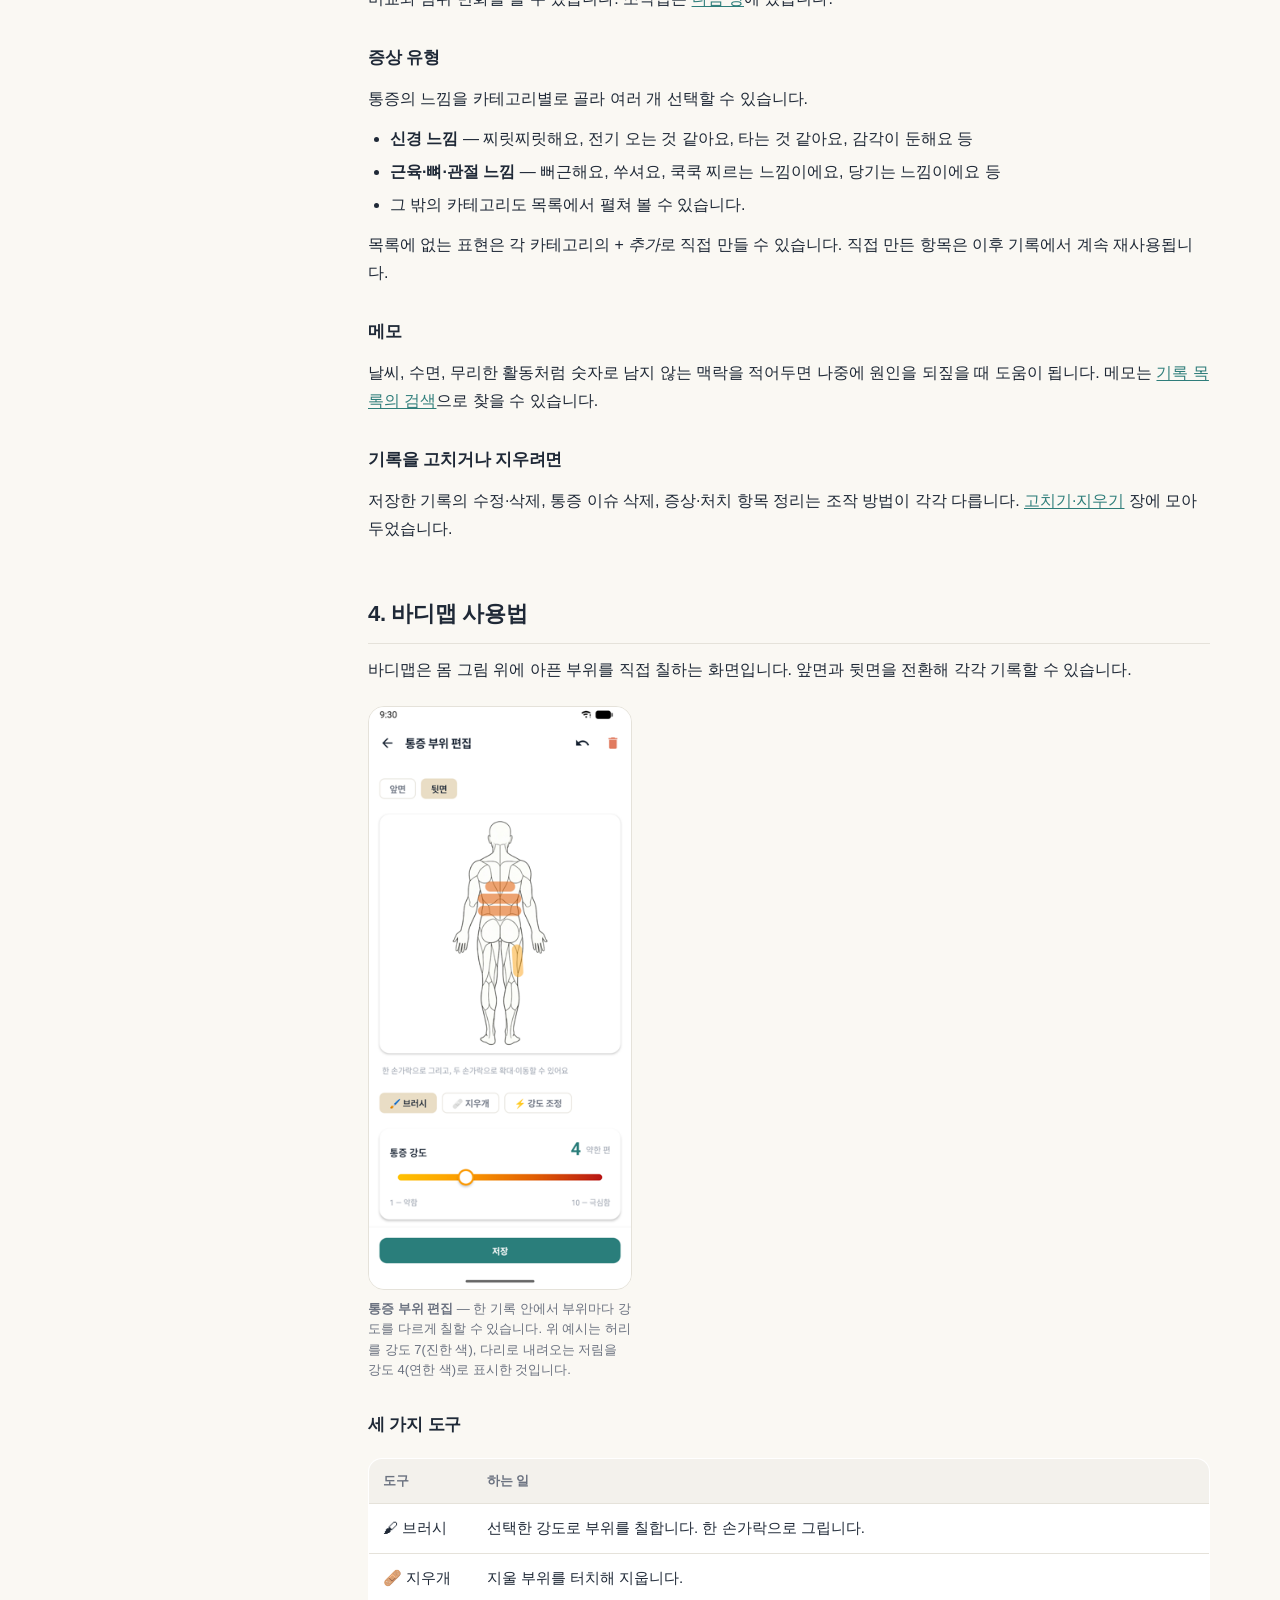
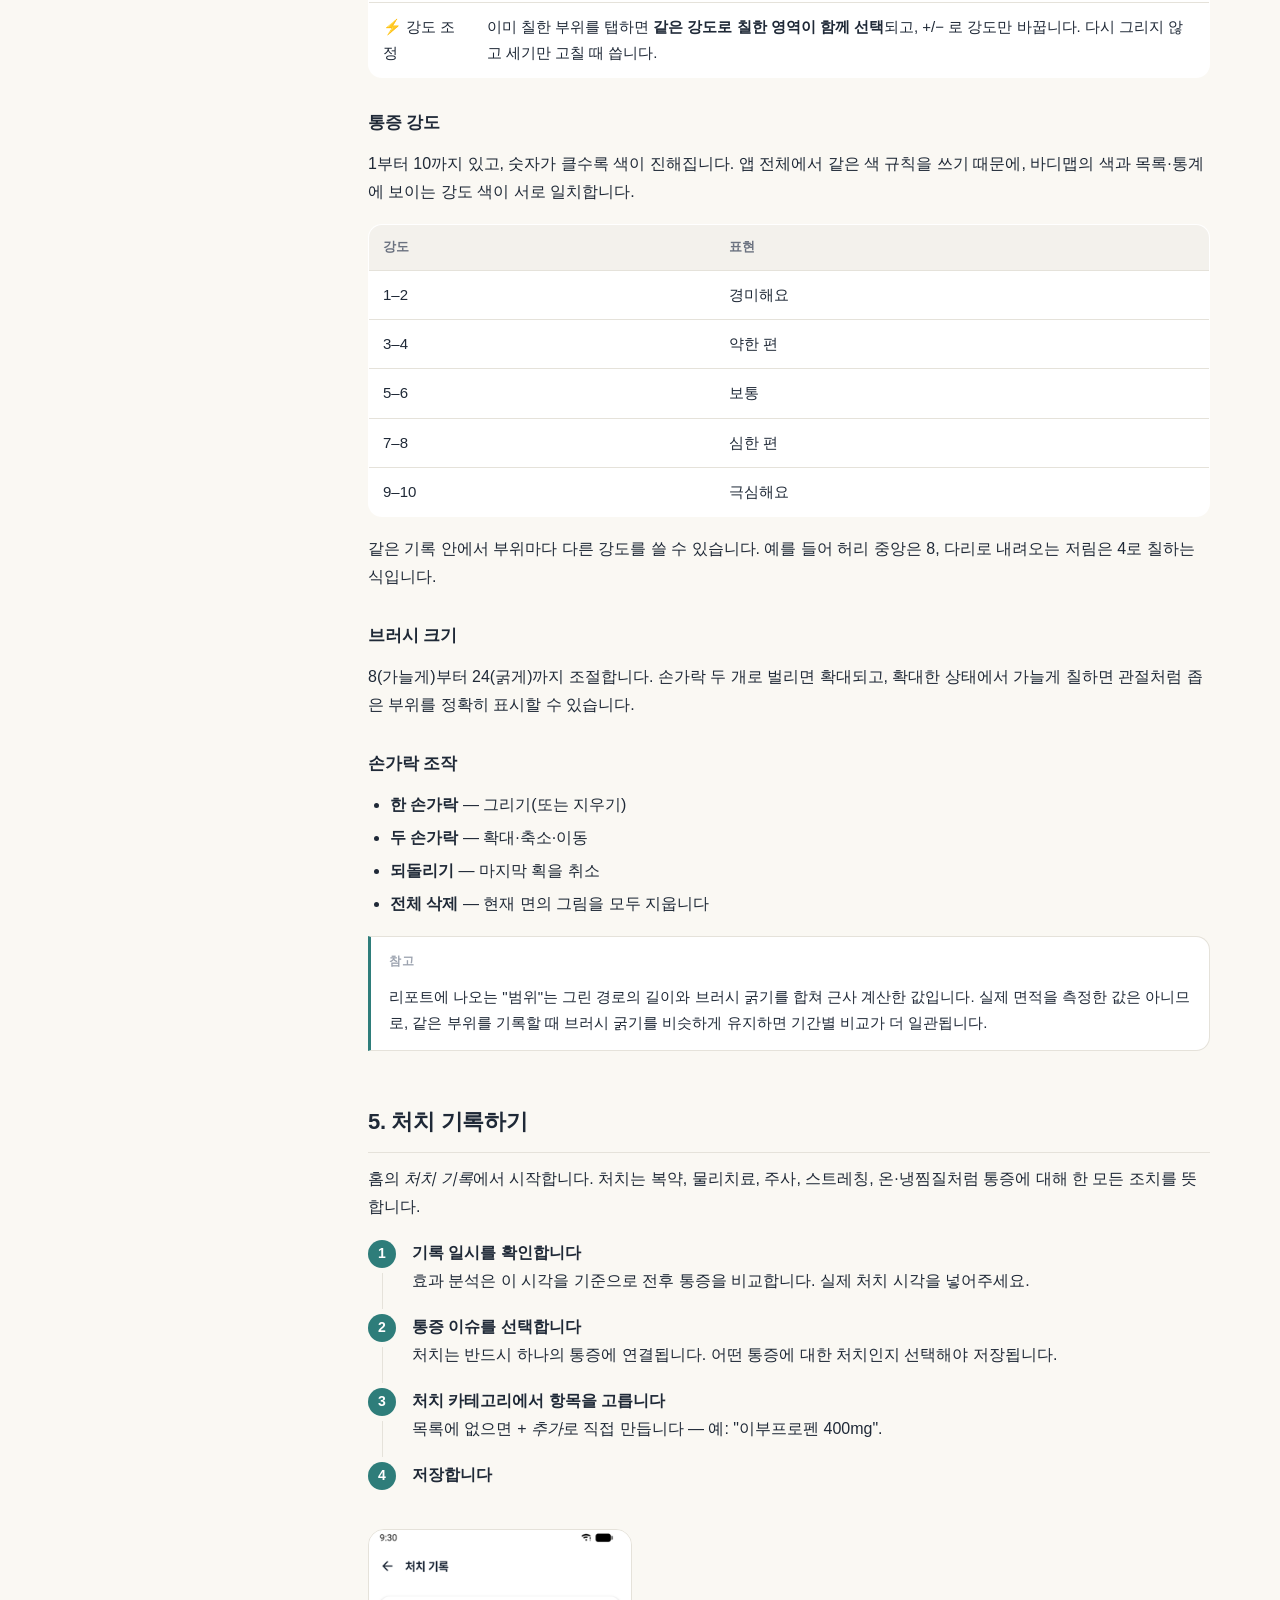
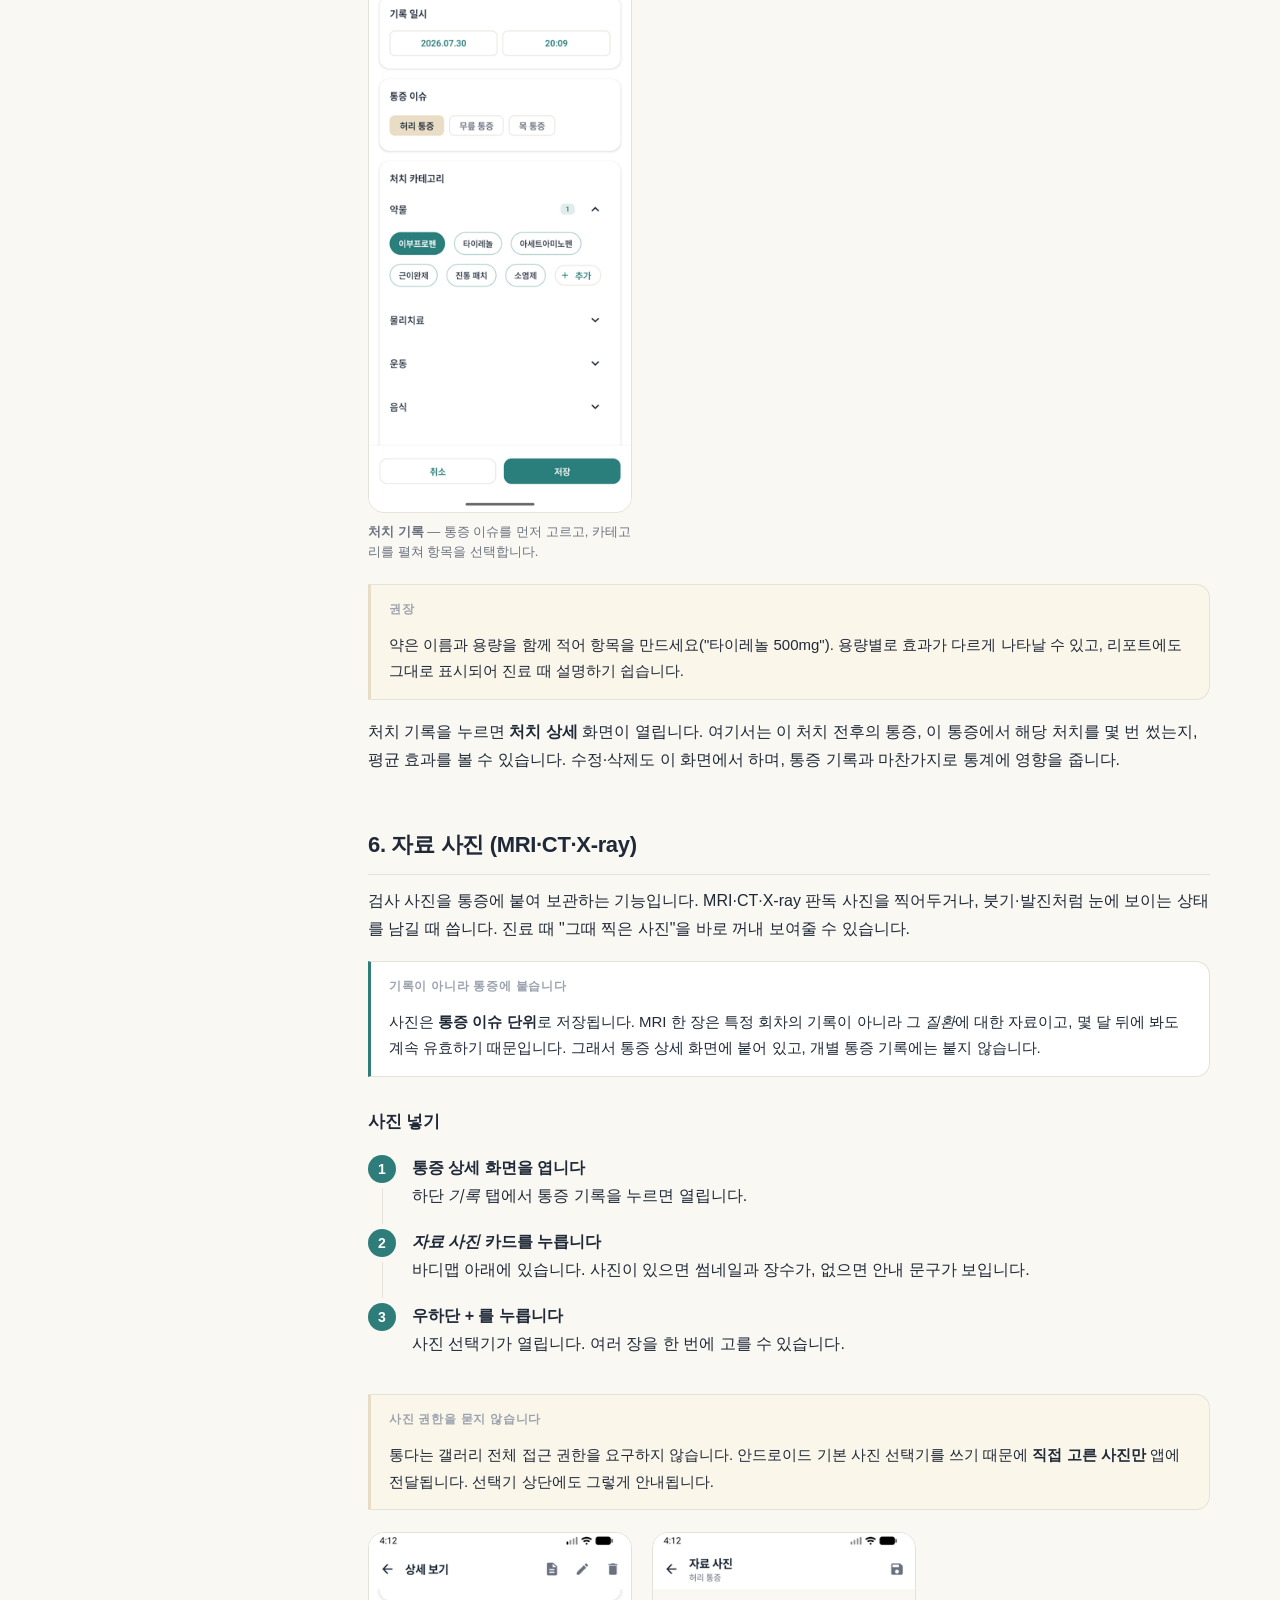
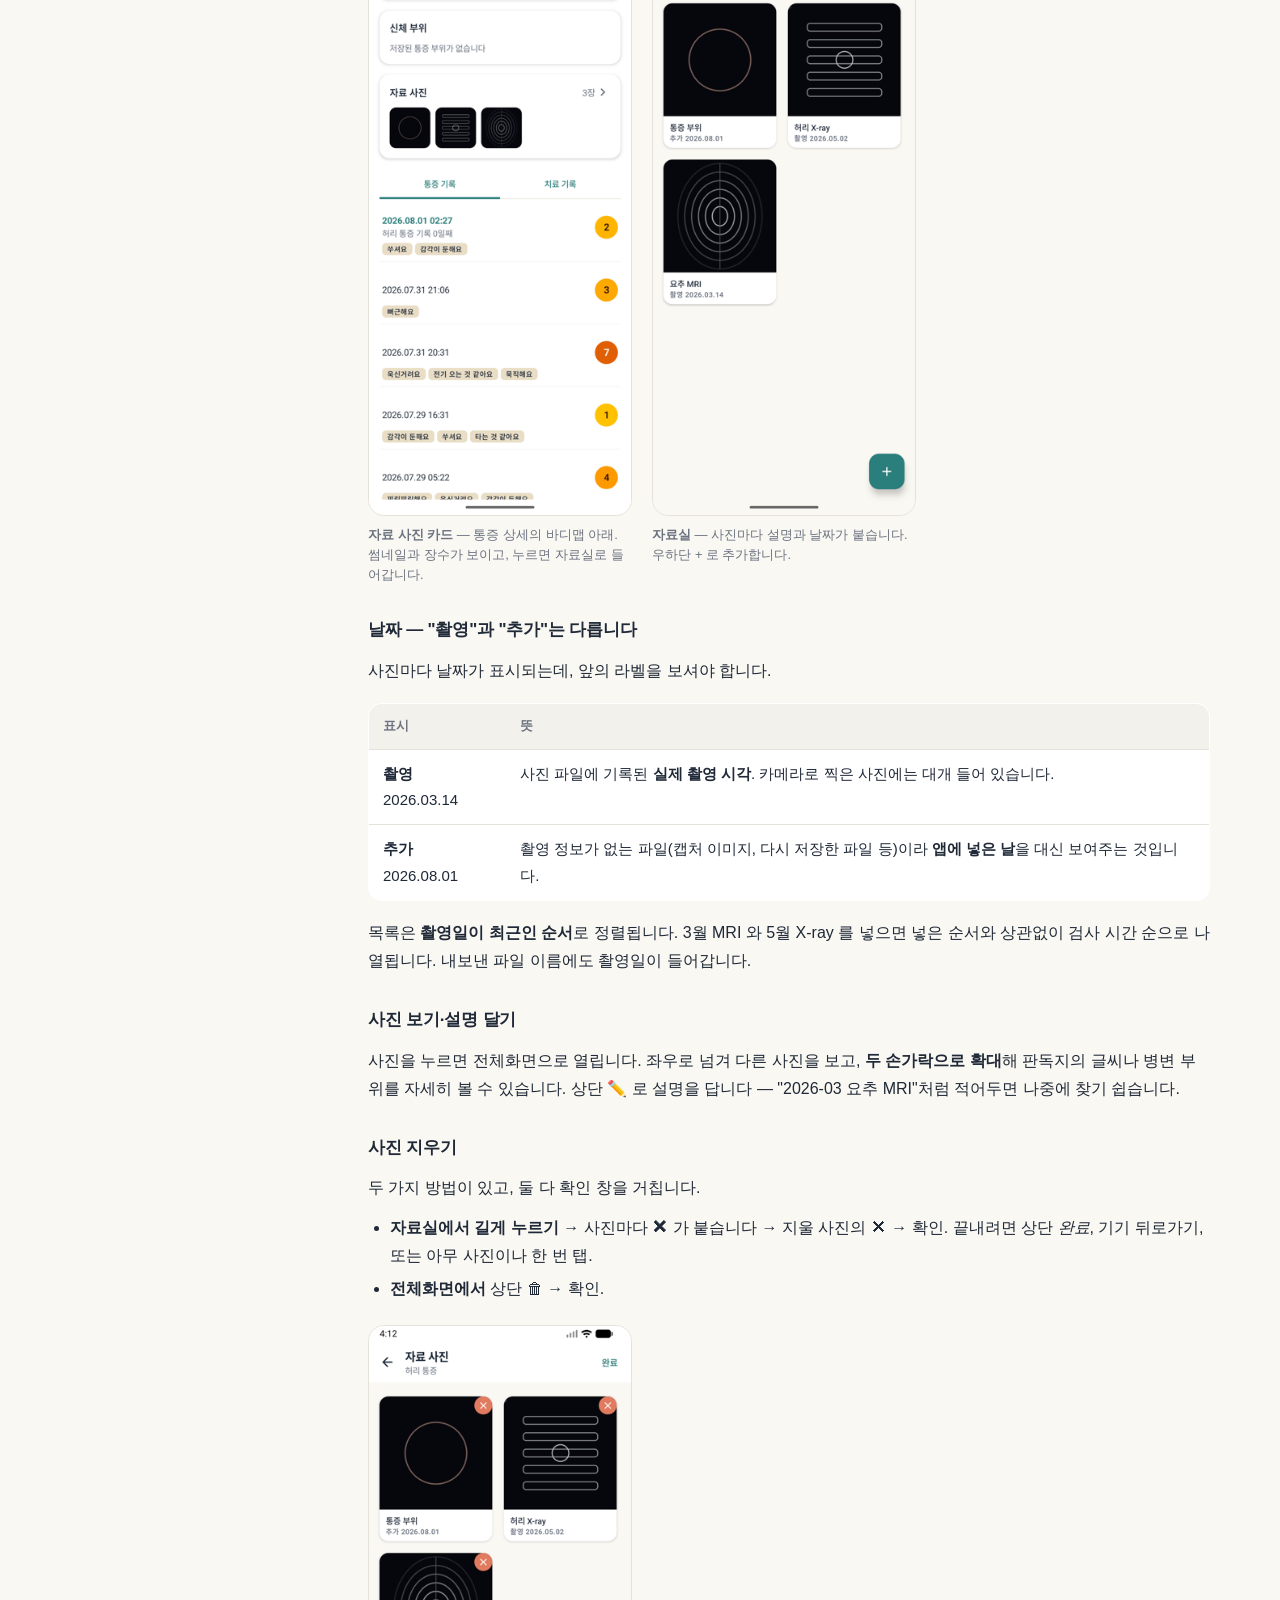
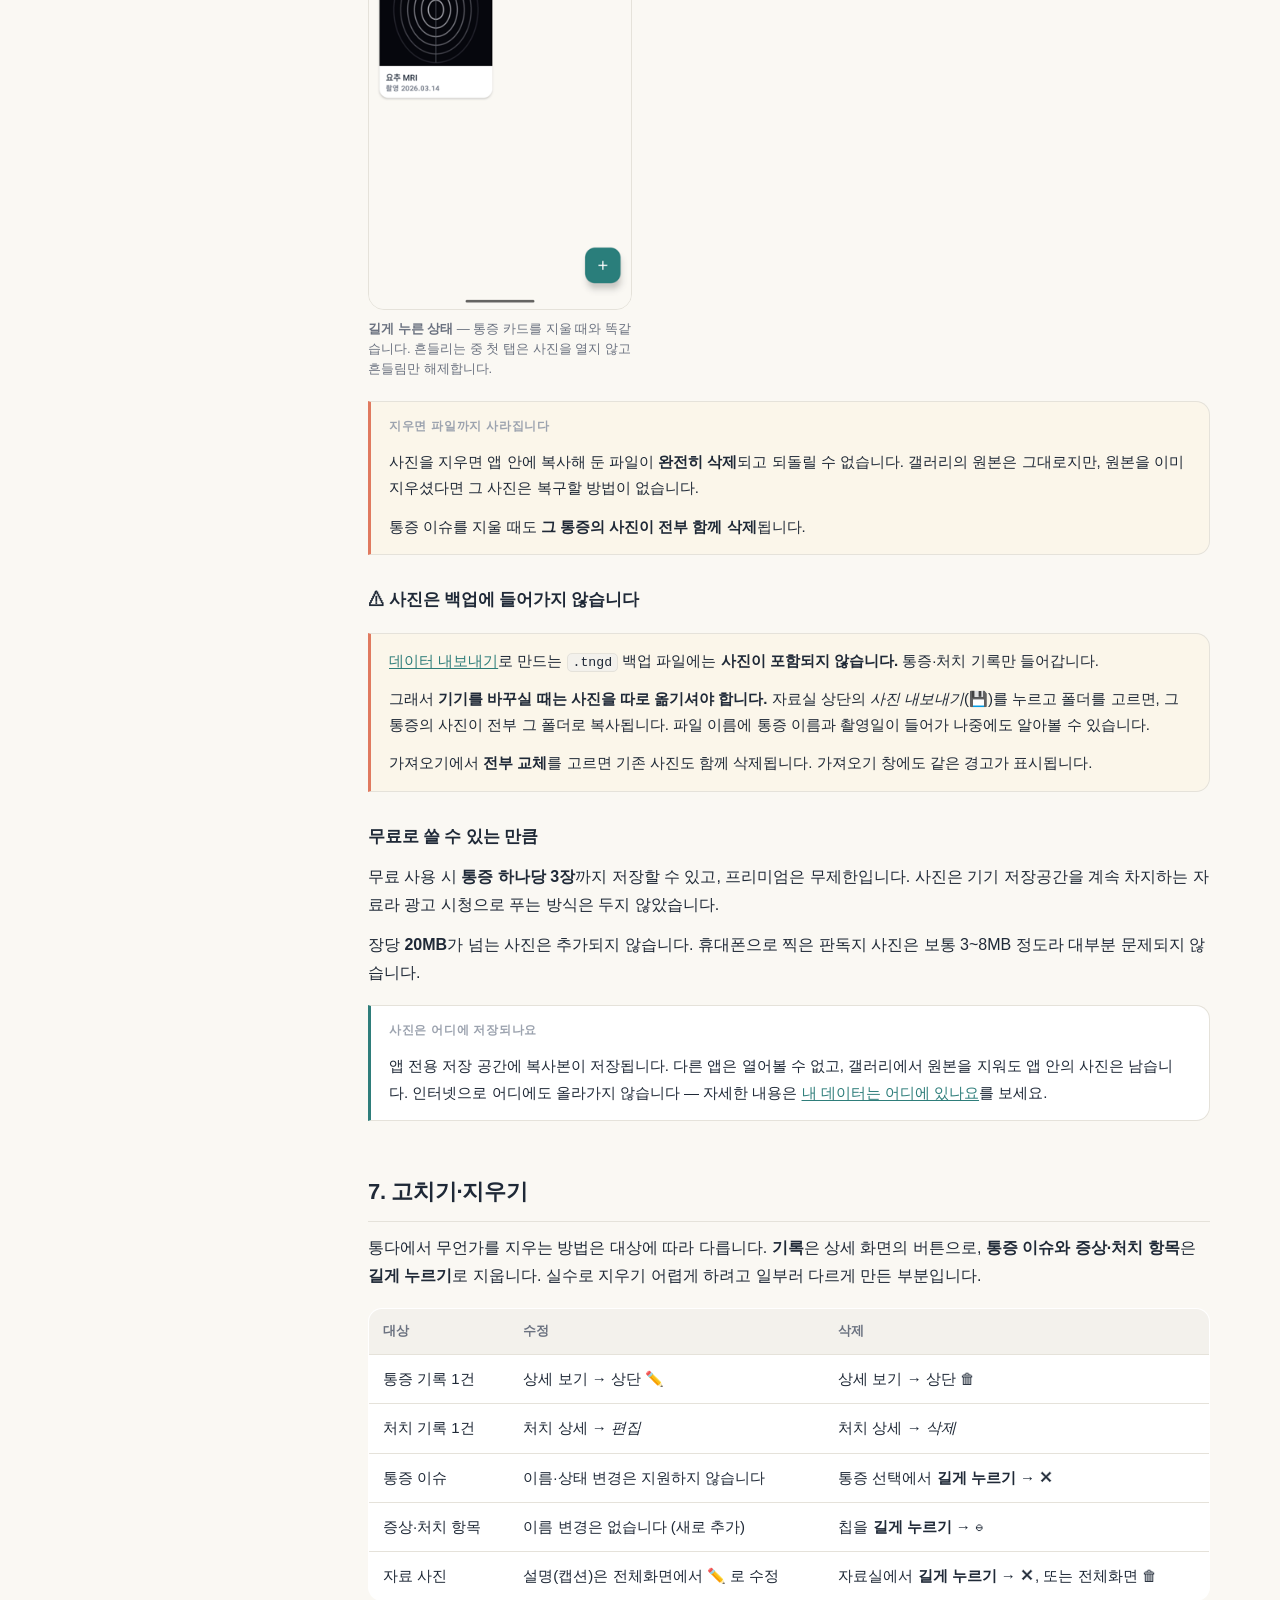
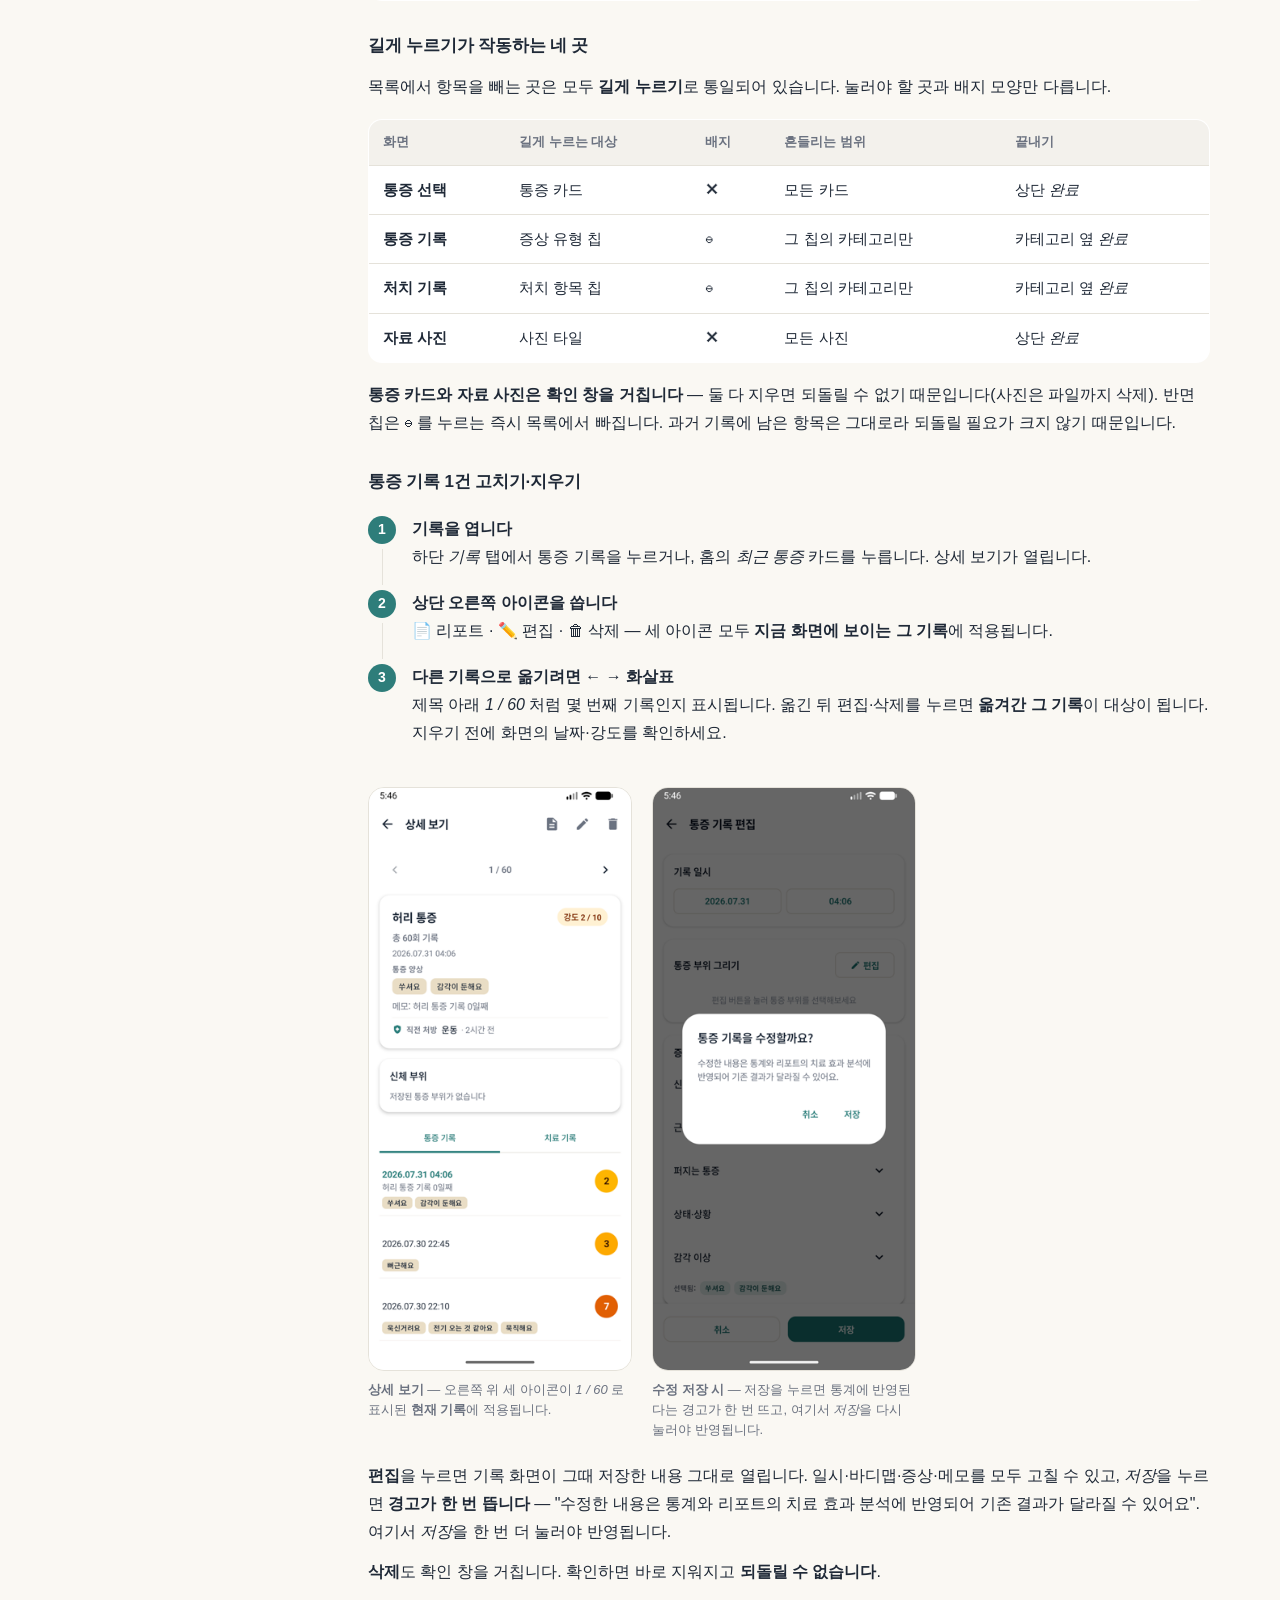
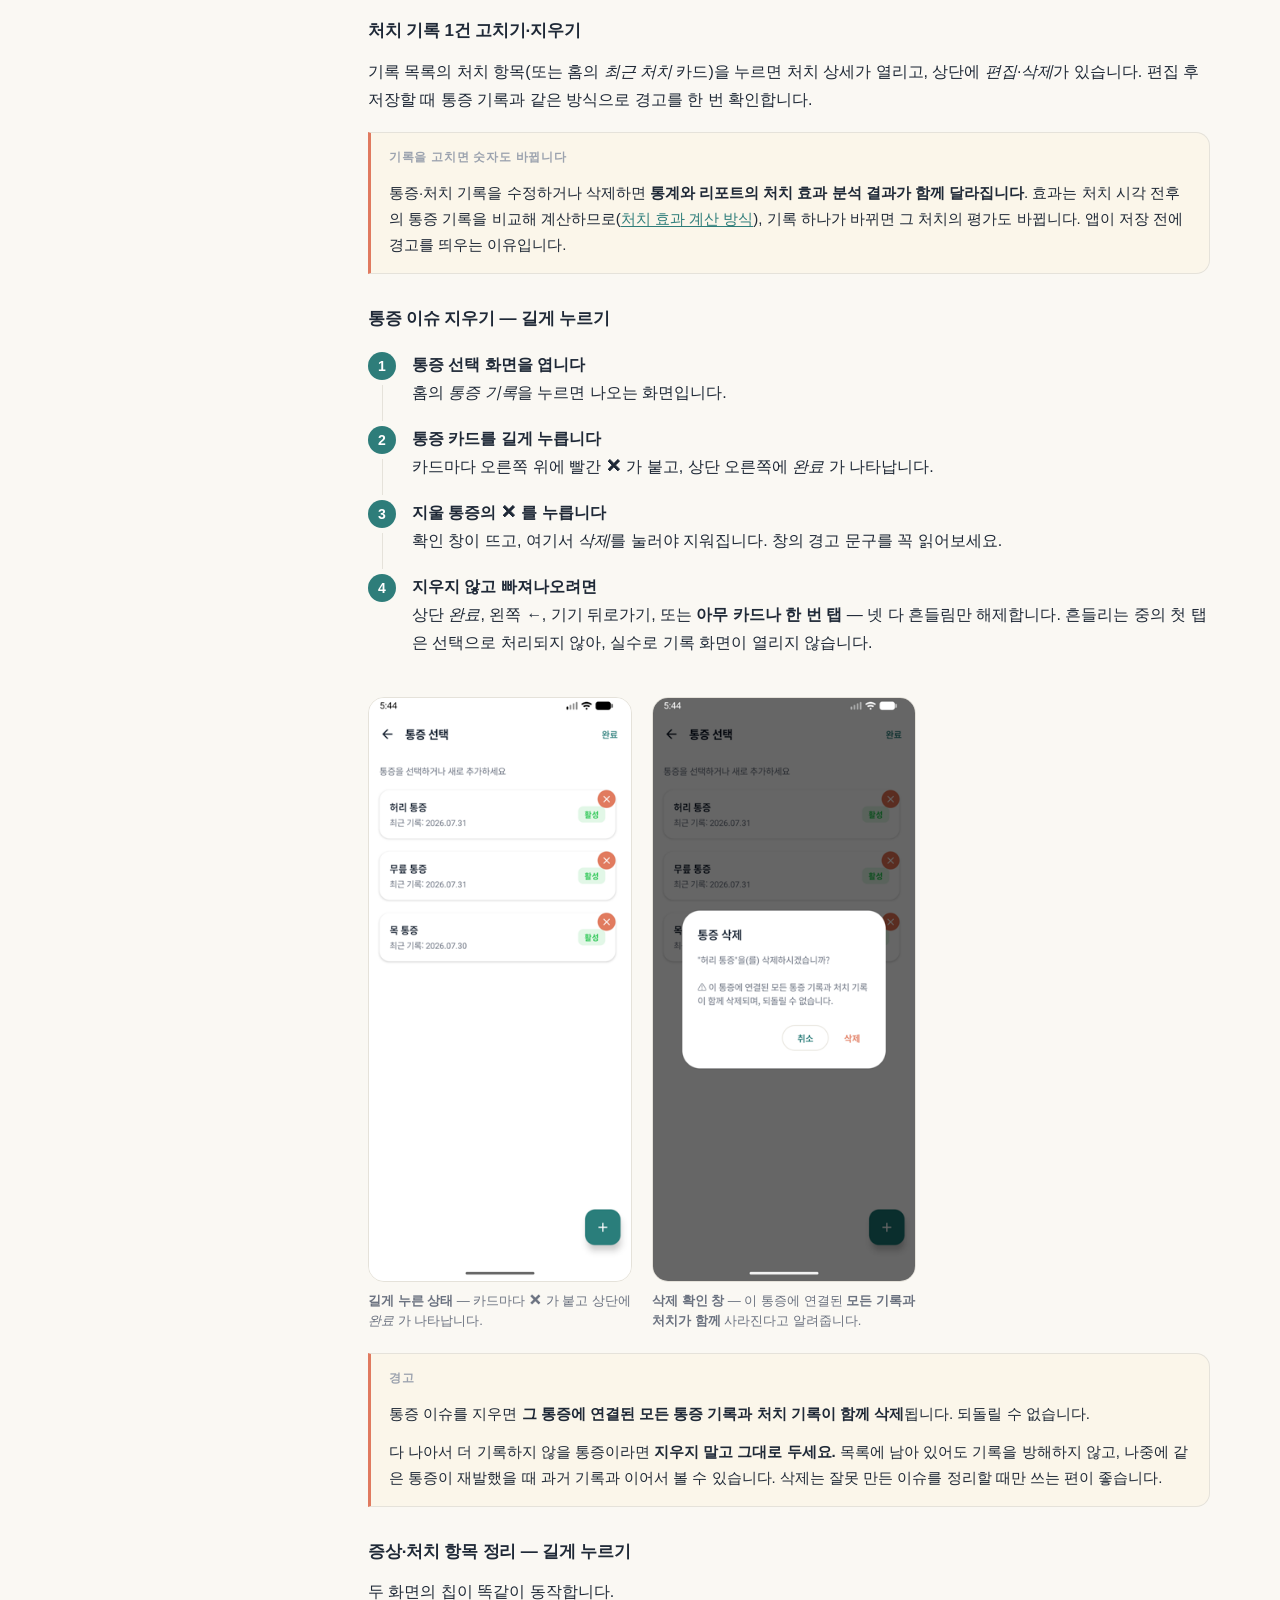
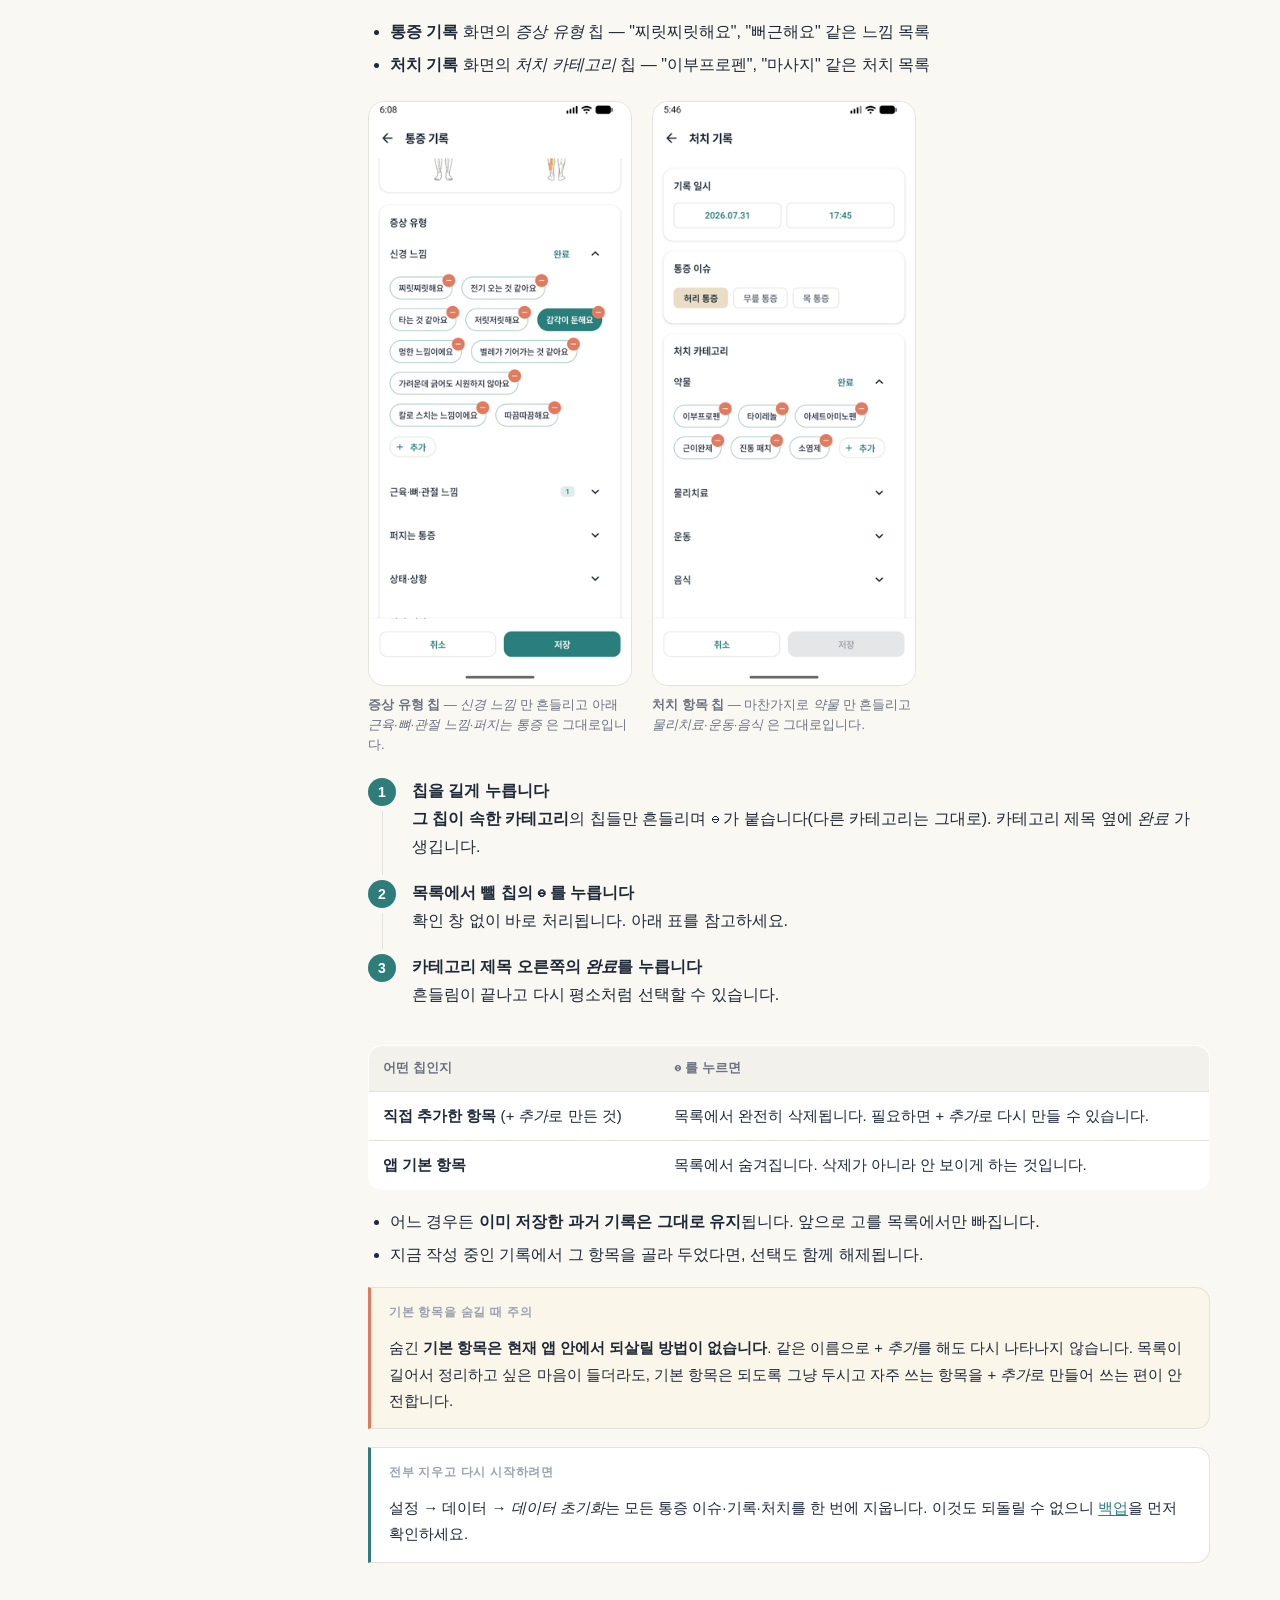
==== commit 761f8d6e: "docs: 자료 사진 장 신설 + 길게 누르기 네 곳으로 정정 앱 vc200~202 로 나간 사진 첨부 기능이 문서에 전혀 없었다.  새 장(#attachments): - 왜 기록" ====
--- a/ko/index.html
+++ b/ko/index.html
@@ -30,6 +30,7 @@
     <li><a href="#pain">통증 기록하기</a></li>
     <li><a href="#bodymap">바디맵 사용법</a></li>
     <li><a href="#treatment">처치 기록하기</a></li>
+    <li><a href="#attachments">자료 사진 (MRI·CT·X-ray)</a></li>
     <li><a href="#manage">고치기·지우기</a></li>
     <li><a href="#browse">기록 찾아보기</a></li>
     <li><a href="#stats">통증 분석</a></li>
@@ -54,6 +55,7 @@
   <div class="chips">
     <a class="chip" href="#quickstart">처음 시작하기</a>
     <a class="chip" href="#bodymap">바디맵 그리기</a>
+    <a class="chip" href="#attachments">MRI·CT 사진 보관</a>
     <a class="chip" href="#manage">잘못 쓴 기록 고치기·지우기</a>
     <a class="chip" href="#report">병원에 보여줄 리포트</a>
     <a class="chip" href="#backup">기기 변경 · 백업</a>
@@ -204,6 +206,88 @@
   <p>처치 기록을 누르면 <strong>처치 상세</strong> 화면이 열립니다. 여기서는 이 처치 전후의 통증, 이 통증에서 해당 처치를 몇 번 썼는지, 평균 효과를 볼 수 있습니다. 수정·삭제도 이 화면에서 하며, 통증 기록과 마찬가지로 통계에 영향을 줍니다.</p>
 </section>
 
+<section id="attachments">
+  <h2>자료 사진 (MRI·CT·X-ray)</h2>
+  <p>검사 사진을 통증에 붙여 보관하는 기능입니다. MRI·CT·X-ray 판독 사진을 찍어두거나, 붓기·발진처럼 눈에 보이는 상태를 남길 때 씁니다. 진료 때 "그때 찍은 사진"을 바로 꺼내 보여줄 수 있습니다.</p>
+
+  <div class="note">
+    <span class="label">기록이 아니라 통증에 붙습니다</span>
+    <p>사진은 <strong>통증 이슈 단위</strong>로 저장됩니다. MRI 한 장은 특정 회차의 기록이 아니라 그 <em>질환</em>에 대한 자료이고, 몇 달 뒤에 봐도 계속 유효하기 때문입니다. 그래서 통증 상세 화면에 붙어 있고, 개별 통증 기록에는 붙지 않습니다.</p>
+  </div>
+
+  <h3>사진 넣기</h3>
+  <ol class="steps">
+    <li><b>통증 상세 화면을 엽니다</b>하단 <em>기록</em> 탭에서 통증 기록을 누르면 열립니다.</li>
+    <li><b><em>자료 사진</em> 카드를 누릅니다</b>바디맵 아래에 있습니다. 사진이 있으면 썸네일과 장수가, 없으면 안내 문구가 보입니다.</li>
+    <li><b>우하단 <em>+</em> 를 누릅니다</b>사진 선택기가 열립니다. 여러 장을 한 번에 고를 수 있습니다.</li>
+  </ol>
+  <div class="tip">
+    <span class="label">사진 권한을 묻지 않습니다</span>
+    <p>통다는 갤러리 전체 접근 권한을 요구하지 않습니다. 안드로이드 기본 사진 선택기를 쓰기 때문에 <strong>직접 고른 사진만</strong> 앱에 전달됩니다. 선택기 상단에도 그렇게 안내됩니다.</p>
+  </div>
+
+  <div class="shots">
+    <figure class="shot">
+      <img src="../assets/img/ko/20_att_card.png" alt="통증 상세의 자료 사진 카드 — 썸네일 3장과 장수 표시" loading="lazy">
+      <figcaption><b>자료 사진 카드</b> — 통증 상세의 바디맵 아래. 썸네일과 장수가 보이고, 누르면 자료실로 들어갑니다.</figcaption>
+    </figure>
+    <figure class="shot">
+      <img src="../assets/img/ko/21_att_grid.png" alt="자료실 그리드 — 사진마다 설명과 촬영·추가 날짜" loading="lazy">
+      <figcaption><b>자료실</b> — 사진마다 설명과 날짜가 붙습니다. 우하단 <em>+</em> 로 추가합니다.</figcaption>
+    </figure>
+  </div>
+
+  <h3>날짜 — "촬영"과 "추가"는 다릅니다</h3>
+  <p>사진마다 날짜가 표시되는데, 앞의 라벨을 보셔야 합니다.</p>
+  <div class="tablewrap">
+  <table>
+    <thead><tr><th>표시</th><th>뜻</th></tr></thead>
+    <tbody>
+      <tr><td><strong>촬영</strong> 2026.03.14</td><td>사진 파일에 기록된 <strong>실제 촬영 시각</strong>. 카메라로 찍은 사진에는 대개 들어 있습니다.</td></tr>
+      <tr><td><strong>추가</strong> 2026.08.01</td><td>촬영 정보가 없는 파일(캡처 이미지, 다시 저장한 파일 등)이라 <strong>앱에 넣은 날</strong>을 대신 보여주는 것입니다.</td></tr>
+    </tbody>
+  </table>
+  </div>
+  <p>목록은 <strong>촬영일이 최근인 순서</strong>로 정렬됩니다. 3월 MRI 와 5월 X-ray 를 넣으면 넣은 순서와 상관없이 검사 시간 순으로 나열됩니다. 내보낸 파일 이름에도 촬영일이 들어갑니다.</p>
+
+  <h3>사진 보기·설명 달기</h3>
+  <p>사진을 누르면 전체화면으로 열립니다. 좌우로 넘겨 다른 사진을 보고, <strong>두 손가락으로 확대</strong>해 판독지의 글씨나 병변 부위를 자세히 볼 수 있습니다. 상단 ✏️ 로 설명을 답니다 — "2026-03 요추 MRI"처럼 적어두면 나중에 찾기 쉽습니다.</p>
+
+  <h3>사진 지우기</h3>
+  <p>두 가지 방법이 있고, 둘 다 확인 창을 거칩니다.</p>
+  <ul>
+    <li><strong>자료실에서 길게 누르기</strong> → 사진마다 <strong>✕</strong> 가 붙습니다 → 지울 사진의 ✕ → 확인. 끝내려면 상단 <em>완료</em>, 기기 뒤로가기, 또는 아무 사진이나 한 번 탭.</li>
+    <li><strong>전체화면에서</strong> 상단 🗑 → 확인.</li>
+  </ul>
+
+  <figure class="shot">
+    <img src="../assets/img/ko/22_att_wiggle.png" alt="자료실을 길게 누른 상태 — 사진마다 ✕ 배지, 상단에 완료" loading="lazy">
+    <figcaption><b>길게 누른 상태</b> — 통증 카드를 지울 때와 똑같습니다. 흔들리는 중 첫 탭은 사진을 열지 않고 흔들림만 해제합니다.</figcaption>
+  </figure>
+
+  <div class="warn">
+    <span class="label">지우면 파일까지 사라집니다</span>
+    <p>사진을 지우면 앱 안에 복사해 둔 파일이 <strong>완전히 삭제</strong>되고 되돌릴 수 없습니다. 갤러리의 원본은 그대로지만, 원본을 이미 지우셨다면 그 사진은 복구할 방법이 없습니다.</p>
+    <p>통증 이슈를 지울 때도 <strong>그 통증의 사진이 전부 함께 삭제</strong>됩니다.</p>
+  </div>
+
+  <h3>⚠ 사진은 백업에 들어가지 않습니다</h3>
+  <div class="warn">
+    <p><a href="#backup">데이터 내보내기</a>로 만드는 <code>.tngd</code> 백업 파일에는 <strong>사진이 포함되지 않습니다.</strong> 통증·처치 기록만 들어갑니다.</p>
+    <p>그래서 <strong>기기를 바꾸실 때는 사진을 따로 옮기셔야 합니다.</strong> 자료실 상단의 <em>사진 내보내기</em>(💾)를 누르고 폴더를 고르면, 그 통증의 사진이 전부 그 폴더로 복사됩니다. 파일 이름에 통증 이름과 촬영일이 들어가 나중에도 알아볼 수 있습니다.</p>
+    <p>가져오기에서 <strong>전부 교체</strong>를 고르면 기존 사진도 함께 삭제됩니다. 가져오기 창에도 같은 경고가 표시됩니다.</p>
+  </div>
+
+  <h3>무료로 쓸 수 있는 만큼</h3>
+  <p>무료 사용 시 <strong>통증 하나당 3장</strong>까지 저장할 수 있고, 프리미엄은 무제한입니다. 사진은 기기 저장공간을 계속 차지하는 자료라 광고 시청으로 푸는 방식은 두지 않았습니다.</p>
+  <p>장당 <strong>20MB</strong>가 넘는 사진은 추가되지 않습니다. 휴대폰으로 찍은 판독지 사진은 보통 3~8MB 정도라 대부분 문제되지 않습니다.</p>
+
+  <div class="note">
+    <span class="label">사진은 어디에 저장되나요</span>
+    <p>앱 전용 저장 공간에 복사본이 저장됩니다. 다른 앱은 열어볼 수 없고, 갤러리에서 원본을 지워도 앱 안의 사진은 남습니다. 인터넷으로 어디에도 올라가지 않습니다 — 자세한 내용은 <a href="#privacy">내 데이터는 어디에 있나요</a>를 보세요.</p>
+  </div>
+</section>
+
 <section id="manage">
   <h2>고치기·지우기</h2>
   <p>통다에서 무언가를 지우는 방법은 대상에 따라 다릅니다. <strong>기록</strong>은 상세 화면의 버튼으로, <strong>통증 이슈와 증상·처치 항목</strong>은 <strong>길게 누르기</strong>로 지웁니다. 실수로 지우기 어렵게 하려고 일부러 다르게 만든 부분입니다.</p>
@@ -216,11 +300,12 @@
       <tr><td>처치 기록 1건</td><td>처치 상세 → <em>편집</em></td><td>처치 상세 → <em>삭제</em></td></tr>
       <tr><td>통증 이슈</td><td>이름·상태 변경은 지원하지 않습니다</td><td>통증 선택에서 <strong>길게 누르기</strong> → ✕</td></tr>
       <tr><td>증상·처치 항목</td><td>이름 변경은 없습니다 (새로 추가)</td><td>칩을 <strong>길게 누르기</strong> → ⊖</td></tr>
+      <tr><td>자료 사진</td><td>설명(캡션)은 전체화면에서 ✏️ 로 수정</td><td>자료실에서 <strong>길게 누르기</strong> → ✕, 또는 전체화면 🗑</td></tr>
     </tbody>
   </table>
   </div>
 
-  <h3>길게 누르기가 작동하는 세 곳</h3>
+  <h3>길게 누르기가 작동하는 네 곳</h3>
   <p>목록에서 항목을 빼는 곳은 모두 <strong>길게 누르기</strong>로 통일되어 있습니다. 눌러야 할 곳과 배지 모양만 다릅니다.</p>
   <div class="tablewrap">
   <table>
@@ -229,10 +314,11 @@
       <tr><td><strong>통증 선택</strong></td><td>통증 카드</td><td>✕</td><td>모든 카드</td><td>상단 <em>완료</em></td></tr>
       <tr><td><strong>통증 기록</strong></td><td>증상 유형 칩</td><td>⊖</td><td>그 칩의 카테고리만</td><td>카테고리 옆 <em>완료</em></td></tr>
       <tr><td><strong>처치 기록</strong></td><td>처치 항목 칩</td><td>⊖</td><td>그 칩의 카테고리만</td><td>카테고리 옆 <em>완료</em></td></tr>
+      <tr><td><strong>자료 사진</strong></td><td>사진 타일</td><td>✕</td><td>모든 사진</td><td>상단 <em>완료</em></td></tr>
     </tbody>
   </table>
   </div>
-  <p>통증 카드만 <strong>확인 창을 거칩니다</strong>. 칩은 ⊖ 를 누르는 즉시 목록에서 빠집니다(과거 기록은 그대로 유지되므로 되돌릴 필요가 크지 않기 때문입니다).</p>
+  <p><strong>통증 카드와 자료 사진은 확인 창을 거칩니다</strong> — 둘 다 지우면 되돌릴 수 없기 때문입니다(사진은 파일까지 삭제). 반면 칩은 ⊖ 를 누르는 즉시 목록에서 빠집니다. 과거 기록에 남은 항목은 그대로라 되돌릴 필요가 크지 않기 때문입니다.</p>
 
   <h3>통증 기록 1건 고치기·지우기</h3>
   <ol class="steps">
@@ -512,6 +598,10 @@
   <p>기록이 기기 안에만 있으므로, <strong>기기를 바꾸거나 앱을 삭제하기 전에는 반드시 백업</strong>하세요. 설정 → 데이터에서 합니다.</p>
 
   <h3>데이터 내보내기</h3>
+  <div class="warn">
+    <span class="label">사진은 별도입니다</span>
+    <p>백업 파일에는 통증·처치 기록만 담기고 <strong><a href="#attachments">자료 사진</a>은 포함되지 않습니다.</strong> 기기를 바꾸실 때는 자료실의 <em>사진 내보내기</em>로 사진을 따로 옮겨주세요.</p>
+  </div>
   <p><code>.tngd</code> 확장자의 백업 파일 하나가 만들어집니다. 저장 위치는 직접 고르며, 클라우드 드라이브나 메일로 보관해도 됩니다. 파일 안의 내용은 암호화되어 있어 텍스트 편집기로 읽을 수 없습니다. 별도의 비밀번호를 입력하지는 않습니다.</p>
 
   <h3>데이터 가져오기</h3>
@@ -553,6 +643,7 @@
       <tr><td>하루 통증 기록</td><td>3건까지</td><td>무제한</td></tr>
       <tr><td>하루 처치 기록</td><td>3건까지</td><td>무제한</td></tr>
       <tr><td>통증 이슈</td><td>2개 (이후 1개당 광고 1회)</td><td>무제한</td></tr>
+      <tr><td>자료 사진</td><td>통증 하나당 3장</td><td>무제한</td></tr>
       <tr><td>통계 열람 기간</td><td>최근 30일</td><td>전체 기간</td></tr>
       <tr><td>광고</td><td>있음</td><td>없음</td></tr>
     </tbody>
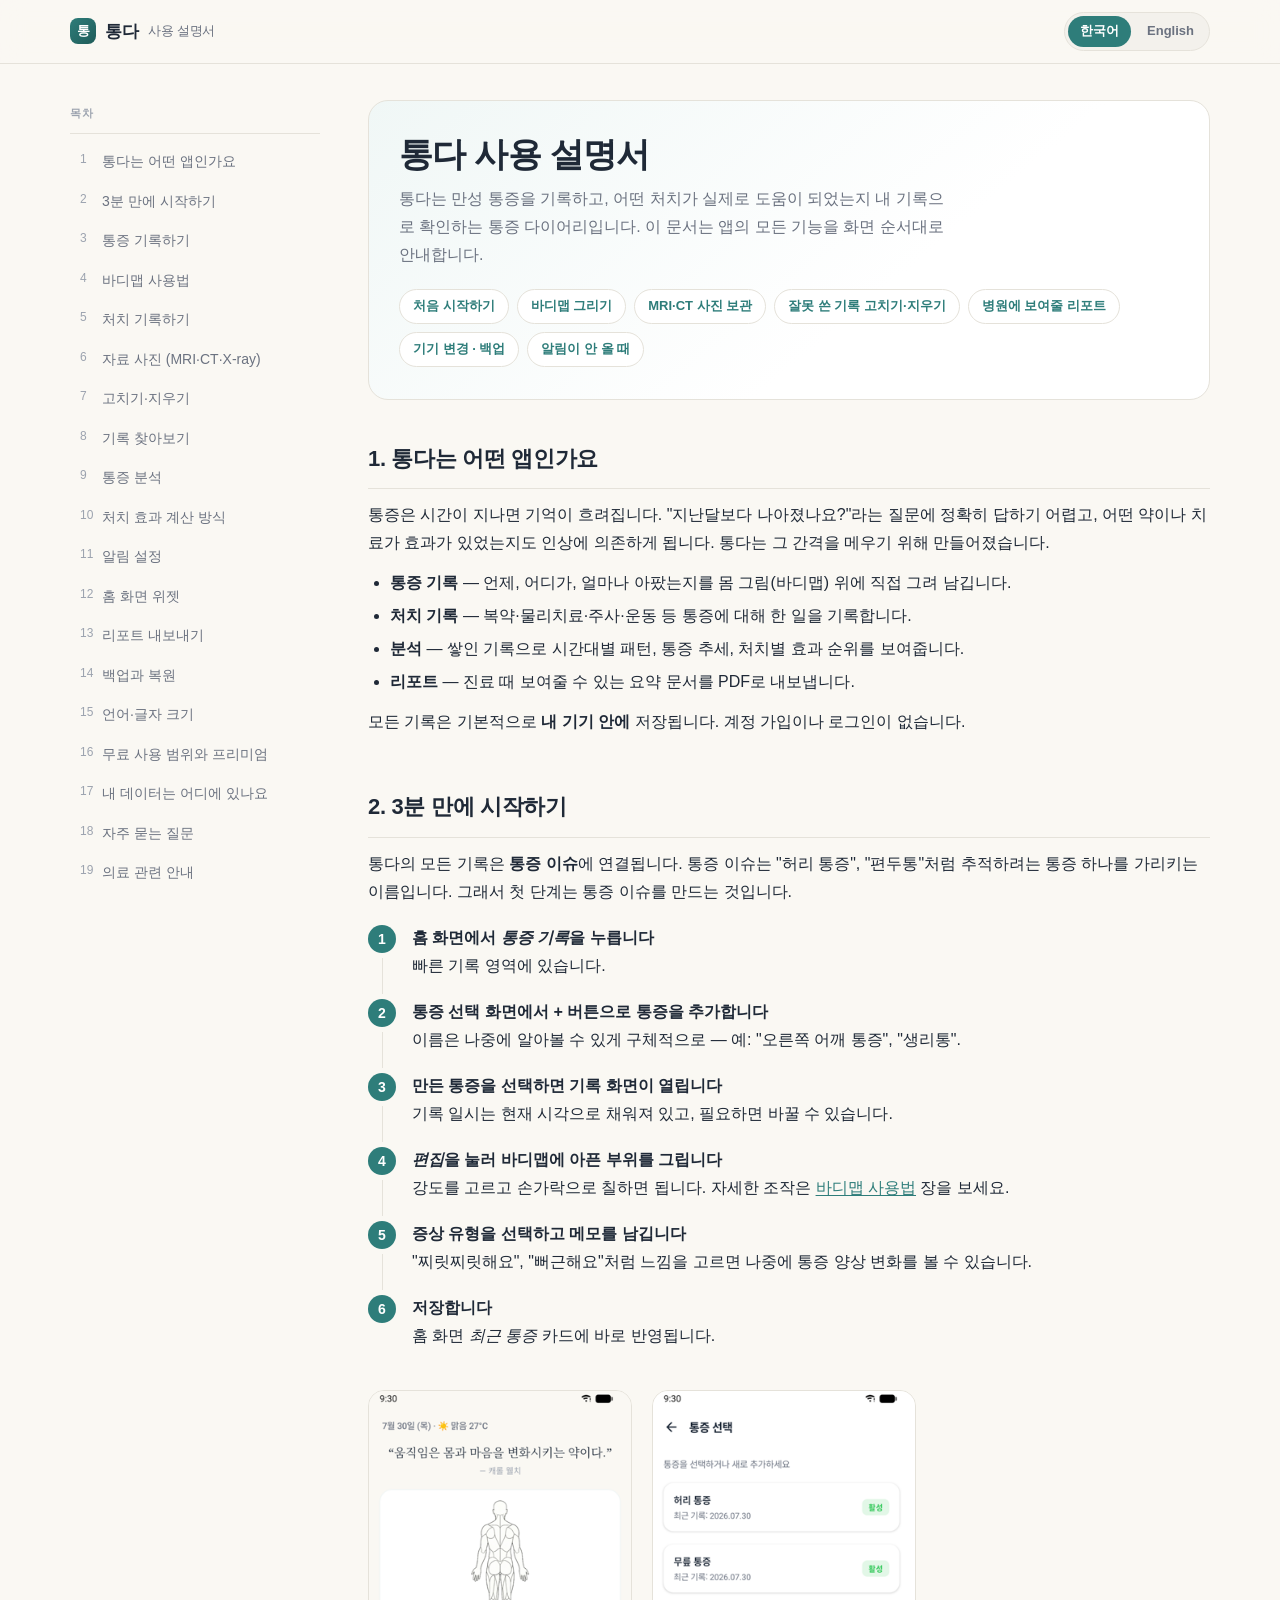
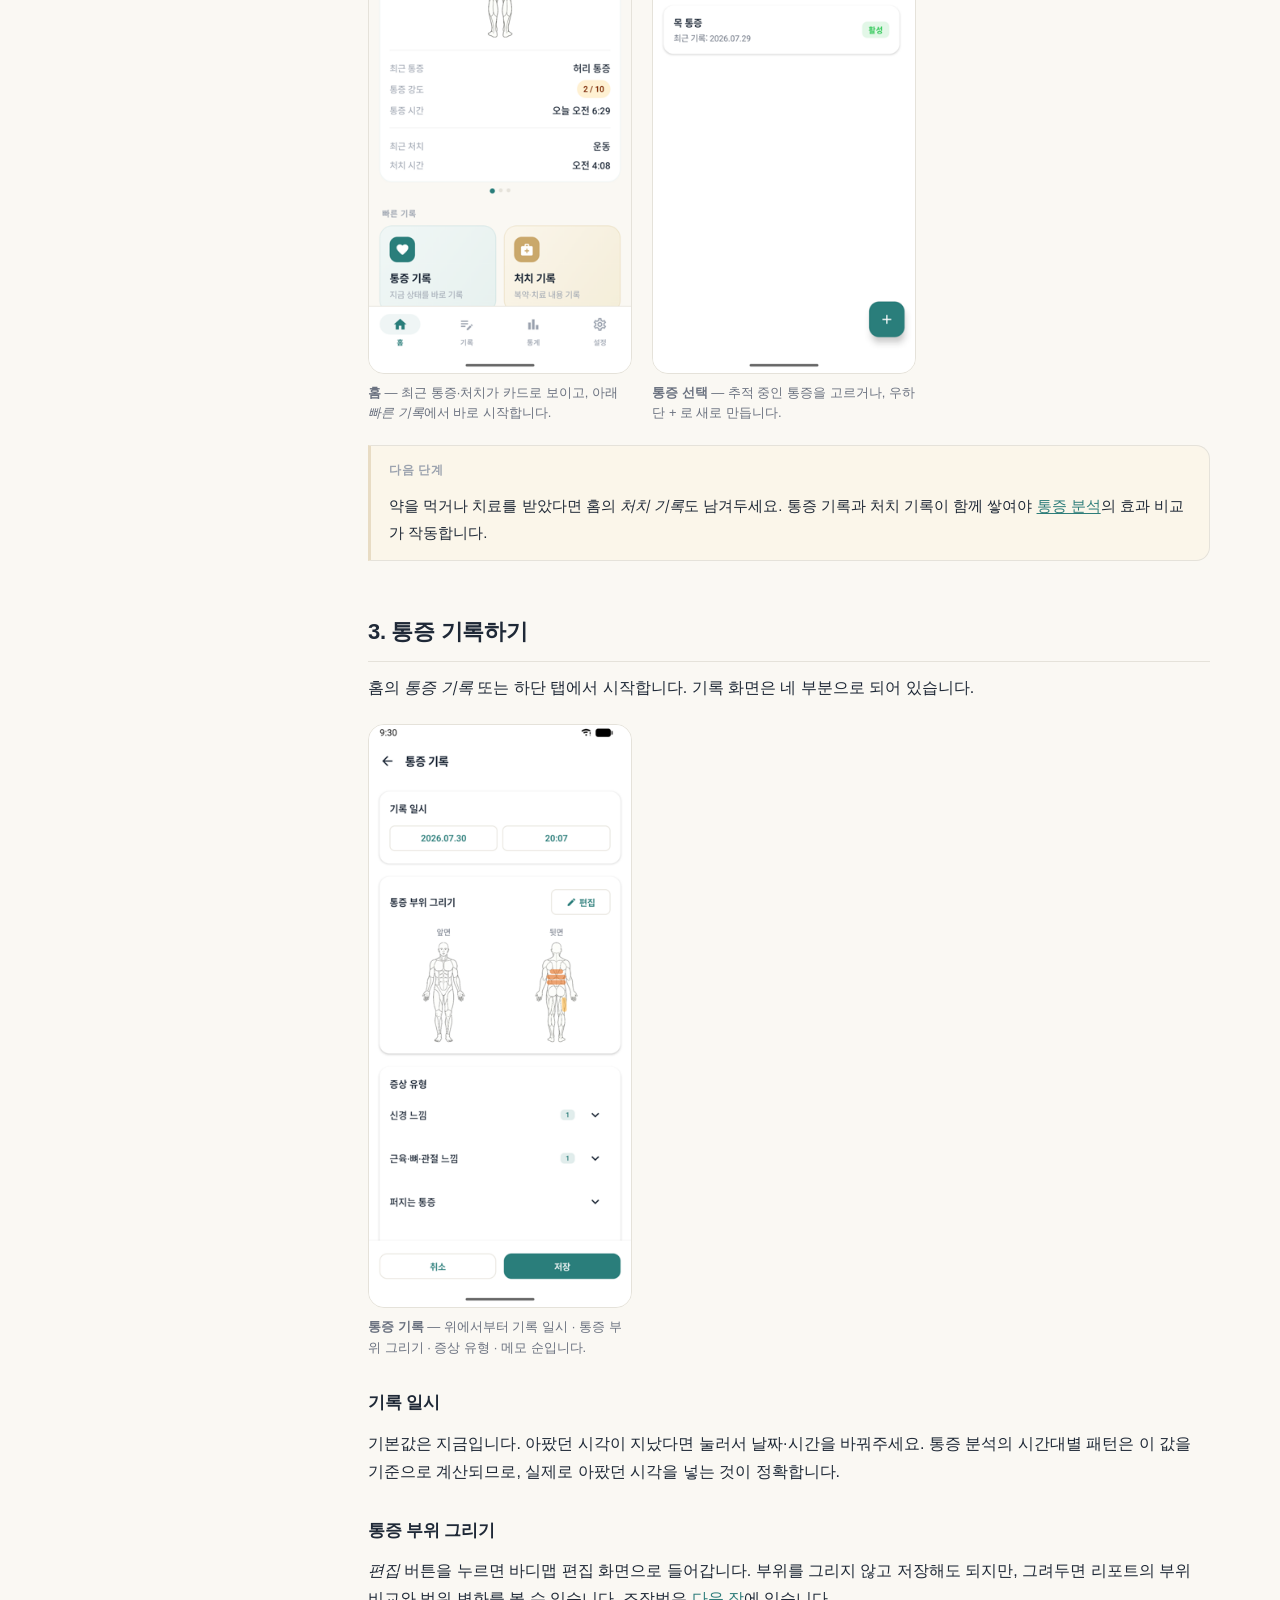
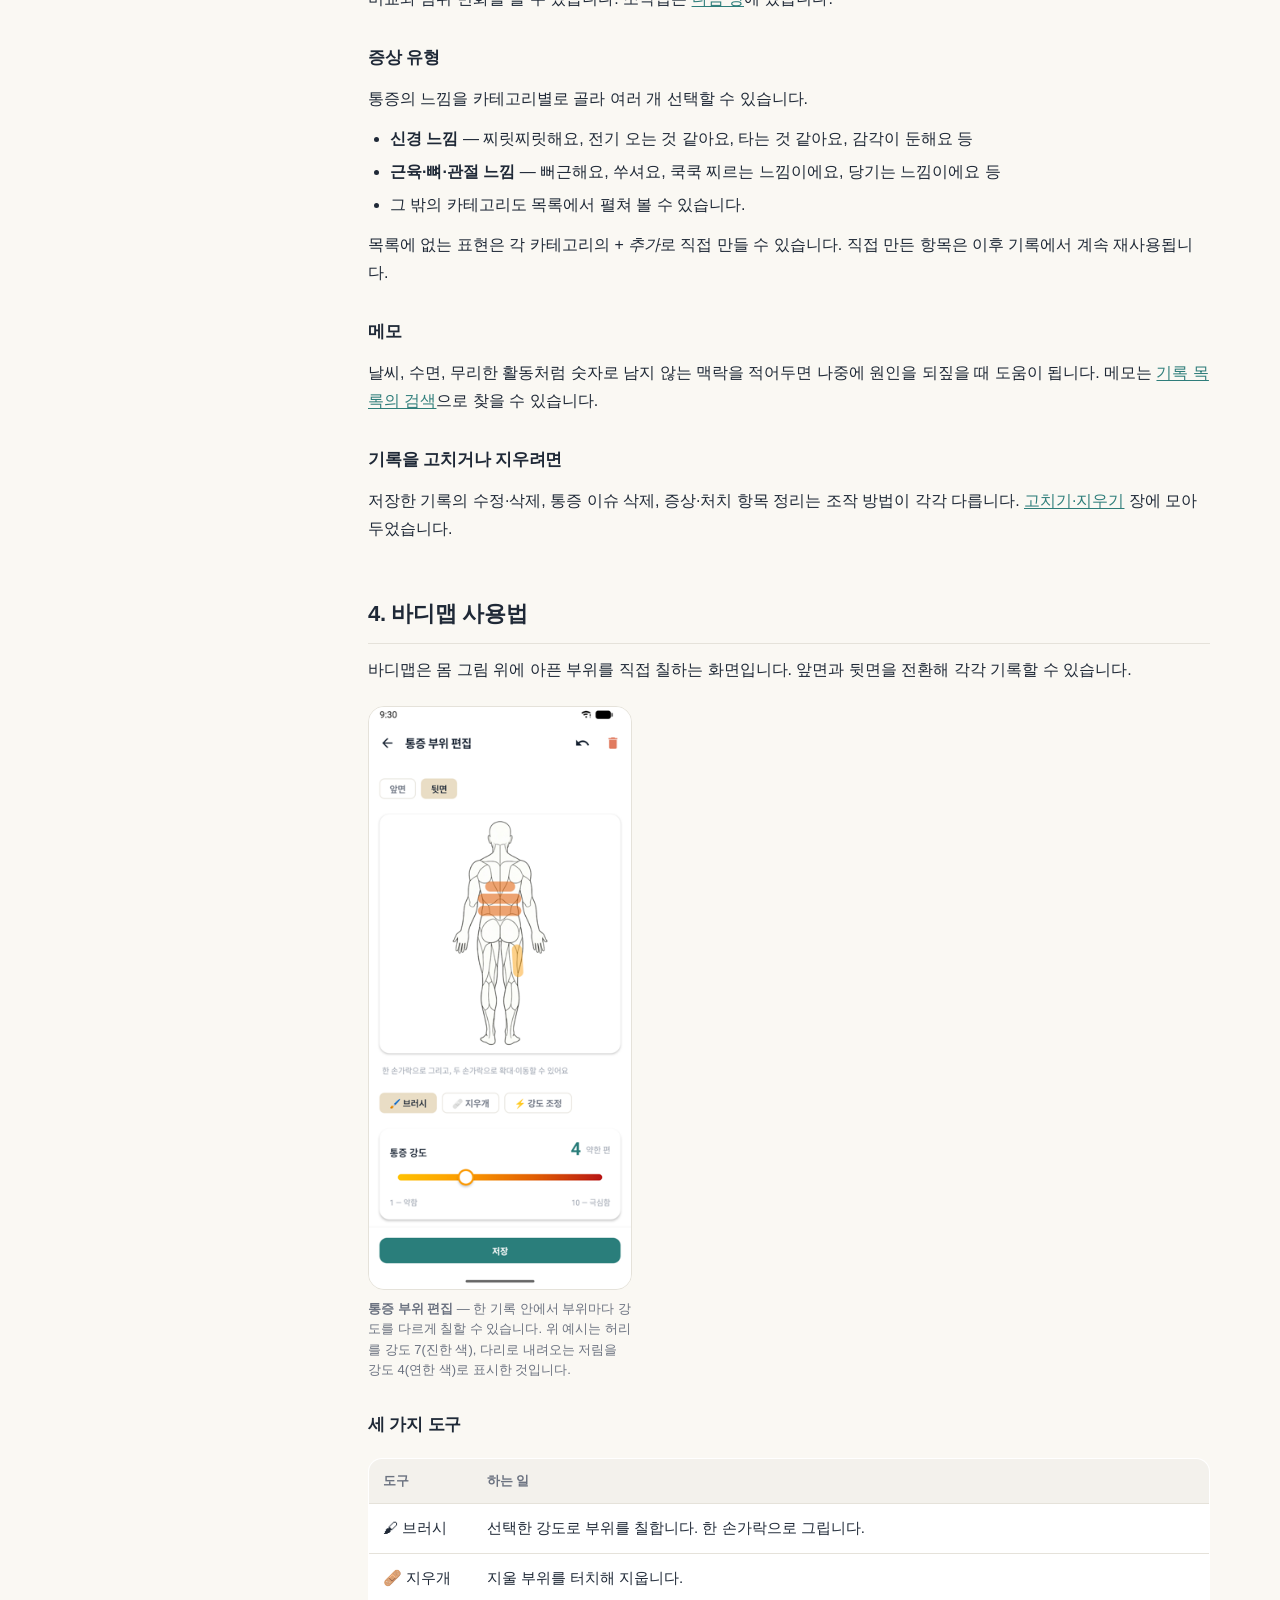
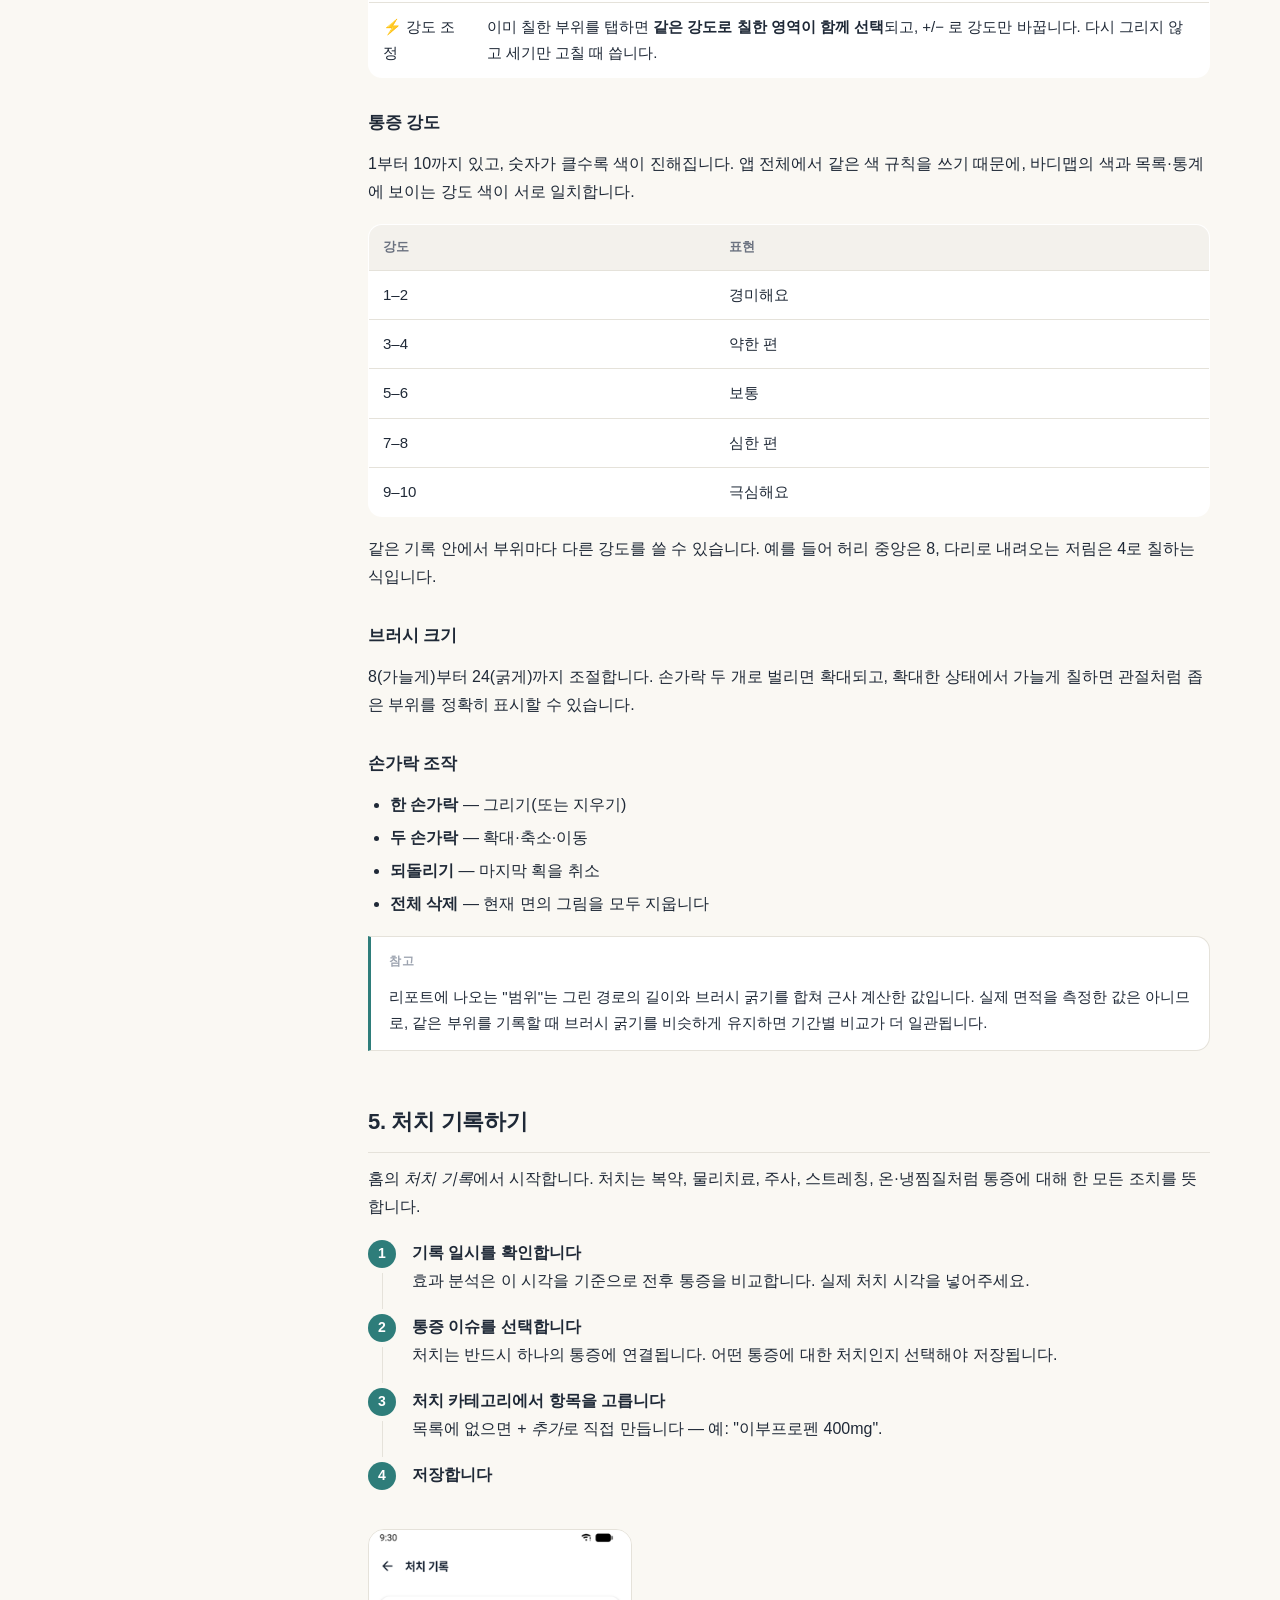
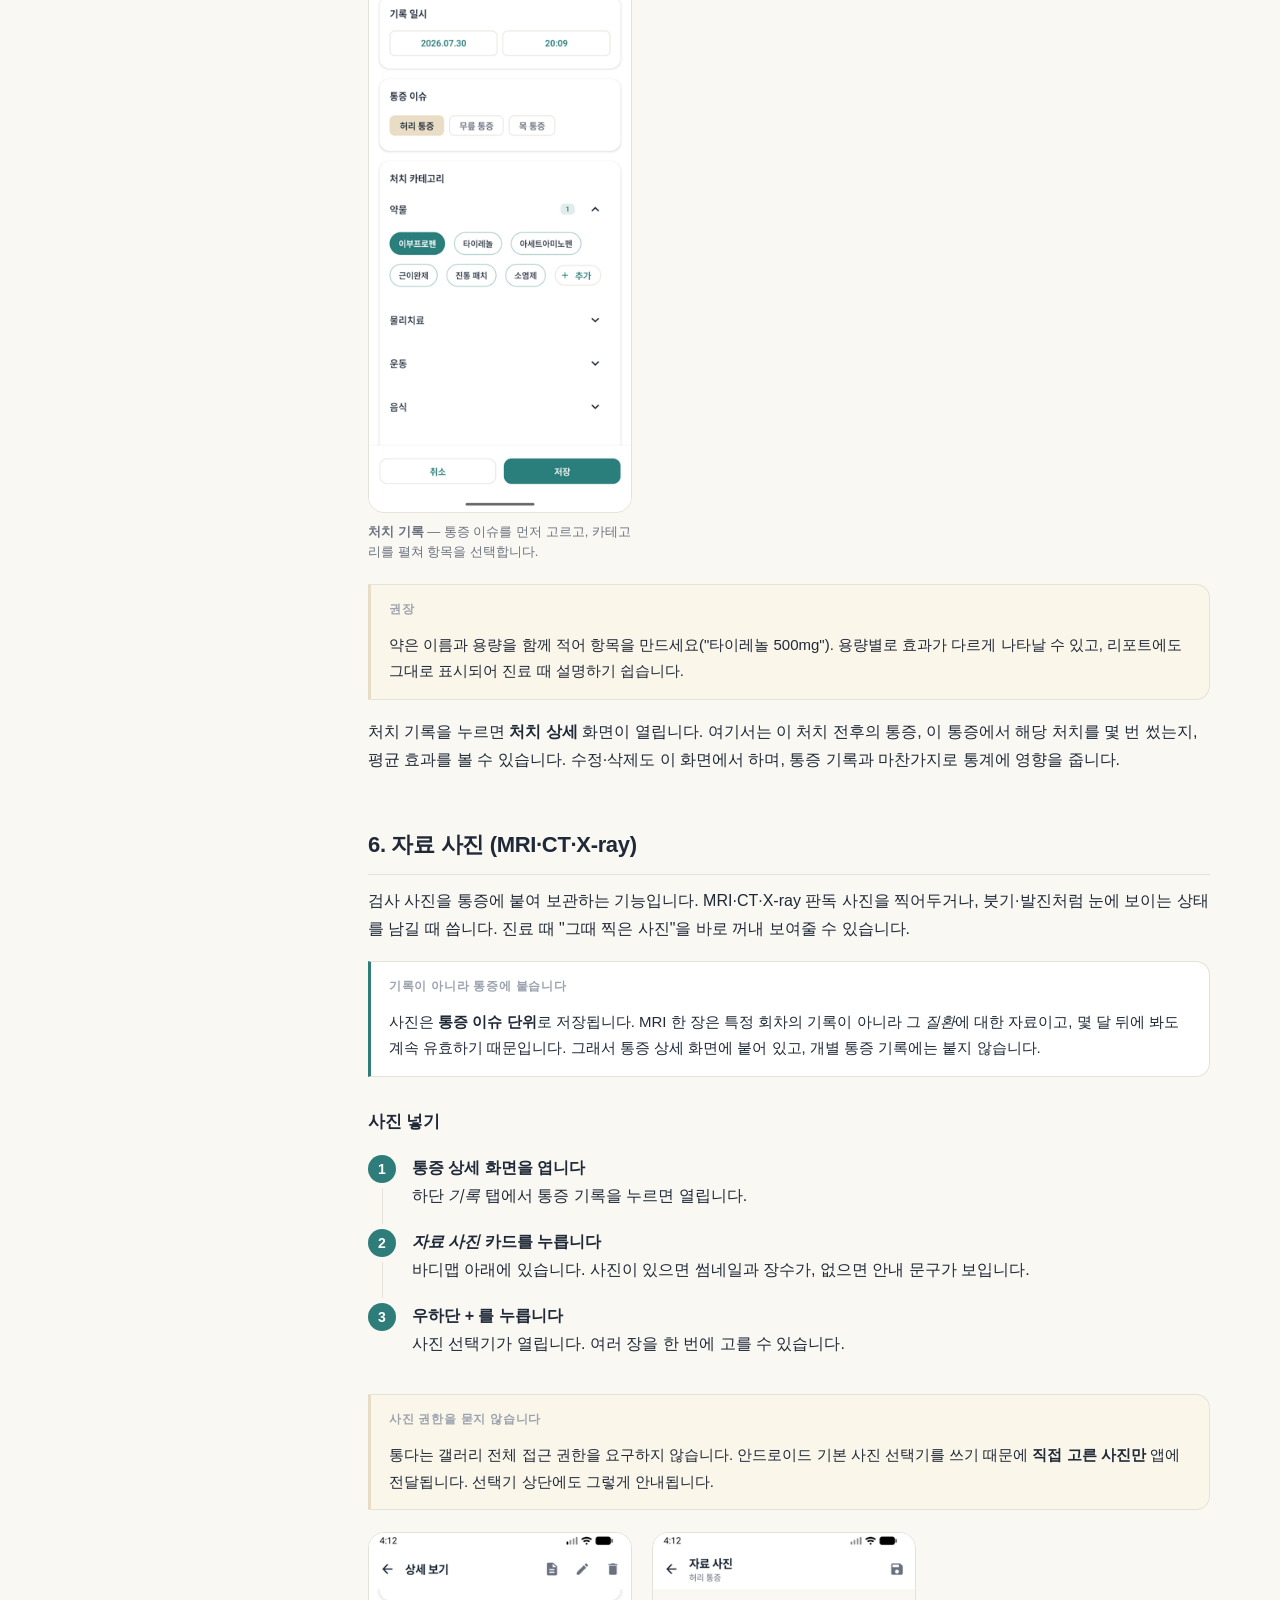
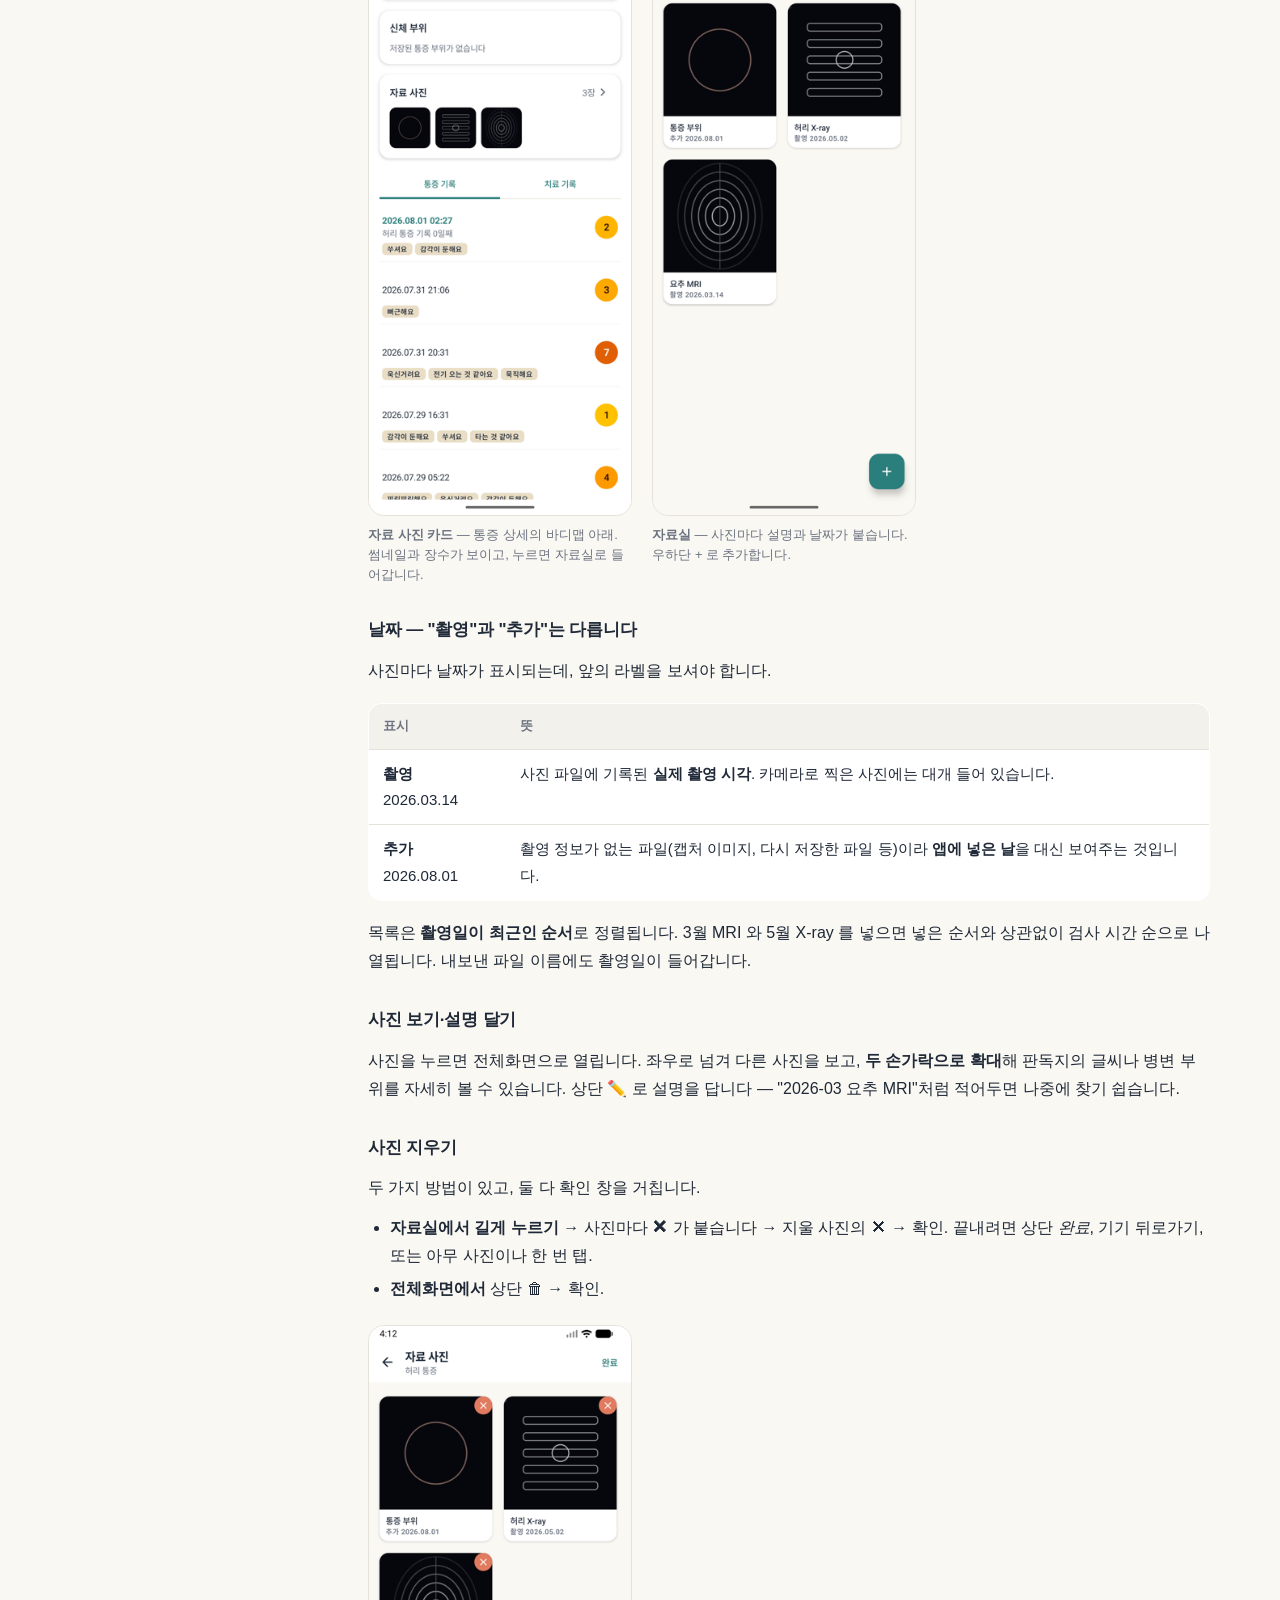
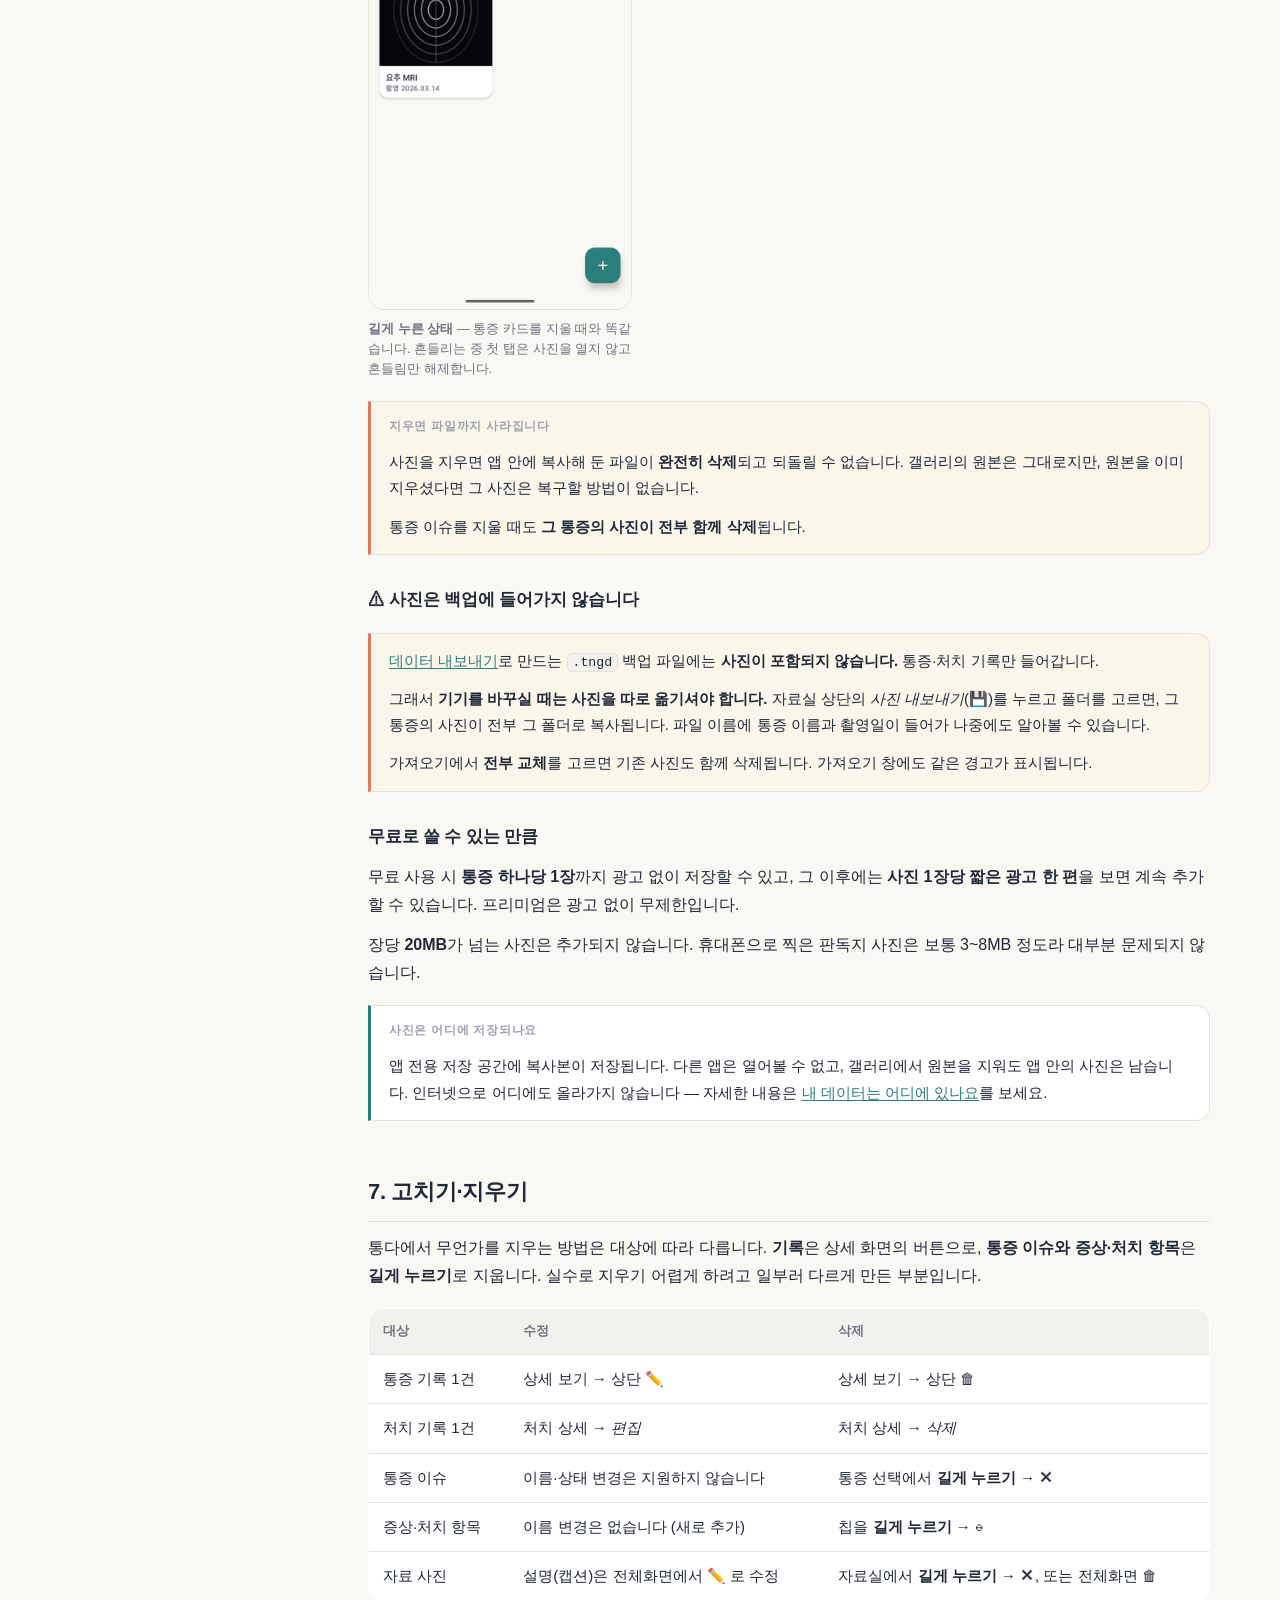
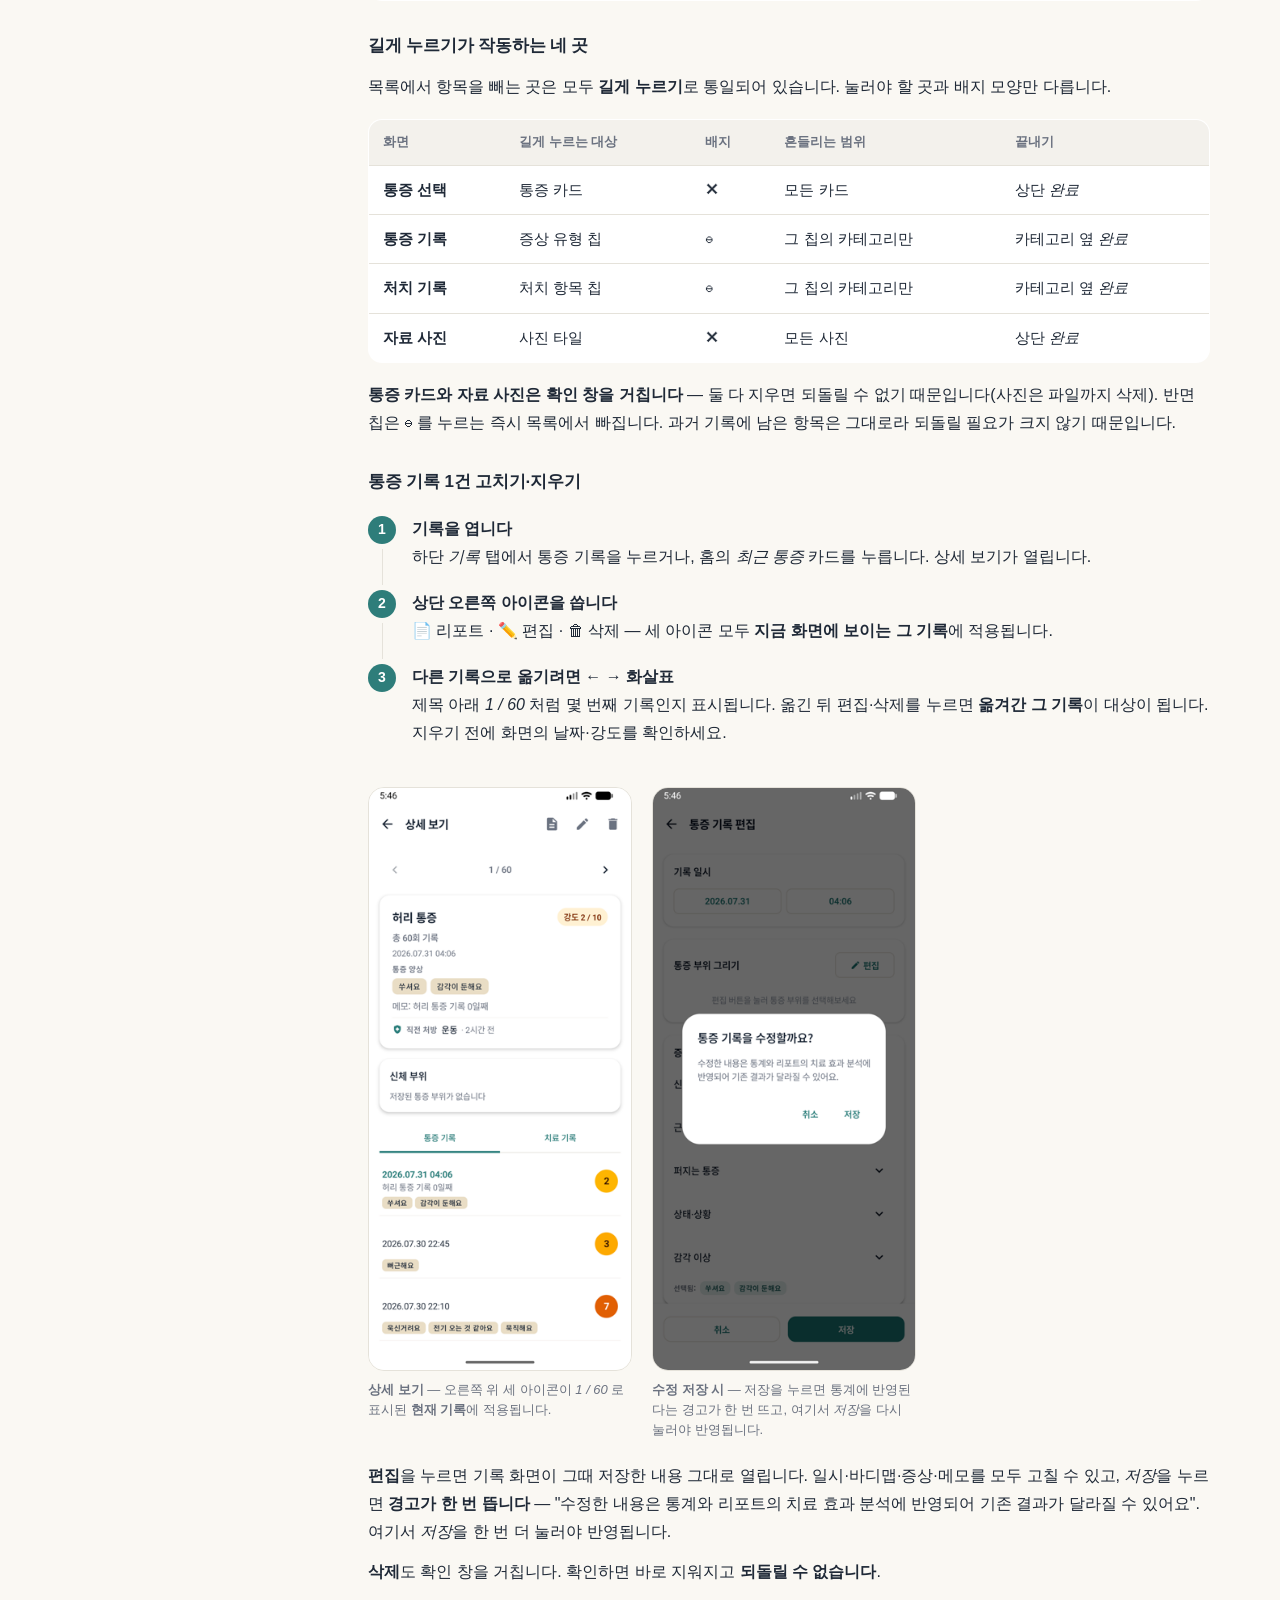
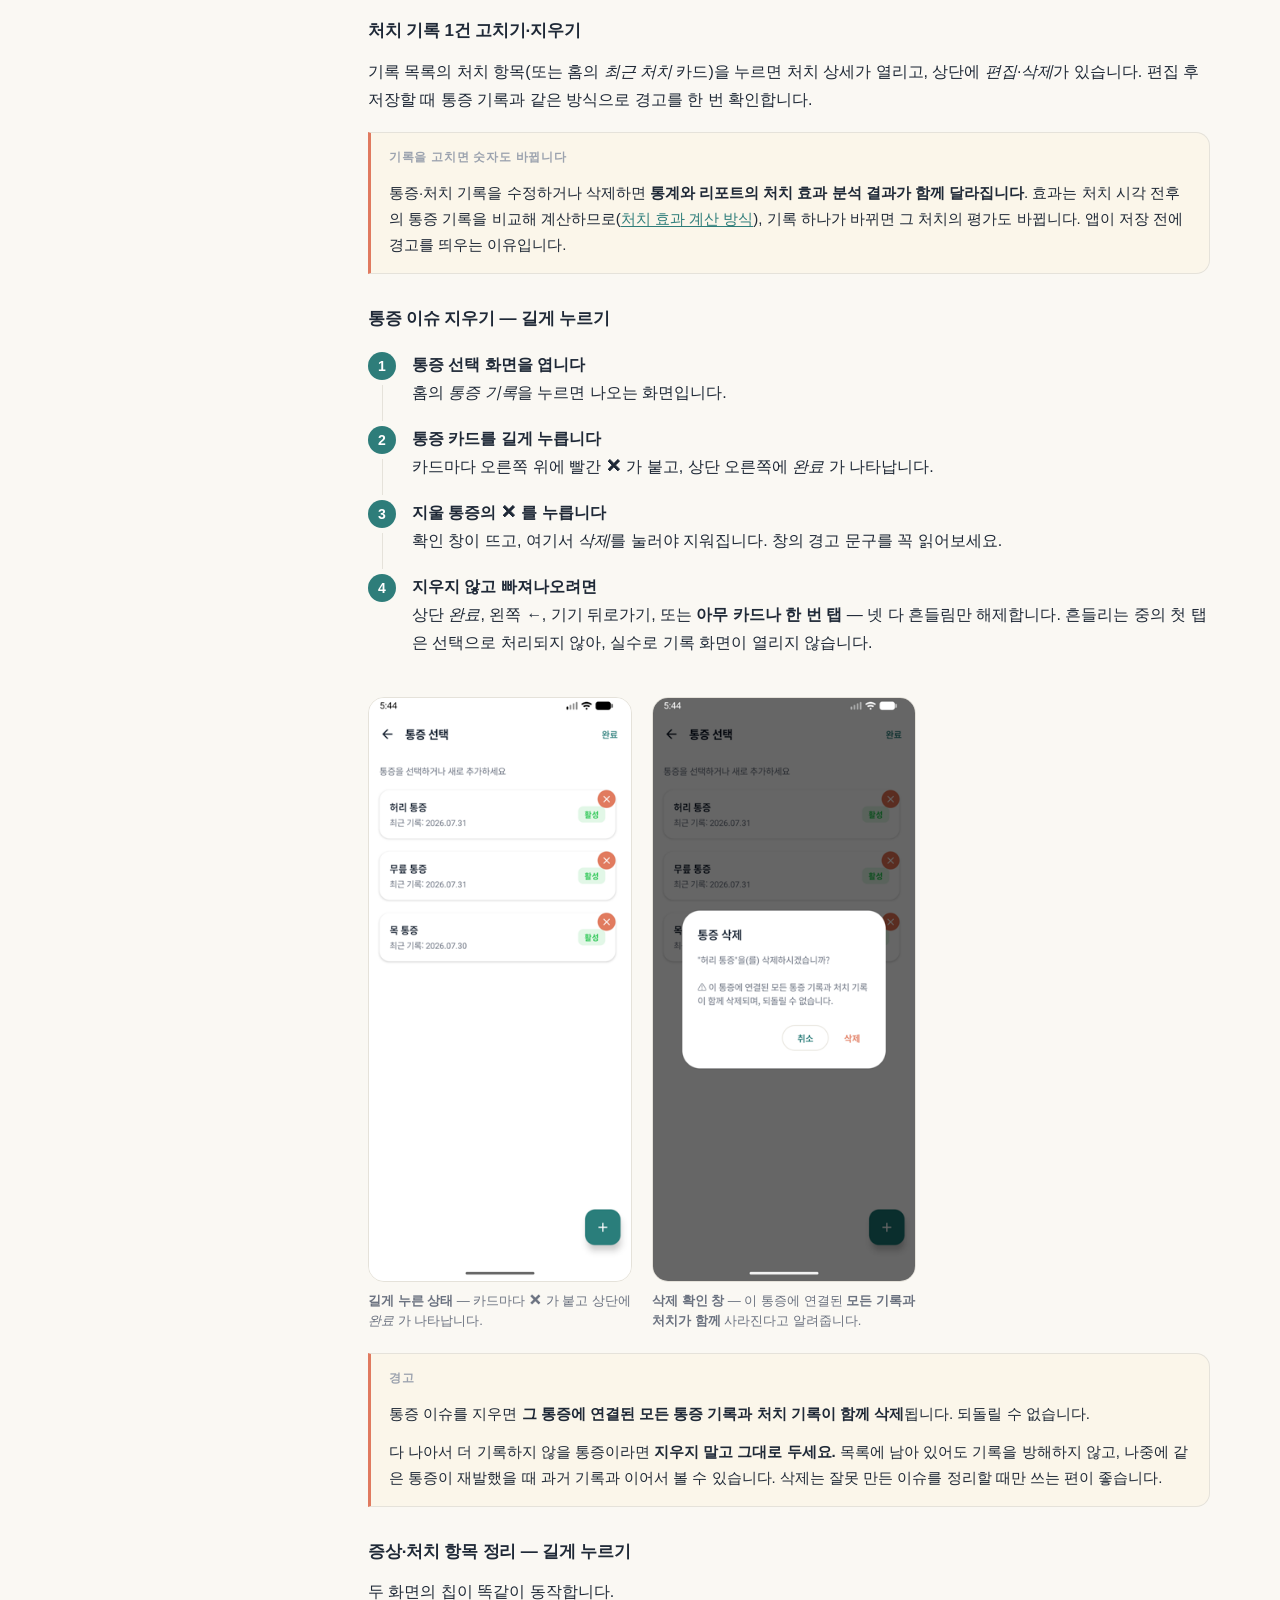
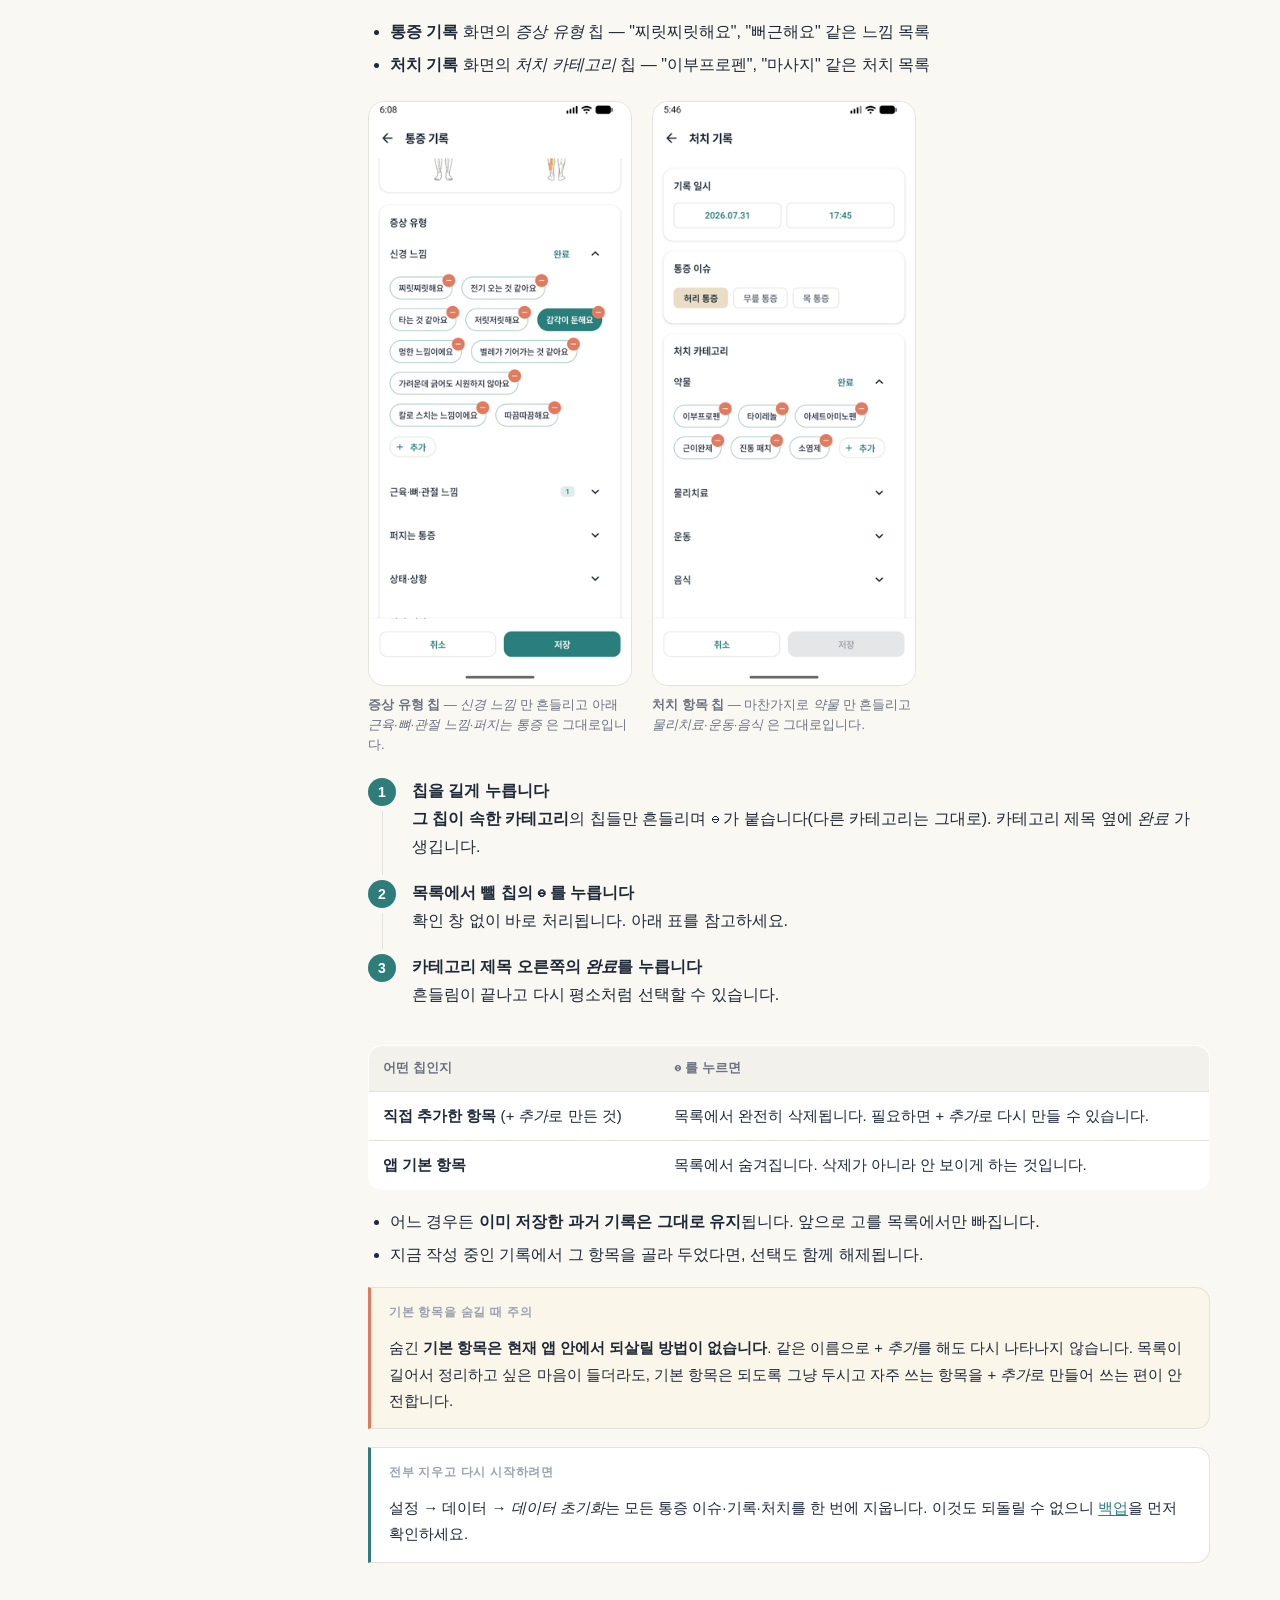
==== commit d050022f: "docs: 무료 범위·처치 효과 규칙을 앱 v232 기준으로 갱신 앱이 v230~v231에서 바뀐 내용을 설명서가 반영하지 못하고 있었다.  무료 범위 (한/영 공통) - "하루 " ====
--- a/ko/index.html
+++ b/ko/index.html
@@ -279,7 +279,7 @@
   </div>
 
   <h3>무료로 쓸 수 있는 만큼</h3>
-  <p>무료 사용 시 <strong>통증 하나당 3장</strong>까지 저장할 수 있고, 프리미엄은 무제한입니다. 사진은 기기 저장공간을 계속 차지하는 자료라 광고 시청으로 푸는 방식은 두지 않았습니다.</p>
+  <p>무료 사용 시 <strong>통증 하나당 1장</strong>까지 광고 없이 저장할 수 있고, 그 이후에는 <strong>사진 1장당 짧은 광고 한 편</strong>을 보면 계속 추가할 수 있습니다. 프리미엄은 광고 없이 무제한입니다.</p>
   <p>장당 <strong>20MB</strong>가 넘는 사진은 추가되지 않습니다. 휴대폰으로 찍은 판독지 사진은 보통 3~8MB 정도라 대부분 문제되지 않습니다.</p>
 
   <div class="note">
@@ -481,7 +481,7 @@
   <p>횟수 1위와 효과 1위가 다르면 앱이 그 점을 짚어줍니다("○○은(는) 횟수는 3위지만 효과는 가장 높습니다"). 습관적으로 쓰는 처치와 실제로 듣는 처치가 다를 수 있다는 뜻입니다.</p>
   <div class="note">
     <span class="label">효과 점수란</span>
-    <p>처치 후 줄어든 통증량을 <strong>같은 시각에 함께 한 처치 수로 나눠</strong> 누적한 값입니다. 약과 찜질을 동시에 했다면 그 감소량을 둘이 나눠 갖습니다. 그래서 자주 쓰면서 꾸준히 효과를 낸 처치가 위로 올라옵니다.</p>
+    <p>처치 전후 통증 강도의 <strong>감소량 평균</strong>입니다. 하나의 전·후 기록 쌍은 <strong>시간상 가장 먼저 온 처치 하나</strong>에만 귀속되므로, 같은 쌍을 여러 처치가 나눠 갖지 않습니다. 그래서 실제로 통증이 줄어든 사례가 여러 번 쌓인 처치가 위로 올라옵니다.</p>
   </div>
   <p>무료 사용 시 통계는 <strong>최근 30일</strong>까지 볼 수 있고, 그 이전 기간은 프리미엄에서 열립니다.</p>
 </section>
@@ -491,12 +491,12 @@
   <p>통다의 효과 분석은 단순하고 투명한 규칙 하나에 기반합니다. 숫자를 어떻게 읽어야 하는지 알아두는 것이 중요합니다.</p>
   <h3>규칙</h3>
   <ol>
-    <li>처치 시각을 기준으로 <strong>앞 6시간 이내의 통증 기록</strong>을 "직전", <strong>뒤 6시간 이내의 통증 기록</strong>을 "직후"로 잡습니다.</li>
+    <li>처치 시각을 기준으로 <strong>앞 48시간 이내의 가장 가까운 통증 기록</strong>을 "직전", <strong>뒤 48시간 이내의 가장 가까운 통증 기록</strong>을 "직후"로 잡습니다.</li>
     <li>두 강도의 차이를 그 처치의 변화량으로 봅니다.</li>
-    <li>같은 시각에 여러 처치를 했다면 변화량을 처치 수로 나눠 분배합니다.</li>
+    <li>하나의 전·후 기록 쌍은 <strong>가장 먼저 한 처치 하나</strong>에만 귀속됩니다. 같은 쌍 안에 처치가 여러 건이면 나중 처치는 그 쌍으로 계산되지 않습니다.</li>
     <li>비교 가능한 사례가 여러 번이면 평균을 냅니다.</li>
   </ol>
-  <p>전후 6시간 안에 통증 기록이 없으면 그 처치는 효과를 계산하지 않고 "비교할 기록이 없음"으로 표시합니다.</p>
+  <p>전후 48시간 안에 양쪽 통증 기록이 모두 있어야 계산됩니다. 한쪽이라도 없으면 그 처치는 "비교할 기록이 없음"으로 표시합니다. 이 규칙은 통계 화면·리포트·처치 상세가 모두 똑같이 씁니다.</p>
 
   <figure class="shot">
     <img src="../assets/img/ko/10_treatment_detail.png" alt="처치 상세 화면 — 직전 강도 3, 직후 강도 2, 통증이 1 내려갔다는 요약" loading="lazy">
@@ -590,7 +590,8 @@
     <p>진료 시간은 짧습니다. 리포트를 미리 인쇄하거나 PDF를 열어두고, <strong>요약</strong>과 <strong>치료 반응</strong> 두 부분을 먼저 보여주세요. 나머지는 질문이 나올 때 펼치면 됩니다.</p>
   </div>
   <p>저장된 PDF는 파일 하나로 완결되어 있어 인터넷 없이 열리고, 메일·메신저로 그대로 보낼 수 있습니다. 저장이 끝나면 <em>열기</em>로 바로 확인할 수 있습니다.</p>
-  <p>무료 사용 시 리포트를 내보낼 때 짧은 보상형 광고가 나올 수 있습니다. 광고를 불러오지 못하면 그냥 내보내기가 진행되므로, 광고 때문에 데이터를 꺼내지 못하는 일은 없습니다.</p>
+  <p>무료 사용 시 리포트를 내보낼 때 짧은 보상형 광고가 나올 수 있습니다. 설정에서 시작하든 통증 상세 화면에서 시작하든 규칙은 같습니다. 광고를 불러오지 못하면 그냥 내보내기가 진행되므로, 광고 때문에 데이터를 꺼내지 못하는 일은 없습니다. 프리미엄은 광고가 없습니다.</p>
+  <p><strong>무료 리포트에는 최근 30일의 기록이 담깁니다</strong> — 통계 화면과 같은 기준입니다. 리포트 첫머리에도 그 안내가 들어가며, 전체 기간은 프리미엄에서 열립니다. 최근 30일 안에 기록이 없는 통증은 리포트 대상 목록에서 선택할 수 없습니다.</p>
 </section>
 
 <section id="backup">
@@ -635,26 +636,29 @@
 
 <section id="premium">
   <h2>무료 사용 범위와 프리미엄</h2>
-  <p>통다는 무료로 쓸 수 있고, 광고와 몇 가지 한도가 있습니다. 프리미엄은 <strong>한 번 결제하면 평생</strong> 유지되는 방식입니다(구독이 아닙니다).</p>
+  <p>통다는 무료로 쓸 수 있습니다. <strong>기록 자체에는 한도가 없고</strong>, 무료에서 제한되는 것은 돌아보는 기간(통계·리포트)과 몇 가지 추가 항목뿐입니다. 프리미엄은 <strong>한 번 결제하면 평생</strong> 유지되는 방식입니다(구독이 아닙니다).</p>
   <div class="tablewrap">
   <table>
     <thead><tr><th></th><th>무료</th><th>프리미엄</th></tr></thead>
     <tbody>
-      <tr><td>하루 통증 기록</td><td>3건까지</td><td>무제한</td></tr>
-      <tr><td>하루 처치 기록</td><td>3건까지</td><td>무제한</td></tr>
+      <tr><td>통증·처치 기록</td><td>무제한 (광고 없음)</td><td>무제한</td></tr>
       <tr><td>통증 이슈</td><td>2개 (이후 1개당 광고 1회)</td><td>무제한</td></tr>
-      <tr><td>자료 사진</td><td>통증 하나당 3장</td><td>무제한</td></tr>
+      <tr><td>자료 사진</td><td>통증 하나당 1장 (이후 1장당 광고 1회)</td><td>무제한</td></tr>
       <tr><td>통계 열람 기간</td><td>최근 30일</td><td>전체 기간</td></tr>
-      <tr><td>광고</td><td>있음</td><td>없음</td></tr>
+      <tr><td>리포트에 담기는 기간</td><td>최근 30일 (내보낼 때 광고 1회)</td><td>전체 기간</td></tr>
+      <tr><td>백업 내보내기</td><td>광고 1회</td><td>광고 없음</td></tr>
+      <tr><td>광고</td><td>보상형만 (배너 없음)</td><td>없음</td></tr>
     </tbody>
   </table>
   </div>
-  <p>하루 한도에 도달하면 선택지가 나옵니다. <strong>짧은 광고 한 편</strong>을 보면 그 종류의 기록이 오늘 하루 무제한이 됩니다. 통증과 처치는 각각 따로 계산되므로, 통증 쪽 광고를 봐도 처치 한도는 그대로입니다. 한도는 매일 자정에 초기화됩니다.</p>
+  <p>광고는 <strong>보상형 한 종류</strong>뿐이고, 화면 아래에 붙는 배너 광고는 없습니다. 광고를 만나는 곳은 네 군데입니다 — 세 번째 통증 이슈부터 1개당 한 편, 통증 하나당 두 번째 사진부터 1장당 한 편, 리포트를 내보낼 때 한 편, 백업 파일을 내보낼 때 한 편.</p>
+  <p>기록을 저장할 때는 광고가 없습니다. <strong>하루에 몇 건을 남기든 통증·처치 기록은 그대로 저장됩니다</strong>(2026년 9월 업데이트 전에는 하루 3건 제한이 있었습니다).</p>
+  <p>광고를 불러오지 못하는 상황(기내 모드 등)에서는 광고 없이 그대로 진행됩니다. 건강 기록을 광고로 막지 않는다는 원칙입니다.</p>
   <h3>구매와 복원</h3>
   <p>설정 → 프리미엄에서 구매합니다. 기기를 바꾸거나 앱을 다시 설치했을 때는 <strong>같은 Google 계정</strong>으로 로그인한 뒤 <em>구매 복원</em>을 누르세요. 결제가 처리 중이면 완료 후 자동으로 활성화됩니다.</p>
   <div class="note">
     <span class="label">기록은 사라지지 않습니다</span>
-    <p>무료 한도는 새 기록을 추가하는 속도에만 적용됩니다. 이미 저장한 기록이 지워지거나 잠기는 일은 없습니다. 통계 기간 제한도 열람 범위만 제한하며, 데이터는 그대로 남아 있어 프리미엄 구매 시 과거 기간이 그대로 열립니다.</p>
+    <p>이미 저장한 기록이 지워지거나 잠기는 일은 없습니다. 통계·리포트의 기간 제한은 <strong>열람 범위만</strong> 제한하며, 데이터는 기기에 그대로 남아 있어 프리미엄을 구매하면 과거 기간이 그대로 열립니다.</p>
   </div>
 </section>
 
@@ -708,7 +712,7 @@
 
   <details>
     <summary>통계가 "데이터 부족"으로 나옵니다.</summary>
-    <p>추세와 효과 계산에는 최소한의 기록 수가 필요합니다. 특히 처치 효과는 <strong>처치 전후 6시간 안에 통증 기록이 있어야</strong> 계산됩니다(<a href="#effect">처치 효과 계산 방식</a>). 처치할 때 직전과 몇 시간 뒤 통증을 함께 기록하면 빠르게 채워집니다. 비교 사례가 3회 이상 모이면 신뢰도 안내가 사라집니다.</p>
+    <p>추세와 효과 계산에는 최소한의 기록 수가 필요합니다. 특히 처치 효과는 <strong>처치 전후 48시간 안에 통증 기록이 있어야</strong> 계산됩니다(<a href="#effect">처치 효과 계산 방식</a>). 처치할 때 직전과 몇 시간 뒤 통증을 함께 기록하면 빠르게 채워집니다. 비교 사례가 3회 이상 모이면 신뢰도 안내가 사라집니다.</p>
   </details>
 
   <details>
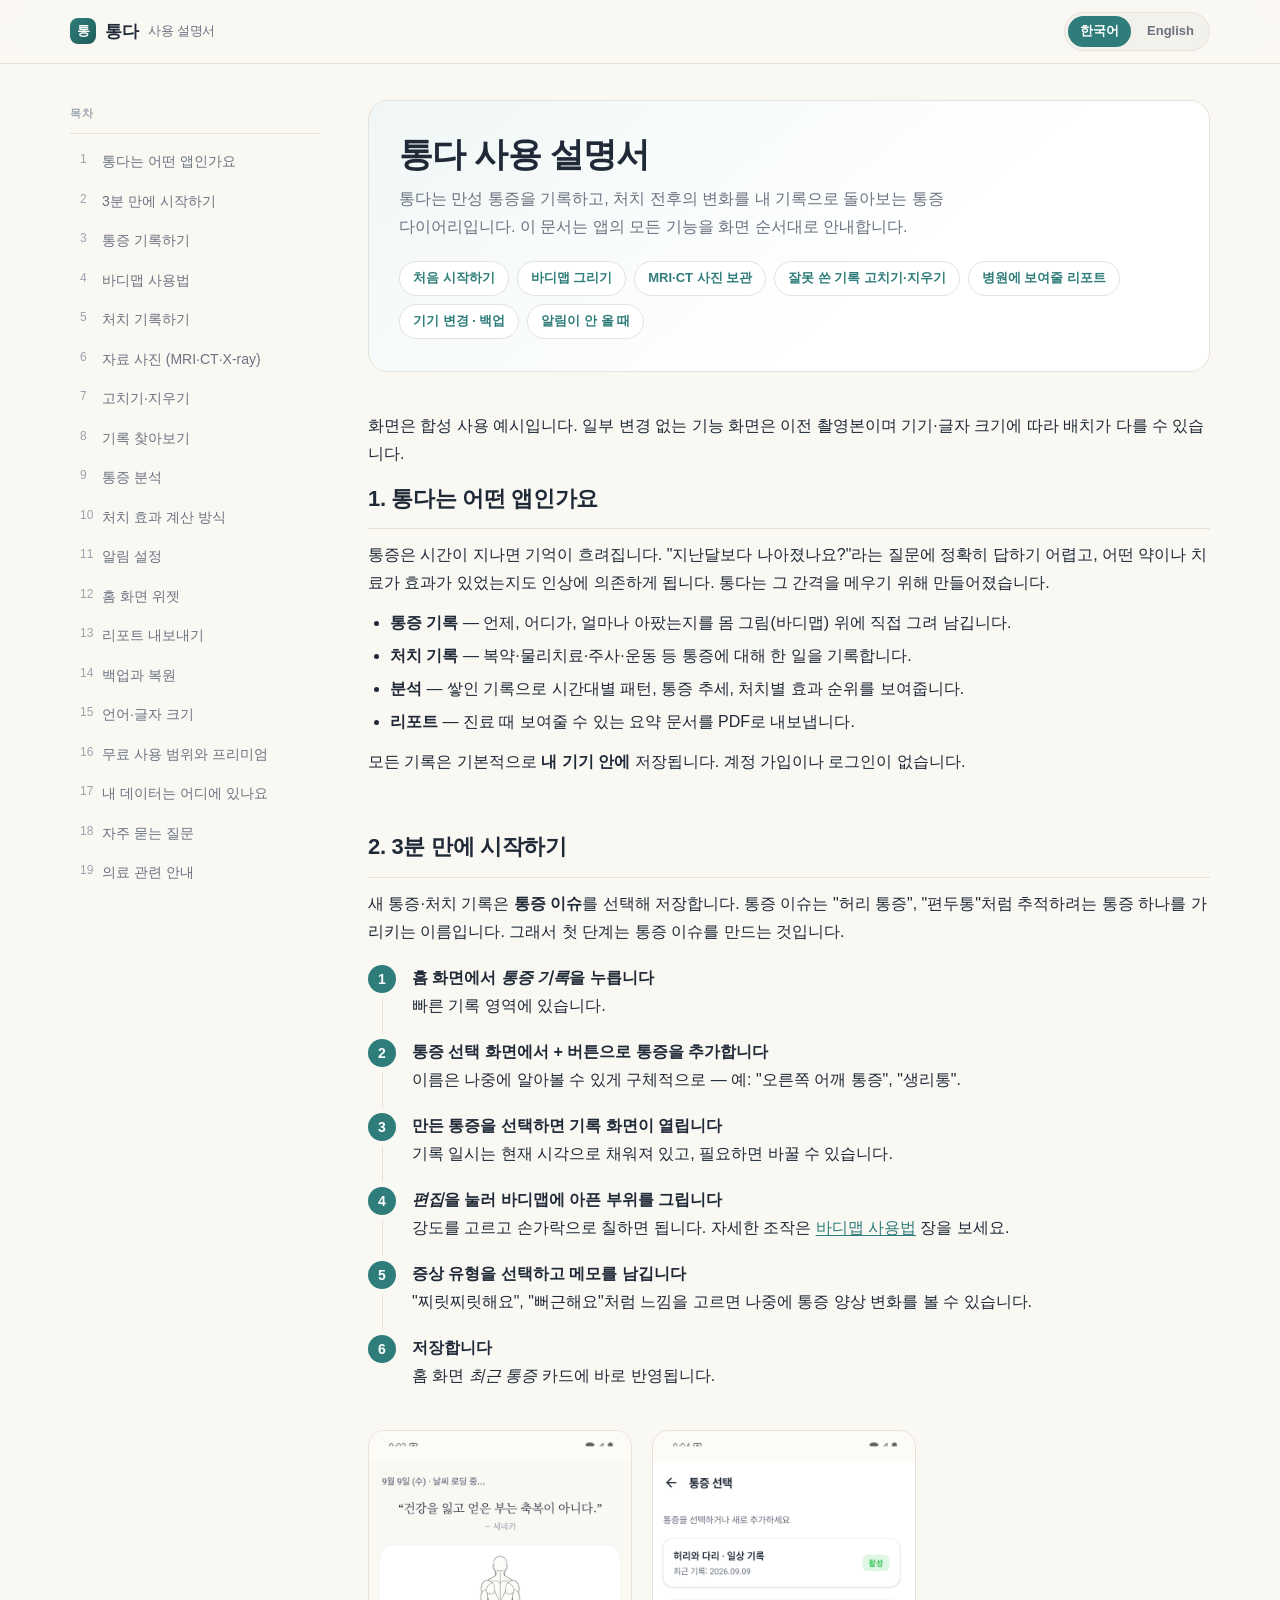
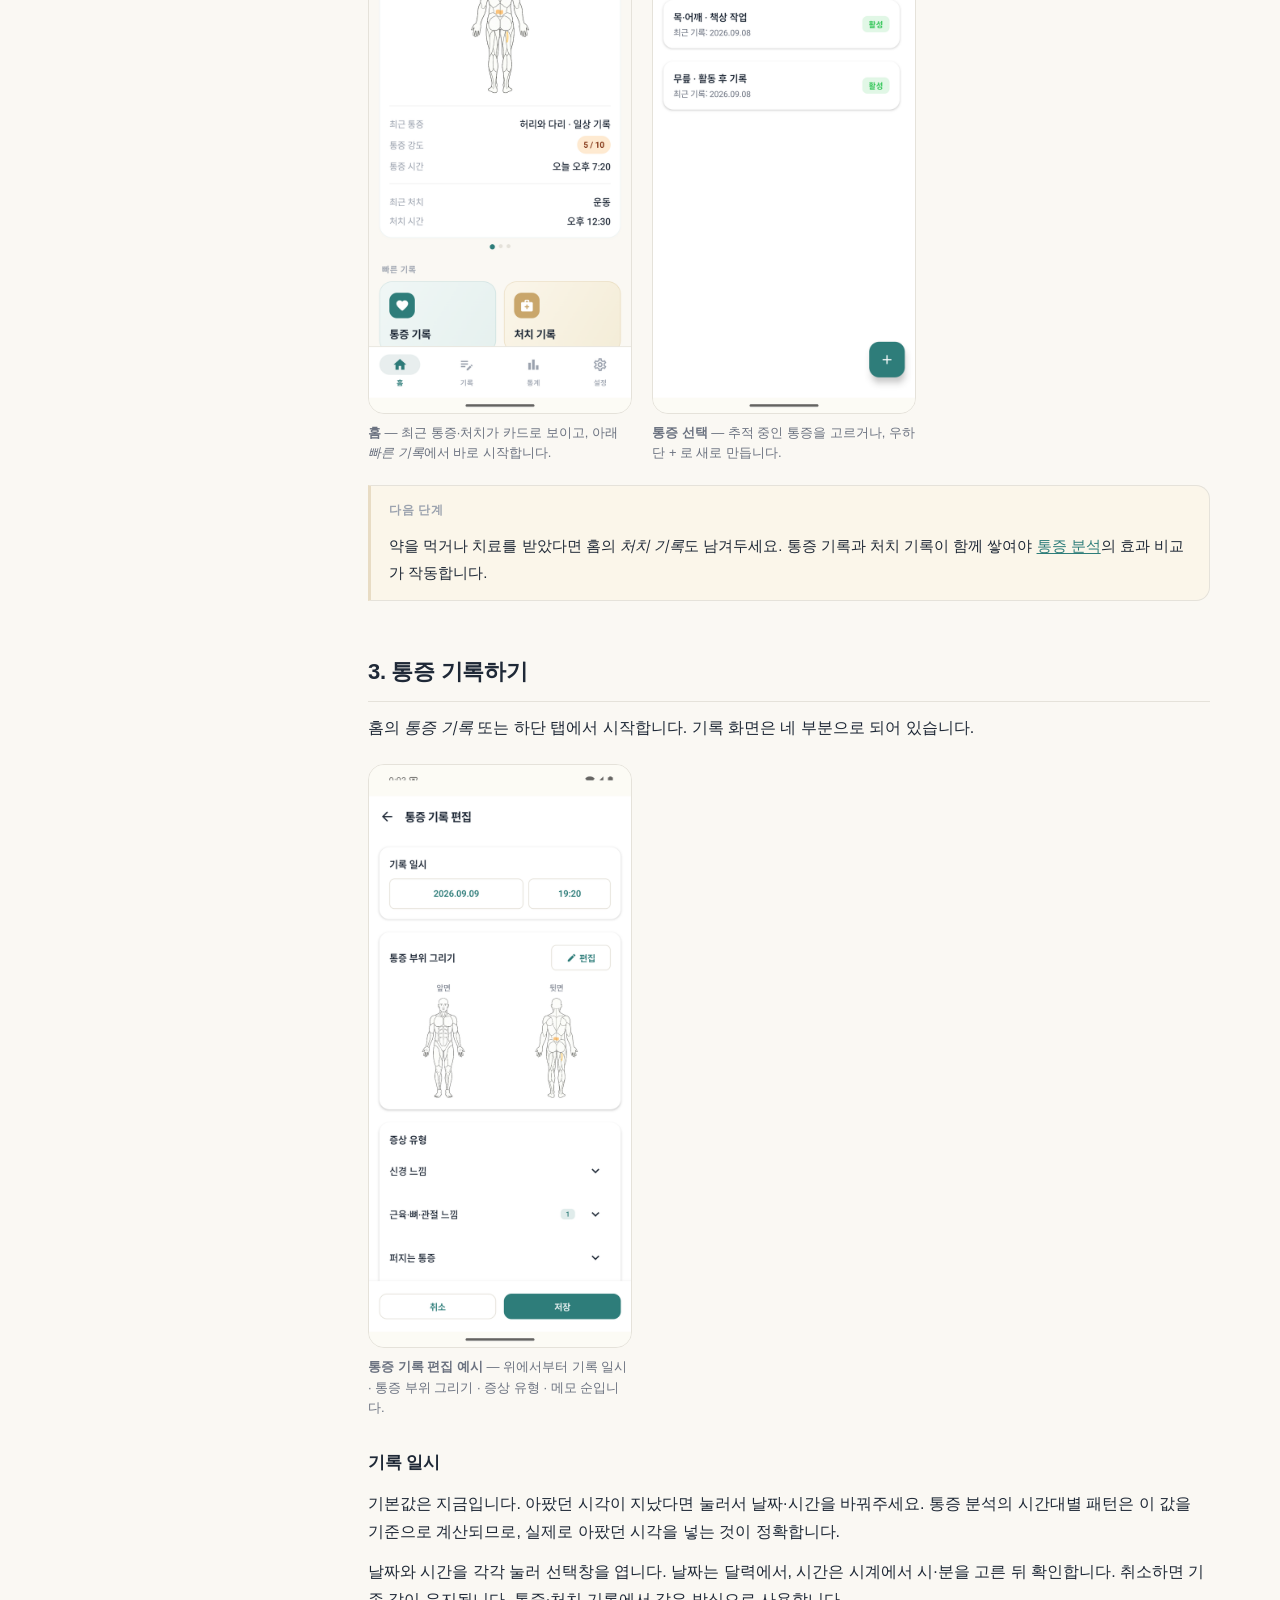
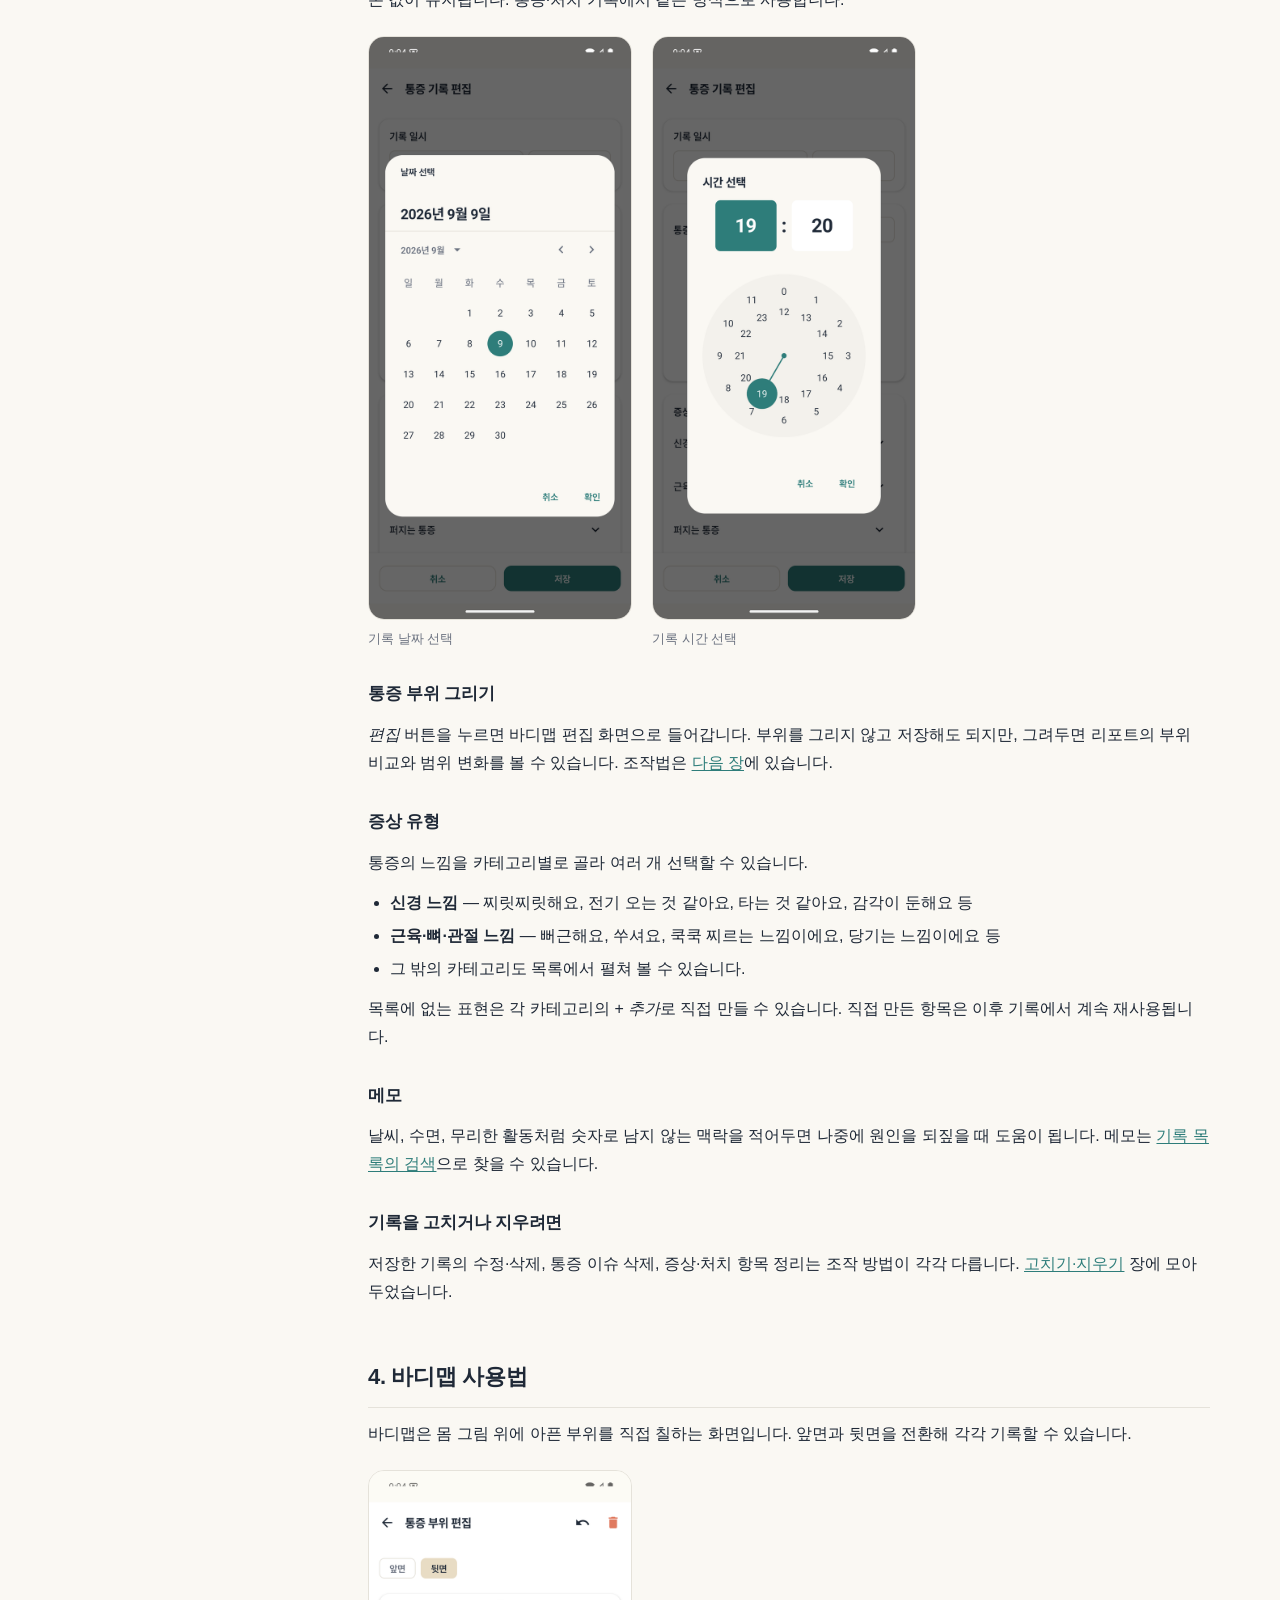
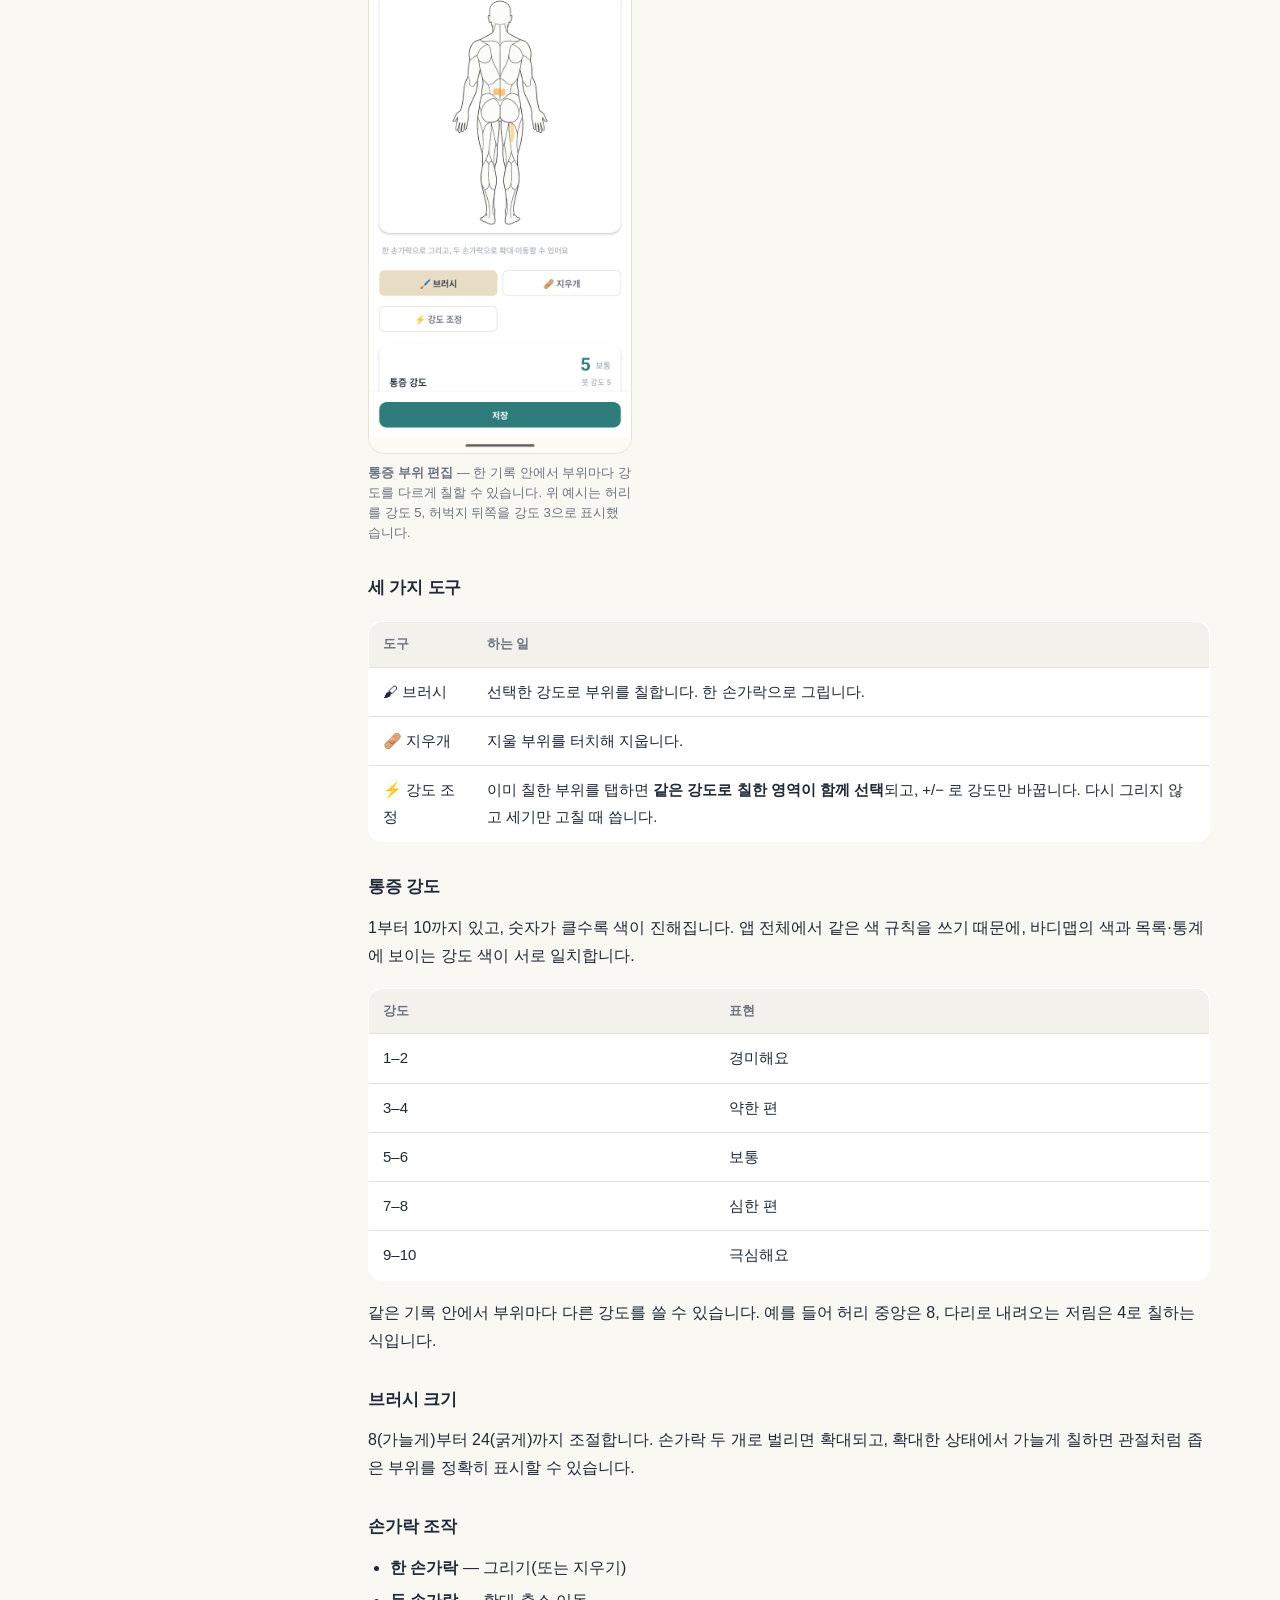
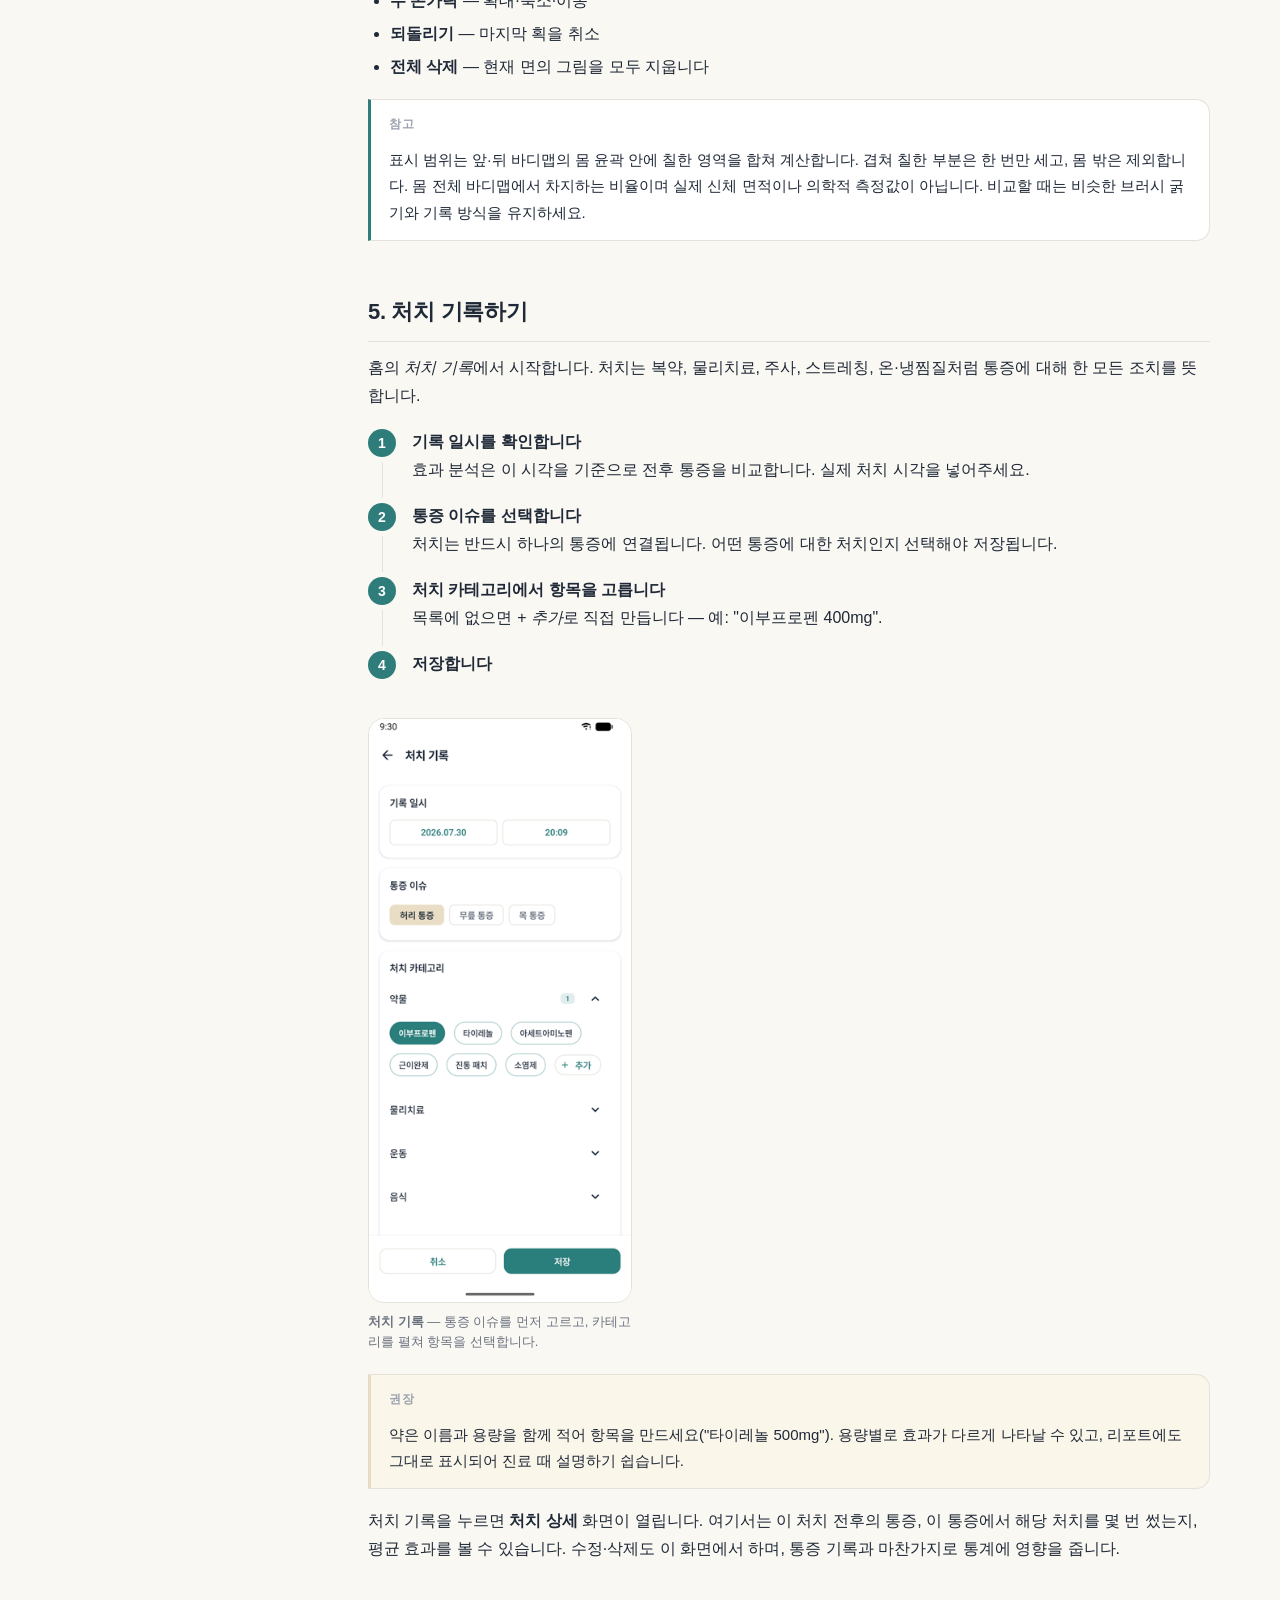
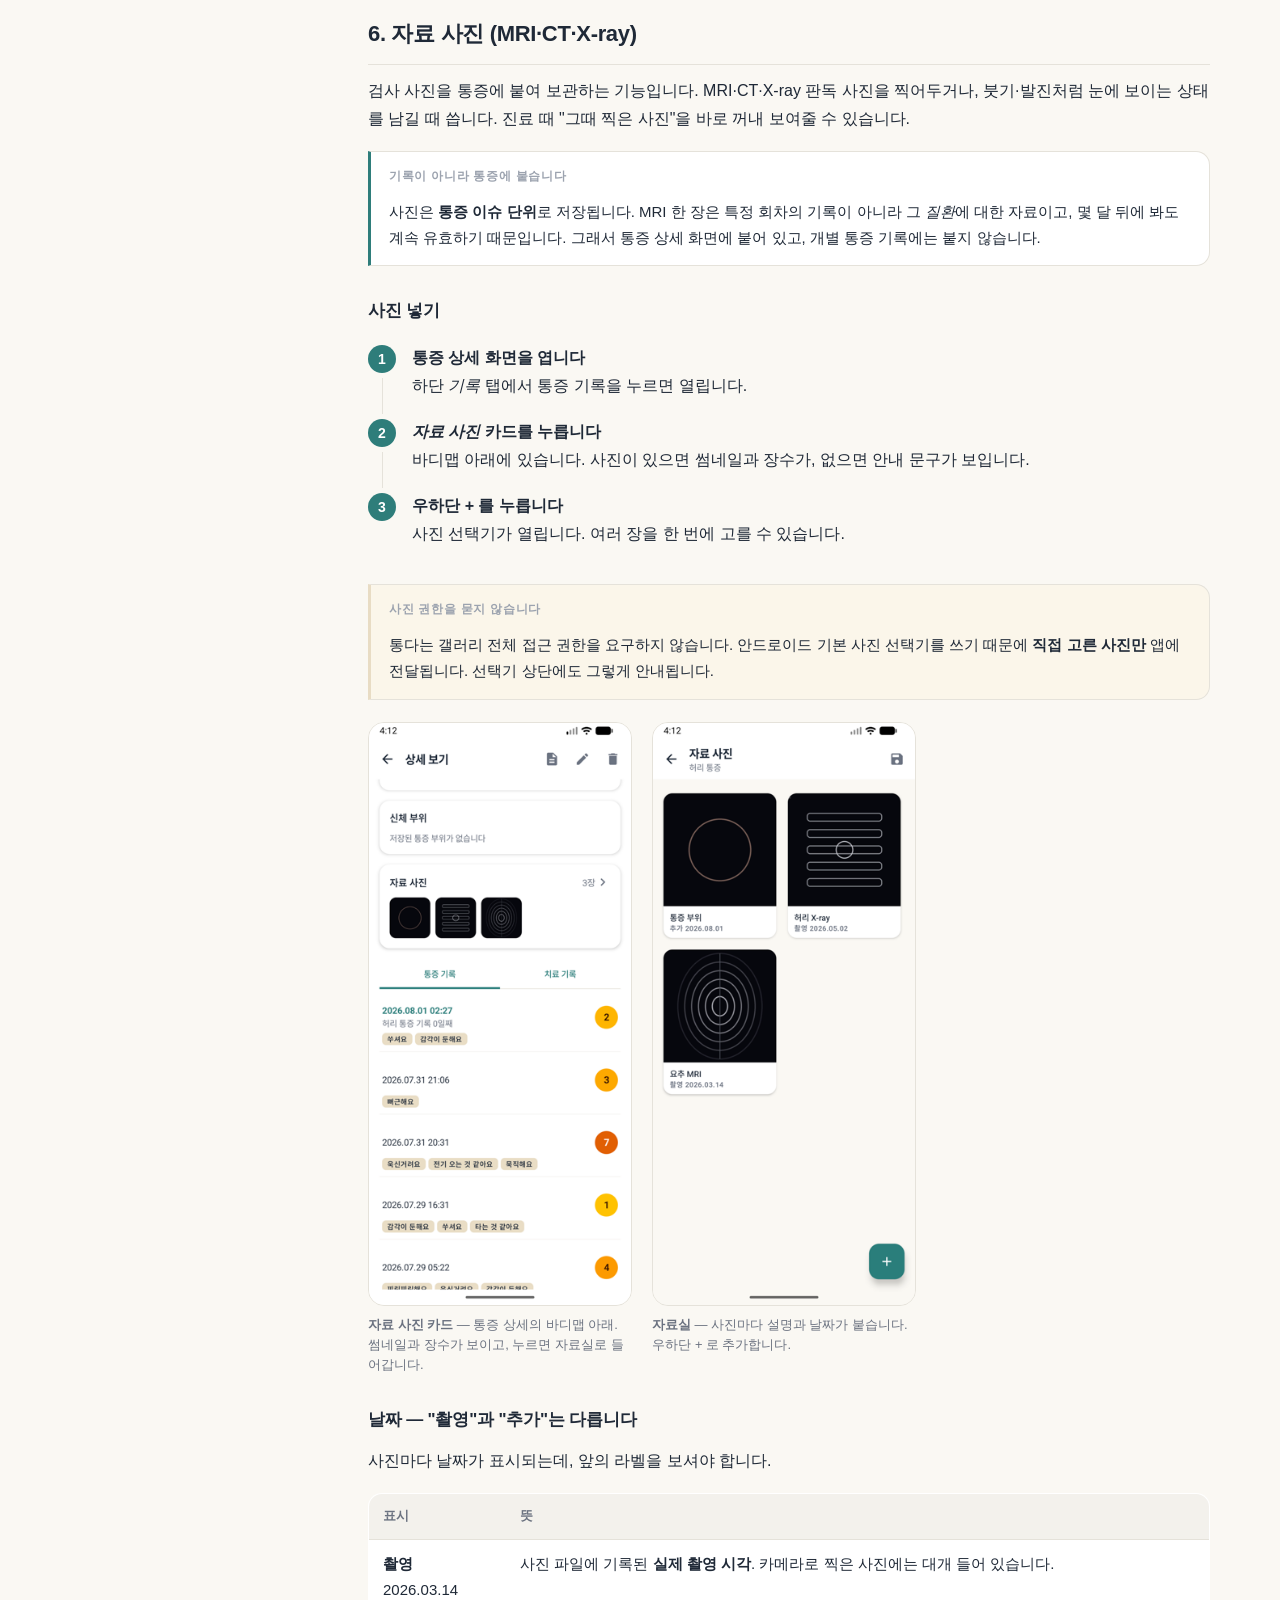
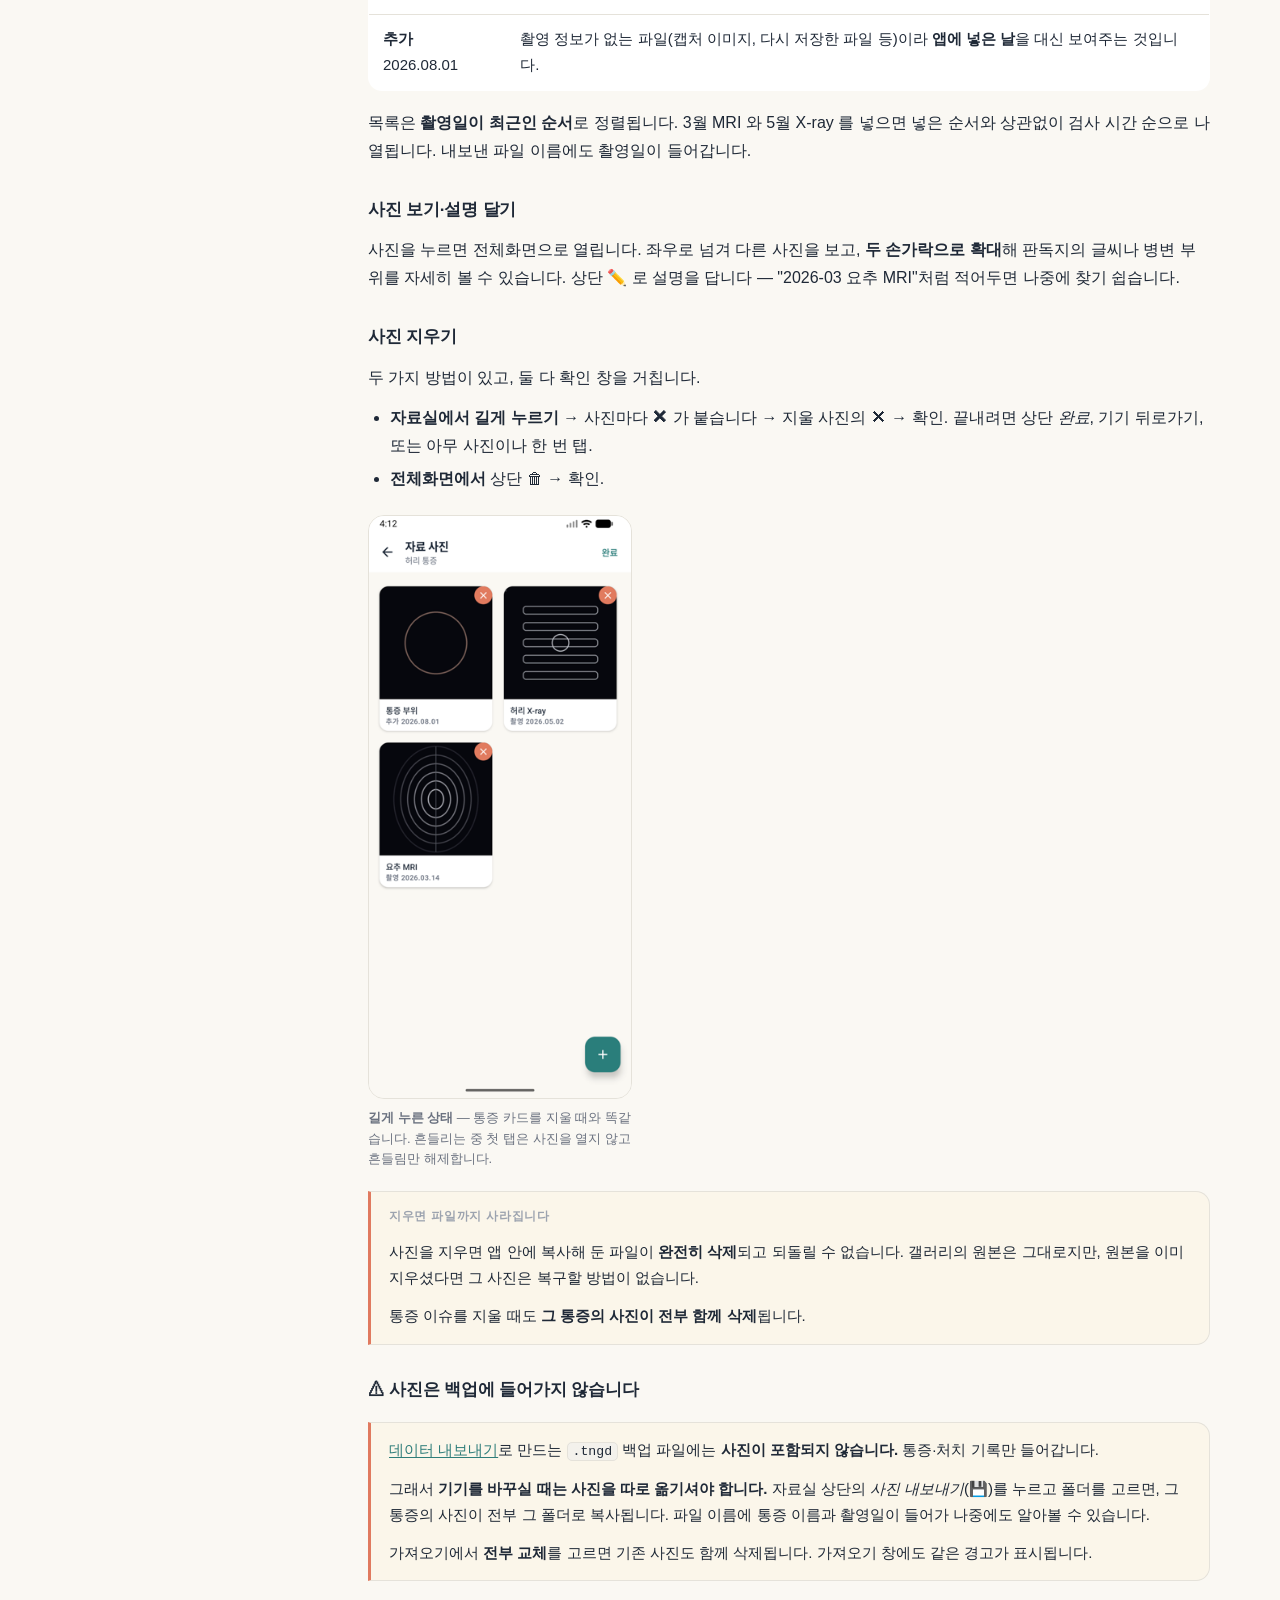
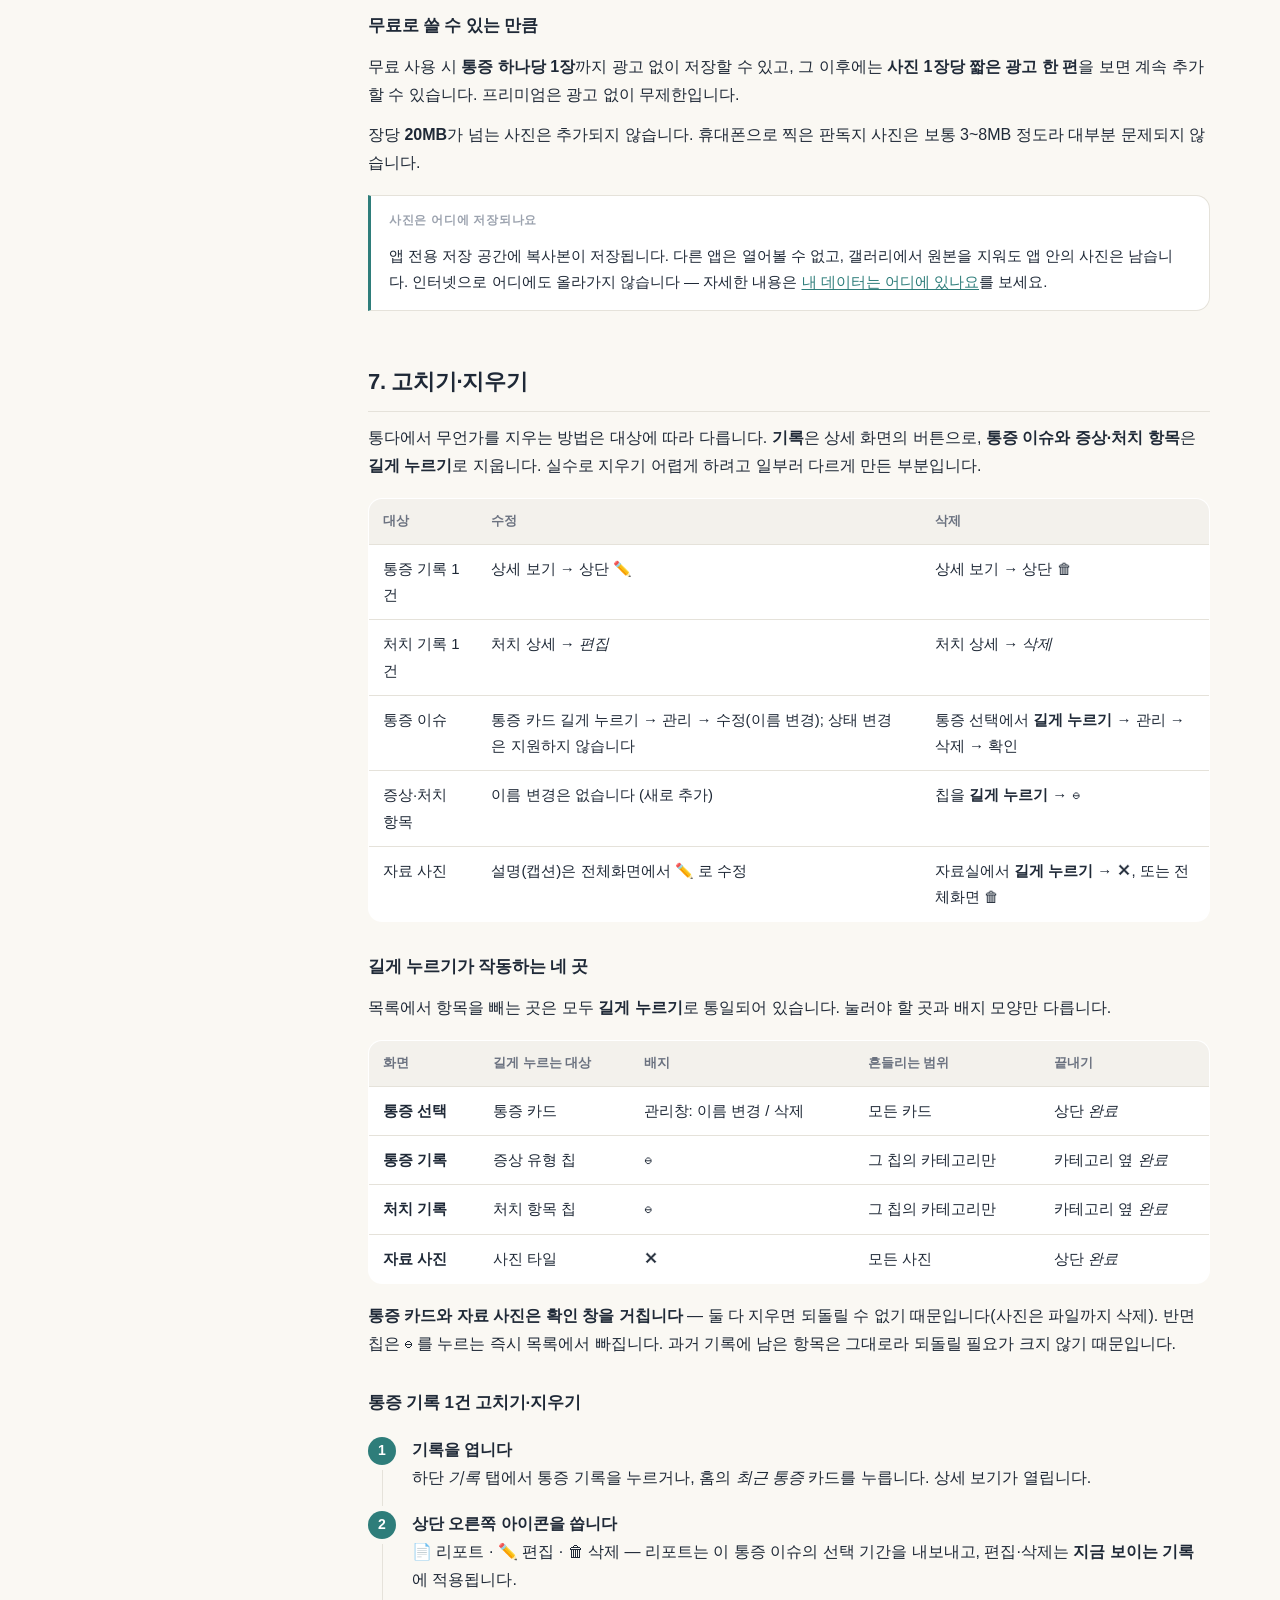
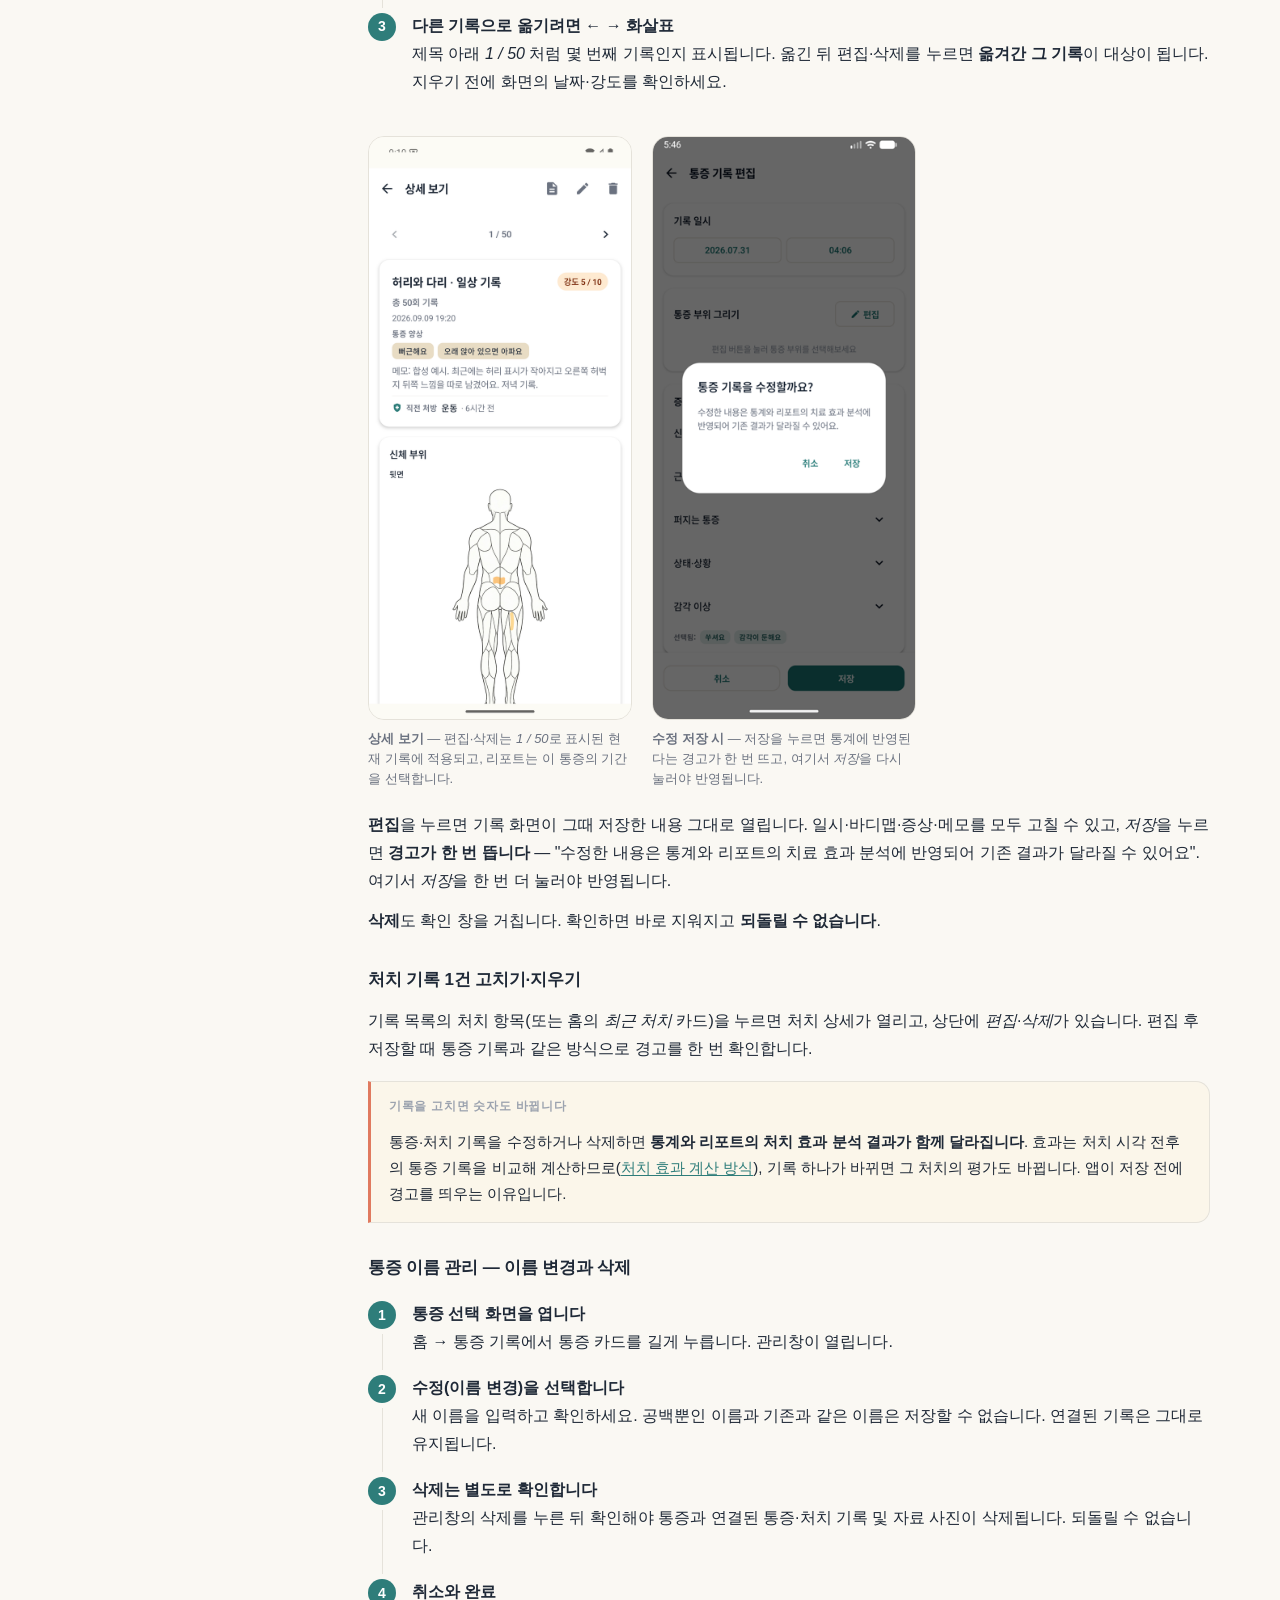
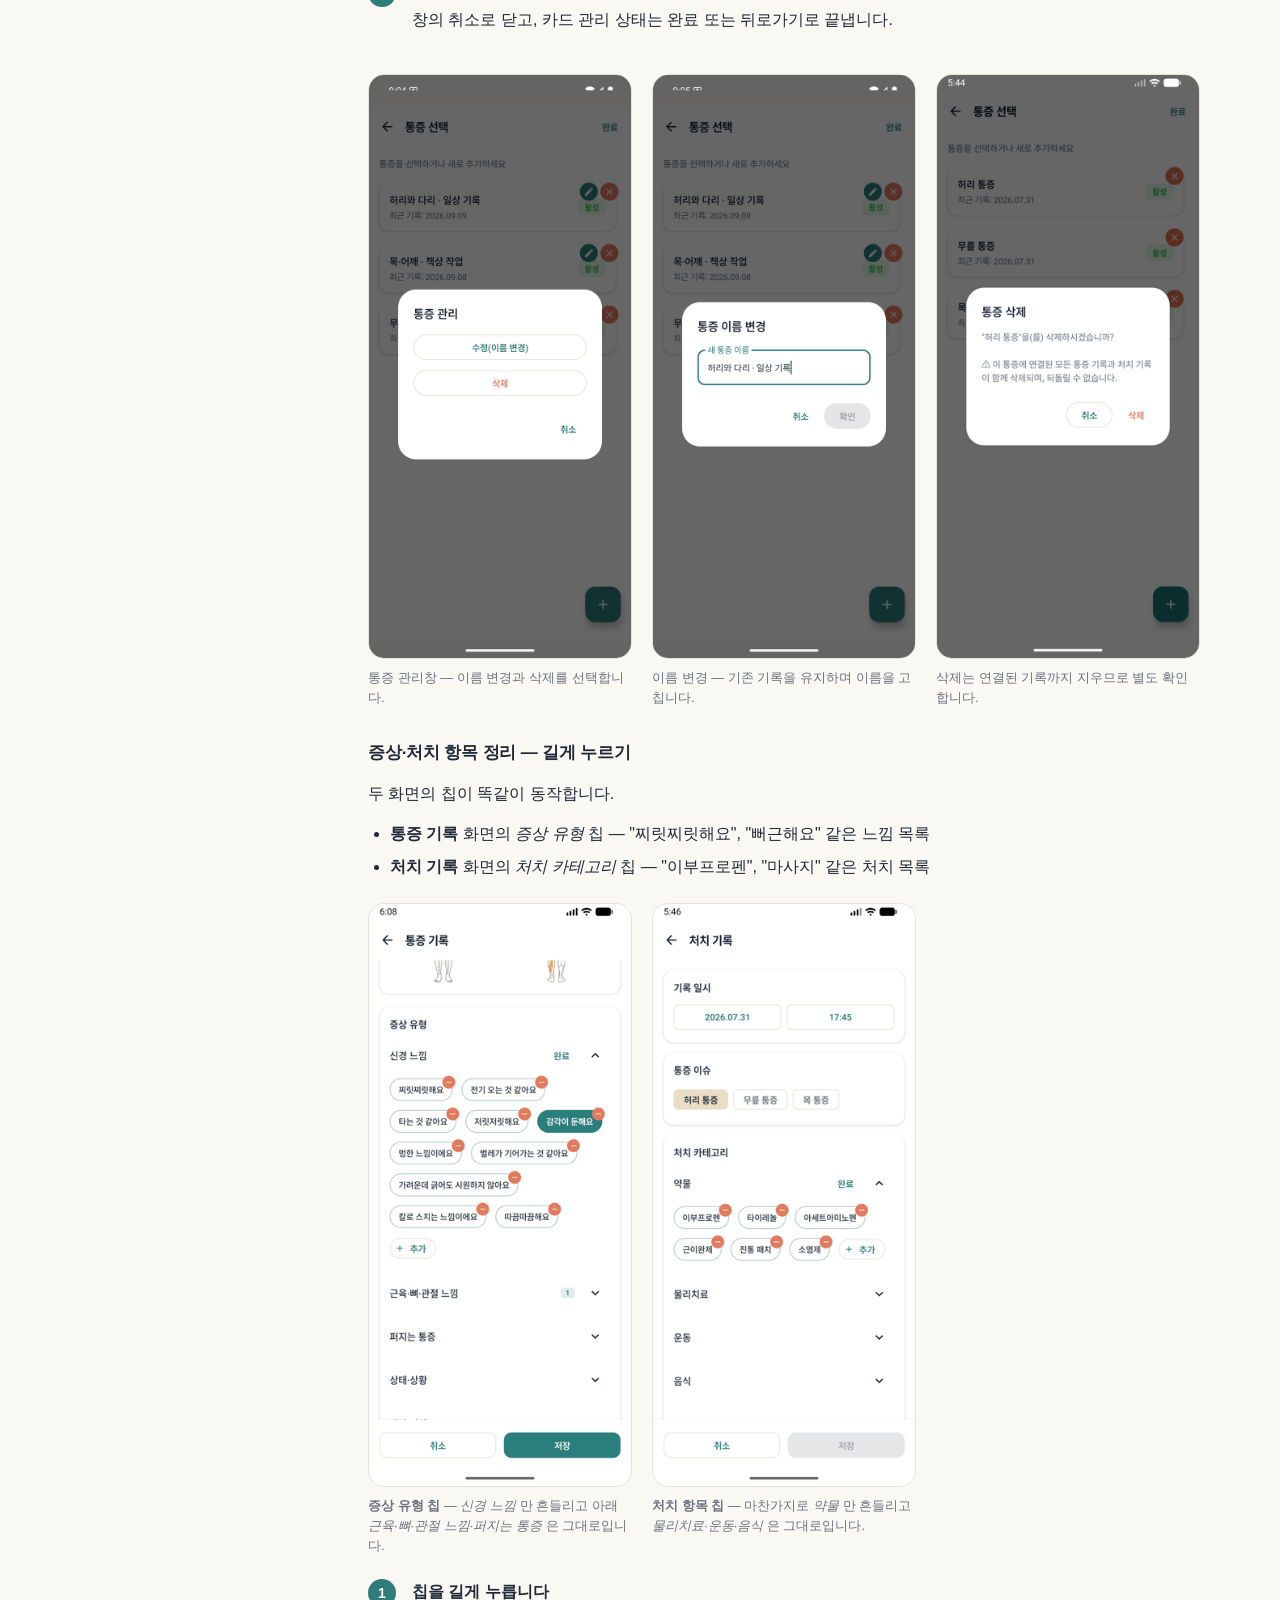
==== commit a99abc4f: "docs: v253 통계 설명·실제 샘플 캡처 갱신 및 임시 안내 제외" ====
--- a/ko/index.html
+++ b/ko/index.html
@@ -51,7 +51,7 @@
 
 <div class="hero">
   <h1>통다 사용 설명서</h1>
-  <p>통다는 만성 통증을 기록하고, 어떤 처치가 실제로 도움이 되었는지 내 기록으로 확인하는 통증 다이어리입니다. 이 문서는 앱의 모든 기능을 화면 순서대로 안내합니다.</p>
+  <p>통다는 만성 통증을 기록하고, 처치 전후의 변화를 내 기록으로 돌아보는 통증 다이어리입니다. 이 문서는 앱의 모든 기능을 화면 순서대로 안내합니다.</p>
   <div class="chips">
     <a class="chip" href="#quickstart">처음 시작하기</a>
     <a class="chip" href="#bodymap">바디맵 그리기</a>
@@ -62,7 +62,7 @@
     <a class="chip" href="#faq">알림이 안 올 때</a>
   </div>
 </div>
-
+<p class="caption">화면은 합성 사용 예시입니다. 일부 변경 없는 기능 화면은 이전 촬영본이며 기기·글자 크기에 따라 배치가 다를 수 있습니다.</p>
 <section id="intro">
   <h2>통다는 어떤 앱인가요</h2>
   <p>통증은 시간이 지나면 기억이 흐려집니다. "지난달보다 나아졌나요?"라는 질문에 정확히 답하기 어렵고, 어떤 약이나 치료가 효과가 있었는지도 인상에 의존하게 됩니다. 통다는 그 간격을 메우기 위해 만들어졌습니다.</p>
@@ -77,7 +77,7 @@
 
 <section id="quickstart">
   <h2>3분 만에 시작하기</h2>
-  <p>통다의 모든 기록은 <strong>통증 이슈</strong>에 연결됩니다. 통증 이슈는 "허리 통증", "편두통"처럼 추적하려는 통증 하나를 가리키는 이름입니다. 그래서 첫 단계는 통증 이슈를 만드는 것입니다.</p>
+  <p>새 통증·처치 기록은 <strong>통증 이슈</strong>를 선택해 저장합니다. 통증 이슈는 "허리 통증", "편두통"처럼 추적하려는 통증 하나를 가리키는 이름입니다. 그래서 첫 단계는 통증 이슈를 만드는 것입니다.</p>
   <ol class="steps">
     <li><b>홈 화면에서 <em>통증 기록</em>을 누릅니다</b>빠른 기록 영역에 있습니다.</li>
     <li><b>통증 선택 화면에서 <em>+</em> 버튼으로 통증을 추가합니다</b>이름은 나중에 알아볼 수 있게 구체적으로 — 예: "오른쪽 어깨 통증", "생리통".</li>
@@ -88,11 +88,11 @@
   </ol>
   <div class="shots">
     <figure class="shot">
-      <img src="../assets/img/ko/01_home.png" alt="통다 홈 화면 — 최근 통증 카드와 빠른 기록 타일" loading="lazy">
+      <img src="../assets/img/ko/01_home.png" alt="통다 홈 화면 — 최근 통증 카드와 빠른 기록 타일" loading="lazy" width="648" height="1440">
       <figcaption><b>홈</b> — 최근 통증·처치가 카드로 보이고, 아래 <em>빠른 기록</em>에서 바로 시작합니다.</figcaption>
     </figure>
     <figure class="shot">
-      <img src="../assets/img/ko/02_issue_select.png" alt="통증 선택 화면 — 등록된 통증 목록과 새 통증 추가 버튼" loading="lazy">
+      <img src="../assets/img/ko/02_issue_select.png" alt="통증 선택 화면 — 등록된 통증 목록과 새 통증 추가 버튼" loading="lazy" width="648" height="1440">
       <figcaption><b>통증 선택</b> — 추적 중인 통증을 고르거나, 우하단 <em>+</em> 로 새로 만듭니다.</figcaption>
     </figure>
   </div>
@@ -107,14 +107,15 @@
   <p>홈의 <em>통증 기록</em> 또는 하단 탭에서 시작합니다. 기록 화면은 네 부분으로 되어 있습니다.</p>
 
   <figure class="shot">
-    <img src="../assets/img/ko/03_record.png" alt="통증 기록 화면 — 기록 일시, 바디맵, 증상 유형, 저장 버튼" loading="lazy">
-    <figcaption><b>통증 기록</b> — 위에서부터 기록 일시 · 통증 부위 그리기 · 증상 유형 · 메모 순입니다.</figcaption>
+    <img src="../assets/img/ko/03_record.png" alt="통증 기록 화면 — 기록 일시, 바디맵, 증상 유형, 저장 버튼" loading="lazy" width="648" height="1440">
+    <figcaption><b>통증 기록 편집 예시</b> — 위에서부터 기록 일시 · 통증 부위 그리기 · 증상 유형 · 메모 순입니다.</figcaption>
   </figure>
 
   <h3>기록 일시</h3>
   <p>기본값은 지금입니다. 아팠던 시각이 지났다면 눌러서 날짜·시간을 바꿔주세요. 통증 분석의 시간대별 패턴은 이 값을 기준으로 계산되므로, 실제로 아팠던 시각을 넣는 것이 정확합니다.</p>
 
-  <h3>통증 부위 그리기</h3>
+  <p>날짜와 시간을 각각 눌러 선택창을 엽니다. 날짜는 달력에서, 시간은 시계에서 시·분을 고른 뒤 확인합니다. 취소하면 기존 값이 유지됩니다. 통증·처치 기록에서 같은 방식으로 사용합니다.</p><div class="shots"><figure class="shot"><img src="../assets/img/ko/29_date_picker.png" alt="기록 날짜 선택" loading="lazy" width="648" height="1440"><figcaption>기록 날짜 선택</figcaption></figure><figure class="shot"><img src="../assets/img/ko/30_time_picker.png" alt="기록 시간 선택" loading="lazy" width="648" height="1440"><figcaption>기록 시간 선택</figcaption></figure></div>
+<h3>통증 부위 그리기</h3>
   <p><em>편집</em> 버튼을 누르면 바디맵 편집 화면으로 들어갑니다. 부위를 그리지 않고 저장해도 되지만, 그려두면 리포트의 부위 비교와 범위 변화를 볼 수 있습니다. 조작법은 <a href="#bodymap">다음 장</a>에 있습니다.</p>
 
   <h3>증상 유형</h3>
@@ -138,8 +139,8 @@
   <p>바디맵은 몸 그림 위에 아픈 부위를 직접 칠하는 화면입니다. 앞면과 뒷면을 전환해 각각 기록할 수 있습니다.</p>
 
   <figure class="shot">
-    <img src="../assets/img/ko/04_bodymap.png" alt="바디맵 편집 화면 — 허리는 강도 7, 다리로 내려오는 부위는 강도 4로 칠한 상태" loading="lazy">
-    <figcaption><b>통증 부위 편집</b> — 한 기록 안에서 부위마다 강도를 다르게 칠할 수 있습니다. 위 예시는 허리를 강도 7(진한 색), 다리로 내려오는 저림을 강도 4(연한 색)로 표시한 것입니다.</figcaption>
+    <img src="../assets/img/ko/04_bodymap.png" alt="바디맵 편집 화면 — 허리는 강도 5, 허벅지 뒤쪽은 강도 3로 칠한 상태" loading="lazy" width="648" height="1440">
+    <figcaption><b>통증 부위 편집</b> — 한 기록 안에서 부위마다 강도를 다르게 칠할 수 있습니다. 위 예시는 허리를 강도 5, 허벅지 뒤쪽을 강도 3으로 표시했습니다.</figcaption>
   </figure>
 
   <h3>세 가지 도구</h3>
@@ -182,7 +183,7 @@
   </ul>
   <div class="note">
     <span class="label">참고</span>
-    <p>리포트에 나오는 "범위"는 그린 경로의 길이와 브러시 굵기를 합쳐 근사 계산한 값입니다. 실제 면적을 측정한 값은 아니므로, 같은 부위를 기록할 때 브러시 굵기를 비슷하게 유지하면 기간별 비교가 더 일관됩니다.</p>
+    <p>표시 범위는 앞·뒤 바디맵의 몸 윤곽 안에 칠한 영역을 합쳐 계산합니다. 겹쳐 칠한 부분은 한 번만 세고, 몸 밖은 제외합니다. 몸 전체 바디맵에서 차지하는 비율이며 실제 신체 면적이나 의학적 측정값이 아닙니다. 비교할 때는 비슷한 브러시 굵기와 기록 방식을 유지하세요.</p>
   </div>
 </section>
 
@@ -196,7 +197,7 @@
     <li><b>저장합니다</b></li>
   </ol>
   <figure class="shot">
-    <img src="../assets/img/ko/05_treatment.png" alt="처치 기록 화면 — 통증 이슈 선택과 약물 카테고리에서 이부프로펜 선택" loading="lazy">
+    <img src="../assets/img/ko/05_treatment.png" alt="처치 기록 화면 — 통증 이슈 선택과 약물 카테고리에서 이부프로펜 선택" loading="lazy" width="324" height="720">
     <figcaption><b>처치 기록</b> — 통증 이슈를 먼저 고르고, 카테고리를 펼쳐 항목을 선택합니다.</figcaption>
   </figure>
   <div class="tip">
@@ -228,11 +229,11 @@
 
   <div class="shots">
     <figure class="shot">
-      <img src="../assets/img/ko/20_att_card.png" alt="통증 상세의 자료 사진 카드 — 썸네일 3장과 장수 표시" loading="lazy">
+      <img src="../assets/img/ko/20_att_card.png" alt="통증 상세의 자료 사진 카드 — 썸네일 3장과 장수 표시" loading="lazy" width="324" height="720">
       <figcaption><b>자료 사진 카드</b> — 통증 상세의 바디맵 아래. 썸네일과 장수가 보이고, 누르면 자료실로 들어갑니다.</figcaption>
     </figure>
     <figure class="shot">
-      <img src="../assets/img/ko/21_att_grid.png" alt="자료실 그리드 — 사진마다 설명과 촬영·추가 날짜" loading="lazy">
+      <img src="../assets/img/ko/21_att_grid.png" alt="자료실 그리드 — 사진마다 설명과 촬영·추가 날짜" loading="lazy" width="324" height="720">
       <figcaption><b>자료실</b> — 사진마다 설명과 날짜가 붙습니다. 우하단 <em>+</em> 로 추가합니다.</figcaption>
     </figure>
   </div>
@@ -261,7 +262,7 @@
   </ul>
 
   <figure class="shot">
-    <img src="../assets/img/ko/22_att_wiggle.png" alt="자료실을 길게 누른 상태 — 사진마다 ✕ 배지, 상단에 완료" loading="lazy">
+    <img src="../assets/img/ko/22_att_wiggle.png" alt="자료실을 길게 누른 상태 — 사진마다 ✕ 배지, 상단에 완료" loading="lazy" width="324" height="720">
     <figcaption><b>길게 누른 상태</b> — 통증 카드를 지울 때와 똑같습니다. 흔들리는 중 첫 탭은 사진을 열지 않고 흔들림만 해제합니다.</figcaption>
   </figure>
 
@@ -298,7 +299,7 @@
     <tbody>
       <tr><td>통증 기록 1건</td><td>상세 보기 → 상단 ✏️</td><td>상세 보기 → 상단 🗑</td></tr>
       <tr><td>처치 기록 1건</td><td>처치 상세 → <em>편집</em></td><td>처치 상세 → <em>삭제</em></td></tr>
-      <tr><td>통증 이슈</td><td>이름·상태 변경은 지원하지 않습니다</td><td>통증 선택에서 <strong>길게 누르기</strong> → ✕</td></tr>
+      <tr><td>통증 이슈</td><td>통증 카드 길게 누르기 → 관리 → 수정(이름 변경); 상태 변경은 지원하지 않습니다</td><td>통증 선택에서 <strong>길게 누르기</strong> → 관리 → 삭제 → 확인</td></tr>
       <tr><td>증상·처치 항목</td><td>이름 변경은 없습니다 (새로 추가)</td><td>칩을 <strong>길게 누르기</strong> → ⊖</td></tr>
       <tr><td>자료 사진</td><td>설명(캡션)은 전체화면에서 ✏️ 로 수정</td><td>자료실에서 <strong>길게 누르기</strong> → ✕, 또는 전체화면 🗑</td></tr>
     </tbody>
@@ -311,7 +312,7 @@
   <table>
     <thead><tr><th>화면</th><th>길게 누르는 대상</th><th>배지</th><th>흔들리는 범위</th><th>끝내기</th></tr></thead>
     <tbody>
-      <tr><td><strong>통증 선택</strong></td><td>통증 카드</td><td>✕</td><td>모든 카드</td><td>상단 <em>완료</em></td></tr>
+      <tr><td><strong>통증 선택</strong></td><td>통증 카드</td><td>관리창: 이름 변경 / 삭제</td><td>모든 카드</td><td>상단 <em>완료</em></td></tr>
       <tr><td><strong>통증 기록</strong></td><td>증상 유형 칩</td><td>⊖</td><td>그 칩의 카테고리만</td><td>카테고리 옆 <em>완료</em></td></tr>
       <tr><td><strong>처치 기록</strong></td><td>처치 항목 칩</td><td>⊖</td><td>그 칩의 카테고리만</td><td>카테고리 옆 <em>완료</em></td></tr>
       <tr><td><strong>자료 사진</strong></td><td>사진 타일</td><td>✕</td><td>모든 사진</td><td>상단 <em>완료</em></td></tr>
@@ -323,17 +324,17 @@
   <h3>통증 기록 1건 고치기·지우기</h3>
   <ol class="steps">
     <li><b>기록을 엽니다</b>하단 <em>기록</em> 탭에서 통증 기록을 누르거나, 홈의 <em>최근 통증</em> 카드를 누릅니다. 상세 보기가 열립니다.</li>
-    <li><b>상단 오른쪽 아이콘을 씁니다</b>📄 리포트 · ✏️ 편집 · 🗑 삭제 — 세 아이콘 모두 <strong>지금 화면에 보이는 그 기록</strong>에 적용됩니다.</li>
-    <li><b>다른 기록으로 옮기려면 ← → 화살표</b>제목 아래 <em>1 / 60</em> 처럼 몇 번째 기록인지 표시됩니다. 옮긴 뒤 편집·삭제를 누르면 <strong>옮겨간 그 기록</strong>이 대상이 됩니다. 지우기 전에 화면의 날짜·강도를 확인하세요.</li>
+    <li><b>상단 오른쪽 아이콘을 씁니다</b>📄 리포트 · ✏️ 편집 · 🗑 삭제 — 리포트는 이 통증 이슈의 선택 기간을 내보내고, 편집·삭제는 <strong>지금 보이는 기록</strong>에 적용됩니다.</li>
+    <li><b>다른 기록으로 옮기려면 ← → 화살표</b>제목 아래 <em>1 / 50</em> 처럼 몇 번째 기록인지 표시됩니다. 옮긴 뒤 편집·삭제를 누르면 <strong>옮겨간 그 기록</strong>이 대상이 됩니다. 지우기 전에 화면의 날짜·강도를 확인하세요.</li>
   </ol>
 
   <div class="shots">
     <figure class="shot">
-      <img src="../assets/img/ko/17_detail_actions.png" alt="상세 보기 상단바 — 리포트·편집·삭제 아이콘과 1/60 기록 이동 화살표" loading="lazy">
-      <figcaption><b>상세 보기</b> — 오른쪽 위 세 아이콘이 <em>1 / 60</em> 로 표시된 <strong>현재 기록</strong>에 적용됩니다.</figcaption>
-    </figure>
-    <figure class="shot">
-      <img src="../assets/img/ko/18_edit_warn.png" alt="통증 기록을 수정할까요? 경고 다이얼로그" loading="lazy">
+      <img src="../assets/img/ko/17_detail_actions.png" alt="상세 보기 상단바 — 리포트·편집·삭제 아이콘과 1/50 기록 이동 화살표" loading="lazy" width="648" height="1440">
+      <figcaption><b>상세 보기</b> — 편집·삭제는 <em>1 / 50</em>로 표시된 현재 기록에 적용되고, 리포트는 이 통증의 기간을 선택합니다.</figcaption>
+    </figure>
+    <figure class="shot">
+      <img src="../assets/img/ko/18_edit_warn.png" alt="통증 기록을 수정할까요? 경고 다이얼로그" loading="lazy" width="324" height="720">
       <figcaption><b>수정 저장 시</b> — 저장을 누르면 통계에 반영된다는 경고가 한 번 뜨고, 여기서 <em>저장</em>을 다시 눌러야 반영됩니다.</figcaption>
     </figure>
   </div>
@@ -348,31 +349,8 @@
     <p>통증·처치 기록을 수정하거나 삭제하면 <strong>통계와 리포트의 처치 효과 분석 결과가 함께 달라집니다</strong>. 효과는 처치 시각 전후의 통증 기록을 비교해 계산하므로(<a href="#effect">처치 효과 계산 방식</a>), 기록 하나가 바뀌면 그 처치의 평가도 바뀝니다. 앱이 저장 전에 경고를 띄우는 이유입니다.</p>
   </div>
 
-  <h3>통증 이슈 지우기 — 길게 누르기</h3>
-  <ol class="steps">
-    <li><b>통증 선택 화면을 엽니다</b>홈의 <em>통증 기록</em>을 누르면 나오는 화면입니다.</li>
-    <li><b>통증 카드를 길게 누릅니다</b>카드마다 오른쪽 위에 빨간 <strong>✕</strong> 가 붙고, 상단 오른쪽에 <em>완료</em> 가 나타납니다.</li>
-    <li><b>지울 통증의 ✕ 를 누릅니다</b>확인 창이 뜨고, 여기서 <em>삭제</em>를 눌러야 지워집니다. 창의 경고 문구를 꼭 읽어보세요.</li>
-    <li><b>지우지 않고 빠져나오려면</b>상단 <em>완료</em>, 왼쪽 <em>←</em>, 기기 뒤로가기, 또는 <strong>아무 카드나 한 번 탭</strong> — 넷 다 흔들림만 해제합니다. 흔들리는 중의 첫 탭은 선택으로 처리되지 않아, 실수로 기록 화면이 열리지 않습니다.</li>
-  </ol>
-
-  <div class="shots">
-    <figure class="shot">
-      <img src="../assets/img/ko/14_issue_wiggle.png" alt="통증 선택 화면이 흔들림 상태 — 카드마다 빨간 ✕ 배지, 상단 오른쪽에 완료" loading="lazy">
-      <figcaption><b>길게 누른 상태</b> — 카드마다 <strong>✕</strong> 가 붙고 상단에 <em>완료</em> 가 나타납니다.</figcaption>
-    </figure>
-    <figure class="shot">
-      <img src="../assets/img/ko/15_issue_delete_confirm.png" alt="통증 삭제 확인 창 — 연결된 모든 기록이 함께 삭제된다는 경고" loading="lazy">
-      <figcaption><b>삭제 확인 창</b> — 이 통증에 연결된 <strong>모든 기록과 처치가 함께</strong> 사라진다고 알려줍니다.</figcaption>
-    </figure>
-  </div>
-  <div class="warn">
-    <span class="label">경고</span>
-    <p>통증 이슈를 지우면 <strong>그 통증에 연결된 모든 통증 기록과 처치 기록이 함께 삭제</strong>됩니다. 되돌릴 수 없습니다.</p>
-    <p>다 나아서 더 기록하지 않을 통증이라면 <strong>지우지 말고 그대로 두세요.</strong> 목록에 남아 있어도 기록을 방해하지 않고, 나중에 같은 통증이 재발했을 때 과거 기록과 이어서 볼 수 있습니다. 삭제는 잘못 만든 이슈를 정리할 때만 쓰는 편이 좋습니다.</p>
-  </div>
-
-  <h3>증상·처치 항목 정리 — 길게 누르기</h3>
+  <h3>통증 이름 관리 — 이름 변경과 삭제</h3><ol class="steps"><li><b>통증 선택 화면을 엽니다</b>홈 → 통증 기록에서 통증 카드를 길게 누릅니다. 관리창이 열립니다.</li><li><b>수정(이름 변경)을 선택합니다</b>새 이름을 입력하고 확인하세요. 공백뿐인 이름과 기존과 같은 이름은 저장할 수 없습니다. 연결된 기록은 그대로 유지됩니다.</li><li><b>삭제는 별도로 확인합니다</b>관리창의 삭제를 누른 뒤 확인해야 통증과 연결된 통증·처치 기록 및 자료 사진이 삭제됩니다. 되돌릴 수 없습니다.</li><li><b>취소와 완료</b>창의 취소로 닫고, 카드 관리 상태는 완료 또는 뒤로가기로 끝냅니다.</li></ol><div class="shots"><figure class="shot"><img src="../assets/img/ko/14_issue_wiggle.png" alt="통증 관리창 — 이름 변경과 삭제를 선택합니다." loading="lazy" width="648" height="1440"><figcaption>통증 관리창 — 이름 변경과 삭제를 선택합니다.</figcaption></figure><figure class="shot"><img src="../assets/img/ko/28_issue_rename.png" alt="이름 변경 — 기존 기록을 유지하며 이름을 고칩니다." loading="lazy" width="648" height="1440"><figcaption>이름 변경 — 기존 기록을 유지하며 이름을 고칩니다.</figcaption></figure><figure class="shot"><img src="../assets/img/ko/15_issue_delete_confirm.png" alt="삭제는 연결된 기록까지 지우므로 별도 확인합니다." loading="lazy" width="324" height="720"><figcaption>삭제는 연결된 기록까지 지우므로 별도 확인합니다.</figcaption></figure></div>
+<h3>증상·처치 항목 정리 — 길게 누르기</h3>
   <p>두 화면의 칩이 똑같이 동작합니다.</p>
   <ul>
     <li><strong>통증 기록</strong> 화면의 <em>증상 유형</em> 칩 — "찌릿찌릿해요", "뻐근해요" 같은 느낌 목록</li>
@@ -381,11 +359,11 @@
 
   <div class="shots">
     <figure class="shot">
-      <img src="../assets/img/ko/19_symptom_wiggle.png" alt="통증 기록 화면 — 신경 느낌 카테고리 칩에만 ⊖ 배지, 제목 옆에 완료" loading="lazy">
+      <img src="../assets/img/ko/19_symptom_wiggle.png" alt="통증 기록 화면 — 신경 느낌 카테고리 칩에만 ⊖ 배지, 제목 옆에 완료" loading="lazy" width="324" height="720">
       <figcaption><b>증상 유형 칩</b> — <em>신경 느낌</em> 만 흔들리고 아래 <em>근육·뼈·관절 느낌</em>·<em>퍼지는 통증</em> 은 그대로입니다.</figcaption>
     </figure>
     <figure class="shot">
-      <img src="../assets/img/ko/16_chip_wiggle.png" alt="처치 기록 화면 — 약물 카테고리 칩에만 ⊖ 배지, 제목 옆에 완료" loading="lazy">
+      <img src="../assets/img/ko/16_chip_wiggle.png" alt="처치 기록 화면 — 약물 카테고리 칩에만 ⊖ 배지, 제목 옆에 완료" loading="lazy" width="324" height="720">
       <figcaption><b>처치 항목 칩</b> — 마찬가지로 <em>약물</em> 만 흔들리고 <em>물리치료</em>·<em>운동</em>·<em>음식</em> 은 그대로입니다.</figcaption>
     </figure>
   </div>
@@ -424,7 +402,7 @@
   <p>하단 <em>기록</em> 탭입니다. <strong>전체 / 통증 / 처치</strong> 탭으로 나눠 보고, 검색창에서 <strong>메모와 처치 내용</strong>을 검색할 수 있습니다. "주사"로 검색하면 주사 관련 처치만, "야근"으로 검색하면 그렇게 메모한 통증 기록만 나옵니다.</p>
 
   <figure class="shot">
-    <img src="../assets/img/ko/06_list.png" alt="기록 목록 화면 — 전체·통증·처치 탭과 검색창, 시간순 기록 목록" loading="lazy">
+    <img src="../assets/img/ko/06_list.png" alt="기록 목록 화면 — 전체·통증·처치 탭과 검색창, 시간순 기록 목록" loading="lazy" width="324" height="720">
     <figcaption><b>기록 목록</b> — 통증 이슈로 걸러내고, 탭으로 종류를 나눠 보고, 검색으로 메모를 찾습니다.</figcaption>
   </figure>
 
@@ -436,54 +414,12 @@
     <li><strong>직전 처방</strong> — 각 통증 기록 시점에서 가장 최근에 한 처치와 그 시간 간격(1시간 이내 / N시간 전 / N일 전)</li>
   </ul>
   <p>상세 화면은 항목별 이력을 보는 곳이고, 기간 단위의 집계와 그래프는 <a href="#stats">통증 분석</a>에 있습니다.</p>
+<figure class="shot"><img src="../assets/img/ko/06_detail.png" alt="저장된 통증 그림 — 상세 화면에서 실제 획과 강도를 다시 봅니다." loading="lazy" width="648" height="1440"><figcaption>저장된 통증 그림 — 상세 화면에서 실제 획과 강도를 다시 봅니다.</figcaption></figure>
 </section>
 
 <section id="stats">
-  <h2>통증 분석</h2>
-  <p>하단 <em>통계</em> 탭입니다. 먼저 분석할 통증 이슈를 선택하면 그 통증에 대한 화면이 열립니다.</p>
-
-  <div class="shots">
-    <figure class="shot">
-      <img src="../assets/img/ko/07_stats_month.png" alt="통증 분석 한달 보기 — 개선·악화 카드와 통증 달력" loading="lazy">
-      <figcaption><b>한달</b> — 개선·악화 요약과 강도 색으로 칠한 통증 달력.</figcaption>
-    </figure>
-    <figure class="shot">
-      <img src="../assets/img/ko/08_stats_trend.png" alt="통증 변화 그래프와 처방 효과 요약" loading="lazy">
-      <figcaption><b>변화 그래프</b> — 일별 평균 강도에 처방한 날을 겹쳐 표시. 아래로 내리면 처방 효과 요약이 나옵니다.</figcaption>
-    </figure>
-    <figure class="shot">
-      <img src="../assets/img/ko/09_stats_day.png" alt="통증 분석 하루 보기 — 시간대별 통증과 상세 기록" loading="lazy">
-      <figcaption><b>하루</b> — 그 날의 시간대별 통증과 처방 시간. 좌우 스와이프로 날짜를 넘깁니다.</figcaption>
-    </figure>
-  </div>
-
-  <h3>기간 선택</h3>
-  <p><strong>하루</strong>와 <strong>한달</strong>을 전환할 수 있습니다. 하루 보기에서는 좌우 스와이프로 날짜를 이동합니다.</p>
-
-  <h3>시간대별 통증</h3>
-  <p>아침·낮·저녁·야간의 평균 강도를 비교합니다. 특정 시간대에 통증이 몰린다면 생활 패턴이나 약 복용 시각을 조정할 근거가 됩니다.</p>
-
-  <h3>통증 달력</h3>
-  <p>날짜별 통증을 강도 색으로 칠한 달력입니다. 기록이 없는 날은 색이 비어 있습니다. 날짜를 누르면 그 날의 상세 기록이 아래에 나옵니다.</p>
-
-  <h3>통증 변화 그래프</h3>
-  <p>일별 평균 강도를 선으로, 처치한 날을 표시로 겹쳐 보여줍니다. 기간은 <strong>30일 / 전체 / 기간 선택</strong>에서 고릅니다. 처치 표시가 몰린 구간에서 선이 내려간다면 그 시기의 처치를 눈여겨볼 만합니다.</p>
-
-  <h3>이번 달 인사이트</h3>
-  <p>기록을 문장으로 요약합니다 — 예: "최근으로 갈수록 통증이 완화되는 추세예요", "처치 후 평균 통증이 6.4점에서 4.1점으로 감소했습니다". 데이터가 적으면 추세를 판단하지 않고 그렇다고 알려줍니다.</p>
-
-  <h3>처방 효과</h3>
-  <ul>
-    <li><strong>가장 효과 좋았던 처방</strong> — 사용 횟수, 처치 전 평균, 처치 후 평균을 함께 보여줍니다.</li>
-    <li><strong>가장 많이 한 처방 Top 3</strong> — 횟수 기준입니다. 효과 순위와 다를 수 있습니다.</li>
-    <li><strong>전체 처방 효과 순위</strong> — 효과 점수로 줄을 세웁니다.</li>
-  </ul>
-  <p>횟수 1위와 효과 1위가 다르면 앱이 그 점을 짚어줍니다("○○은(는) 횟수는 3위지만 효과는 가장 높습니다"). 습관적으로 쓰는 처치와 실제로 듣는 처치가 다를 수 있다는 뜻입니다.</p>
-  <div class="note">
-    <span class="label">효과 점수란</span>
-    <p>처치 전후 통증 강도의 <strong>감소량 평균</strong>입니다. 하나의 전·후 기록 쌍은 <strong>시간상 가장 먼저 온 처치 하나</strong>에만 귀속되므로, 같은 쌍을 여러 처치가 나눠 갖지 않습니다. 그래서 실제로 통증이 줄어든 사례가 여러 번 쌓인 처치가 위로 올라옵니다.</p>
-  </div>
-  <p>무료 사용 시 통계는 <strong>최근 30일</strong>까지 볼 수 있고, 그 이전 기간은 프리미엄에서 열립니다.</p>
+<h2>통증 분석</h2><p>하단 통계에서 분석할 통증을 선택한 뒤 <strong>하루 · 한달 · 추적</strong>을 전환합니다. 아래 화면은 가상 사용 예시입니다.</p><div class="shots"><figure class="shot"><img src="../assets/img/ko/09_stats_day.png" alt="하루 — 같은 날의 여러 통증 기록과 처치 시각" loading="lazy" width="648" height="1440"><figcaption>하루 — 같은 날의 여러 통증 기록과 처치 시각</figcaption></figure><figure class="shot"><img src="../assets/img/ko/07_stats_month.png" alt="한달 — 두 변화 카드와 날짜별 최고 강도 달력" loading="lazy" width="648" height="1440"><figcaption>한달 — 두 변화 카드와 날짜별 최고 강도 달력</figcaption></figure><figure class="shot"><img src="../assets/img/ko/08_stats_trend.png" alt="추적 · 프리미엄 — 직전 같은 길이 기간과 비교" loading="lazy" width="648" height="1440"><figcaption>추적 · 프리미엄 — 직전 같은 길이 기간과 비교</figcaption></figure></div><h3>하루와 한달</h3><p>하루는 날짜를 선택하거나 좌우로 넘겨 시간대별 기록을 봅니다. 원형 시간표는 해당 시간대의 최고 강도를 표시합니다. 기록하지 않은 시간을 통증 0으로 단정하지 마세요. 한달 달력은 날짜별 최고 강도를 표시하고, 기록 없는 날은 비워 둡니다. 날짜를 누르면 해당 기록을 볼 수 있습니다.</p><p>한달 상단의 <strong>최악 대비 지금</strong>은 그달 최고 강도와 가장 최근 기록일의 최고 강도 차이입니다. <strong>가장 좋았을 때 대비 최악</strong>은 날짜별 최고 강도 중 가장 높은 값과 가장 낮은 값의 차이입니다. 두 날짜 이상이 있어야 계산합니다. 월별 일평균 그래프와 두 카드의 기준은 서로 다릅니다.</p>
+<h3>추적의 기간 선택과 무료 요약</h3><p>기본은 최근 30일입니다. <strong>직접 지정</strong>은 프리미엄에서 시작일과 종료일을 선택합니다. 선택 기간과 바로 앞의 같은 길이 기간을 비교합니다. 무료에서 이전 기간을 열람할 수 없으면 현재 기간 요약·표시 범위 흐름·현재 바디맵을 보여줍니다. 이는 이전 기록이 없다는 뜻이 아닙니다. 실제로 이전 기록이 없는 경우에는 별도의 기록 없음 안내가 나옵니다.</p><figure class="shot"><img src="../assets/img/ko/25_tracking_free.png" alt="무료 추적 — 현재 기간 요약" loading="lazy" width="648" height="1440"><figcaption>무료 추적 — 현재 기간 요약</figcaption></figure><h3>숫자의 기준과 자세히 보기</h3><ul><li><strong>기록한 통증 강도 평균:</strong> 같은 날짜의 유효한 강도들을 먼저 평균내고, 그 일평균들을 다시 평균냅니다. 기록이 많은 하루가 더 큰 비중을 갖지 않습니다.</li><li><strong>바디맵 표시 범위:</strong> 각 날짜에서 가장 넓게 그린 기록의 범위를 골라 그 날짜별 최대값을 평균냅니다. 겹친 획은 한 번만 세며 앞·뒤 몸 윤곽을 기준으로 계산합니다.</li><li><strong>자세히 보기:</strong> 최고 강도, 범위 차이(%p), 기록한 날·강도 기록일·바디맵 기록일·범위 계산에 사용한 날을 확인합니다. %p는 두 백분율의 차이입니다.</li></ul><p>기록 없음·강도 없음·바디맵 없음·계산 불가는 0이 아닙니다. 각 지표에 유효한 기록만 사용하며 기록 빈도가 다르면 해석도 달라집니다. 통계와 보고서는 같은 계산 함수를 사용하지만 선택 기간과 무료 열람 범위가 같아야 비교할 수 있습니다.</p><figure class="shot"><img src="../assets/img/ko/33_tracking_details.png" alt="자세히 보기 — 유효기록일과 계산 근거" loading="lazy" width="648" height="1440"><figcaption>자세히 보기 — 유효기록일과 계산 근거</figcaption></figure><h3>표시 범위 흐름과 전후 바디맵</h3><p><strong>표시 범위 흐름 → 펼치기</strong>에서 날짜별 최대 표시 범위를 봅니다. 그림 없는 날은 범위 평균에서 제외되며, 점 사이의 선은 기록 사이를 잇는 표시입니다. 매일의 실제 상태를 측정한 것이 아닙니다.</p><p><strong>표시 위치 비교</strong>는 각 기간의 <strong>마지막 유효 그림</strong>을 나란히 보여줍니다. 기간 전체 평균이나 가장 넓은 그림이 아니므로 위의 평균 범위와 값이 다를 수 있습니다.</p><figure class="shot"><img src="../assets/img/ko/26_tracking_bodymaps.png" alt="프리미엄 — 날짜별 범위 변화와 이전·이번 바디맵" loading="lazy" width="648" height="1440"><figcaption>프리미엄 — 날짜별 범위 변화와 이전·이번 바디맵</figcaption></figure><p><strong>겹쳐 보기 · 자세히</strong>의 회색은 두 기록 모두 표시, 주황·갈색은 이번 기록에만 표시, 녹색은 이전 기록에만 표시한 곳입니다. 표시 위치의 차이를 뜻하며 악화·회복을 진단하는 색이 아닙니다.</p><figure class="shot"><img src="../assets/img/ko/27_tracking_overlay.png" alt="겹쳐 보기 — 두 기록 모두 / 이번만 / 이전만" loading="lazy" width="648" height="1440"><figcaption>겹쳐 보기 — 두 기록 모두 / 이번만 / 이전만</figcaption></figure><h3>이번 달 인사이트와 처치 기록</h3><p>월별 인사이트와 처치 순위는 입력한 기록을 요약합니다. 처치 횟수 순위와 전후 강도 감소량 순위는 다를 수 있습니다. <a href="#effect">처치 효과 계산 방식</a>에서 시간 범위와 기록 쌍의 기준을 확인하세요. 인과관계나 특정 처치의 효능을 입증하지 않습니다.</p>
 </section>
 
 <section id="effect">
@@ -491,15 +427,15 @@
   <p>통다의 효과 분석은 단순하고 투명한 규칙 하나에 기반합니다. 숫자를 어떻게 읽어야 하는지 알아두는 것이 중요합니다.</p>
   <h3>규칙</h3>
   <ol>
-    <li>처치 시각을 기준으로 <strong>앞 48시간 이내의 가장 가까운 통증 기록</strong>을 "직전", <strong>뒤 48시간 이내의 가장 가까운 통증 기록</strong>을 "직후"로 잡습니다.</li>
+    <li>처치 시각을 기준으로 <strong>앞 48시간 이내의 가장 가까운 유효 강도 기록</strong>을 "직전", <strong>뒤 48시간 이내의 가장 가까운 유효 강도 기록</strong>을 "직후"로 잡습니다.</li>
     <li>두 강도의 차이를 그 처치의 변화량으로 봅니다.</li>
     <li>하나의 전·후 기록 쌍은 <strong>가장 먼저 한 처치 하나</strong>에만 귀속됩니다. 같은 쌍 안에 처치가 여러 건이면 나중 처치는 그 쌍으로 계산되지 않습니다.</li>
     <li>비교 가능한 사례가 여러 번이면 평균을 냅니다.</li>
   </ol>
-  <p>전후 48시간 안에 양쪽 통증 기록이 모두 있어야 계산됩니다. 한쪽이라도 없으면 그 처치는 "비교할 기록이 없음"으로 표시합니다. 이 규칙은 통계 화면·리포트·처치 상세가 모두 똑같이 씁니다.</p>
+  <p>전후 48시간 안에 양쪽 통증 기록이 모두 있어야 계산됩니다. 한쪽이라도 없으면 그 처치는 "비교할 기록이 없음"으로 표시합니다. 통계·리포트·처치 상세는 같은 규칙을 사용하지만, 선택 기간과 열람 가능한 기록 범위가 다르면 결과도 달라질 수 있습니다.</p>
 
   <figure class="shot">
-    <img src="../assets/img/ko/10_treatment_detail.png" alt="처치 상세 화면 — 직전 강도 3, 직후 강도 2, 통증이 1 내려갔다는 요약" loading="lazy">
+    <img src="../assets/img/ko/10_treatment_detail.png" alt="처치 상세 화면 — 직전 강도 3, 직후 강도 2, 통증이 1 내려갔다는 요약" loading="lazy" width="324" height="720">
     <figcaption><b>처치 상세</b> — 규칙이 그대로 보입니다. 직전 기록(강도 3)과 직후 기록(강도 2)을 짚어주고, 그 차이를 요약한 뒤, 인과관계가 아니라는 단서를 함께 표시합니다.</figcaption>
   </figure>
   <div class="warn">
@@ -528,11 +464,11 @@
   </ol>
   <div class="shots">
     <figure class="shot">
-      <img src="../assets/img/ko/12_notif_editor.png" alt="알림 추가 시트 — 종류, 트리거, 요일 선택" loading="lazy">
+      <img src="../assets/img/ko/12_notif_editor.png" alt="알림 추가 시트 — 종류, 트리거, 요일 선택" loading="lazy" width="324" height="720">
       <figcaption><b>알림 추가</b> — 종류(통증·처치) · 트리거(시간·간격) · 요일을 고릅니다.</figcaption>
     </figure>
     <figure class="shot">
-      <img src="../assets/img/ko/13_notif_list.png" alt="알림 목록 — 09:00 통증 매일, 다음 알림 시각 표시" loading="lazy">
+      <img src="../assets/img/ko/13_notif_list.png" alt="알림 목록 — 09:00 통증 매일, 다음 알림 시각 표시" loading="lazy" width="324" height="720">
       <figcaption><b>알림 목록</b> — 저장하면 <em>다음 알림</em> 시각이 표시되어 설정이 맞는지 바로 확인됩니다.</figcaption>
     </figure>
   </div>
@@ -568,9 +504,10 @@
 
 <section id="report">
   <h2>리포트 내보내기</h2>
-  <p>진료 때 보여줄 문서를 만드는 기능입니다. 설정 → 리포트 → <em>리포트 내보내기</em>, 또는 통증 상세 화면에서 만들 수 있습니다. 통증 이슈를 고르면 저장 위치를 지정하는 화면이 열리고, <strong>PDF 파일</strong>로 저장됩니다.</p>
-
-  <h3>리포트에 담기는 내용</h3>
+  <p>설정 → 리포트 내보내기에서는 <strong>전체 기간</strong> 또는 <strong>기간 선택</strong>을 고릅니다. 기간 선택에서는 시작일·종료일을 확인합니다. 두 경우 모두 다음으로 통증을 선택하고 저장 위치를 정해 PDF를 만듭니다. 통증 상세의 리포트 아이콘은 기간 선택 없이 현재 통증의 이용 가능한 전체 범위를 PDF로 저장합니다. 아이콘을 누른 뒤 저장 위치를 정하면 됩니다.</p>
+
+  <div class="shots"><figure class="shot"><img src="../assets/img/ko/31_report_period.png" alt="리포트 — 기간을 확인한 뒤 통증 선택" loading="lazy" width="648" height="1440"><figcaption>리포트 — 기간을 확인한 뒤 통증 선택</figcaption></figure><figure class="shot"><img src="../assets/img/ko/32_period_picker.png" alt="기간 선택 — 시작일과 종료일을 지정" loading="lazy" width="648" height="1440"><figcaption>기간 선택 — 시작일과 종료일을 지정</figcaption></figure></div>
+<h3>리포트에 담기는 내용</h3>
   <div class="tablewrap">
   <table>
     <thead><tr><th>구성</th><th>내용</th></tr></thead>
@@ -592,7 +529,7 @@
   <p>저장된 PDF는 파일 하나로 완결되어 있어 인터넷 없이 열리고, 메일·메신저로 그대로 보낼 수 있습니다. 저장이 끝나면 <em>열기</em>로 바로 확인할 수 있습니다.</p>
   <p>무료 사용 시 리포트를 내보낼 때 짧은 보상형 광고가 나올 수 있습니다. 설정에서 시작하든 통증 상세 화면에서 시작하든 규칙은 같습니다. 광고를 불러오지 못하면 그냥 내보내기가 진행되므로, 광고 때문에 데이터를 꺼내지 못하는 일은 없습니다. 프리미엄은 광고가 없습니다.</p>
   <p><strong>무료 리포트에는 최근 30일의 기록이 담깁니다</strong> — 통계 화면과 같은 기준입니다. 리포트 첫머리에도 그 안내가 들어가며, 전체 기간은 프리미엄에서 열립니다. 최근 30일 안에 기록이 없는 통증은 리포트 대상 목록에서 선택할 수 없습니다.</p>
-</section>
+<p>무료에서는 선택한 기간을 최근 30일 열람 범위와 겹치는 부분으로 제한합니다. 전체 기간을 눌러도 무료 범위는 유지됩니다. 최근 범위보다 완전히 이전인 기간은 내보낼 수 없으며 안내가 표시됩니다. 프리미엄에서는 전체 이력을 선택할 수 있습니다.</p><p>기간을 지정한 보고서에는 <a href="#stats">직전 동기간 비교와 표시 범위</a>가 포함됩니다. 일평균 강도의 평균·일별 최대 범위의 평균·각 기간 마지막 유효 바디맵이라는 서로 다른 기준을 함께 읽어주세요.</p></section>
 
 <section id="backup">
   <h2>백업과 복원</h2>
@@ -625,10 +562,6 @@
   <h3>언어</h3>
   <p>설정 → 언어에서 <strong>시스템 기본값 / 한국어 / English</strong>를 고릅니다. 기기 언어와 무관하게 앱 언어만 바꿀 수 있습니다. 선택하면 바로 적용되며, 이 설명서의 언어도 앱 설정을 따라 열립니다.</p>
   <p>직접 만든 증상·처치 항목은 입력한 언어 그대로 남습니다. 앱이 기본 제공하는 항목만 번역되어 표시됩니다.</p>
-  <figure class="shot">
-    <img src="../assets/img/ko/11_settings_info.png" alt="설정 앱 정보 — 버전, 메뉴얼 보기, 개인정보처리방침" loading="lazy">
-    <figcaption><b>설정 → 앱 정보</b> — <em>메뉴얼 보기</em>가 이 설명서를 앱 언어에 맞춰 엽니다.</figcaption>
-  </figure>
 
   <h3>글자 크기</h3>
   <p>설정 → 글자 크기에서 <strong>작게 / 보통 / 크게 / 아주 크게</strong>를 고릅니다. 미리보기로 확인하며 조절할 수 있고, 앱 전체에 적용됩니다.</p>
@@ -652,7 +585,7 @@
   </table>
   </div>
   <p>광고는 <strong>보상형 한 종류</strong>뿐이고, 화면 아래에 붙는 배너 광고는 없습니다. 광고를 만나는 곳은 네 군데입니다 — 세 번째 통증 이슈부터 1개당 한 편, 통증 하나당 두 번째 사진부터 1장당 한 편, 리포트를 내보낼 때 한 편, 백업 파일을 내보낼 때 한 편.</p>
-  <p>기록을 저장할 때는 광고가 없습니다. <strong>하루에 몇 건을 남기든 통증·처치 기록은 그대로 저장됩니다</strong>(2026년 9월 업데이트 전에는 하루 3건 제한이 있었습니다).</p>
+  <p>기록을 저장할 때는 광고가 없습니다. <strong>하루에 몇 건을 남기든 통증·처치 기록은 그대로 저장됩니다</strong>(이전 버전의 하루 기록 제한은 적용되지 않습니다).</p>
   <p>광고를 불러오지 못하는 상황(기내 모드 등)에서는 광고 없이 그대로 진행됩니다. 건강 기록을 광고로 막지 않는다는 원칙입니다.</p>
   <h3>구매와 복원</h3>
   <p>설정 → 프리미엄에서 구매합니다. 기기를 바꾸거나 앱을 다시 설치했을 때는 <strong>같은 Google 계정</strong>으로 로그인한 뒤 <em>구매 복원</em>을 누르세요. 결제가 처리 중이면 완료 후 자동으로 활성화됩니다.</p>
@@ -669,7 +602,7 @@
     <li><strong>백업 파일은 사용자가 관리합니다.</strong> 내보내기로 만든 <code>.tngd</code> 파일을 어디에 둘지는 직접 정합니다.</li>
     <li><strong>홈 화면의 날씨</strong>는 현재 위치를 대략적인 정확도(도시 수준)로 확인해 외부 날씨 서비스에서 받아옵니다. 표시용이며 통증 기록에는 저장되지 않습니다. 위치 권한을 허용하지 않아도 앱의 나머지 기능은 그대로 작동합니다.</li>
     <li><strong>광고</strong>는 무료 사용 시 표시되며, 광고 제공 사업자의 정책이 함께 적용됩니다.</li>
-  </ul>
+  <li><strong>화면 사용 정보</strong> — 화면 열기·버튼 누르기 같은 익명 사용 이벤트를 수집합니다. 이 이벤트에는 통증 강도·증상·부위·메모·처치 이름·기록 날짜와 개수·위치를 담지 않습니다.</li></ul>
   <p>자세한 내용은 <a href="https://choi32013.github.io/tongda-privacy/">개인정보처리방침</a>에서 확인하세요. 앱에서는 설정 → 앱 정보 → 개인정보처리방침으로 열 수 있습니다.</p>
 </section>
 
@@ -700,8 +633,8 @@
 
   <details>
     <summary>통증 이름을 잘못 지었어요. 바꿀 수 있나요?</summary>
-    <p>현재 통증 이슈의 <strong>이름 변경은 지원하지 않습니다</strong>. 상태(활성·만성·완화됨)도 앱에서 바꿀 수 없고, 새로 만든 통증은 항상 "활성"으로 시작합니다.</p>
-    <p>기록이 아직 거의 없다면 <a href="#manage">길게 눌러 지우고</a> 새 이름으로 다시 만드는 편이 빠릅니다. 기록이 이미 쌓였다면 이름은 그냥 두는 것을 권합니다 — 지우면 그 통증의 모든 기록과 처치가 함께 사라지고, 이름이 마음에 안 드는 것보다 기록을 잃는 손해가 큽니다.</p>
+    <p>통증 선택에서 카드를 길게 누른 뒤 <strong>수정(이름 변경)</strong>을 선택하세요. 이름을 바꿔도 기록은 유지됩니다. 상태 변경은 지원하지 않으며 새 통증은 활성으로 시작합니다. <a href="#manage">통증 이름 관리</a>를 참고하세요.</p>
+
   </details>
 
   <details>
